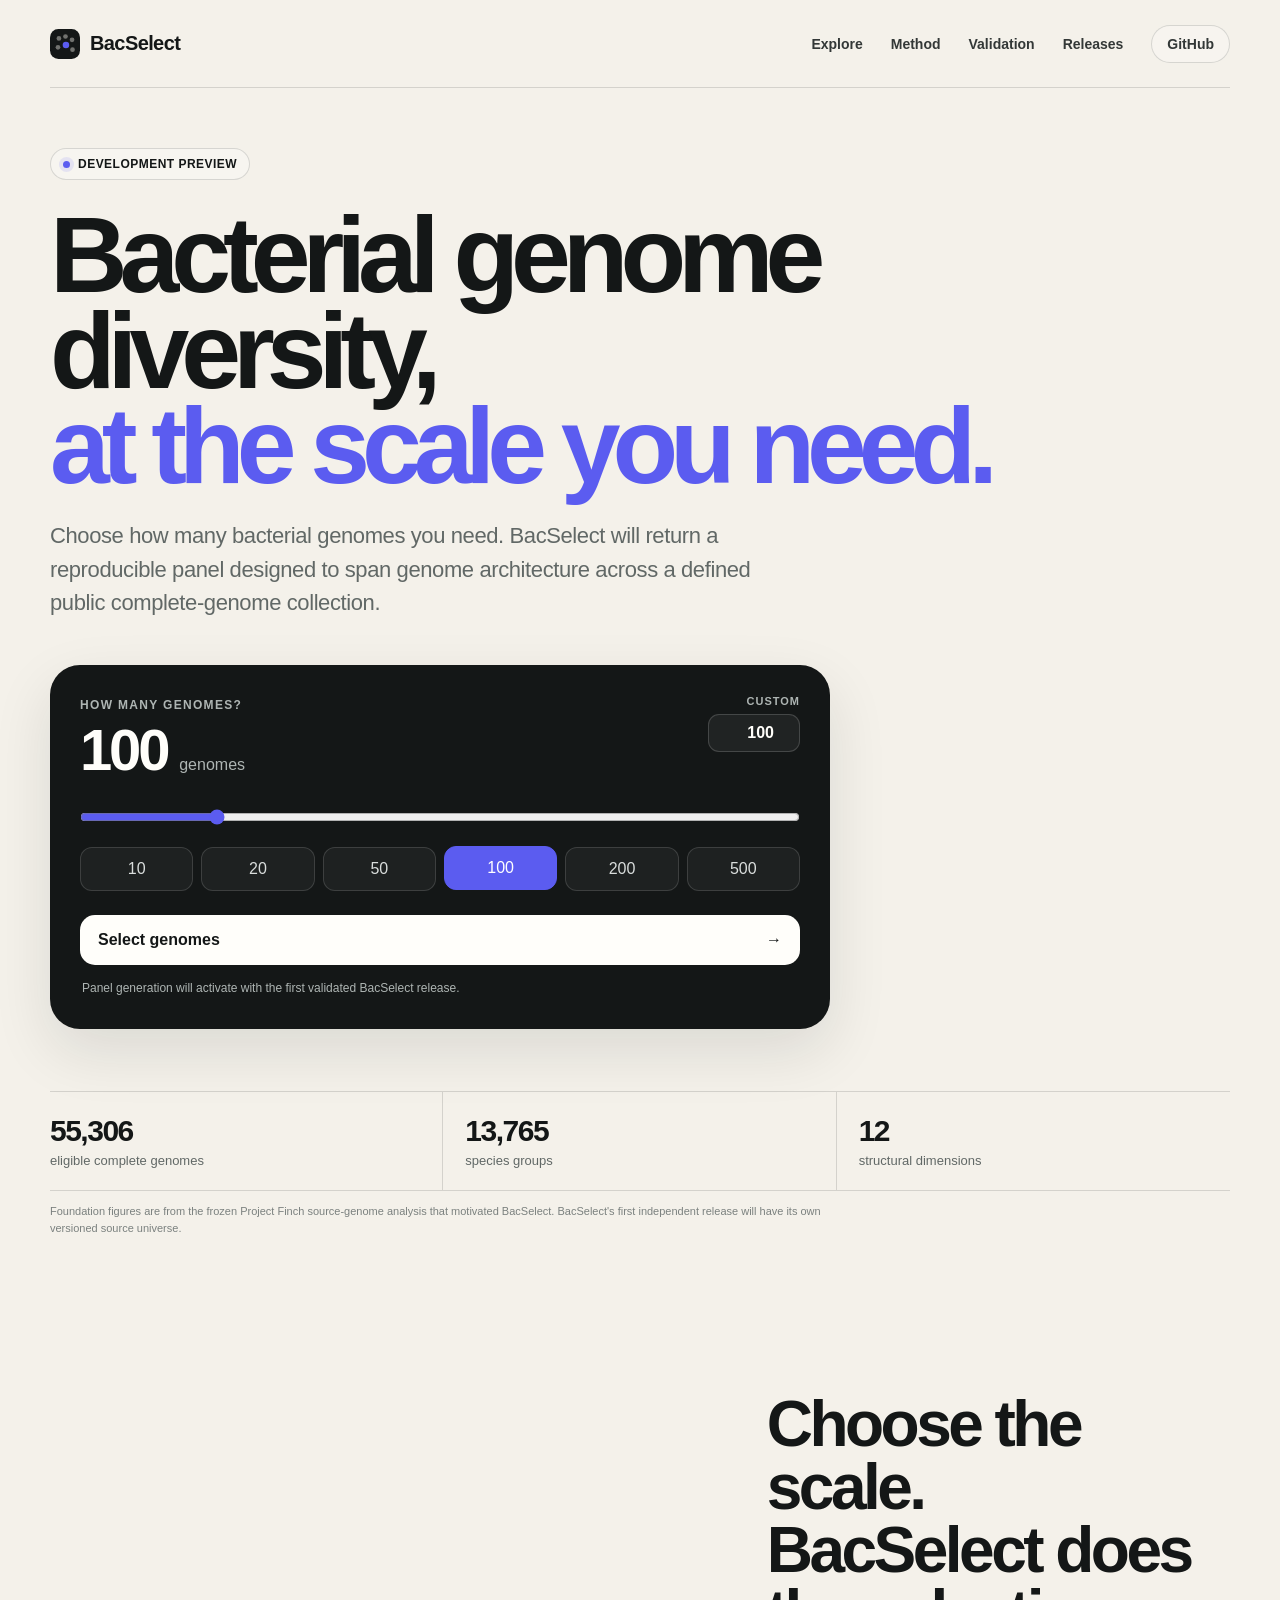
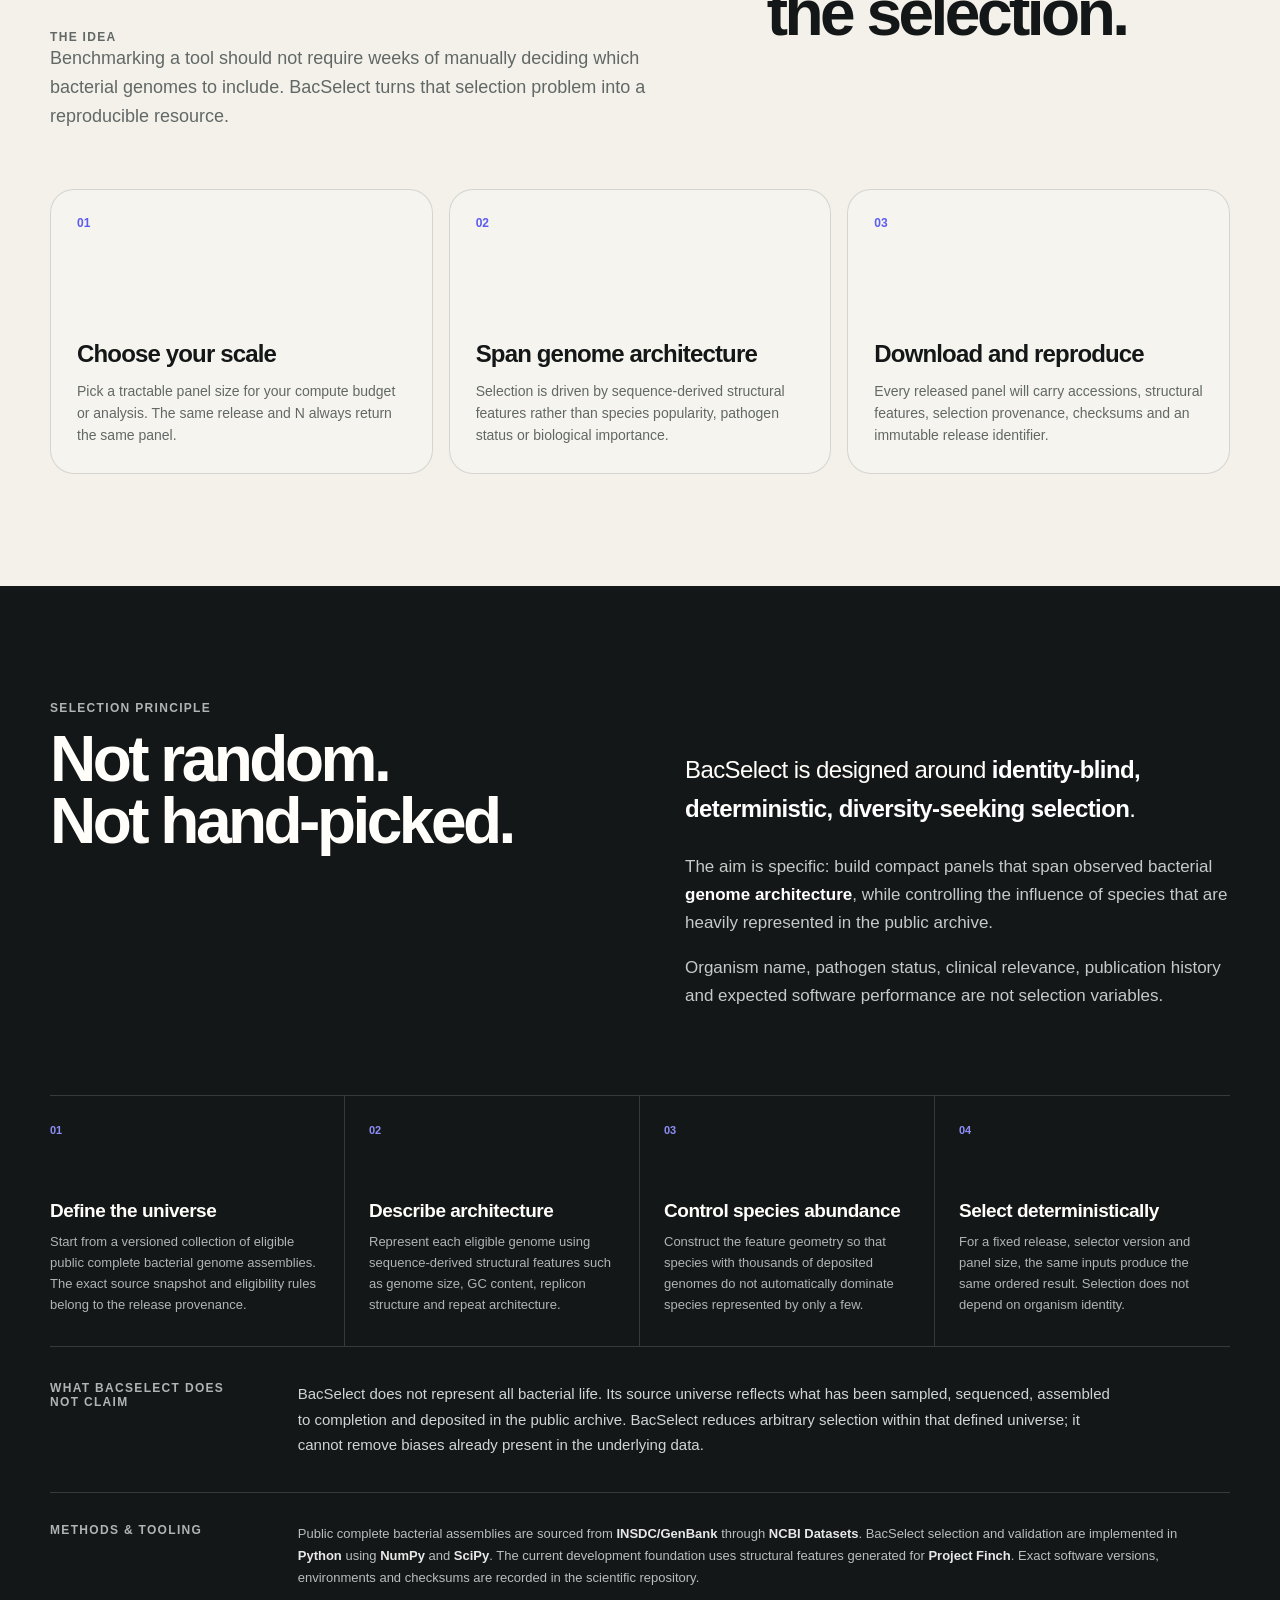
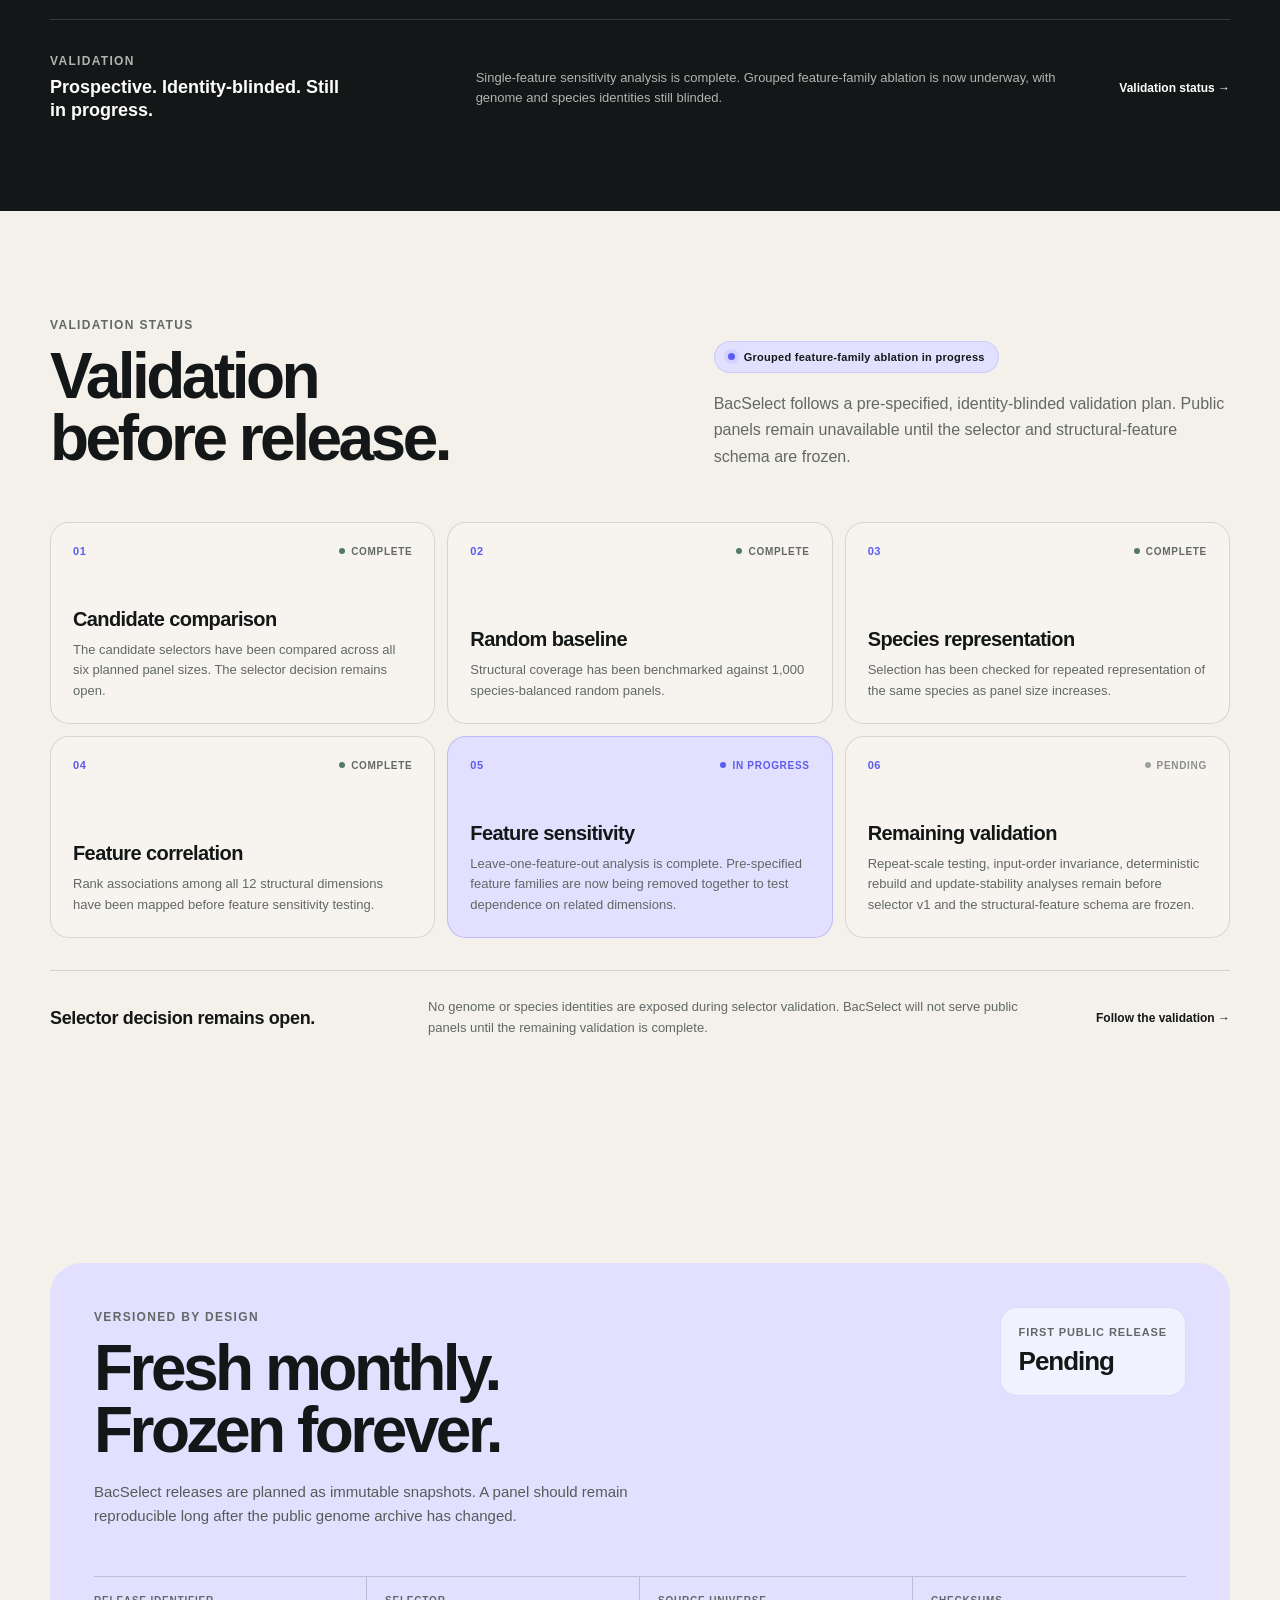
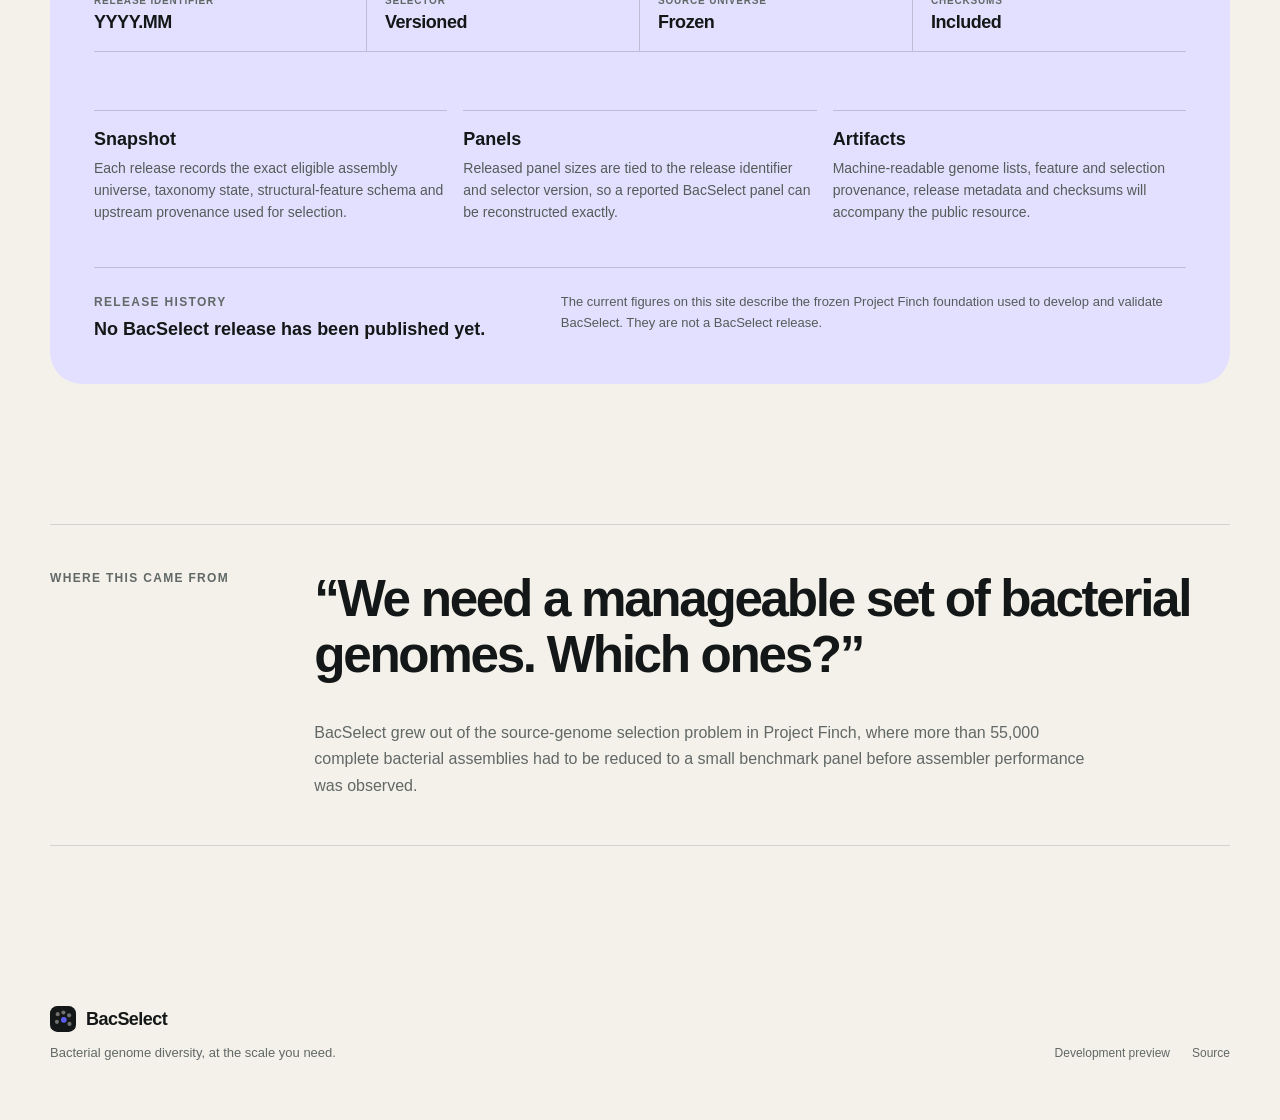
==== index.html @ 9427a286 "Finalise BacSelect development preview" ====
<!doctype html>
<html lang="en">
<head>
  <meta charset="utf-8">
  <meta name="viewport" content="width=device-width, initial-scale=1">
  <title>BacSelect | Bacterial genome diversity, at the scale you need</title>
  <meta name="description" content="BacSelect builds reproducible bacterial genome panels selected to span genome architecture at the scale you need.">
  <meta name="theme-color" content="#f4f1ea">
  <meta property="og:title" content="BacSelect">
  <meta property="og:description" content="Bacterial genome diversity, at the scale you need.">
  <meta property="og:type" content="website">
  <meta property="og:url" content="https://bacselect.github.io/">
  <meta property="og:site_name" content="BacSelect">
  <meta name="twitter:card" content="summary">
  <link rel="canonical" href="https://bacselect.github.io/">
  <link rel="icon" href="assets/mark.svg" type="image/svg+xml">
  <link rel="stylesheet" href="assets/styles.css">
</head>
<body>
  <a class="skip-link" href="#main-content">Skip to content</a>

  <header class="site-header">
    <a class="brand" href="#top" aria-label="BacSelect home">
      <img src="assets/mark.svg" alt="" width="30" height="30">
      <span>BacSelect</span>
    </a>
    <nav aria-label="Primary navigation">
      <a href="#explore">Explore</a>
      <a href="#method">Method</a>
      <a href="#validation">Validation</a>
      <a href="#releases">Releases</a>
      <a
        id="scientificRepoLink"
        class="nav-cta"
        href="https://github.com/BacSelect/bacselect"
      >GitHub</a>
    </nav>
  </header>

  <main id="main-content">
    <div id="top"></div>
    <section class="hero shell">
      <div class="status-pill">
        <span class="status-dot" aria-hidden="true"></span>
        <span id="statusLabel">Development preview</span>
      </div>
      <h1>Bacterial genome diversity,<br><em>at the scale you need.</em></h1>
      <p class="hero-copy">Choose how many bacterial genomes you need. BacSelect will return a reproducible panel designed to span genome architecture across a defined public complete-genome collection.</p>

      <div id="explore" class="selector-card" aria-labelledby="selector-title">
        <div class="selector-heading">
          <div>
            <span class="eyebrow" id="selector-title">How many genomes?</span>
            <div class="n-display"><span id="nValue">100</span><span class="n-unit">genomes</span></div>
          </div>
          <div class="custom-control">
            <label for="nInput">Custom</label>
            <input id="nInput" type="number" min="10" max="500" step="1" value="100" inputmode="numeric" aria-label="Custom number of genomes">
          </div>
        </div>

        <input id="nSlider" type="range" min="10" max="500" step="1" value="100" aria-label="Number of genomes">

        <div class="presets" aria-label="Common panel sizes">
          <button type="button" data-n="10">10</button>
          <button type="button" data-n="20">20</button>
          <button type="button" data-n="50">50</button>
          <button type="button" data-n="100" class="active">100</button>
          <button type="button" data-n="200">200</button>
          <button type="button" data-n="500">500</button>
        </div>

        <button id="buildButton" class="build-button" type="button">
          <span>Select genomes</span>
          <span aria-hidden="true">→</span>
        </button>
        <p id="buildNote" class="build-note" role="status">Panel generation will activate with the first validated BacSelect release.</p>
        <noscript>
          <p class="noscript-note">JavaScript is required for the interactive panel-size control. No public BacSelect panel is currently released.</p>
        </noscript>
      </div>

      <section
        id="panelResult"
        class="result-panel"
        aria-labelledby="resultTitle"
        hidden
      >
        <div class="result-header">
          <div>
            <span class="eyebrow">Panel status</span>
            <h2 id="resultTitle">No validated panel released yet</h2>
            <p id="resultLead">
              BacSelect validation is underway and no selector version has
              been frozen. No genome identities are being served from the
              development preview.
            </p>
          </div>
          <div class="result-n">
            <strong id="resultN">100</strong>
            <span>genomes requested</span>
          </div>
        </div>

        <div class="result-meta">
          <div>
            <span>Release</span>
            <strong id="resultRelease">Pending</strong>
          </div>
          <div>
            <span>Selector version</span>
            <strong id="resultSelector">Pending</strong>
          </div>
          <div>
            <span>Panel</span>
            <strong id="resultAvailability">Not released</strong>
          </div>
        </div>

        <div class="result-actions">
          <button type="button" disabled>Panel TSV</button>
          <button type="button" disabled>Provenance</button>
          <a
            id="resultRepoLink"
            href="https://github.com/BacSelect/bacselect"
          >View scientific repository <span aria-hidden="true">→</span></a>
        </div>

        <p class="result-note">
          Downloads remain disabled until the first validated BacSelect
          release.
        </p>
      </section>

      <div class="foundation" aria-label="Project Finch foundation universe">
        <div>
          <strong id="foundationGenomes">55,306</strong>
          <span>eligible complete genomes</span>
        </div>
        <div>
          <strong id="foundationSpecies">13,765</strong>
          <span>species groups</span>
        </div>
        <div>
          <strong id="foundationFeatures">12</strong>
          <span>structural dimensions</span>
        </div>
      </div>
      <p class="foundation-note">Foundation figures are from the frozen Project Finch source-genome analysis that motivated BacSelect. BacSelect's first independent release will have its own versioned source universe.</p>
    </section>

    <section id="how" class="section shell">
      <div class="section-intro">
        <span class="eyebrow">The idea</span>
        <h2>Choose the scale.<br>BacSelect does the selection.</h2>
        <p>Benchmarking a tool should not require weeks of manually deciding which bacterial genomes to include. BacSelect turns that selection problem into a reproducible resource.</p>
      </div>

      <div class="steps-grid">
        <article>
          <span class="step-number">01</span>
          <h3>Choose your scale</h3>
          <p>Pick a tractable panel size for your compute budget or analysis. The same release and N always return the same panel.</p>
        </article>
        <article>
          <span class="step-number">02</span>
          <h3>Span genome architecture</h3>
          <p>Selection is driven by sequence-derived structural features rather than species popularity, pathogen status or biological importance.</p>
        </article>
        <article>
          <span class="step-number">03</span>
          <h3>Download and reproduce</h3>
          <p>Every released panel will carry accessions, structural features, selection provenance, checksums and an immutable release identifier.</p>
        </article>
      </div>
    </section>

    <section id="method" class="section method-section">
      <div class="shell">
        <div class="method-grid">
          <div>
            <span class="eyebrow">Selection principle</span>
            <h2>Not random.<br>Not hand-picked.</h2>
          </div>
          <div class="method-copy">
            <p class="lead">BacSelect is designed around <strong>identity-blind, deterministic, diversity-seeking selection</strong>.</p>
            <p>The aim is specific: build compact panels that span observed bacterial <strong>genome architecture</strong>, while controlling the influence of species that are heavily represented in the public archive.</p>
            <p>Organism name, pathogen status, clinical relevance, publication history and expected software performance are not selection variables.</p>
          </div>
        </div>

        <div class="method-facts" aria-label="BacSelect method overview">
          <article>
            <span>01</span>
            <h3>Define the universe</h3>
            <p>Start from a versioned collection of eligible public complete bacterial genome assemblies. The exact source snapshot and eligibility rules belong to the release provenance.</p>
          </article>

          <article>
            <span>02</span>
            <h3>Describe architecture</h3>
            <p>Represent each eligible genome using sequence-derived structural features such as genome size, GC content, replicon structure and repeat architecture.</p>
          </article>

          <article>
            <span>03</span>
            <h3>Control species abundance</h3>
            <p>Construct the feature geometry so that species with thousands of deposited genomes do not automatically dominate species represented by only a few.</p>
          </article>

          <article>
            <span>04</span>
            <h3>Select deterministically</h3>
            <p>For a fixed release, selector version and panel size, the same inputs produce the same ordered result. Selection does not depend on organism identity.</p>
          </article>
        </div>

        <div class="method-boundary">
          <span class="eyebrow">What BacSelect does not claim</span>
          <p>BacSelect does not represent all bacterial life. Its source universe reflects what has been sampled, sequenced, assembled to completion and deposited in the public archive. BacSelect reduces arbitrary selection within that defined universe; it cannot remove biases already present in the underlying data.</p>
        </div>

        <div class="method-tooling">
          <span class="eyebrow">Methods &amp; tooling</span>
          <p>Public complete bacterial assemblies are sourced from <strong>INSDC/GenBank</strong> through <strong>NCBI Datasets</strong>. BacSelect selection and validation are implemented in <strong>Python</strong> using <strong>NumPy</strong> and <strong>SciPy</strong>. The current development foundation uses structural features generated for <strong>Project Finch</strong>. Exact software versions, environments and checksums are recorded in the scientific repository.</p>
        </div>

        <div class="validation-strip">
          <div>
            <span class="eyebrow">Validation</span>
            <strong>Prospective. Identity-blinded. Still in progress.</strong>
          </div>
          <p>Single-feature sensitivity analysis is complete. Grouped feature-family ablation is now underway, with genome and species identities still blinded.</p>
          <a href="#validation">Validation status <span aria-hidden="true">→</span></a>
        </div>
      </div>
    </section>

    <section id="validation" class="section shell validation-section">
      <div class="validation-heading">
        <div>
          <span class="eyebrow">Validation status</span>
          <h2>Validation<br>before release.</h2>
        </div>

        <div class="validation-heading-copy">
          <div class="validation-state">
            <span class="validation-state-dot" aria-hidden="true"></span>
            <span>Grouped feature-family ablation in progress</span>
          </div>
          <p>BacSelect follows a pre-specified, identity-blinded validation plan. Public panels remain unavailable until the selector and structural-feature schema are frozen.</p>
        </div>
      </div>

      <div class="validation-progress-grid" aria-label="BacSelect validation progress">
        <article class="validation-stage complete">
          <div class="validation-stage-top">
            <span class="validation-stage-number">01</span>
            <span class="validation-stage-status">Complete</span>
          </div>
          <h3>Candidate comparison</h3>
          <p>The candidate selectors have been compared across all six planned panel sizes. The selector decision remains open.</p>
        </article>

        <article class="validation-stage complete">
          <div class="validation-stage-top">
            <span class="validation-stage-number">02</span>
            <span class="validation-stage-status">Complete</span>
          </div>
          <h3>Random baseline</h3>
          <p>Structural coverage has been benchmarked against 1,000 species-balanced random panels.</p>
        </article>

        <article class="validation-stage complete">
          <div class="validation-stage-top">
            <span class="validation-stage-number">03</span>
            <span class="validation-stage-status">Complete</span>
          </div>
          <h3>Species representation</h3>
          <p>Selection has been checked for repeated representation of the same species as panel size increases.</p>
        </article>

        <article class="validation-stage complete">
          <div class="validation-stage-top">
            <span class="validation-stage-number">04</span>
            <span class="validation-stage-status">Complete</span>
          </div>
          <h3>Feature correlation</h3>
          <p>Rank associations among all 12 structural dimensions have been mapped before feature sensitivity testing.</p>
        </article>

        <article class="validation-stage current">
          <div class="validation-stage-top">
            <span class="validation-stage-number">05</span>
            <span class="validation-stage-status">In progress</span>
          </div>
          <h3>Feature sensitivity</h3>
          <p>Leave-one-feature-out analysis is complete. Pre-specified feature families are now being removed together to test dependence on related dimensions.</p>
        </article>

        <article class="validation-stage pending">
          <div class="validation-stage-top">
            <span class="validation-stage-number">06</span>
            <span class="validation-stage-status">Pending</span>
          </div>
          <h3>Remaining validation</h3>
          <p>Repeat-scale testing, input-order invariance, deterministic rebuild and update-stability analyses remain before selector v1 and the structural-feature schema are frozen.</p>
        </article>
      </div>

      <div class="validation-summary">
        <strong>Selector decision remains open.</strong>
        <p>No genome or species identities are exposed during selector validation. BacSelect will not serve public panels until the remaining validation is complete.</p>
        <a href="https://github.com/BacSelect/bacselect">Follow the validation <span aria-hidden="true">→</span></a>
      </div>
    </section>

    <section id="releases" class="section shell">
      <div class="release-card">
        <div class="release-top">
          <div>
            <span class="eyebrow">Versioned by design</span>
            <h2>Fresh monthly.<br>Frozen forever.</h2>
            <p class="release-intro">BacSelect releases are planned as immutable snapshots. A panel should remain reproducible long after the public genome archive has changed.</p>
          </div>
          <div class="release-badge">
            <span>First public release</span>
            <strong>Pending</strong>
          </div>
        </div>

        <div class="release-identity">
          <div>
            <span>Release identifier</span>
            <strong>YYYY.MM</strong>
          </div>
          <div>
            <span>Selector</span>
            <strong>Versioned</strong>
          </div>
          <div>
            <span>Source universe</span>
            <strong>Frozen</strong>
          </div>
          <div>
            <span>Checksums</span>
            <strong>Included</strong>
          </div>
        </div>

        <div class="release-grid">
          <div>
            <h3>Snapshot</h3>
            <p>Each release records the exact eligible assembly universe, taxonomy state, structural-feature schema and upstream provenance used for selection.</p>
          </div>
          <div>
            <h3>Panels</h3>
            <p>Released panel sizes are tied to the release identifier and selector version, so a reported BacSelect panel can be reconstructed exactly.</p>
          </div>
          <div>
            <h3>Artifacts</h3>
            <p>Machine-readable genome lists, feature and selection provenance, release metadata and checksums will accompany the public resource.</p>
          </div>
        </div>

        <div class="release-history">
          <div>
            <span class="eyebrow">Release history</span>
            <strong>No BacSelect release has been published yet.</strong>
          </div>
          <p>The current figures on this site describe the frozen Project Finch foundation used to develop and validate BacSelect. They are not a BacSelect release.</p>
        </div>
      </div>
    </section>

    <section class="section shell origin-section">
      <div class="origin-card">
        <span class="eyebrow">Where this came from</span>
        <blockquote>“We need a manageable set of bacterial genomes. Which ones?”</blockquote>
        <p>BacSelect grew out of the source-genome selection problem in Project Finch, where more than 55,000 complete bacterial assemblies had to be reduced to a small benchmark panel before assembler performance was observed.</p>
      </div>
    </section>
  </main>

  <footer class="site-footer shell">
    <div>
      <a class="brand footer-brand" href="#top"><img src="assets/mark.svg" alt="" width="26" height="26"><span>BacSelect</span></a>
      <p>Bacterial genome diversity, at the scale you need.</p>
    </div>
    <div class="footer-meta">
      <span>Development preview</span>
      <a
        id="websiteRepoLink"
        href="https://github.com/BacSelect/bacselect.github.io"
      >Source</a>
    </div>
  </footer>

  <script src="assets/app.js"></script>
</body>
</html>
---- assets/styles.css ----
:root {
  --paper: #f4f1ea;
  --paper-2: #ebe6db;
  --ink: #141717;
  --muted: #616866;
  --line: rgba(20, 23, 23, 0.14);
  --accent: #5b5cf0;
  --accent-soft: #e3e0ff;
  --white: #fffefa;
  --max: 1180px;
  --radius: 24px;
}

* { box-sizing: border-box; }
html { scroll-behavior: smooth; }
.skip-link {
  position: fixed;
  top: 10px;
  left: 10px;
  z-index: 1000;
  transform: translateY(-160%);
  padding: 10px 14px;
  border-radius: 10px;
  background: var(--ink);
  color: var(--white);
  font-size: 13px;
  font-weight: 720;
  text-decoration: none;
  transition: transform .15s ease;
}

.skip-link:focus {
  transform: translateY(0);
}

body {
  margin: 0;
  background: var(--paper);
  color: var(--ink);
  font-family: Inter, ui-sans-serif, -apple-system, BlinkMacSystemFont, "Segoe UI", sans-serif;
  -webkit-font-smoothing: antialiased;
}
button, input { font: inherit; }
a { color: inherit; }

.shell { width: min(calc(100% - 48px), var(--max)); margin-inline: auto; }
.site-header {
  width: min(calc(100% - 48px), var(--max));
  margin: 0 auto;
  height: 88px;
  display: flex;
  align-items: center;
  justify-content: space-between;
  border-bottom: 1px solid var(--line);
}
.brand { display: inline-flex; align-items: center; gap: 10px; font-weight: 760; letter-spacing: -0.03em; text-decoration: none; font-size: 20px; }
.brand img { display: block; }
nav { display: flex; align-items: center; gap: 28px; font-size: 14px; font-weight: 620; }
nav a { text-decoration: none; color: #333837; }
nav a:hover { color: var(--accent); }
.nav-cta { border: 1px solid var(--line); border-radius: 999px; padding: 10px 15px; background: rgba(255,255,255,.25); }

.hero { padding: 60px 0 72px; }
.status-pill { display: inline-flex; gap: 8px; align-items: center; padding: 8px 12px; border: 1px solid var(--line); border-radius: 999px; font-size: 12px; font-weight: 700; letter-spacing: .04em; text-transform: uppercase; background: rgba(255,255,255,.28); }
.status-pill .status-dot { width: 7px; height: 7px; border-radius: 50%; background: var(--accent); box-shadow: 0 0 0 4px rgba(91,92,240,.12); }
h1 { margin: 28px 0 24px; max-width: 1120px; font-size: clamp(56px, 8.4vw, 112px); line-height: .89; letter-spacing: -.075em; font-weight: 730; }
h1 em { color: var(--accent); font-style: normal; }
.hero-copy { max-width: 760px; margin: 0 0 46px; color: var(--muted); font-size: clamp(18px, 2vw, 22px); line-height: 1.52; letter-spacing: -.018em; }

.selector-card { max-width: 780px; background: var(--ink); color: var(--white); border-radius: 30px; padding: 30px; box-shadow: 0 22px 60px rgba(20,23,23,.11); }
.selector-heading { display: flex; justify-content: space-between; align-items: flex-start; gap: 20px; }
.eyebrow { display: inline-block; color: var(--muted); font-size: 12px; font-weight: 780; letter-spacing: .11em; text-transform: uppercase; }
.selector-card .eyebrow { color: #aeb5b3; }
.n-display { margin-top: 8px; display: flex; gap: 12px; align-items: baseline; }
#nValue { font-size: 58px; line-height: 1; font-weight: 720; letter-spacing: -.055em; font-variant-numeric: tabular-nums; }
.n-unit { color: #aeb5b3; font-size: 16px; }
.custom-control { display: grid; gap: 7px; justify-items: end; }
.custom-control label { color: #aeb5b3; font-size: 11px; font-weight: 760; letter-spacing: .09em; text-transform: uppercase; }
.custom-control input { width: 92px; border: 1px solid rgba(255,255,255,.16); border-radius: 11px; padding: 9px 10px; background: rgba(255,255,255,.055); color: var(--white); text-align: right; font-weight: 700; font-variant-numeric: tabular-nums; outline: none; }
.custom-control input:focus { border-color: var(--accent); box-shadow: 0 0 0 3px rgba(91,92,240,.16); }
input[type="range"] { width: 100%; margin: 30px 0 22px; accent-color: var(--accent); }
.presets { display: grid; grid-template-columns: repeat(6, 1fr); gap: 8px; }
.presets button { border: 1px solid rgba(255,255,255,.14); color: #d9dddc; background: rgba(255,255,255,.045); border-radius: 12px; padding: 12px 8px; cursor: pointer; transition: .18s ease; }
.presets button:hover, .presets button.active { border-color: var(--accent); background: var(--accent); color: white; transform: translateY(-1px); }
.build-button { margin-top: 24px; width: 100%; border: 0; border-radius: 15px; padding: 16px 18px; display: flex; align-items: center; justify-content: space-between; background: var(--white); color: var(--ink); font-weight: 760; cursor: pointer; }
.build-button:hover { background: var(--accent-soft); }
.noscript-note {
  margin: 10px 0 0;
  color: #aeb5b3;
  font-size: 11px;
  line-height: 1.55;
}

.build-note { min-height: 20px; margin: 14px 2px 0; color: #aeb5b3; font-size: 12px; line-height: 1.5; }

.foundation { display: grid; grid-template-columns: repeat(3, 1fr); margin-top: 62px; border-top: 1px solid var(--line); border-bottom: 1px solid var(--line); }
.foundation div { padding: 22px 22px 22px 0; border-right: 1px solid var(--line); }
.foundation div:not(:first-child) { padding-left: 22px; }
.foundation div:last-child { border-right: 0; }
.foundation strong { display: block; font-size: 30px; letter-spacing: -.05em; }
.foundation span { display: block; margin-top: 5px; color: var(--muted); font-size: 13px; }
.foundation-note { max-width: 780px; margin: 12px 0 0; color: #7b817f; font-size: 11px; line-height: 1.55; }

.section { padding: 112px 0; }

#how {
  padding-top: 72px;
}
.section-intro { display: grid; grid-template-columns: 1.15fr .85fr; column-gap: 90px; align-items: end; }
.section-intro h2, .method-grid h2, .release-top h2 { margin: 12px 0 0; font-size: clamp(42px, 5vw, 68px); line-height: .98; letter-spacing: -.055em; }
.section-intro p { margin: 0; color: var(--muted); font-size: 18px; line-height: 1.6; }
.steps-grid { display: grid; grid-template-columns: repeat(3, 1fr); gap: 16px; margin-top: 58px; }
.steps-grid article { min-height: 285px; padding: 26px; border: 1px solid var(--line); border-radius: var(--radius); background: rgba(255,255,255,.22); display: flex; flex-direction: column; }
.step-number { color: var(--accent); font-size: 12px; font-weight: 800; }
.steps-grid h3 { margin: auto 0 12px; font-size: 24px; letter-spacing: -.035em; }
.steps-grid p { margin: 0; color: var(--muted); font-size: 14px; line-height: 1.6; }

.method-section {
  background: var(--ink);
  color: var(--white);
  padding-bottom: 88px;
}
.method-grid { display: grid; grid-template-columns: 1fr 1fr; gap: 90px; }
.method-grid .eyebrow { color: #aeb5b3; }
.method-copy { padding-top: 28px; }
.method-copy p { color: #c5cac8; font-size: 17px; line-height: 1.65; }
.method-copy .lead { color: var(--white); font-size: 24px; letter-spacing: -.025em; }
.method-copy strong { color: white; }
.text-link { display: inline-flex; gap: 8px; margin-top: 18px; color: white; text-decoration: none; font-weight: 700; border-bottom: 1px solid #666e6b; padding-bottom: 5px; }
.text-link:hover { color: #b9b8ff; }

.method-facts {
  display: grid;
  grid-template-columns: repeat(4, 1fr);
  margin-top: 68px;
  border-top: 1px solid rgba(255,255,255,.15);
  border-bottom: 1px solid rgba(255,255,255,.15);
}

.method-facts article {
  min-height: 250px;
  padding: 24px 24px 26px 0;
  border-right: 1px solid rgba(255,255,255,.15);
}

.method-facts article:not(:first-child) {
  padding-left: 24px;
}

.method-facts article:last-child {
  border-right: 0;
}

.method-facts article > span {
  color: #8d8df8;
  font-size: 11px;
  font-weight: 800;
}

.method-facts h3 {
  margin: 62px 0 10px;
  font-size: 19px;
  letter-spacing: -.025em;
}

.method-facts p {
  margin: 0;
  color: #aeb5b3;
  font-size: 13px;
  line-height: 1.6;
}

.method-boundary {
  display: grid;
  grid-template-columns: .35fr 1.65fr;
  gap: 50px;
  padding: 34px 0;
  border-bottom: 1px solid rgba(255,255,255,.15);
}

.method-boundary .eyebrow {
  color: #aeb5b3;
}

.method-boundary p {
  max-width: 820px;
  margin: 0;
  color: #d0d4d2;
  font-size: 15px;
  line-height: 1.7;
}

.method-tooling {
  display: grid;
  grid-template-columns: .35fr 1.65fr;
  gap: 50px;
  padding: 30px 0;
  border-bottom: 1px solid rgba(255,255,255,.15);
}

.method-tooling .eyebrow {
  color: #aeb5b3;
}

.method-tooling p {
  max-width: 900px;
  margin: 0;
  color: #b8bebc;
  font-size: 13px;
  line-height: 1.7;
}

.method-tooling strong {
  color: #e7e9e8;
  font-weight: 700;
}

.validation-strip {
  display: grid;
  grid-template-columns: .8fr 1.25fr auto;
  gap: 38px;
  align-items: center;
  padding-top: 34px;
}

.validation-strip .eyebrow {
  display: block;
  color: #aeb5b3;
  margin-bottom: 8px;
}

.validation-strip strong {
  display: block;
  max-width: 300px;
  font-size: 18px;
  line-height: 1.3;
}

.validation-strip p {
  margin: 0;
  color: #aeb5b3;
  font-size: 13px;
  line-height: 1.6;
}

.validation-strip a {
  color: white;
  font-size: 12px;
  font-weight: 720;
  text-decoration: none;
  white-space: nowrap;
}

.validation-strip a:hover {
  color: #b9b8ff;
}

.validation-section {
  padding-top: 104px;
}

.validation-heading {
  display: grid;
  grid-template-columns: 1fr .9fr;
  gap: 90px;
  align-items: end;
}

.validation-heading h2 {
  margin: 12px 0 0;
  font-size: clamp(42px, 5vw, 68px);
  line-height: .98;
  letter-spacing: -.055em;
}

.validation-heading-copy {
  max-width: 600px;
  justify-self: end;
}

.validation-heading-copy p {
  margin: 18px 0 0;
  color: var(--muted);
  font-size: 16px;
  line-height: 1.65;
}

.validation-state {
  display: inline-flex;
  align-items: center;
  gap: 9px;
  padding: 9px 13px;
  border: 1px solid rgba(91,92,240,.17);
  border-radius: 999px;
  background: var(--accent-soft);
  color: var(--ink);
  font-size: 11px;
  font-weight: 760;
  letter-spacing: .025em;
}

.validation-state-dot {
  width: 7px;
  height: 7px;
  border-radius: 50%;
  background: var(--accent);
  box-shadow: 0 0 0 4px rgba(91,92,240,.11);
}

.validation-progress-grid {
  display: grid;
  grid-template-columns: repeat(3, 1fr);
  gap: 12px;
  margin-top: 52px;
}

.validation-stage {
  min-height: 202px;
  padding: 22px;
  border: 1px solid var(--line);
  border-radius: 19px;
  background: rgba(255,255,255,.25);
  display: flex;
  flex-direction: column;
}

.validation-stage.current {
  border-color: rgba(91,92,240,.28);
  background: var(--accent-soft);
}

.validation-stage-top {
  display: flex;
  align-items: center;
  justify-content: space-between;
  gap: 18px;
}

.validation-stage-number {
  color: var(--accent);
  font-size: 11px;
  font-weight: 800;
  letter-spacing: .05em;
}

.validation-stage-status {
  display: inline-flex;
  align-items: center;
  gap: 6px;
  color: var(--muted);
  font-size: 10px;
  font-weight: 760;
  letter-spacing: .07em;
  text-transform: uppercase;
}

.validation-stage-status::before {
  content: "";
  width: 6px;
  height: 6px;
  border-radius: 50%;
  background: #9ca29f;
}

.validation-stage.complete .validation-stage-status::before {
  background: #557967;
}

.validation-stage.current .validation-stage-status {
  color: var(--accent);
}

.validation-stage.current .validation-stage-status::before {
  background: var(--accent);
}

.validation-stage.pending .validation-stage-status {
  color: #8a8f8d;
}

.validation-stage h3 {
  margin: auto 0 9px;
  font-size: 20px;
  letter-spacing: -.03em;
}

.validation-stage p {
  margin: 0;
  color: var(--muted);
  font-size: 13px;
  line-height: 1.58;
}

.validation-summary {
  display: grid;
  grid-template-columns: .7fr 1.3fr auto;
  gap: 40px;
  align-items: center;
  margin-top: 32px;
  padding-top: 26px;
  border-top: 1px solid var(--line);
}

.validation-summary strong {
  font-size: 18px;
  line-height: 1.35;
  letter-spacing: -.02em;
}

.validation-summary p {
  margin: 0;
  color: var(--muted);
  font-size: 13px;
  line-height: 1.6;
}

.validation-summary a {
  color: var(--ink);
  font-size: 12px;
  font-weight: 720;
  text-decoration: none;
  white-space: nowrap;
}

.validation-summary a:hover {
  color: var(--accent);
}

.release-intro {
  max-width: 570px;
  margin: 18px 0 0;
  color: #555b59;
  font-size: 15px;
  line-height: 1.6;
}

.release-identity {
  display: grid;
  grid-template-columns: repeat(4, 1fr);
  margin-top: 48px;
  border-top: 1px solid rgba(20,23,23,.18);
  border-bottom: 1px solid rgba(20,23,23,.18);
}

.release-identity div {
  padding: 18px 18px 18px 0;
  border-right: 1px solid rgba(20,23,23,.18);
}

.release-identity div:not(:first-child) {
  padding-left: 18px;
}

.release-identity div:last-child {
  border-right: 0;
}

.release-identity span {
  display: block;
  color: var(--muted);
  font-size: 10px;
  font-weight: 760;
  letter-spacing: .08em;
  text-transform: uppercase;
}

.release-identity strong {
  display: block;
  margin-top: 6px;
  font-size: 18px;
  letter-spacing: -.025em;
}

.release-history {
  display: grid;
  grid-template-columns: .8fr 1.2fr;
  gap: 50px;
  margin-top: 44px;
  padding-top: 24px;
  border-top: 1px solid rgba(20,23,23,.18);
}

.release-history strong {
  display: block;
  margin-top: 9px;
  font-size: 18px;
}

.release-history p {
  margin: 0;
  color: #555b59;
  font-size: 13px;
  line-height: 1.6;
}

.release-card { border-radius: 32px; background: var(--accent-soft); padding: 44px; }
.release-top { display: flex; justify-content: space-between; gap: 30px; align-items: flex-start; }
.release-badge { min-width: 180px; padding: 18px; border-radius: 17px; background: rgba(255,255,255,.55); border: 1px solid rgba(91,92,240,.15); }
.release-badge span { display: block; color: var(--muted); font-size: 11px; text-transform: uppercase; letter-spacing: .08em; font-weight: 750; }
.release-badge strong { display: block; margin-top: 8px; font-size: 26px; letter-spacing: -.04em; }
.release-grid { display: grid; grid-template-columns: repeat(3, 1fr); gap: 16px; margin-top: 58px; }
.release-grid div { padding-top: 18px; border-top: 1px solid rgba(20,23,23,.18); }
.release-grid h3 { margin: 0 0 8px; font-size: 18px; }
.release-grid p { margin: 0; color: #555b59; line-height: 1.55; font-size: 14px; }

.origin-section { padding-top: 28px; }
.origin-card { display: grid; grid-template-columns: .35fr 1.65fr; gap: 38px 70px; padding: 46px 0; border-top: 1px solid var(--line); border-bottom: 1px solid var(--line); }
.origin-card blockquote { grid-column: 2; margin: 0; font-size: clamp(30px, 4vw, 52px); line-height: 1.08; letter-spacing: -.045em; font-weight: 640; }
.origin-card p { grid-column: 2; max-width: 780px; margin: 0; color: var(--muted); font-size: 16px; line-height: 1.65; }

.site-footer { padding: 48px 0 60px; display: flex; justify-content: space-between; align-items: flex-end; gap: 30px; }
.footer-brand { font-size: 18px; }
.site-footer p { margin: 9px 0 0; color: var(--muted); font-size: 13px; }
.footer-meta { display: flex; gap: 22px; color: var(--muted); font-size: 12px; }
.footer-meta a { text-decoration: none; }
.footer-meta a:hover { color: var(--accent); }

.result-panel {
  max-width: 780px;
  margin-top: 16px;
  padding: 30px;
  border: 1px solid var(--line);
  border-radius: 24px;
  background: rgba(255,255,255,.38);
}

.result-panel[hidden] {
  display: none;
}

.result-header {
  display: grid;
  grid-template-columns: 1fr auto;
  gap: 30px;
  align-items: start;
}

.result-header h2 {
  margin: 9px 0 10px;
  max-width: 520px;
  font-size: 30px;
  line-height: 1.05;
  letter-spacing: -.045em;
}

.result-header p {
  max-width: 560px;
  margin: 0;
  color: var(--muted);
  font-size: 14px;
  line-height: 1.6;
}

.result-n {
  min-width: 120px;
  text-align: right;
}

.result-n strong {
  display: block;
  font-size: 42px;
  line-height: 1;
  letter-spacing: -.055em;
  font-variant-numeric: tabular-nums;
}

.result-n span {
  display: block;
  margin-top: 6px;
  color: var(--muted);
  font-size: 11px;
}

.result-meta {
  display: grid;
  grid-template-columns: repeat(3, 1fr);
  margin-top: 28px;
  border-top: 1px solid var(--line);
  border-bottom: 1px solid var(--line);
}

.result-meta div {
  padding: 17px 18px 17px 0;
  border-right: 1px solid var(--line);
}

.result-meta div:not(:first-child) {
  padding-left: 18px;
}

.result-meta div:last-child {
  border-right: 0;
}

.result-meta span {
  display: block;
  color: var(--muted);
  font-size: 10px;
  font-weight: 760;
  letter-spacing: .08em;
  text-transform: uppercase;
}

.result-meta strong {
  display: block;
  margin-top: 6px;
  font-size: 15px;
}

.result-actions {
  display: flex;
  align-items: center;
  gap: 9px;
  margin-top: 22px;
}

.result-actions button {
  padding: 10px 13px;
  border: 1px solid var(--line);
  border-radius: 10px;
  background: rgba(255,255,255,.35);
  color: #8a8f8d;
  font-size: 12px;
  font-weight: 700;
}

.result-actions button:disabled {
  cursor: not-allowed;
  opacity: .82;
}

.result-actions a {
  margin-left: auto;
  color: var(--ink);
  font-size: 12px;
  font-weight: 720;
  text-decoration: none;
}

.result-actions a:hover {
  color: var(--accent);
}

.result-note {
  margin: 12px 0 0;
  color: #7b817f;
  font-size: 11px;
  line-height: 1.5;
}

@media (max-width: 820px) {
  .shell, .site-header { width: min(calc(100% - 32px), var(--max)); }
  .site-header { height: 72px; }
  nav a:not(.nav-cta) { display: none; }
  .hero { padding-top: 48px; }
  h1 { font-size: clamp(52px, 15vw, 82px); }
  .foundation { grid-template-columns: 1fr 1fr; }
  .foundation div:nth-child(2) { border-right: 0; }
  .foundation div:nth-child(-n+2) { border-bottom: 1px solid var(--line); }
  .foundation div:nth-child(3) { padding-left: 0; grid-column: 1 / -1; border-right: 0; }
  .section { padding: 84px 0; }
  .section-intro, .method-grid { grid-template-columns: 1fr; gap: 30px; }
  .steps-grid, .release-grid { grid-template-columns: 1fr; }
  .method-facts { grid-template-columns: 1fr 1fr; }
  .method-facts article:nth-child(2) { border-right: 0; }
  .method-facts article:nth-child(-n+2) {
    border-bottom: 1px solid rgba(255,255,255,.15);
  }
  .method-facts article:nth-child(3) { padding-left: 0; }
  .method-boundary,
  .method-tooling,
  .validation-strip,
  .release-history {
    grid-template-columns: 1fr;
    gap: 22px;
  }
  .release-identity { grid-template-columns: 1fr 1fr; }
  .release-identity div:nth-child(2) { border-right: 0; }
  .release-identity div:nth-child(-n+2) {
    border-bottom: 1px solid rgba(20,23,23,.18);
  }
  .release-identity div:nth-child(3) { padding-left: 0; }
  .steps-grid article { min-height: 220px; }
  .release-top { flex-direction: column; }
  .result-header { grid-template-columns: 1fr; }
  .result-n { text-align: left; }
  .release-badge { width: 100%; }
  .origin-card { grid-template-columns: 1fr; gap: 24px; }
  .origin-card blockquote, .origin-card p { grid-column: 1; }
}

@media (max-width: 520px) {
  .selector-card { padding: 22px; border-radius: 22px; }
  .result-panel { padding: 22px; border-radius: 22px; }
  .result-meta { grid-template-columns: 1fr; }
  .result-meta div,
  .result-meta div:not(:first-child) {
    padding: 14px 0;
    border-right: 0;
    border-bottom: 1px solid var(--line);
  }
  .result-meta div:last-child { border-bottom: 0; }
  .result-actions { align-items: stretch; flex-direction: column; }
  .result-actions a { margin: 7px 0 0; }
  .presets { grid-template-columns: repeat(3, 1fr); }
  .foundation { grid-template-columns: 1fr; }
  .foundation div, .foundation div:not(:first-child), .foundation div:nth-child(3) { padding: 18px 0; border-right: 0; border-bottom: 1px solid var(--line); }
  .foundation div:last-child { border-bottom: 0; }
  .release-card { padding: 28px 22px; border-radius: 24px; }
  .method-facts { grid-template-columns: 1fr; }
  .method-facts article,
  .method-facts article:not(:first-child),
  .method-facts article:nth-child(3) {
    min-height: 0;
    padding: 22px 0;
    border-right: 0;
    border-bottom: 1px solid rgba(255,255,255,.15);
  }
  .method-facts article:last-child { border-bottom: 0; }
  .method-facts h3 { margin-top: 38px; }
  .release-identity { grid-template-columns: 1fr; }
  .release-identity div,
  .release-identity div:not(:first-child),
  .release-identity div:nth-child(3) {
    padding: 14px 0;
    border-right: 0;
    border-bottom: 1px solid rgba(20,23,23,.18);
  }
  .release-identity div:last-child { border-bottom: 0; }
  .site-footer { align-items: flex-start; flex-direction: column; }
}

@media (max-width: 820px) {
  .validation-heading,
  .validation-summary {
    grid-template-columns: 1fr;
    gap: 22px;
  }

  .validation-heading-copy {
    justify-self: start;
  }

  .validation-progress-grid {
    grid-template-columns: 1fr 1fr;
  }

  .validation-stage {
    min-height: 190px;
  }
}

@media (max-width: 520px) {
  .validation-progress-grid {
    grid-template-columns: 1fr;
  }

  .validation-stage {
    min-height: 0;
  }
}

@media (prefers-reduced-motion: reduce) {
  html { scroll-behavior: auto; }
  *, *::before, *::after { transition: none !important; }
}
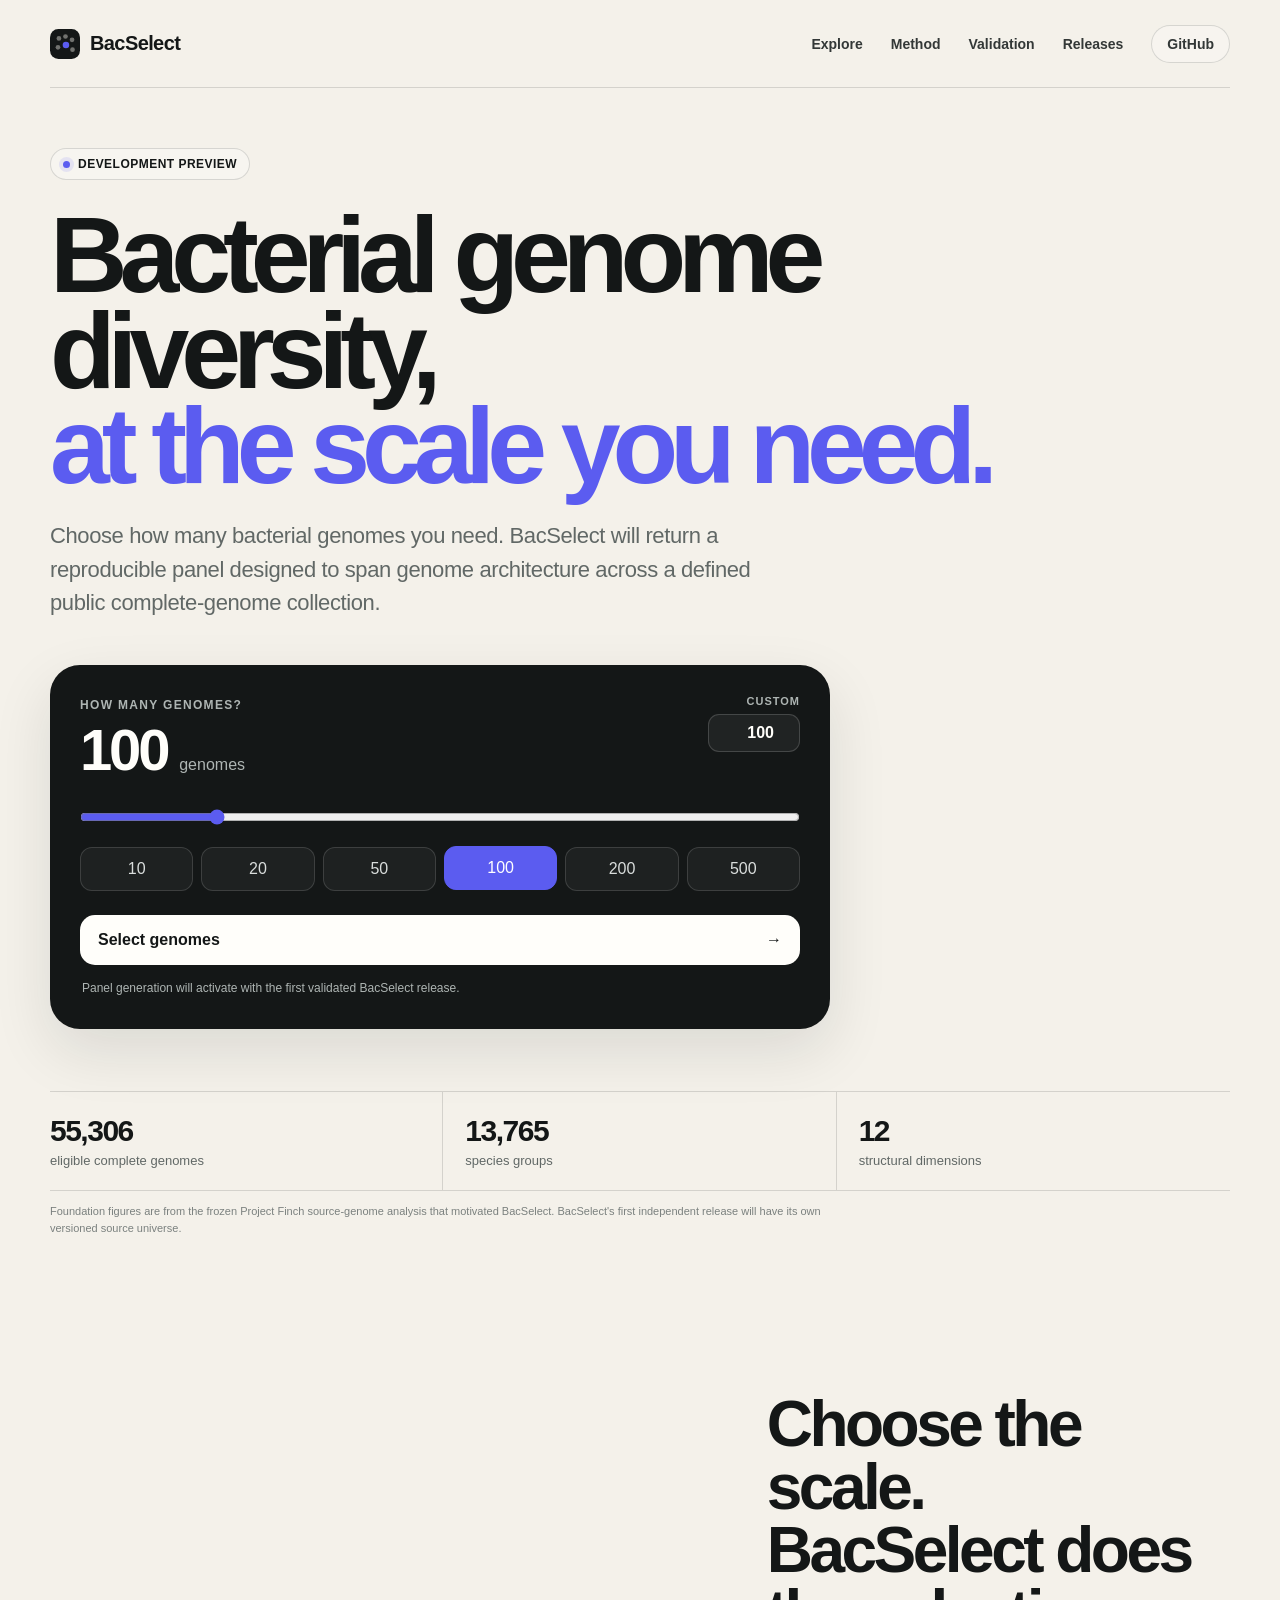
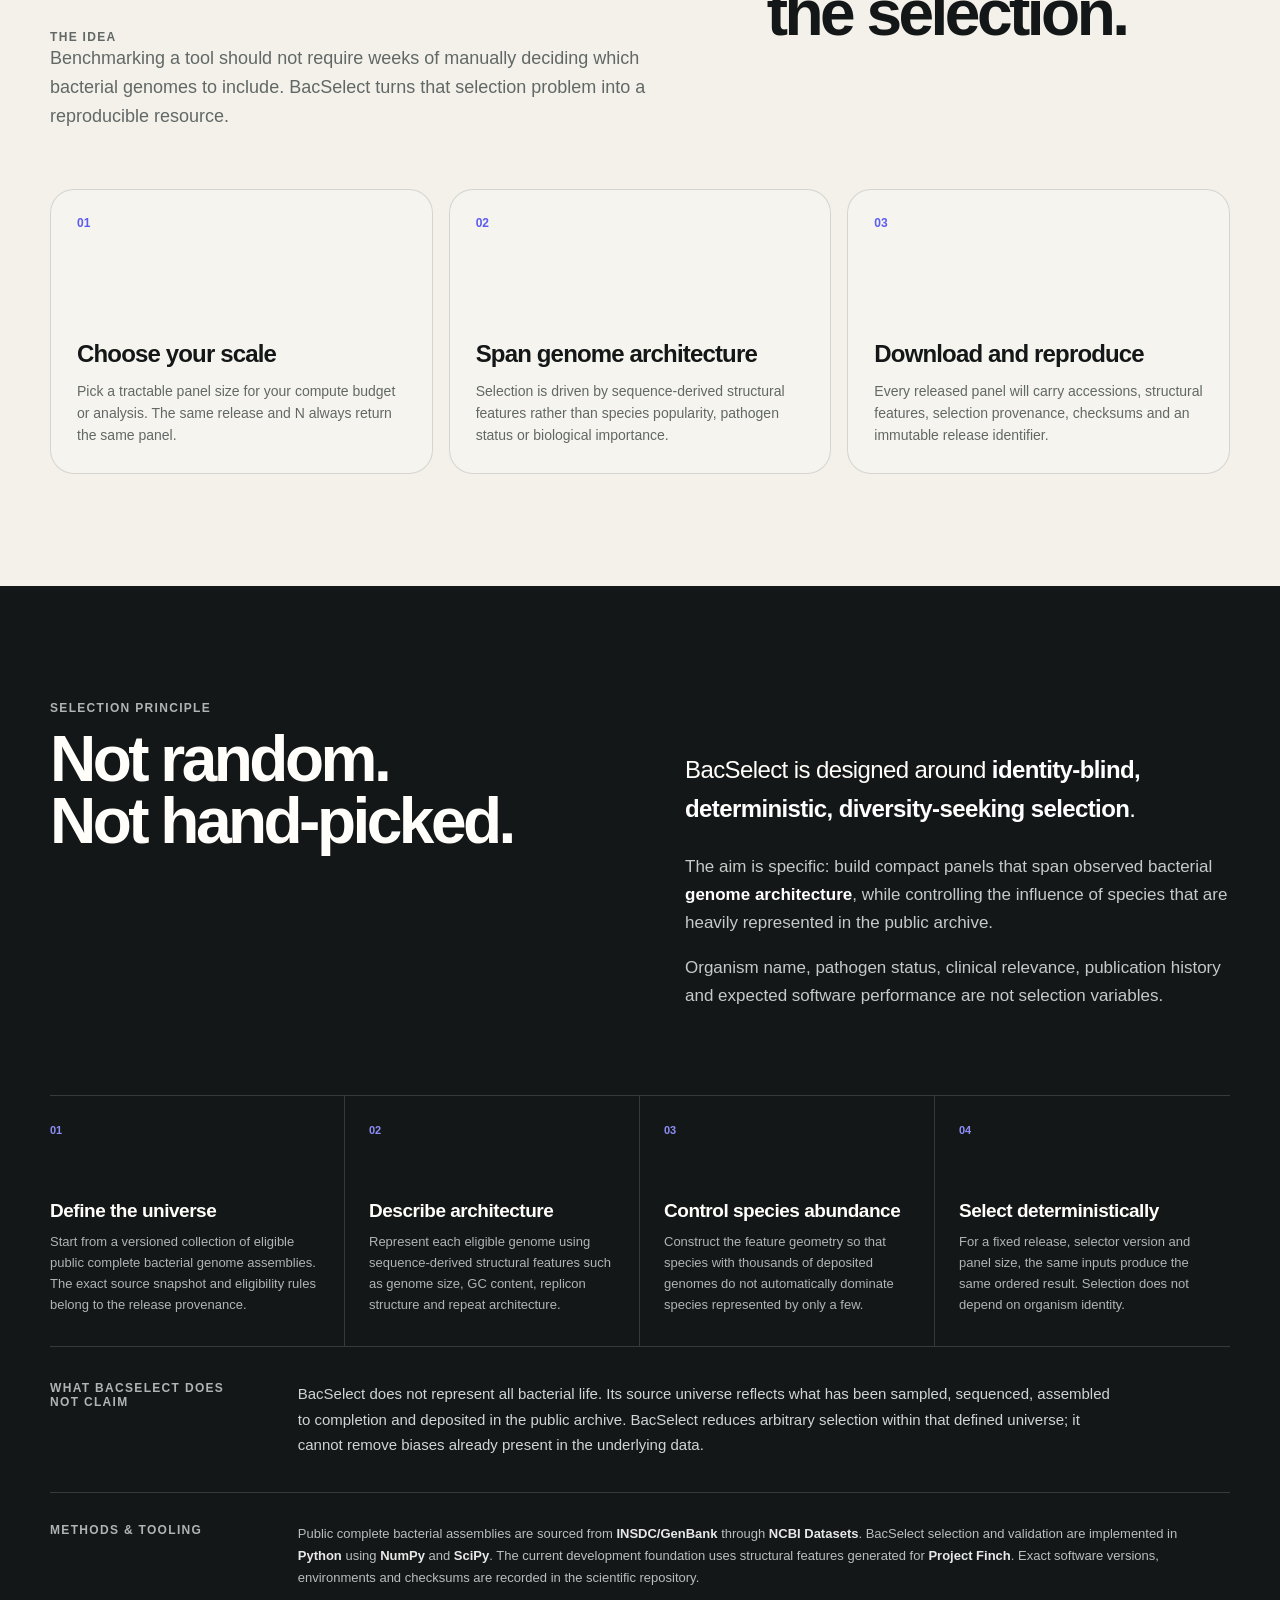
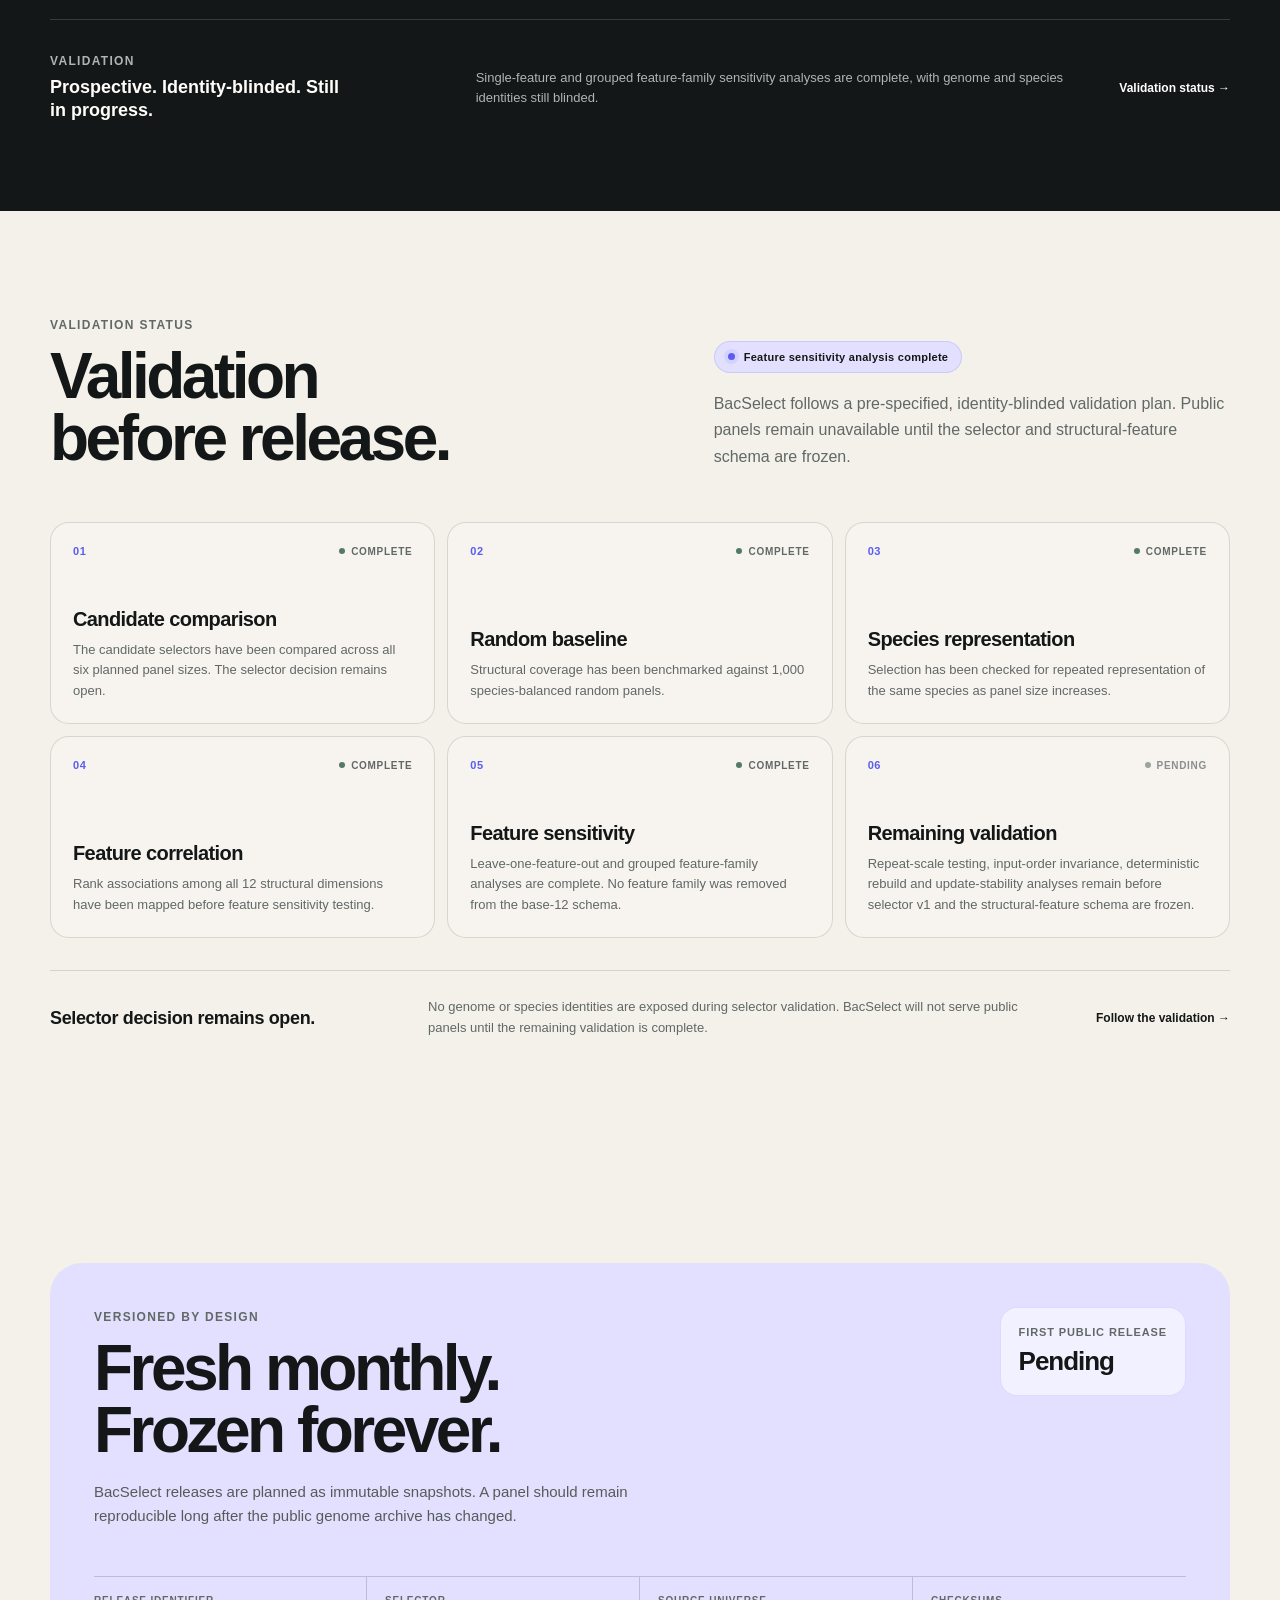
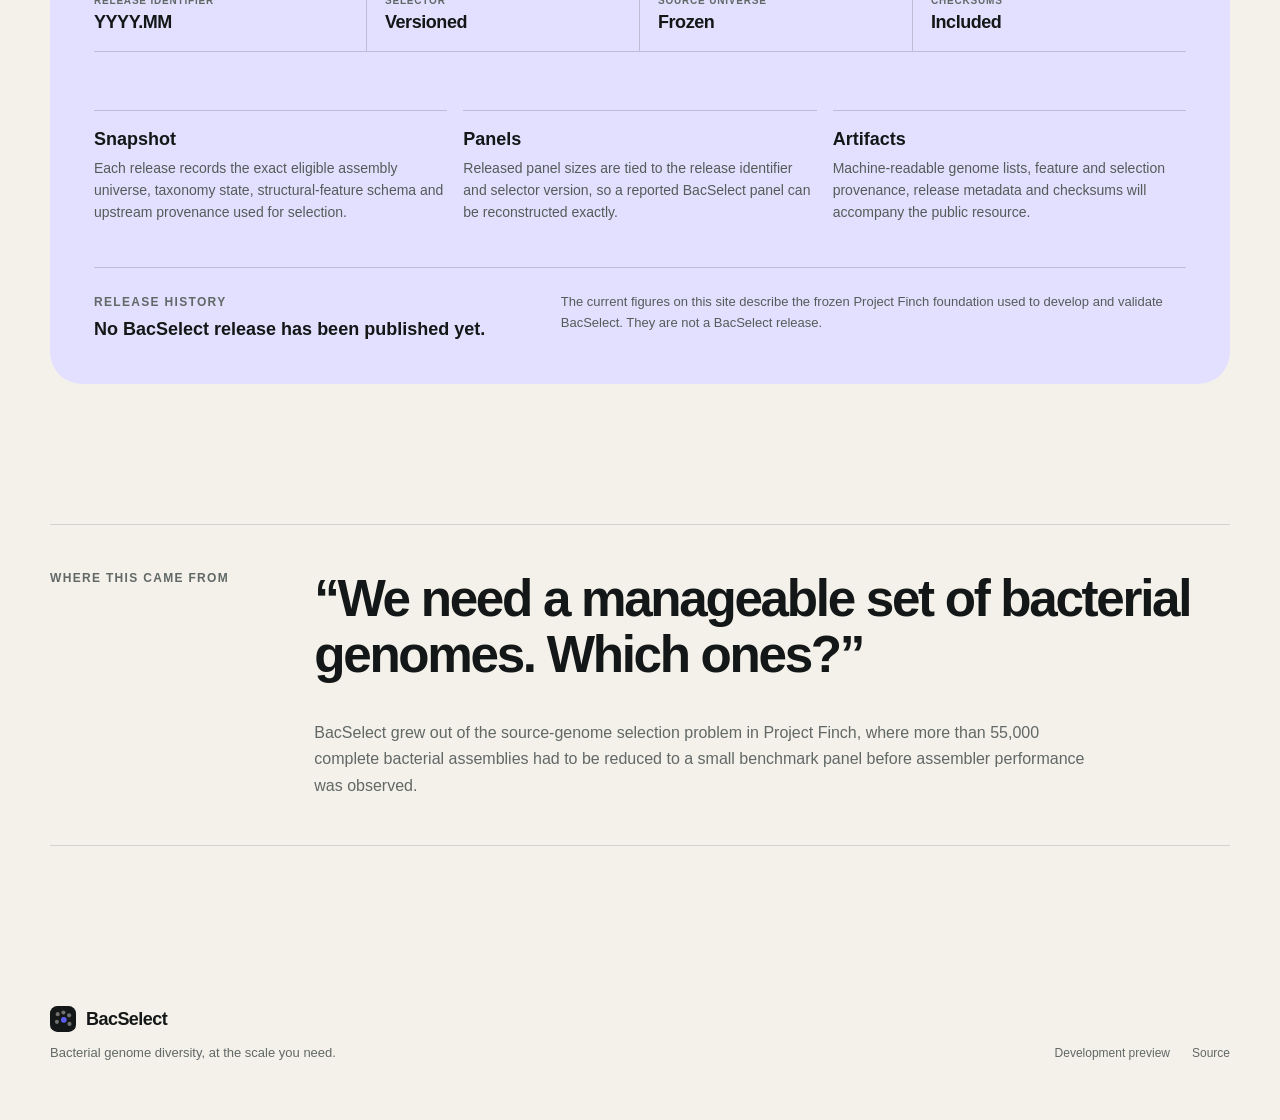
==== commit 5eb998cd: "Update BacSelect validation progress" ====
--- a/index.html
+++ b/index.html
@@ -230,7 +230,7 @@
             <span class="eyebrow">Validation</span>
             <strong>Prospective. Identity-blinded. Still in progress.</strong>
           </div>
-          <p>Single-feature sensitivity analysis is complete. Grouped feature-family ablation is now underway, with genome and species identities still blinded.</p>
+          <p>Single-feature and grouped feature-family sensitivity analyses are complete, with genome and species identities still blinded.</p>
           <a href="#validation">Validation status <span aria-hidden="true">→</span></a>
         </div>
       </div>
@@ -246,7 +246,7 @@
         <div class="validation-heading-copy">
           <div class="validation-state">
             <span class="validation-state-dot" aria-hidden="true"></span>
-            <span>Grouped feature-family ablation in progress</span>
+            <span>Feature sensitivity analysis complete</span>
           </div>
           <p>BacSelect follows a pre-specified, identity-blinded validation plan. Public panels remain unavailable until the selector and structural-feature schema are frozen.</p>
         </div>
@@ -289,13 +289,13 @@
           <p>Rank associations among all 12 structural dimensions have been mapped before feature sensitivity testing.</p>
         </article>
 
-        <article class="validation-stage current">
+        <article class="validation-stage complete">
           <div class="validation-stage-top">
             <span class="validation-stage-number">05</span>
-            <span class="validation-stage-status">In progress</span>
+            <span class="validation-stage-status">Complete</span>
           </div>
           <h3>Feature sensitivity</h3>
-          <p>Leave-one-feature-out analysis is complete. Pre-specified feature families are now being removed together to test dependence on related dimensions.</p>
+          <p>Leave-one-feature-out and grouped feature-family analyses are complete. No feature family was removed from the base-12 schema.</p>
         </article>
 
         <article class="validation-stage pending">
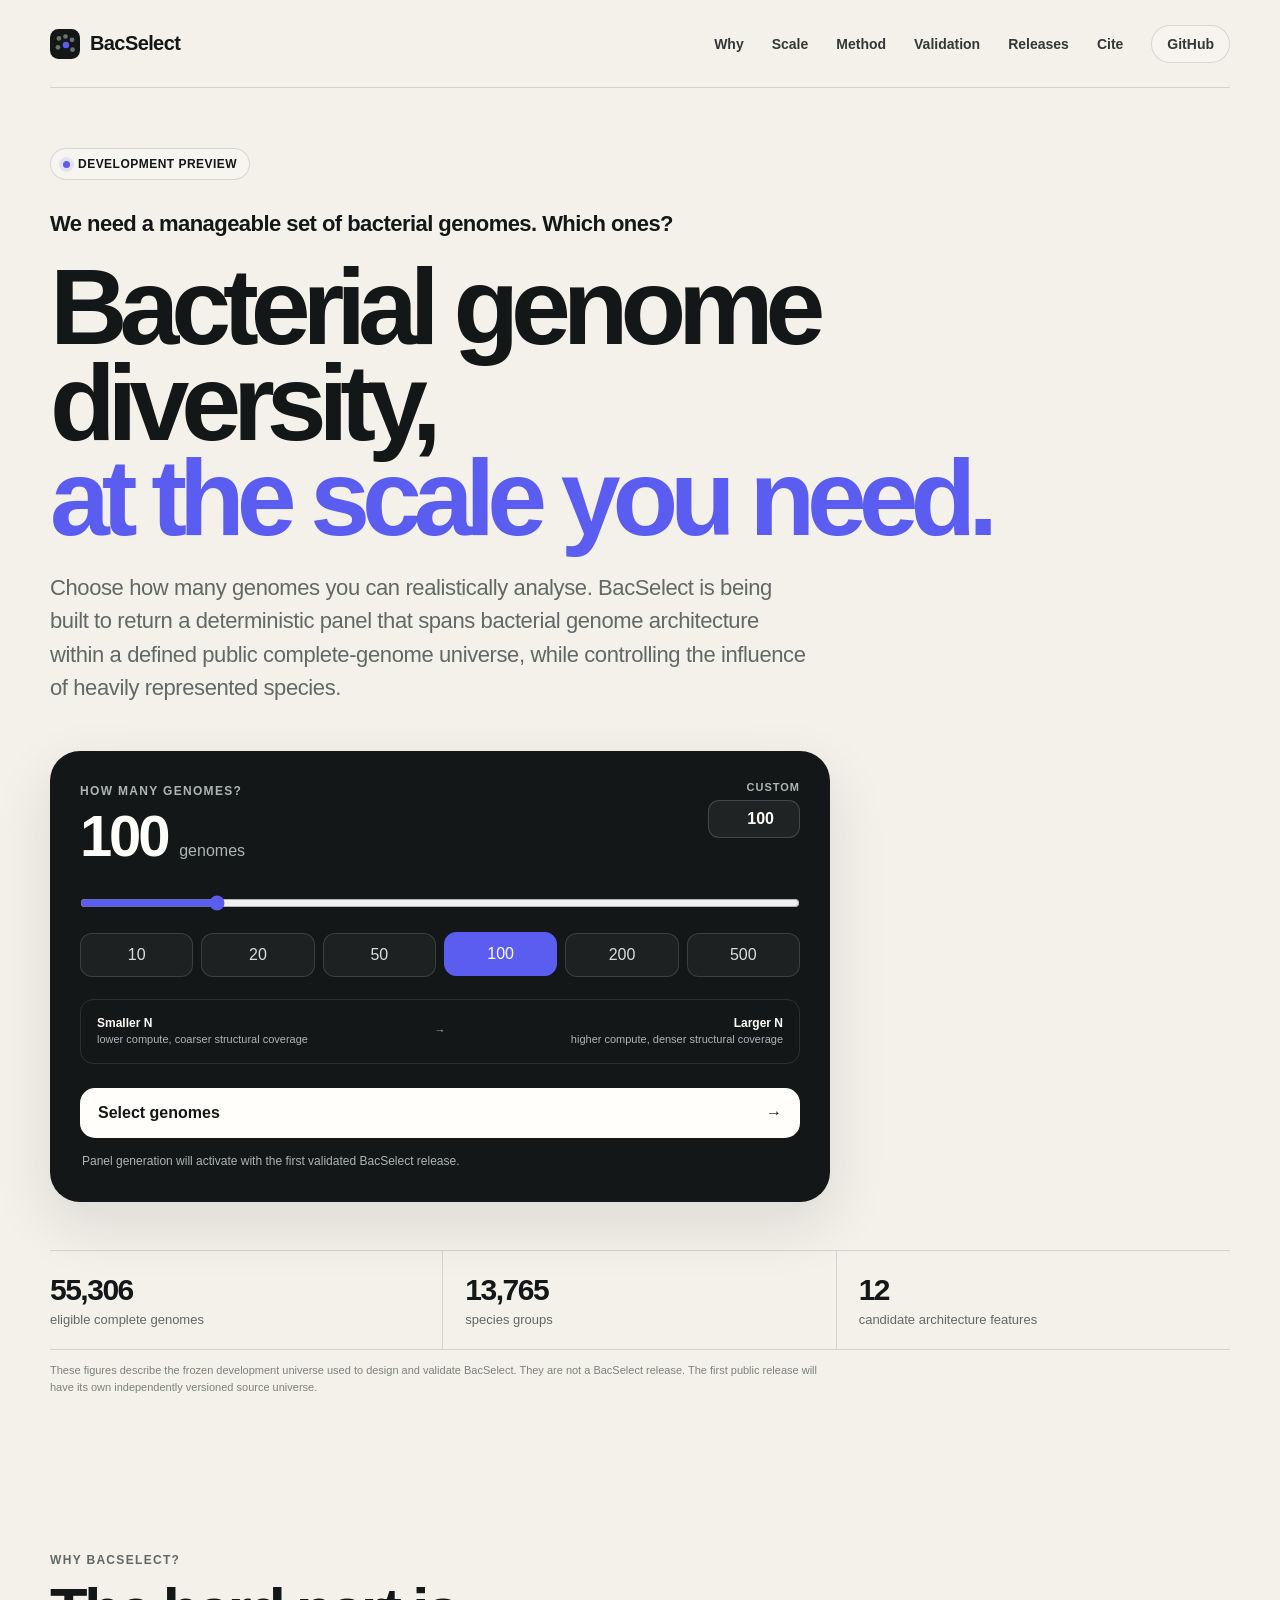
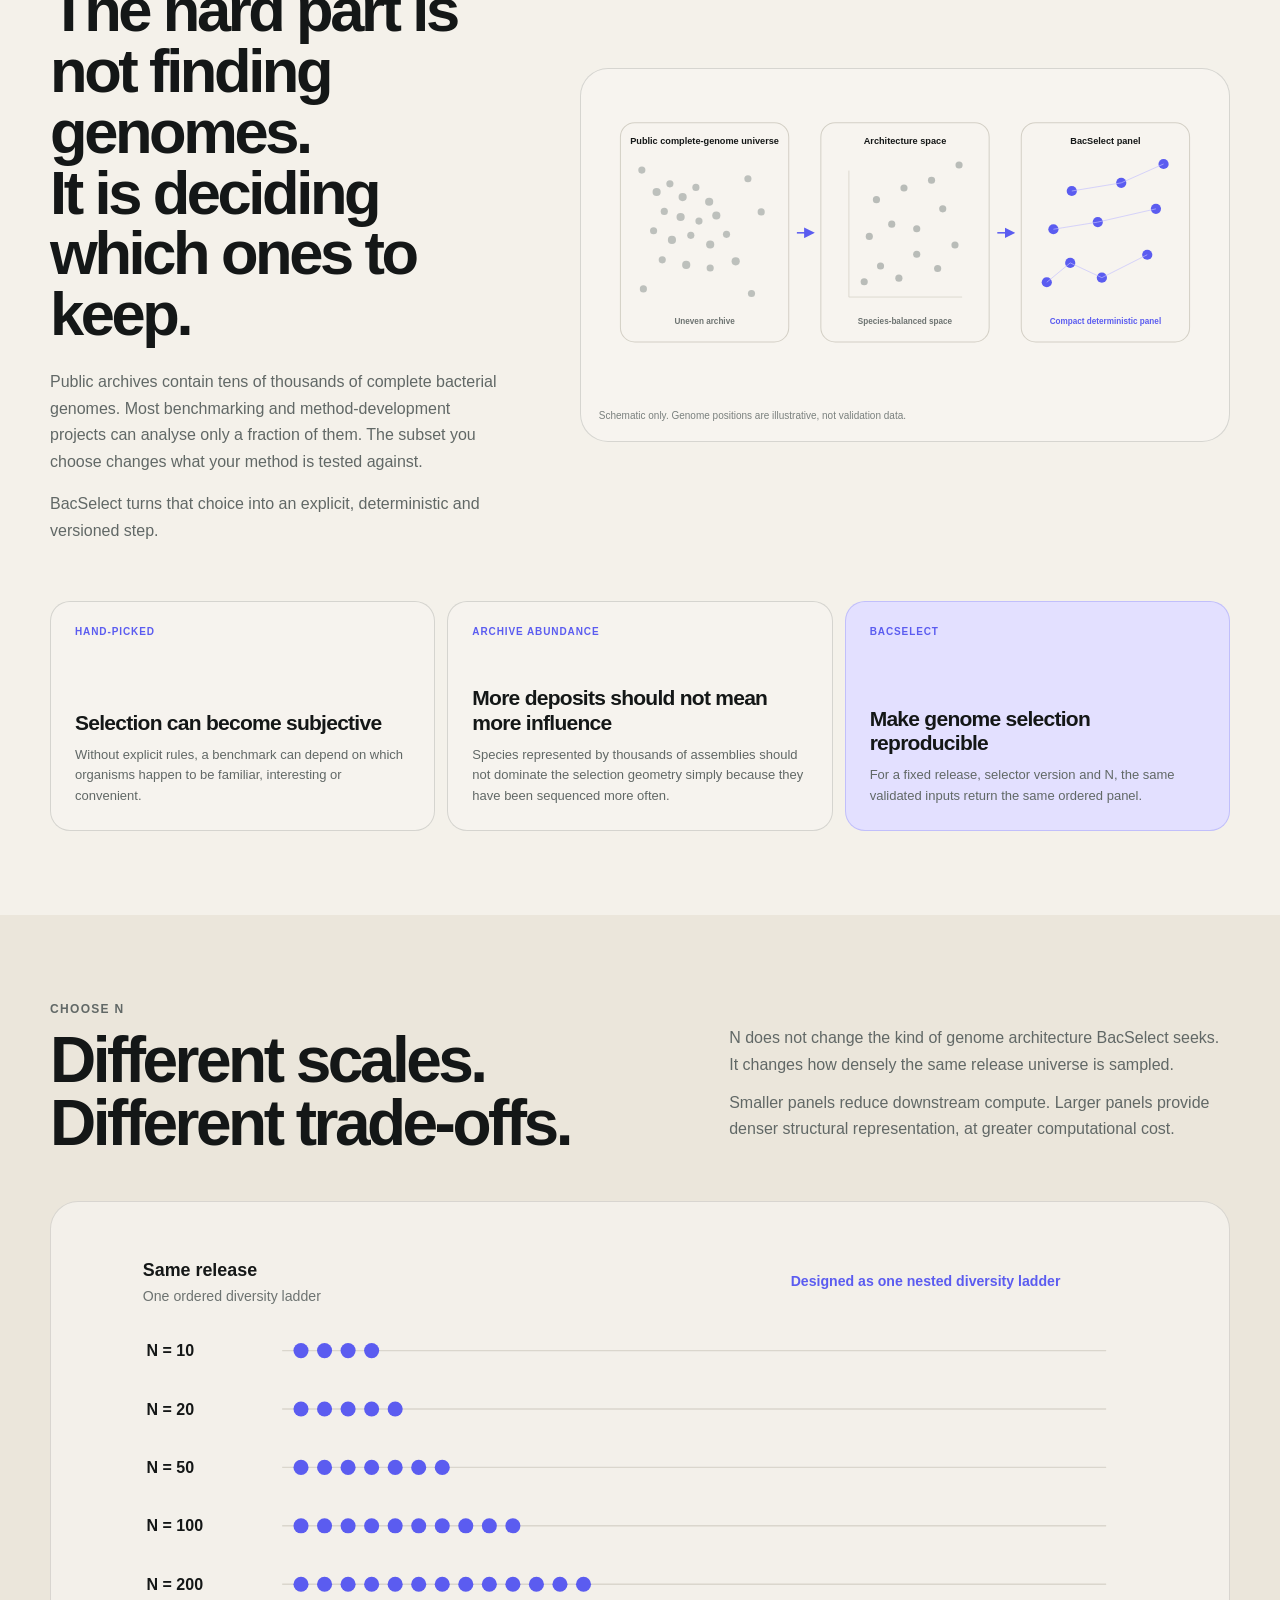
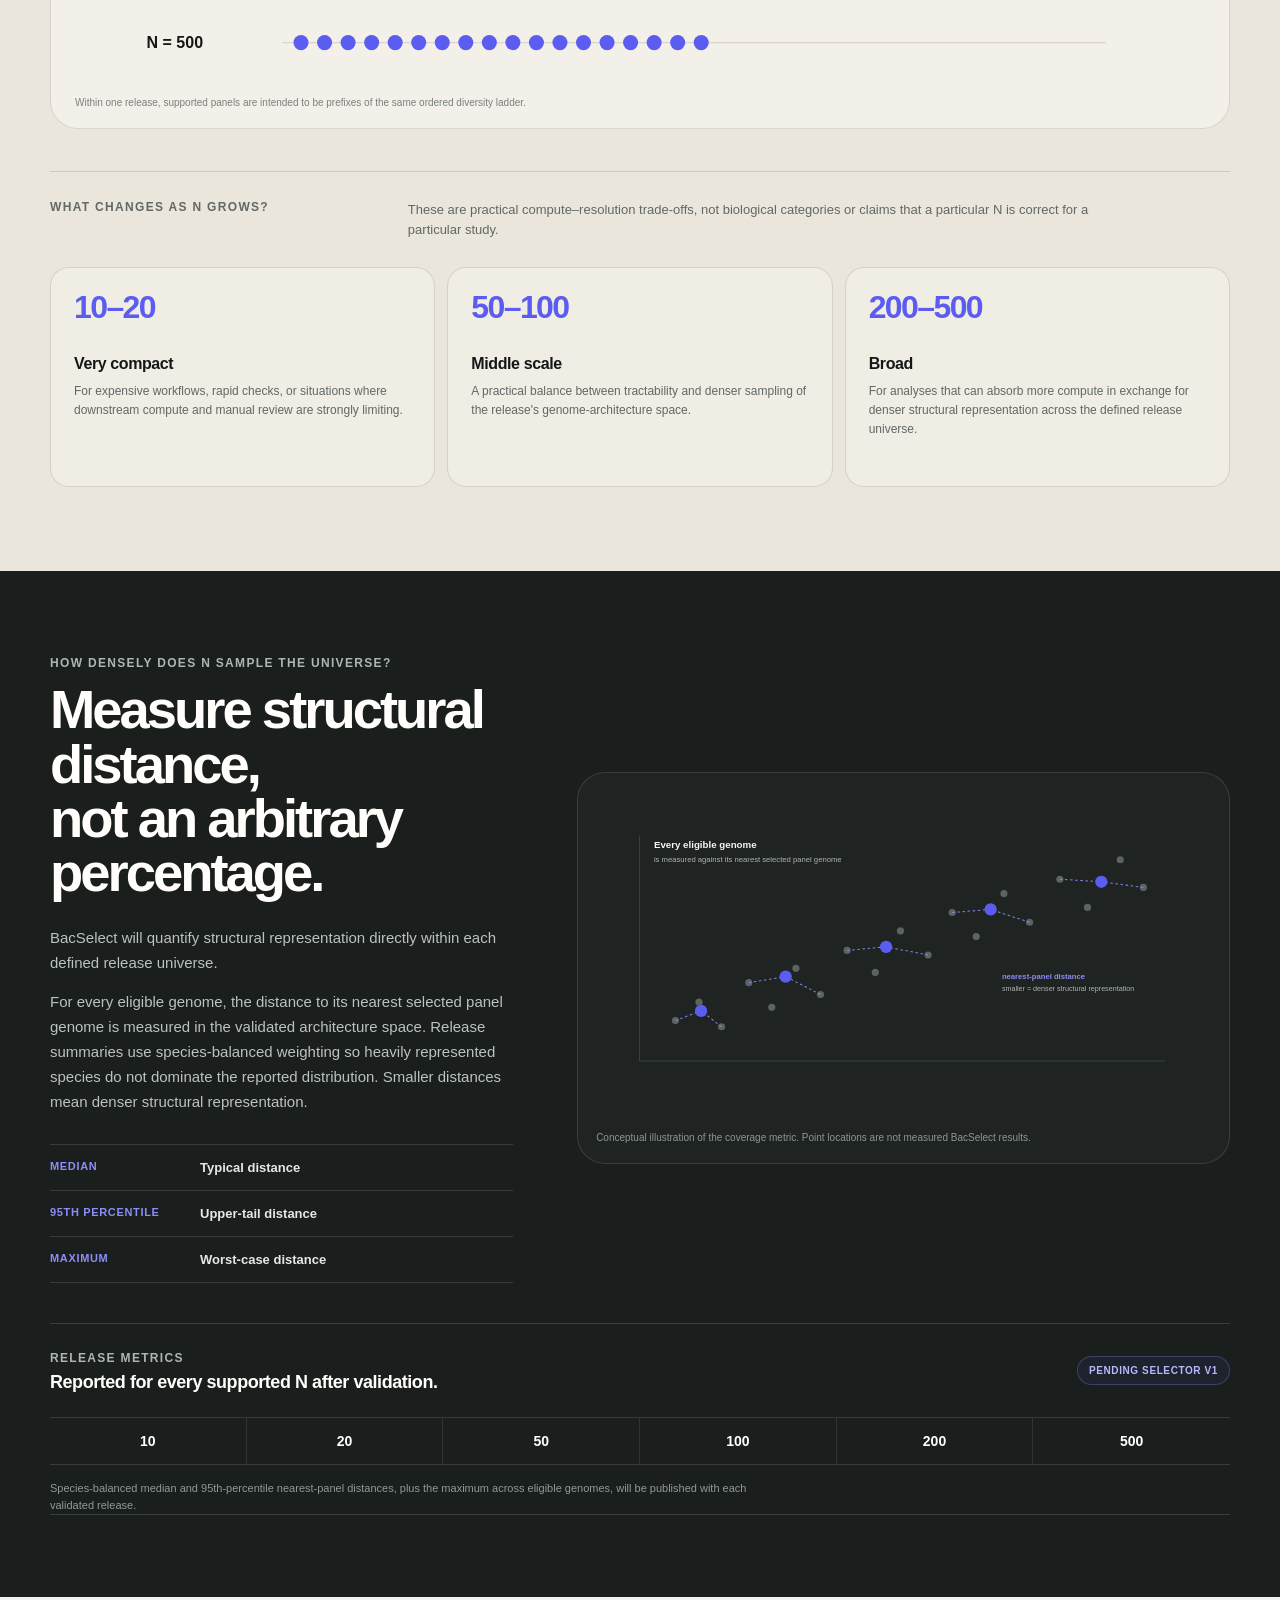
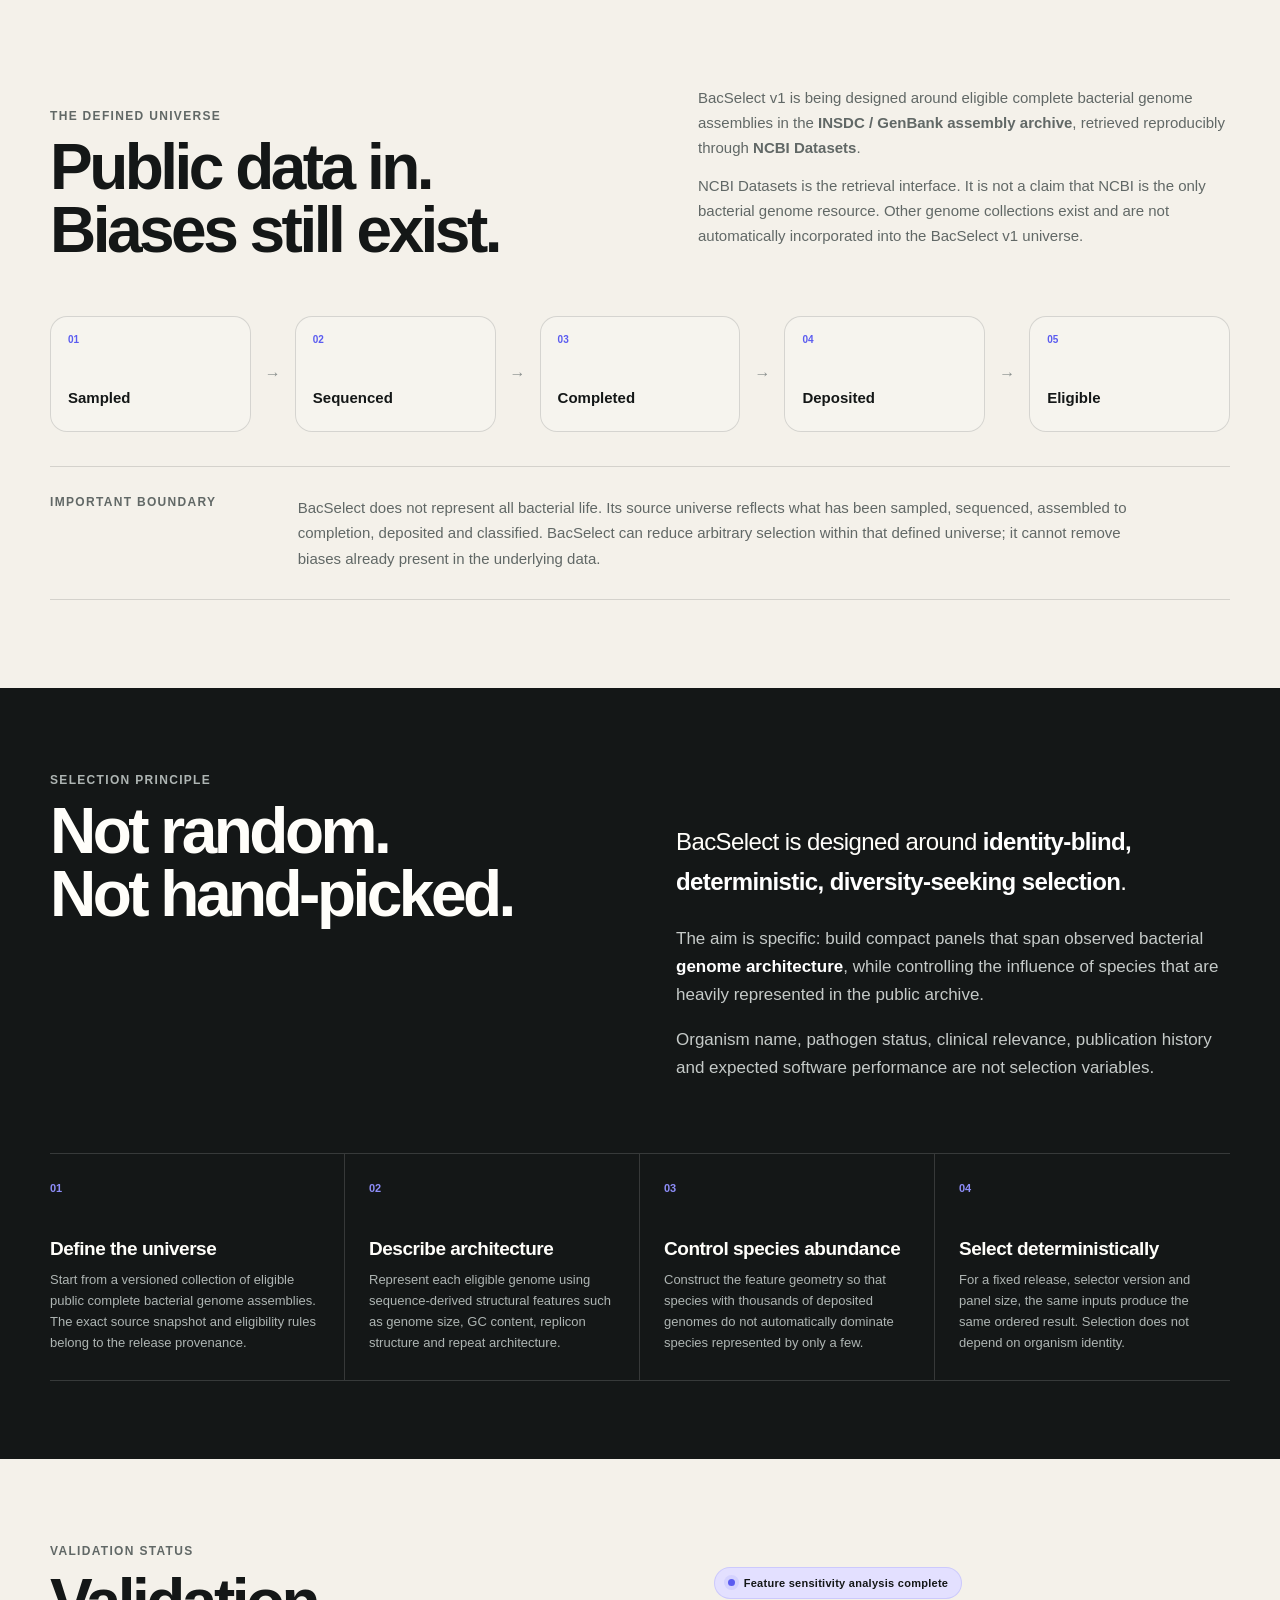
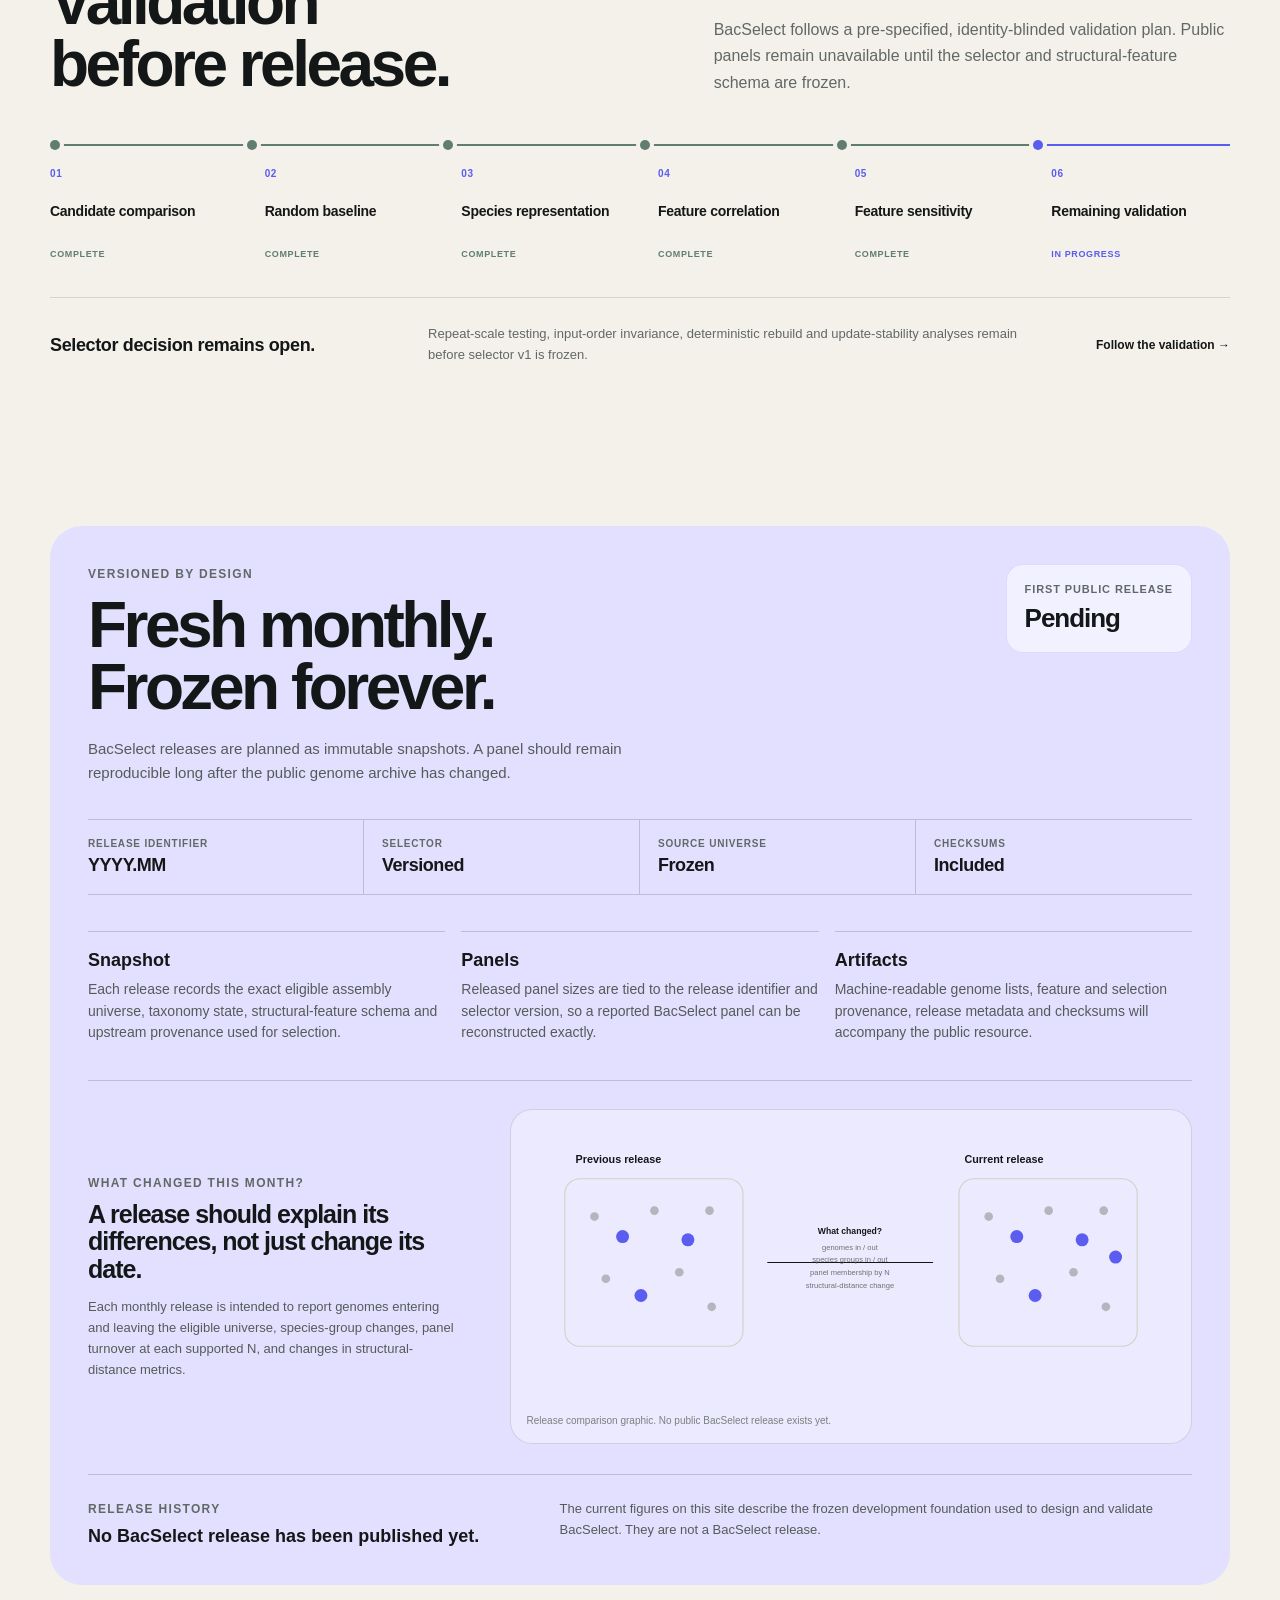
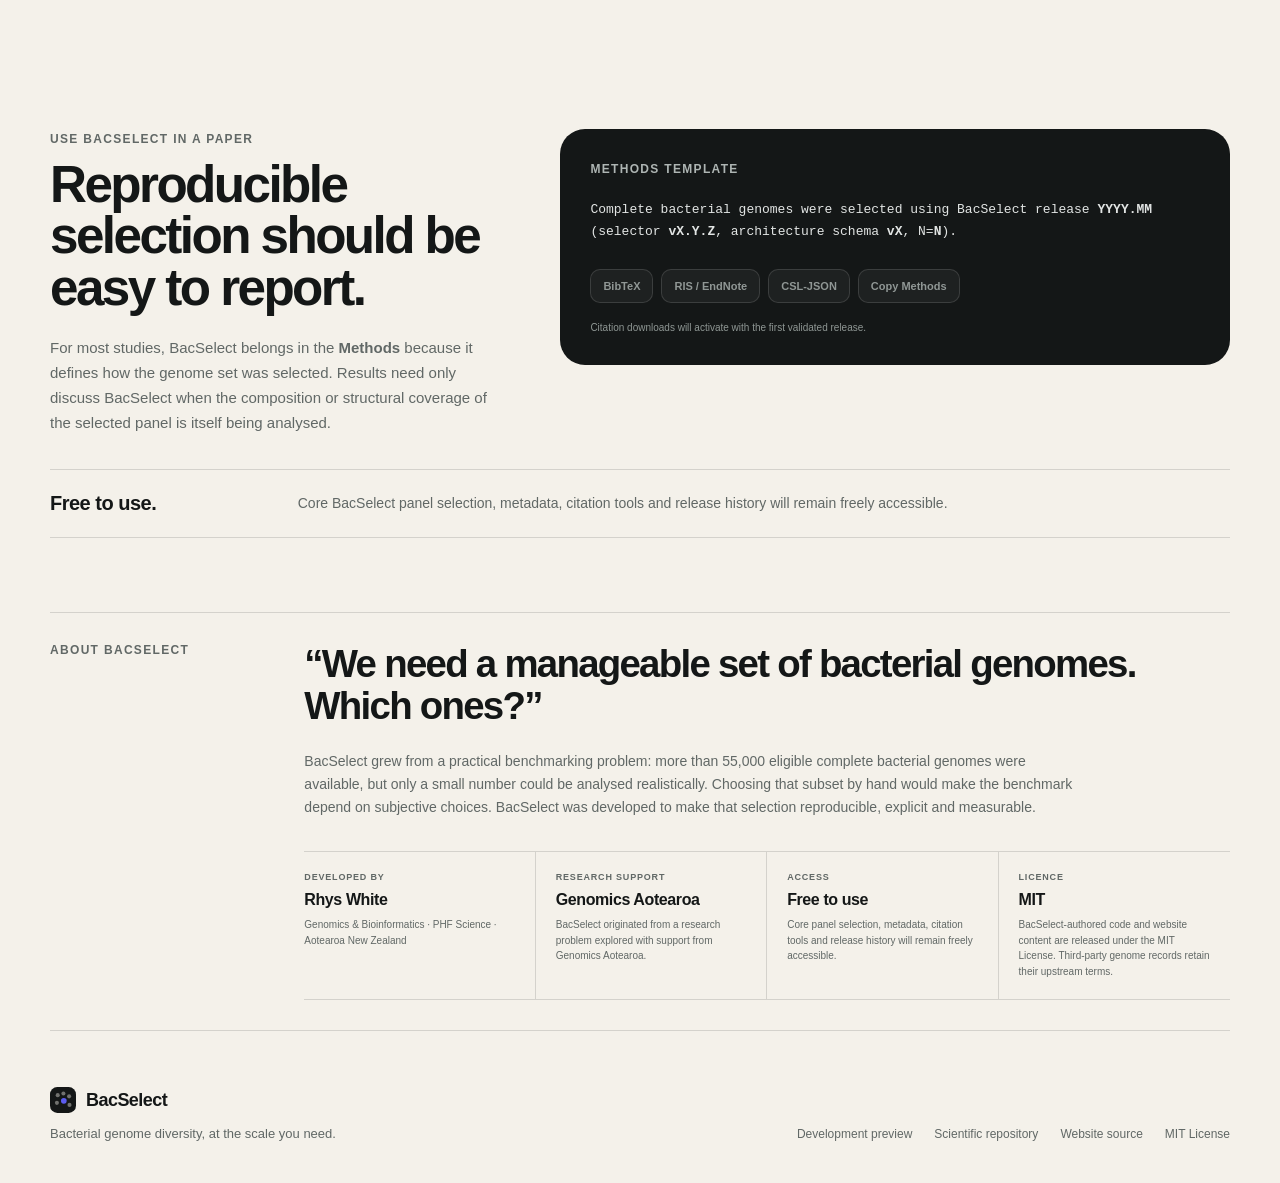
==== commit bd260acf: "Redesign BacSelect website and define public project framework" ====
--- a/index.html
+++ b/index.html
@@ -25,10 +25,12 @@
       <span>BacSelect</span>
     </a>
     <nav aria-label="Primary navigation">
-      <a href="#explore">Explore</a>
+      <a href="#why">Why</a>
+      <a href="#scale">Scale</a>
       <a href="#method">Method</a>
       <a href="#validation">Validation</a>
       <a href="#releases">Releases</a>
+      <a href="#cite">Cite</a>
       <a
         id="scientificRepoLink"
         class="nav-cta"
@@ -44,8 +46,9 @@
         <span class="status-dot" aria-hidden="true"></span>
         <span id="statusLabel">Development preview</span>
       </div>
+      <p class="hero-question">We need a manageable set of bacterial genomes. Which ones?</p>
       <h1>Bacterial genome diversity,<br><em>at the scale you need.</em></h1>
-      <p class="hero-copy">Choose how many bacterial genomes you need. BacSelect will return a reproducible panel designed to span genome architecture across a defined public complete-genome collection.</p>
+      <p class="hero-copy">Choose how many genomes you can realistically analyse. BacSelect is being built to return a deterministic panel that spans bacterial genome architecture within a defined public complete-genome universe, while controlling the influence of heavily represented species.</p>
 
       <div id="explore" class="selector-card" aria-labelledby="selector-title">
         <div class="selector-heading">
@@ -68,6 +71,12 @@
           <button type="button" data-n="100" class="active">100</button>
           <button type="button" data-n="200">200</button>
           <button type="button" data-n="500">500</button>
+        </div>
+
+        <div class="selector-tradeoff" aria-label="Panel-size trade-off">
+          <span><strong>Smaller N</strong> lower compute, coarser structural coverage</span>
+          <span aria-hidden="true">→</span>
+          <span><strong>Larger N</strong> higher compute, denser structural coverage</span>
         </div>
 
         <button id="buildButton" class="build-button" type="button">
@@ -132,7 +141,7 @@
         </p>
       </section>
 
-      <div class="foundation" aria-label="Project Finch foundation universe">
+      <div class="foundation" aria-label="BacSelect development foundation universe">
         <div>
           <strong id="foundationGenomes">55,306</strong>
           <span>eligible complete genomes</span>
@@ -143,37 +152,209 @@
         </div>
         <div>
           <strong id="foundationFeatures">12</strong>
-          <span>structural dimensions</span>
-        </div>
-      </div>
-      <p class="foundation-note">Foundation figures are from the frozen Project Finch source-genome analysis that motivated BacSelect. BacSelect's first independent release will have its own versioned source universe.</p>
-    </section>
-
-    <section id="how" class="section shell">
-      <div class="section-intro">
-        <span class="eyebrow">The idea</span>
-        <h2>Choose the scale.<br>BacSelect does the selection.</h2>
-        <p>Benchmarking a tool should not require weeks of manually deciding which bacterial genomes to include. BacSelect turns that selection problem into a reproducible resource.</p>
-      </div>
-
-      <div class="steps-grid">
+          <span>candidate architecture features</span>
+        </div>
+      </div>
+      <p class="foundation-note">These figures describe the frozen development universe used to design and validate BacSelect. They are not a BacSelect release. The first public release will have its own independently versioned source universe.</p>
+    </section>
+
+    <section id="why" class="section shell why-section">
+      <div class="why-layout">
+        <div class="section-intro-copy">
+          <span class="eyebrow">Why BacSelect?</span>
+          <h2>The hard part is not finding genomes.<br>It is deciding which ones to keep.</h2>
+          <p>Public archives contain tens of thousands of complete bacterial genomes. Most benchmarking and method-development projects can analyse only a fraction of them. The subset you choose changes what your method is tested against.</p>
+          <p>BacSelect turns that choice into an explicit, deterministic and versioned step.</p>
+        </div>
+
+        <figure class="science-figure universe-panel-figure">
+          <img
+            src="assets/universe-to-panel.svg"
+            alt="A large uneven public genome universe is transformed into species-balanced architecture space and then reduced to a compact BacSelect panel."
+          >
+          <figcaption>Schematic only. Genome positions are illustrative, not validation data.</figcaption>
+        </figure>
+      </div>
+
+      <div class="problem-grid">
         <article>
-          <span class="step-number">01</span>
-          <h3>Choose your scale</h3>
-          <p>Pick a tractable panel size for your compute budget or analysis. The same release and N always return the same panel.</p>
-        </article>
+          <span class="problem-label">Hand-picked</span>
+          <h3>Selection can become subjective</h3>
+          <p>Without explicit rules, a benchmark can depend on which organisms happen to be familiar, interesting or convenient.</p>
+        </article>
+
         <article>
-          <span class="step-number">02</span>
-          <h3>Span genome architecture</h3>
-          <p>Selection is driven by sequence-derived structural features rather than species popularity, pathogen status or biological importance.</p>
-        </article>
-        <article>
-          <span class="step-number">03</span>
-          <h3>Download and reproduce</h3>
-          <p>Every released panel will carry accessions, structural features, selection provenance, checksums and an immutable release identifier.</p>
-        </article>
-      </div>
-    </section>
+          <span class="problem-label">Archive abundance</span>
+          <h3>More deposits should not mean more influence</h3>
+          <p>Species represented by thousands of assemblies should not dominate the selection geometry simply because they have been sequenced more often.</p>
+        </article>
+
+        <article class="problem-featured">
+          <span class="problem-label">BacSelect</span>
+          <h3>Make genome selection reproducible</h3>
+          <p>For a fixed release, selector version and N, the same validated inputs return the same ordered panel.</p>
+        </article>
+      </div>
+    </section>
+
+
+    <section id="scale" class="section scale-section">
+      <div class="shell">
+        <div class="scale-heading">
+          <div>
+            <span class="eyebrow">Choose N</span>
+            <h2>Different scales.<br>Different trade-offs.</h2>
+          </div>
+          <div class="scale-heading-copy">
+            <p>N does not change the kind of genome architecture BacSelect seeks. It changes how densely the same release universe is sampled.</p>
+            <p>Smaller panels reduce downstream compute. Larger panels provide denser structural representation, at greater computational cost.</p>
+          </div>
+        </div>
+
+        <figure class="science-figure nested-panel-figure">
+          <img
+            src="assets/nested-panels.svg"
+            alt="Illustration of the intended nested BacSelect panel design from N equals 10 through N equals 500, where earlier selections remain present as N increases."
+          >
+          <figcaption>Within one release, supported panels are intended to be prefixes of the same ordered diversity ladder.</figcaption>
+        </figure>
+
+        <div class="use-scale-heading">
+          <span class="eyebrow">What changes as N grows?</span>
+          <p>These are practical compute–resolution trade-offs, not biological categories or claims that a particular N is correct for a particular study.</p>
+        </div>
+
+        <div class="use-scale-grid">
+          <article>
+            <strong>10–20</strong>
+            <span>Very compact</span>
+            <p>For expensive workflows, rapid checks, or situations where downstream compute and manual review are strongly limiting.</p>
+          </article>
+
+          <article>
+            <strong>50–100</strong>
+            <span>Middle scale</span>
+            <p>A practical balance between tractability and denser sampling of the release's genome-architecture space.</p>
+          </article>
+
+          <article>
+            <strong>200–500</strong>
+            <span>Broad</span>
+            <p>For analyses that can absorb more compute in exchange for denser structural representation across the defined release universe.</p>
+          </article>
+        </div>
+      </div>
+    </section>
+
+
+    <section id="coverage" class="section coverage-section">
+      <div class="shell">
+        <div class="coverage-layout">
+          <div class="coverage-copy">
+            <span class="eyebrow">How densely does N sample the universe?</span>
+            <h2>Measure structural distance,<br>not an arbitrary percentage.</h2>
+            <p>BacSelect will quantify structural representation directly within each defined release universe.</p>
+            <p>For every eligible genome, the distance to its nearest selected panel genome is measured in the validated architecture space. Release summaries use species-balanced weighting so heavily represented species do not dominate the reported distribution. Smaller distances mean denser structural representation.</p>
+
+            <div class="coverage-metrics">
+              <div>
+                <span>Median</span>
+                <strong>Typical distance</strong>
+              </div>
+              <div>
+                <span>95th percentile</span>
+                <strong>Upper-tail distance</strong>
+              </div>
+              <div>
+                <span>Maximum</span>
+                <strong>Worst-case distance</strong>
+              </div>
+            </div>
+          </div>
+
+          <figure class="science-figure nearest-distance-figure">
+            <img
+              src="assets/nearest-distance.svg"
+              alt="Genome points connected to their nearest selected panel genome, illustrating nearest-panel structural distance."
+            >
+            <figcaption>Conceptual illustration of the coverage metric. Point locations are not measured BacSelect results.</figcaption>
+          </figure>
+        </div>
+
+        <div class="coverage-release-preview">
+          <div class="coverage-release-top">
+            <div>
+              <span class="eyebrow">Release metrics</span>
+              <strong>Reported for every supported N after validation.</strong>
+            </div>
+            <span class="pending-badge">Pending selector v1</span>
+          </div>
+
+          <div class="coverage-n-preview" aria-label="Planned BacSelect panel sizes">
+            <span>10</span>
+            <span>20</span>
+            <span>50</span>
+            <span>100</span>
+            <span>200</span>
+            <span>500</span>
+          </div>
+
+            <p class="coverage-preview-note">
+              Species-balanced median and 95th-percentile nearest-panel distances,
+              plus the maximum across eligible genomes, will be published with each
+              validated release.
+            </p>
+        </div>
+      </div>
+    </section>
+
+
+    <section id="universe" class="section shell universe-section">
+      <div class="universe-heading">
+        <div>
+          <span class="eyebrow">The defined universe</span>
+          <h2>Public data in.<br>Biases still exist.</h2>
+        </div>
+
+        <div class="universe-heading-copy">
+          <p>BacSelect v1 is being designed around eligible complete bacterial genome assemblies in the <strong>INSDC / GenBank assembly archive</strong>, retrieved reproducibly through <strong>NCBI Datasets</strong>.</p>
+          <p>NCBI Datasets is the retrieval interface. It is not a claim that NCBI is the only bacterial genome resource. Other genome collections exist and are not automatically incorporated into the BacSelect v1 universe.</p>
+        </div>
+      </div>
+
+      <div class="universe-path">
+        <div>
+          <span>01</span>
+          <strong>Sampled</strong>
+        </div>
+        <i aria-hidden="true">→</i>
+        <div>
+          <span>02</span>
+          <strong>Sequenced</strong>
+        </div>
+        <i aria-hidden="true">→</i>
+        <div>
+          <span>03</span>
+          <strong>Completed</strong>
+        </div>
+        <i aria-hidden="true">→</i>
+        <div>
+          <span>04</span>
+          <strong>Deposited</strong>
+        </div>
+        <i aria-hidden="true">→</i>
+        <div>
+          <span>05</span>
+          <strong>Eligible</strong>
+        </div>
+      </div>
+
+      <div class="universe-boundary">
+        <span class="eyebrow">Important boundary</span>
+        <p>BacSelect does not represent all bacterial life. Its source universe reflects what has been sampled, sequenced, assembled to completion, deposited and classified. BacSelect can reduce arbitrary selection within that defined universe; it cannot remove biases already present in the underlying data.</p>
+      </div>
+    </section>
+
 
     <section id="method" class="section method-section">
       <div class="shell">
@@ -215,24 +396,6 @@
           </article>
         </div>
 
-        <div class="method-boundary">
-          <span class="eyebrow">What BacSelect does not claim</span>
-          <p>BacSelect does not represent all bacterial life. Its source universe reflects what has been sampled, sequenced, assembled to completion and deposited in the public archive. BacSelect reduces arbitrary selection within that defined universe; it cannot remove biases already present in the underlying data.</p>
-        </div>
-
-        <div class="method-tooling">
-          <span class="eyebrow">Methods &amp; tooling</span>
-          <p>Public complete bacterial assemblies are sourced from <strong>INSDC/GenBank</strong> through <strong>NCBI Datasets</strong>. BacSelect selection and validation are implemented in <strong>Python</strong> using <strong>NumPy</strong> and <strong>SciPy</strong>. The current development foundation uses structural features generated for <strong>Project Finch</strong>. Exact software versions, environments and checksums are recorded in the scientific repository.</p>
-        </div>
-
-        <div class="validation-strip">
-          <div>
-            <span class="eyebrow">Validation</span>
-            <strong>Prospective. Identity-blinded. Still in progress.</strong>
-          </div>
-          <p>Single-feature and grouped feature-family sensitivity analyses are complete, with genome and species identities still blinded.</p>
-          <a href="#validation">Validation status <span aria-hidden="true">→</span></a>
-        </div>
       </div>
     </section>
 
@@ -252,65 +415,50 @@
         </div>
       </div>
 
-      <div class="validation-progress-grid" aria-label="BacSelect validation progress">
-        <article class="validation-stage complete">
-          <div class="validation-stage-top">
-            <span class="validation-stage-number">01</span>
-            <span class="validation-stage-status">Complete</span>
-          </div>
-          <h3>Candidate comparison</h3>
-          <p>The candidate selectors have been compared across all six planned panel sizes. The selector decision remains open.</p>
-        </article>
-
-        <article class="validation-stage complete">
-          <div class="validation-stage-top">
-            <span class="validation-stage-number">02</span>
-            <span class="validation-stage-status">Complete</span>
-          </div>
-          <h3>Random baseline</h3>
-          <p>Structural coverage has been benchmarked against 1,000 species-balanced random panels.</p>
-        </article>
-
-        <article class="validation-stage complete">
-          <div class="validation-stage-top">
-            <span class="validation-stage-number">03</span>
-            <span class="validation-stage-status">Complete</span>
-          </div>
-          <h3>Species representation</h3>
-          <p>Selection has been checked for repeated representation of the same species as panel size increases.</p>
-        </article>
-
-        <article class="validation-stage complete">
-          <div class="validation-stage-top">
-            <span class="validation-stage-number">04</span>
-            <span class="validation-stage-status">Complete</span>
-          </div>
-          <h3>Feature correlation</h3>
-          <p>Rank associations among all 12 structural dimensions have been mapped before feature sensitivity testing.</p>
-        </article>
-
-        <article class="validation-stage complete">
-          <div class="validation-stage-top">
-            <span class="validation-stage-number">05</span>
-            <span class="validation-stage-status">Complete</span>
-          </div>
-          <h3>Feature sensitivity</h3>
-          <p>Leave-one-feature-out and grouped feature-family analyses are complete. No feature family was removed from the base-12 schema.</p>
-        </article>
-
-        <article class="validation-stage pending">
-          <div class="validation-stage-top">
-            <span class="validation-stage-number">06</span>
-            <span class="validation-stage-status">Pending</span>
-          </div>
-          <h3>Remaining validation</h3>
-          <p>Repeat-scale testing, input-order invariance, deterministic rebuild and update-stability analyses remain before selector v1 and the structural-feature schema are frozen.</p>
+      <div
+        class="validation-roadmap"
+        aria-label="BacSelect validation progress"
+      >
+        <article class="validation-node complete">
+          <span>01</span>
+          <strong>Candidate comparison</strong>
+          <small>Complete</small>
+        </article>
+
+        <article class="validation-node complete">
+          <span>02</span>
+          <strong>Random baseline</strong>
+          <small>Complete</small>
+        </article>
+
+        <article class="validation-node complete">
+          <span>03</span>
+          <strong>Species representation</strong>
+          <small>Complete</small>
+        </article>
+
+        <article class="validation-node complete">
+          <span>04</span>
+          <strong>Feature correlation</strong>
+          <small>Complete</small>
+        </article>
+
+        <article class="validation-node complete">
+          <span>05</span>
+          <strong>Feature sensitivity</strong>
+          <small>Complete</small>
+        </article>
+
+        <article class="validation-node current">
+          <span>06</span>
+          <strong>Remaining validation</strong>
+          <small>In progress</small>
         </article>
       </div>
 
       <div class="validation-summary">
         <strong>Selector decision remains open.</strong>
-        <p>No genome or species identities are exposed during selector validation. BacSelect will not serve public panels until the remaining validation is complete.</p>
+        <p>Repeat-scale testing, input-order invariance, deterministic rebuild and update-stability analyses remain before selector v1 is frozen.</p>
         <a href="https://github.com/BacSelect/bacselect">Follow the validation <span aria-hidden="true">→</span></a>
       </div>
     </section>
@@ -363,21 +511,93 @@
           </div>
         </div>
 
+        <div class="release-change">
+          <div class="release-change-copy">
+            <span class="eyebrow">What changed this month?</span>
+            <h3>A release should explain its differences, not just change its date.</h3>
+            <p>Each monthly release is intended to report genomes entering and leaving the eligible universe, species-group changes, panel turnover at each supported N, and changes in structural-distance metrics.</p>
+          </div>
+
+          <figure class="science-figure release-change-figure">
+            <img
+              src="assets/release-change.svg"
+              alt="A schematic comparison of previous and current BacSelect releases showing genome and panel changes."
+            >
+            <figcaption>Release comparison graphic. No public BacSelect release exists yet.</figcaption>
+          </figure>
+        </div>
+
         <div class="release-history">
           <div>
             <span class="eyebrow">Release history</span>
             <strong>No BacSelect release has been published yet.</strong>
           </div>
-          <p>The current figures on this site describe the frozen Project Finch foundation used to develop and validate BacSelect. They are not a BacSelect release.</p>
-        </div>
-      </div>
-    </section>
-
-    <section class="section shell origin-section">
+          <p>The current figures on this site describe the frozen development foundation used to design and validate BacSelect. They are not a BacSelect release.</p>
+        </div>
+      </div>
+    </section>
+
+    <section id="cite" class="section shell cite-section">
+      <div class="cite-layout">
+        <div>
+          <span class="eyebrow">Use BacSelect in a paper</span>
+          <h2>Reproducible selection should be easy to report.</h2>
+          <p>For most studies, BacSelect belongs in the <strong>Methods</strong> because it defines how the genome set was selected. Results need only discuss BacSelect when the composition or structural coverage of the selected panel is itself being analysed.</p>
+        </div>
+
+        <div class="methods-card">
+          <span class="eyebrow">Methods template</span>
+          <p>Complete bacterial genomes were selected using BacSelect release <strong>YYYY.MM</strong> (selector <strong>vX.Y.Z</strong>, architecture schema <strong>vX</strong>, N=<strong>N</strong>).</p>
+
+          <div class="citation-actions">
+            <button type="button" disabled>BibTeX</button>
+            <button type="button" disabled>RIS / EndNote</button>
+            <button type="button" disabled>CSL-JSON</button>
+            <button type="button" disabled>Copy Methods</button>
+          </div>
+
+          <small>Citation downloads will activate with the first validated release.</small>
+        </div>
+      </div>
+
+      <div class="free-strip">
+        <strong>Free to use.</strong>
+        <p>Core BacSelect panel selection, metadata, citation tools and release history will remain freely accessible.</p>
+      </div>
+    </section>
+
+
+    <section id="about" class="section shell origin-section">
       <div class="origin-card">
-        <span class="eyebrow">Where this came from</span>
+        <span class="eyebrow">About BacSelect</span>
         <blockquote>“We need a manageable set of bacterial genomes. Which ones?”</blockquote>
-        <p>BacSelect grew out of the source-genome selection problem in Project Finch, where more than 55,000 complete bacterial assemblies had to be reduced to a small benchmark panel before assembler performance was observed.</p>
+        <p>BacSelect grew from a practical benchmarking problem: more than 55,000 eligible complete bacterial genomes were available, but only a small number could be analysed realistically. Choosing that subset by hand would make the benchmark depend on subjective choices. BacSelect was developed to make that selection reproducible, explicit and measurable.</p>
+
+        <div class="project-meta-grid">
+          <div>
+            <span>Developed by</span>
+            <strong>Rhys White</strong>
+            <small>Genomics &amp; Bioinformatics · PHF Science · Aotearoa New Zealand</small>
+          </div>
+
+          <div>
+            <span>Research support</span>
+            <strong>Genomics Aotearoa</strong>
+            <small>BacSelect originated from a research problem explored with support from Genomics Aotearoa.</small>
+          </div>
+
+          <div>
+            <span>Access</span>
+            <strong>Free to use</strong>
+            <small>Core panel selection, metadata, citation tools and release history will remain freely accessible.</small>
+          </div>
+
+          <div>
+            <span>Licence</span>
+            <strong>MIT</strong>
+            <small>BacSelect-authored code and website content are released under the MIT License. Third-party genome records retain their upstream terms.</small>
+          </div>
+        </div>
       </div>
     </section>
   </main>
@@ -390,9 +610,13 @@
     <div class="footer-meta">
       <span>Development preview</span>
       <a
+        href="https://github.com/BacSelect/bacselect"
+      >Scientific repository</a>
+      <a
         id="websiteRepoLink"
         href="https://github.com/BacSelect/bacselect.github.io"
-      >Source</a>
+      >Website source</a>
+      <a href="LICENSE">MIT License</a>
     </div>
   </footer>
 
--- a/assets/styles.css
+++ b/assets/styles.css
@@ -9,11 +9,7 @@
   --white: #fffefa;
   --max: 1180px;
   --radius: 24px;
-}
-
-* { box-sizing: border-box; }
-html { scroll-behavior: smooth; }
-.skip-link {
+}* { box-sizing: border-box; }html { scroll-behavior: smooth; }.skip-link {
   position: fixed;
   top: 10px;
   left: 10px;
@@ -27,24 +23,16 @@
   font-weight: 720;
   text-decoration: none;
   transition: transform .15s ease;
-}
-
-.skip-link:focus {
+}.skip-link:focus {
   transform: translateY(0);
-}
-
-body {
+}body {
   margin: 0;
   background: var(--paper);
   color: var(--ink);
   font-family: Inter, ui-sans-serif, -apple-system, BlinkMacSystemFont, "Segoe UI", sans-serif;
   -webkit-font-smoothing: antialiased;
-}
-button, input { font: inherit; }
-a { color: inherit; }
-
-.shell { width: min(calc(100% - 48px), var(--max)); margin-inline: auto; }
-.site-header {
+}button,
+input { font: inherit; }a { color: inherit; }.shell { width: min(calc(100% - 48px), var(--max)); margin-inline: auto; }.site-header {
   width: min(calc(100% - 48px), var(--max));
   margin: 0 auto;
   height: 88px;
@@ -52,240 +40,68 @@
   align-items: center;
   justify-content: space-between;
   border-bottom: 1px solid var(--line);
-}
-.brand { display: inline-flex; align-items: center; gap: 10px; font-weight: 760; letter-spacing: -0.03em; text-decoration: none; font-size: 20px; }
-.brand img { display: block; }
-nav { display: flex; align-items: center; gap: 28px; font-size: 14px; font-weight: 620; }
-nav a { text-decoration: none; color: #333837; }
-nav a:hover { color: var(--accent); }
-.nav-cta { border: 1px solid var(--line); border-radius: 999px; padding: 10px 15px; background: rgba(255,255,255,.25); }
-
-.hero { padding: 60px 0 72px; }
-.status-pill { display: inline-flex; gap: 8px; align-items: center; padding: 8px 12px; border: 1px solid var(--line); border-radius: 999px; font-size: 12px; font-weight: 700; letter-spacing: .04em; text-transform: uppercase; background: rgba(255,255,255,.28); }
-.status-pill .status-dot { width: 7px; height: 7px; border-radius: 50%; background: var(--accent); box-shadow: 0 0 0 4px rgba(91,92,240,.12); }
-h1 { margin: 28px 0 24px; max-width: 1120px; font-size: clamp(56px, 8.4vw, 112px); line-height: .89; letter-spacing: -.075em; font-weight: 730; }
-h1 em { color: var(--accent); font-style: normal; }
-.hero-copy { max-width: 760px; margin: 0 0 46px; color: var(--muted); font-size: clamp(18px, 2vw, 22px); line-height: 1.52; letter-spacing: -.018em; }
-
-.selector-card { max-width: 780px; background: var(--ink); color: var(--white); border-radius: 30px; padding: 30px; box-shadow: 0 22px 60px rgba(20,23,23,.11); }
-.selector-heading { display: flex; justify-content: space-between; align-items: flex-start; gap: 20px; }
-.eyebrow { display: inline-block; color: var(--muted); font-size: 12px; font-weight: 780; letter-spacing: .11em; text-transform: uppercase; }
-.selector-card .eyebrow { color: #aeb5b3; }
-.n-display { margin-top: 8px; display: flex; gap: 12px; align-items: baseline; }
-#nValue { font-size: 58px; line-height: 1; font-weight: 720; letter-spacing: -.055em; font-variant-numeric: tabular-nums; }
-.n-unit { color: #aeb5b3; font-size: 16px; }
-.custom-control { display: grid; gap: 7px; justify-items: end; }
-.custom-control label { color: #aeb5b3; font-size: 11px; font-weight: 760; letter-spacing: .09em; text-transform: uppercase; }
-.custom-control input { width: 92px; border: 1px solid rgba(255,255,255,.16); border-radius: 11px; padding: 9px 10px; background: rgba(255,255,255,.055); color: var(--white); text-align: right; font-weight: 700; font-variant-numeric: tabular-nums; outline: none; }
-.custom-control input:focus { border-color: var(--accent); box-shadow: 0 0 0 3px rgba(91,92,240,.16); }
-input[type="range"] { width: 100%; margin: 30px 0 22px; accent-color: var(--accent); }
-.presets { display: grid; grid-template-columns: repeat(6, 1fr); gap: 8px; }
-.presets button { border: 1px solid rgba(255,255,255,.14); color: #d9dddc; background: rgba(255,255,255,.045); border-radius: 12px; padding: 12px 8px; cursor: pointer; transition: .18s ease; }
-.presets button:hover, .presets button.active { border-color: var(--accent); background: var(--accent); color: white; transform: translateY(-1px); }
-.build-button { margin-top: 24px; width: 100%; border: 0; border-radius: 15px; padding: 16px 18px; display: flex; align-items: center; justify-content: space-between; background: var(--white); color: var(--ink); font-weight: 760; cursor: pointer; }
-.build-button:hover { background: var(--accent-soft); }
-.noscript-note {
+}.brand { display: inline-flex; align-items: center; gap: 10px; font-weight: 760; letter-spacing: -0.03em; text-decoration: none; font-size: 20px; }.brand img { display: block; }nav { display: flex; align-items: center; gap: 28px; font-size: 14px; font-weight: 620; }nav a { text-decoration: none; color: #333837; }nav a:hover { color: var(--accent); }.nav-cta { border: 1px solid var(--line); border-radius: 999px; padding: 10px 15px; background: rgba(255,255,255,.25); }.hero { padding: 60px 0 72px; }.status-pill { display: inline-flex; gap: 8px; align-items: center; padding: 8px 12px; border: 1px solid var(--line); border-radius: 999px; font-size: 12px; font-weight: 700; letter-spacing: .04em; text-transform: uppercase; background: rgba(255,255,255,.28); }.status-pill .status-dot { width: 7px; height: 7px; border-radius: 50%; background: var(--accent); box-shadow: 0 0 0 4px rgba(91,92,240,.12); }h1 { margin: 28px 0 24px; max-width: 1120px; font-size: clamp(56px, 8.4vw, 112px); line-height: .89; letter-spacing: -.075em; font-weight: 730; }h1 em { color: var(--accent); font-style: normal; }.hero-copy { max-width: 760px; margin: 0 0 46px; color: var(--muted); font-size: clamp(18px, 2vw, 22px); line-height: 1.52; letter-spacing: -.018em; }.selector-card { max-width: 780px; background: var(--ink); color: var(--white); border-radius: 30px; padding: 30px; box-shadow: 0 22px 60px rgba(20,23,23,.11); }.selector-heading { display: flex; justify-content: space-between; align-items: flex-start; gap: 20px; }.eyebrow { display: inline-block; color: var(--muted); font-size: 12px; font-weight: 780; letter-spacing: .11em; text-transform: uppercase; }.selector-card .eyebrow { color: #aeb5b3; }.n-display { margin-top: 8px; display: flex; gap: 12px; align-items: baseline; }#nValue { font-size: 58px; line-height: 1; font-weight: 720; letter-spacing: -.055em; font-variant-numeric: tabular-nums; }.n-unit { color: #aeb5b3; font-size: 16px; }.custom-control { display: grid; gap: 7px; justify-items: end; }.custom-control label { color: #aeb5b3; font-size: 11px; font-weight: 760; letter-spacing: .09em; text-transform: uppercase; }.custom-control input { width: 92px; border: 1px solid rgba(255,255,255,.16); border-radius: 11px; padding: 9px 10px; background: rgba(255,255,255,.055); color: var(--white); text-align: right; font-weight: 700; font-variant-numeric: tabular-nums; outline: none; }.custom-control input:focus { border-color: var(--accent); box-shadow: 0 0 0 3px rgba(91,92,240,.16); }input[type="range"] { width: 100%; margin: 30px 0 22px; accent-color: var(--accent); }.presets { display: grid; grid-template-columns: repeat(6, 1fr); gap: 8px; }.presets button { border: 1px solid rgba(255,255,255,.14); color: #d9dddc; background: rgba(255,255,255,.045); border-radius: 12px; padding: 12px 8px; cursor: pointer; transition: .18s ease; }.presets button:hover,
+.presets button.active { border-color: var(--accent); background: var(--accent); color: white; transform: translateY(-1px); }.build-button { margin-top: 24px; width: 100%; border: 0; border-radius: 15px; padding: 16px 18px; display: flex; align-items: center; justify-content: space-between; background: var(--white); color: var(--ink); font-weight: 760; cursor: pointer; }.build-button:hover { background: var(--accent-soft); }.noscript-note {
   margin: 10px 0 0;
   color: #aeb5b3;
   font-size: 11px;
   line-height: 1.55;
-}
-
-.build-note { min-height: 20px; margin: 14px 2px 0; color: #aeb5b3; font-size: 12px; line-height: 1.5; }
-
-.foundation { display: grid; grid-template-columns: repeat(3, 1fr); margin-top: 62px; border-top: 1px solid var(--line); border-bottom: 1px solid var(--line); }
-.foundation div { padding: 22px 22px 22px 0; border-right: 1px solid var(--line); }
-.foundation div:not(:first-child) { padding-left: 22px; }
-.foundation div:last-child { border-right: 0; }
-.foundation strong { display: block; font-size: 30px; letter-spacing: -.05em; }
-.foundation span { display: block; margin-top: 5px; color: var(--muted); font-size: 13px; }
-.foundation-note { max-width: 780px; margin: 12px 0 0; color: #7b817f; font-size: 11px; line-height: 1.55; }
-
-.section { padding: 112px 0; }
-
-#how {
+}.build-note { min-height: 20px; margin: 14px 2px 0; color: #aeb5b3; font-size: 12px; line-height: 1.5; }.foundation { display: grid; grid-template-columns: repeat(3, 1fr); margin-top: 62px; border-top: 1px solid var(--line); border-bottom: 1px solid var(--line); }.foundation div { padding: 22px 22px 22px 0; border-right: 1px solid var(--line); }.foundation div:not(:first-child) { padding-left: 22px; }.foundation div:last-child { border-right: 0; }.foundation strong { display: block; font-size: 30px; letter-spacing: -.05em; }.foundation span { display: block; margin-top: 5px; color: var(--muted); font-size: 13px; }.foundation-note { max-width: 780px; margin: 12px 0 0; color: #7b817f; font-size: 11px; line-height: 1.55; }.section { padding: 112px 0; }#how {
   padding-top: 72px;
-}
-.section-intro { display: grid; grid-template-columns: 1.15fr .85fr; column-gap: 90px; align-items: end; }
-.section-intro h2, .method-grid h2, .release-top h2 { margin: 12px 0 0; font-size: clamp(42px, 5vw, 68px); line-height: .98; letter-spacing: -.055em; }
-.section-intro p { margin: 0; color: var(--muted); font-size: 18px; line-height: 1.6; }
-.steps-grid { display: grid; grid-template-columns: repeat(3, 1fr); gap: 16px; margin-top: 58px; }
-.steps-grid article { min-height: 285px; padding: 26px; border: 1px solid var(--line); border-radius: var(--radius); background: rgba(255,255,255,.22); display: flex; flex-direction: column; }
-.step-number { color: var(--accent); font-size: 12px; font-weight: 800; }
-.steps-grid h3 { margin: auto 0 12px; font-size: 24px; letter-spacing: -.035em; }
-.steps-grid p { margin: 0; color: var(--muted); font-size: 14px; line-height: 1.6; }
-
-.method-section {
+}.section-intro { display: grid; grid-template-columns: 1.15fr .85fr; column-gap: 90px; align-items: end; }.section-intro h2,
+.method-grid h2,
+.release-top h2 { margin: 12px 0 0; font-size: clamp(42px, 5vw, 68px); line-height: .98; letter-spacing: -.055em; }.section-intro p { margin: 0; color: var(--muted); font-size: 18px; line-height: 1.6; }.steps-grid { display: grid; grid-template-columns: repeat(3, 1fr); gap: 16px; margin-top: 58px; }.steps-grid article { min-height: 285px; padding: 26px; border: 1px solid var(--line); border-radius: var(--radius); background: rgba(255,255,255,.22); display: flex; flex-direction: column; }.step-number { color: var(--accent); font-size: 12px; font-weight: 800; }.steps-grid h3 { margin: auto 0 12px; font-size: 24px; letter-spacing: -.035em; }.steps-grid p { margin: 0; color: var(--muted); font-size: 14px; line-height: 1.6; }.method-section {
   background: var(--ink);
   color: var(--white);
   padding-bottom: 88px;
-}
-.method-grid { display: grid; grid-template-columns: 1fr 1fr; gap: 90px; }
-.method-grid .eyebrow { color: #aeb5b3; }
-.method-copy { padding-top: 28px; }
-.method-copy p { color: #c5cac8; font-size: 17px; line-height: 1.65; }
-.method-copy .lead { color: var(--white); font-size: 24px; letter-spacing: -.025em; }
-.method-copy strong { color: white; }
-.text-link { display: inline-flex; gap: 8px; margin-top: 18px; color: white; text-decoration: none; font-weight: 700; border-bottom: 1px solid #666e6b; padding-bottom: 5px; }
-.text-link:hover { color: #b9b8ff; }
-
-.method-facts {
+}.method-grid { display: grid; grid-template-columns: 1fr 1fr; gap: 90px; }.method-grid .eyebrow { color: #aeb5b3; }.method-copy { padding-top: 28px; }.method-copy p { color: #c5cac8; font-size: 17px; line-height: 1.65; }.method-copy .lead { color: var(--white); font-size: 24px; letter-spacing: -.025em; }.method-copy strong { color: white; }.text-link { display: inline-flex; gap: 8px; margin-top: 18px; color: white; text-decoration: none; font-weight: 700; border-bottom: 1px solid #666e6b; padding-bottom: 5px; }.text-link:hover { color: #b9b8ff; }.method-facts {
   display: grid;
   grid-template-columns: repeat(4, 1fr);
   margin-top: 68px;
   border-top: 1px solid rgba(255,255,255,.15);
   border-bottom: 1px solid rgba(255,255,255,.15);
-}
-
-.method-facts article {
+}.method-facts article {
   min-height: 250px;
   padding: 24px 24px 26px 0;
   border-right: 1px solid rgba(255,255,255,.15);
-}
-
-.method-facts article:not(:first-child) {
+}.method-facts article:not(:first-child) {
   padding-left: 24px;
-}
-
-.method-facts article:last-child {
+}.method-facts article:last-child {
   border-right: 0;
-}
-
-.method-facts article > span {
+}.method-facts article > span {
   color: #8d8df8;
   font-size: 11px;
   font-weight: 800;
-}
-
-.method-facts h3 {
+}.method-facts h3 {
   margin: 62px 0 10px;
   font-size: 19px;
   letter-spacing: -.025em;
-}
-
-.method-facts p {
+}.method-facts p {
   margin: 0;
   color: #aeb5b3;
   font-size: 13px;
   line-height: 1.6;
-}
-
-.method-boundary {
-  display: grid;
-  grid-template-columns: .35fr 1.65fr;
-  gap: 50px;
-  padding: 34px 0;
-  border-bottom: 1px solid rgba(255,255,255,.15);
-}
-
-.method-boundary .eyebrow {
-  color: #aeb5b3;
-}
-
-.method-boundary p {
-  max-width: 820px;
-  margin: 0;
-  color: #d0d4d2;
-  font-size: 15px;
-  line-height: 1.7;
-}
-
-.method-tooling {
-  display: grid;
-  grid-template-columns: .35fr 1.65fr;
-  gap: 50px;
-  padding: 30px 0;
-  border-bottom: 1px solid rgba(255,255,255,.15);
-}
-
-.method-tooling .eyebrow {
-  color: #aeb5b3;
-}
-
-.method-tooling p {
-  max-width: 900px;
-  margin: 0;
-  color: #b8bebc;
-  font-size: 13px;
-  line-height: 1.7;
-}
-
-.method-tooling strong {
-  color: #e7e9e8;
-  font-weight: 700;
-}
-
-.validation-strip {
-  display: grid;
-  grid-template-columns: .8fr 1.25fr auto;
-  gap: 38px;
-  align-items: center;
-  padding-top: 34px;
-}
-
-.validation-strip .eyebrow {
-  display: block;
-  color: #aeb5b3;
-  margin-bottom: 8px;
-}
-
-.validation-strip strong {
-  display: block;
-  max-width: 300px;
-  font-size: 18px;
-  line-height: 1.3;
-}
-
-.validation-strip p {
-  margin: 0;
-  color: #aeb5b3;
-  font-size: 13px;
-  line-height: 1.6;
-}
-
-.validation-strip a {
-  color: white;
-  font-size: 12px;
-  font-weight: 720;
-  text-decoration: none;
-  white-space: nowrap;
-}
-
-.validation-strip a:hover {
-  color: #b9b8ff;
-}
-
-.validation-section {
+}.validation-section {
   padding-top: 104px;
-}
-
-.validation-heading {
+}.validation-heading {
   display: grid;
   grid-template-columns: 1fr .9fr;
   gap: 90px;
   align-items: end;
-}
-
-.validation-heading h2 {
+}.validation-heading h2 {
   margin: 12px 0 0;
   font-size: clamp(42px, 5vw, 68px);
   line-height: .98;
   letter-spacing: -.055em;
-}
-
-.validation-heading-copy {
+}.validation-heading-copy {
   max-width: 600px;
   justify-self: end;
-}
-
-.validation-heading-copy p {
+}.validation-heading-copy p {
   margin: 18px 0 0;
   color: var(--muted);
   font-size: 16px;
   line-height: 1.65;
-}
-
-.validation-state {
+}.validation-state {
   display: inline-flex;
   align-items: center;
   gap: 9px;
@@ -297,101 +113,13 @@
   font-size: 11px;
   font-weight: 760;
   letter-spacing: .025em;
-}
-
-.validation-state-dot {
+}.validation-state-dot {
   width: 7px;
   height: 7px;
   border-radius: 50%;
   background: var(--accent);
   box-shadow: 0 0 0 4px rgba(91,92,240,.11);
-}
-
-.validation-progress-grid {
-  display: grid;
-  grid-template-columns: repeat(3, 1fr);
-  gap: 12px;
-  margin-top: 52px;
-}
-
-.validation-stage {
-  min-height: 202px;
-  padding: 22px;
-  border: 1px solid var(--line);
-  border-radius: 19px;
-  background: rgba(255,255,255,.25);
-  display: flex;
-  flex-direction: column;
-}
-
-.validation-stage.current {
-  border-color: rgba(91,92,240,.28);
-  background: var(--accent-soft);
-}
-
-.validation-stage-top {
-  display: flex;
-  align-items: center;
-  justify-content: space-between;
-  gap: 18px;
-}
-
-.validation-stage-number {
-  color: var(--accent);
-  font-size: 11px;
-  font-weight: 800;
-  letter-spacing: .05em;
-}
-
-.validation-stage-status {
-  display: inline-flex;
-  align-items: center;
-  gap: 6px;
-  color: var(--muted);
-  font-size: 10px;
-  font-weight: 760;
-  letter-spacing: .07em;
-  text-transform: uppercase;
-}
-
-.validation-stage-status::before {
-  content: "";
-  width: 6px;
-  height: 6px;
-  border-radius: 50%;
-  background: #9ca29f;
-}
-
-.validation-stage.complete .validation-stage-status::before {
-  background: #557967;
-}
-
-.validation-stage.current .validation-stage-status {
-  color: var(--accent);
-}
-
-.validation-stage.current .validation-stage-status::before {
-  background: var(--accent);
-}
-
-.validation-stage.pending .validation-stage-status {
-  color: #8a8f8d;
-}
-
-.validation-stage h3 {
-  margin: auto 0 9px;
-  font-size: 20px;
-  letter-spacing: -.03em;
-}
-
-.validation-stage p {
-  margin: 0;
-  color: var(--muted);
-  font-size: 13px;
-  line-height: 1.58;
-}
-
-.validation-summary {
+}.validation-summary {
   display: grid;
   grid-template-columns: .7fr 1.3fr auto;
   gap: 40px;
@@ -399,222 +127,140 @@
   margin-top: 32px;
   padding-top: 26px;
   border-top: 1px solid var(--line);
-}
-
-.validation-summary strong {
+}.validation-summary strong {
   font-size: 18px;
   line-height: 1.35;
   letter-spacing: -.02em;
-}
-
-.validation-summary p {
+}.validation-summary p {
   margin: 0;
   color: var(--muted);
   font-size: 13px;
   line-height: 1.6;
-}
-
-.validation-summary a {
+}.validation-summary a {
   color: var(--ink);
   font-size: 12px;
   font-weight: 720;
   text-decoration: none;
   white-space: nowrap;
-}
-
-.validation-summary a:hover {
+}.validation-summary a:hover {
   color: var(--accent);
-}
-
-.release-intro {
+}.release-intro {
   max-width: 570px;
   margin: 18px 0 0;
   color: #555b59;
   font-size: 15px;
   line-height: 1.6;
-}
-
-.release-identity {
+}.release-identity {
   display: grid;
   grid-template-columns: repeat(4, 1fr);
   margin-top: 48px;
   border-top: 1px solid rgba(20,23,23,.18);
   border-bottom: 1px solid rgba(20,23,23,.18);
-}
-
-.release-identity div {
+}.release-identity div {
   padding: 18px 18px 18px 0;
   border-right: 1px solid rgba(20,23,23,.18);
-}
-
-.release-identity div:not(:first-child) {
+}.release-identity div:not(:first-child) {
   padding-left: 18px;
-}
-
-.release-identity div:last-child {
+}.release-identity div:last-child {
   border-right: 0;
-}
-
-.release-identity span {
+}.release-identity span {
   display: block;
   color: var(--muted);
   font-size: 10px;
   font-weight: 760;
   letter-spacing: .08em;
   text-transform: uppercase;
-}
-
-.release-identity strong {
+}.release-identity strong {
   display: block;
   margin-top: 6px;
   font-size: 18px;
   letter-spacing: -.025em;
-}
-
-.release-history {
+}.release-history {
   display: grid;
   grid-template-columns: .8fr 1.2fr;
   gap: 50px;
   margin-top: 44px;
   padding-top: 24px;
   border-top: 1px solid rgba(20,23,23,.18);
-}
-
-.release-history strong {
+}.release-history strong {
   display: block;
   margin-top: 9px;
   font-size: 18px;
-}
-
-.release-history p {
+}.release-history p {
   margin: 0;
   color: #555b59;
   font-size: 13px;
   line-height: 1.6;
-}
-
-.release-card { border-radius: 32px; background: var(--accent-soft); padding: 44px; }
-.release-top { display: flex; justify-content: space-between; gap: 30px; align-items: flex-start; }
-.release-badge { min-width: 180px; padding: 18px; border-radius: 17px; background: rgba(255,255,255,.55); border: 1px solid rgba(91,92,240,.15); }
-.release-badge span { display: block; color: var(--muted); font-size: 11px; text-transform: uppercase; letter-spacing: .08em; font-weight: 750; }
-.release-badge strong { display: block; margin-top: 8px; font-size: 26px; letter-spacing: -.04em; }
-.release-grid { display: grid; grid-template-columns: repeat(3, 1fr); gap: 16px; margin-top: 58px; }
-.release-grid div { padding-top: 18px; border-top: 1px solid rgba(20,23,23,.18); }
-.release-grid h3 { margin: 0 0 8px; font-size: 18px; }
-.release-grid p { margin: 0; color: #555b59; line-height: 1.55; font-size: 14px; }
-
-.origin-section { padding-top: 28px; }
-.origin-card { display: grid; grid-template-columns: .35fr 1.65fr; gap: 38px 70px; padding: 46px 0; border-top: 1px solid var(--line); border-bottom: 1px solid var(--line); }
-.origin-card blockquote { grid-column: 2; margin: 0; font-size: clamp(30px, 4vw, 52px); line-height: 1.08; letter-spacing: -.045em; font-weight: 640; }
-.origin-card p { grid-column: 2; max-width: 780px; margin: 0; color: var(--muted); font-size: 16px; line-height: 1.65; }
-
-.site-footer { padding: 48px 0 60px; display: flex; justify-content: space-between; align-items: flex-end; gap: 30px; }
-.footer-brand { font-size: 18px; }
-.site-footer p { margin: 9px 0 0; color: var(--muted); font-size: 13px; }
-.footer-meta { display: flex; gap: 22px; color: var(--muted); font-size: 12px; }
-.footer-meta a { text-decoration: none; }
-.footer-meta a:hover { color: var(--accent); }
-
-.result-panel {
+}.release-card { border-radius: 32px; background: var(--accent-soft); padding: 44px; }.release-top { display: flex; justify-content: space-between; gap: 30px; align-items: flex-start; }.release-badge { min-width: 180px; padding: 18px; border-radius: 17px; background: rgba(255,255,255,.55); border: 1px solid rgba(91,92,240,.15); }.release-badge span { display: block; color: var(--muted); font-size: 11px; text-transform: uppercase; letter-spacing: .08em; font-weight: 750; }.release-badge strong { display: block; margin-top: 8px; font-size: 26px; letter-spacing: -.04em; }.release-grid { display: grid; grid-template-columns: repeat(3, 1fr); gap: 16px; margin-top: 58px; }.release-grid div { padding-top: 18px; border-top: 1px solid rgba(20,23,23,.18); }.release-grid h3 { margin: 0 0 8px; font-size: 18px; }.release-grid p { margin: 0; color: #555b59; line-height: 1.55; font-size: 14px; }.origin-section { padding-top: 28px; }.origin-card { display: grid; grid-template-columns: .35fr 1.65fr; gap: 38px 70px; padding: 46px 0; border-top: 1px solid var(--line); border-bottom: 1px solid var(--line); }.origin-card blockquote { grid-column: 2; margin: 0; font-size: clamp(30px, 4vw, 52px); line-height: 1.08; letter-spacing: -.045em; font-weight: 640; }.origin-card p { grid-column: 2; max-width: 780px; margin: 0; color: var(--muted); font-size: 16px; line-height: 1.65; }.site-footer { padding: 48px 0 60px; display: flex; justify-content: space-between; align-items: flex-end; gap: 30px; }.footer-brand { font-size: 18px; }.site-footer p { margin: 9px 0 0; color: var(--muted); font-size: 13px; }.footer-meta { display: flex; gap: 22px; color: var(--muted); font-size: 12px; }.footer-meta a { text-decoration: none; }.footer-meta a:hover { color: var(--accent); }.result-panel {
   max-width: 780px;
   margin-top: 16px;
   padding: 30px;
   border: 1px solid var(--line);
   border-radius: 24px;
   background: rgba(255,255,255,.38);
-}
-
-.result-panel[hidden] {
+}.result-panel[hidden] {
   display: none;
-}
-
-.result-header {
+}.result-header {
   display: grid;
   grid-template-columns: 1fr auto;
   gap: 30px;
   align-items: start;
-}
-
-.result-header h2 {
+}.result-header h2 {
   margin: 9px 0 10px;
   max-width: 520px;
   font-size: 30px;
   line-height: 1.05;
   letter-spacing: -.045em;
-}
-
-.result-header p {
+}.result-header p {
   max-width: 560px;
   margin: 0;
   color: var(--muted);
   font-size: 14px;
   line-height: 1.6;
-}
-
-.result-n {
+}.result-n {
   min-width: 120px;
   text-align: right;
-}
-
-.result-n strong {
+}.result-n strong {
   display: block;
   font-size: 42px;
   line-height: 1;
   letter-spacing: -.055em;
   font-variant-numeric: tabular-nums;
-}
-
-.result-n span {
+}.result-n span {
   display: block;
   margin-top: 6px;
   color: var(--muted);
   font-size: 11px;
-}
-
-.result-meta {
+}.result-meta {
   display: grid;
   grid-template-columns: repeat(3, 1fr);
   margin-top: 28px;
   border-top: 1px solid var(--line);
   border-bottom: 1px solid var(--line);
-}
-
-.result-meta div {
+}.result-meta div {
   padding: 17px 18px 17px 0;
   border-right: 1px solid var(--line);
-}
-
-.result-meta div:not(:first-child) {
+}.result-meta div:not(:first-child) {
   padding-left: 18px;
-}
-
-.result-meta div:last-child {
+}.result-meta div:last-child {
   border-right: 0;
-}
-
-.result-meta span {
+}.result-meta span {
   display: block;
   color: var(--muted);
   font-size: 10px;
   font-weight: 760;
   letter-spacing: .08em;
   text-transform: uppercase;
-}
-
-.result-meta strong {
+}.result-meta strong {
   display: block;
   margin-top: 6px;
   font-size: 15px;
-}
-
-.result-actions {
+}.result-actions {
   display: flex;
   align-items: center;
   gap: 9px;
   margin-top: 22px;
-}
-
-.result-actions button {
+}.result-actions button {
   padding: 10px 13px;
   border: 1px solid var(--line);
   border-radius: 10px;
@@ -622,145 +268,891 @@
   color: #8a8f8d;
   font-size: 12px;
   font-weight: 700;
-}
-
-.result-actions button:disabled {
+}.result-actions button:disabled {
   cursor: not-allowed;
   opacity: .82;
-}
-
-.result-actions a {
+}.result-actions a {
   margin-left: auto;
   color: var(--ink);
   font-size: 12px;
   font-weight: 720;
   text-decoration: none;
-}
-
-.result-actions a:hover {
+}.result-actions a:hover {
   color: var(--accent);
-}
-
-.result-note {
+}.result-note {
   margin: 12px 0 0;
   color: #7b817f;
   font-size: 11px;
   line-height: 1.5;
-}
-
-@media (max-width: 820px) {
-  .shell, .site-header { width: min(calc(100% - 32px), var(--max)); }
-  .site-header { height: 72px; }
-  nav a:not(.nav-cta) { display: none; }
-  .hero { padding-top: 48px; }
-  h1 { font-size: clamp(52px, 15vw, 82px); }
-  .foundation { grid-template-columns: 1fr 1fr; }
-  .foundation div:nth-child(2) { border-right: 0; }
-  .foundation div:nth-child(-n+2) { border-bottom: 1px solid var(--line); }
-  .foundation div:nth-child(3) { padding-left: 0; grid-column: 1 / -1; border-right: 0; }
-  .section { padding: 84px 0; }
-  .section-intro, .method-grid { grid-template-columns: 1fr; gap: 30px; }
-  .steps-grid, .release-grid { grid-template-columns: 1fr; }
-  .method-facts { grid-template-columns: 1fr 1fr; }
-  .method-facts article:nth-child(2) { border-right: 0; }
-  .method-facts article:nth-child(-n+2) {
+}@media (max-width: 820px) {.shell,
+.site-header { width: min(calc(100% - 32px), var(--max)); }.site-header { height: 72px; }nav a:not(.nav-cta) { display: none; }.hero { padding-top: 48px; }h1 { font-size: clamp(52px, 15vw, 82px); }.foundation { grid-template-columns: 1fr 1fr; }.foundation div:nth-child(2) { border-right: 0; }.foundation div:nth-child(-n+2) { border-bottom: 1px solid var(--line); }.foundation div:nth-child(3) { padding-left: 0; grid-column: 1 / -1; border-right: 0; }.section { padding: 84px 0; }.section-intro,
+.method-grid { grid-template-columns: 1fr; gap: 30px; }.steps-grid,
+.release-grid { grid-template-columns: 1fr; }.method-facts { grid-template-columns: 1fr 1fr; }.method-facts article:nth-child(2) { border-right: 0; }.method-facts article:nth-child(-n+2) {
     border-bottom: 1px solid rgba(255,255,255,.15);
-  }
-  .method-facts article:nth-child(3) { padding-left: 0; }
-  .method-boundary,
-  .method-tooling,
-  .validation-strip,
-  .release-history {
+  }.method-facts article:nth-child(3) { padding-left: 0; }.release-history {
     grid-template-columns: 1fr;
     gap: 22px;
-  }
-  .release-identity { grid-template-columns: 1fr 1fr; }
-  .release-identity div:nth-child(2) { border-right: 0; }
-  .release-identity div:nth-child(-n+2) {
+  }.release-identity { grid-template-columns: 1fr 1fr; }.release-identity div:nth-child(2) { border-right: 0; }.release-identity div:nth-child(-n+2) {
     border-bottom: 1px solid rgba(20,23,23,.18);
-  }
-  .release-identity div:nth-child(3) { padding-left: 0; }
-  .steps-grid article { min-height: 220px; }
-  .release-top { flex-direction: column; }
-  .result-header { grid-template-columns: 1fr; }
-  .result-n { text-align: left; }
-  .release-badge { width: 100%; }
-  .origin-card { grid-template-columns: 1fr; gap: 24px; }
-  .origin-card blockquote, .origin-card p { grid-column: 1; }
-}
-
-@media (max-width: 520px) {
-  .selector-card { padding: 22px; border-radius: 22px; }
-  .result-panel { padding: 22px; border-radius: 22px; }
-  .result-meta { grid-template-columns: 1fr; }
-  .result-meta div,
-  .result-meta div:not(:first-child) {
+  }.release-identity div:nth-child(3) { padding-left: 0; }.steps-grid article { min-height: 220px; }.release-top { flex-direction: column; }.result-header { grid-template-columns: 1fr; }.result-n { text-align: left; }.release-badge { width: 100%; }.origin-card { grid-template-columns: 1fr; gap: 24px; }.origin-card blockquote,
+.origin-card p { grid-column: 1; }
+}@media (max-width: 520px) {.selector-card { padding: 22px; border-radius: 22px; }.result-panel { padding: 22px; border-radius: 22px; }.result-meta { grid-template-columns: 1fr; }.result-meta div,
+.result-meta div:not(:first-child) {
     padding: 14px 0;
     border-right: 0;
     border-bottom: 1px solid var(--line);
-  }
-  .result-meta div:last-child { border-bottom: 0; }
-  .result-actions { align-items: stretch; flex-direction: column; }
-  .result-actions a { margin: 7px 0 0; }
-  .presets { grid-template-columns: repeat(3, 1fr); }
-  .foundation { grid-template-columns: 1fr; }
-  .foundation div, .foundation div:not(:first-child), .foundation div:nth-child(3) { padding: 18px 0; border-right: 0; border-bottom: 1px solid var(--line); }
-  .foundation div:last-child { border-bottom: 0; }
-  .release-card { padding: 28px 22px; border-radius: 24px; }
-  .method-facts { grid-template-columns: 1fr; }
-  .method-facts article,
-  .method-facts article:not(:first-child),
-  .method-facts article:nth-child(3) {
+  }.result-meta div:last-child { border-bottom: 0; }.result-actions { align-items: stretch; flex-direction: column; }.result-actions a { margin: 7px 0 0; }.presets { grid-template-columns: repeat(3, 1fr); }.foundation { grid-template-columns: 1fr; }.foundation div,
+.foundation div:not(:first-child),
+.foundation div:nth-child(3) { padding: 18px 0; border-right: 0; border-bottom: 1px solid var(--line); }.foundation div:last-child { border-bottom: 0; }.release-card { padding: 28px 22px; border-radius: 24px; }.method-facts { grid-template-columns: 1fr; }.method-facts article,
+.method-facts article:not(:first-child),
+.method-facts article:nth-child(3) {
     min-height: 0;
     padding: 22px 0;
     border-right: 0;
     border-bottom: 1px solid rgba(255,255,255,.15);
-  }
-  .method-facts article:last-child { border-bottom: 0; }
-  .method-facts h3 { margin-top: 38px; }
-  .release-identity { grid-template-columns: 1fr; }
-  .release-identity div,
-  .release-identity div:not(:first-child),
-  .release-identity div:nth-child(3) {
+  }.method-facts article:last-child { border-bottom: 0; }.method-facts h3 { margin-top: 38px; }.release-identity { grid-template-columns: 1fr; }.release-identity div,
+.release-identity div:not(:first-child),
+.release-identity div:nth-child(3) {
     padding: 14px 0;
     border-right: 0;
     border-bottom: 1px solid rgba(20,23,23,.18);
-  }
-  .release-identity div:last-child { border-bottom: 0; }
-  .site-footer { align-items: flex-start; flex-direction: column; }
-}
-
-@media (max-width: 820px) {
-  .validation-heading,
-  .validation-summary {
+  }.release-identity div:last-child { border-bottom: 0; }.site-footer { align-items: flex-start; flex-direction: column; }
+}@media (max-width: 820px) {.validation-heading,
+.validation-summary {
     grid-template-columns: 1fr;
     gap: 22px;
-  }
-
-  .validation-heading-copy {
+  }.validation-heading-copy {
     justify-self: start;
   }
-
-  .validation-progress-grid {
+}@media (prefers-reduced-motion: reduce) {html { scroll-behavior: auto; }*,
+*::before,
+*::after { transition: none !important; }
+}/* ==========================================================
+   Purpose-led homepage additions
+   ========================================================== */
+
+.hero-question {
+  max-width: 760px;
+  margin: 28px 0 -8px;
+  color: var(--ink);
+  font-size: clamp(18px, 2vw, 22px);
+  line-height: 1.45;
+  font-weight: 680;
+  letter-spacing: -.025em;
+}.selector-tradeoff {
+  display: grid;
+  grid-template-columns: 1fr auto 1fr;
+  gap: 16px;
+  align-items: center;
+  margin-top: 22px;
+  padding: 15px 16px;
+  border: 1px solid rgba(255,255,255,.11);
+  border-radius: 13px;
+  color: #aeb5b3;
+  font-size: 11px;
+  line-height: 1.45;
+}.selector-tradeoff span:last-child {
+  text-align: right;
+}.selector-tradeoff strong {
+  display: block;
+  color: var(--white);
+  font-size: 12px;
+  font-weight: 720;
+}.science-figure {
+  margin: 0;
+}.science-figure img {
+  display: block;
+  width: 100%;
+  height: auto;
+}.science-figure figcaption {
+  margin-top: 10px;
+  color: #7a807e;
+  font-size: 10px;
+  line-height: 1.5;
+}/* Why */
+
+.why-section {
+  padding-top: 92px;
+}.why-layout {
+  display: grid;
+  grid-template-columns: .82fr 1.18fr;
+  gap: 78px;
+  align-items: center;
+}.section-intro-copy h2 {
+  margin: 12px 0 24px;
+  font-size: clamp(40px, 4.8vw, 66px);
+  line-height: .99;
+  letter-spacing: -.055em;
+}.section-intro-copy p {
+  max-width: 620px;
+  margin: 0 0 15px;
+  color: var(--muted);
+  font-size: 16px;
+  line-height: 1.67;
+}.universe-panel-figure {
+  padding: 18px;
+  border: 1px solid var(--line);
+  border-radius: 28px;
+  background: rgba(255,255,255,.26);
+}.problem-grid {
+  display: grid;
+  grid-template-columns: repeat(3, 1fr);
+  gap: 12px;
+  margin-top: 50px;
+}.problem-grid article {
+  min-height: 230px;
+  padding: 24px;
+  border: 1px solid var(--line);
+  border-radius: 20px;
+  background: rgba(255,255,255,.2);
+  display: flex;
+  flex-direction: column;
+}.problem-grid article.problem-featured {
+  border-color: rgba(91,92,240,.25);
+  background: var(--accent-soft);
+}.problem-label {
+  color: var(--accent);
+  font-size: 10px;
+  font-weight: 800;
+  letter-spacing: .09em;
+  text-transform: uppercase;
+}.problem-grid h3 {
+  margin: auto 0 10px;
+  font-size: 21px;
+  line-height: 1.15;
+  letter-spacing: -.035em;
+}.problem-grid p {
+  margin: 0;
+  color: var(--muted);
+  font-size: 13px;
+  line-height: 1.58;
+}/* Scale */
+
+.scale-section {
+  background: #ebe6db;
+}.scale-heading {
+  display: grid;
+  grid-template-columns: 1fr .85fr;
+  gap: 90px;
+  align-items: end;
+}.scale-heading h2 {
+  margin: 12px 0 0;
+  font-size: clamp(42px, 5vw, 68px);
+  line-height: .98;
+  letter-spacing: -.055em;
+}.scale-heading-copy p {
+  margin: 0 0 12px;
+  color: var(--muted);
+  font-size: 16px;
+  line-height: 1.65;
+}.nested-panel-figure {
+  margin-top: 54px;
+  padding: 12px 24px 18px;
+  border: 1px solid rgba(20,23,23,.12);
+  border-radius: 28px;
+  background: rgba(255,255,255,.42);
+}.use-scale-heading {
+  display: grid;
+  grid-template-columns: .55fr 1.45fr;
+  gap: 46px;
+  align-items: start;
+  margin-top: 54px;
+  padding-top: 28px;
+  border-top: 1px solid rgba(20,23,23,.14);
+}.use-scale-heading p {
+  max-width: 700px;
+  margin: 0;
+  color: var(--muted);
+  font-size: 13px;
+  line-height: 1.6;
+}.use-scale-grid {
+  display: grid;
+  grid-template-columns: repeat(3, 1fr);
+  gap: 12px;
+  margin-top: 26px;
+}.use-scale-grid article {
+  min-height: 220px;
+  padding: 23px;
+  border: 1px solid rgba(20,23,23,.13);
+  border-radius: 19px;
+  background: rgba(255,255,255,.27);
+}.use-scale-grid strong {
+  display: block;
+  color: var(--accent);
+  font-size: 32px;
+  line-height: 1;
+  letter-spacing: -.05em;
+}.use-scale-grid span {
+  display: block;
+  margin-top: 32px;
+  font-size: 16px;
+  font-weight: 720;
+  letter-spacing: -.025em;
+}.use-scale-grid p {
+  margin: 9px 0 0;
+  color: var(--muted);
+  font-size: 12px;
+  line-height: 1.58;
+}/* Coverage */
+
+.coverage-section {
+  background: #1a1e1d;
+  color: var(--white);
+}.coverage-section .eyebrow {
+  color: #aeb5b3;
+}.coverage-layout {
+  display: grid;
+  grid-template-columns: .83fr 1.17fr;
+  gap: 72px;
+  align-items: center;
+}.coverage-copy h2 {
+  margin: 12px 0 24px;
+  font-size: clamp(42px, 5vw, 68px);
+  line-height: .98;
+  letter-spacing: -.055em;
+}.coverage-copy > p {
+  margin: 0 0 14px;
+  color: #bcc2c0;
+  font-size: 15px;
+  line-height: 1.67;
+}.coverage-metrics {
+  display: grid;
+  grid-template-columns: 1fr;
+  margin-top: 30px;
+  border-top: 1px solid rgba(255,255,255,.13);
+}.coverage-metrics div {
+  display: grid;
+  grid-template-columns: 130px 1fr;
+  gap: 20px;
+  padding: 15px 0;
+  border-bottom: 1px solid rgba(255,255,255,.13);
+}.coverage-metrics span {
+  color: #8d8df8;
+  font-size: 11px;
+  font-weight: 760;
+  text-transform: uppercase;
+  letter-spacing: .06em;
+}.coverage-metrics strong {
+  color: #e5e8e7;
+  font-size: 13px;
+  font-weight: 650;
+}.nearest-distance-figure {
+  padding: 14px 18px 18px;
+  border: 1px solid rgba(255,255,255,.12);
+  border-radius: 28px;
+  background: rgba(255,255,255,.025);
+}.nearest-distance-figure figcaption {
+  color: #8e9693;
+}.coverage-release-preview {
+  margin-top: 58px;
+  border-top: 1px solid rgba(255,255,255,.14);
+  border-bottom: 1px solid rgba(255,255,255,.14);
+}.coverage-release-top {
+  display: flex;
+  align-items: center;
+  justify-content: space-between;
+  gap: 30px;
+  padding: 24px 0;
+}.coverage-release-top strong {
+  display: block;
+  margin-top: 6px;
+  font-size: 18px;
+  letter-spacing: -.025em;
+}.pending-badge {
+  padding: 8px 11px;
+  border: 1px solid rgba(141,141,248,.28);
+  border-radius: 999px;
+  color: #b8b8ff;
+  background: rgba(91,92,240,.08);
+  font-size: 10px;
+  font-weight: 760;
+  letter-spacing: .06em;
+  text-transform: uppercase;
+  white-space: nowrap;
+}/* Defined universe */
+
+.universe-heading {
+  display: grid;
+  grid-template-columns: 1fr .95fr;
+  gap: 88px;
+  align-items: end;
+}.universe-heading h2 {
+  margin: 12px 0 0;
+  font-size: clamp(42px, 5vw, 68px);
+  line-height: .98;
+  letter-spacing: -.055em;
+}.universe-heading-copy p {
+  margin: 0 0 13px;
+  color: var(--muted);
+  font-size: 15px;
+  line-height: 1.67;
+}.universe-path {
+  display: grid;
+  grid-template-columns: 1fr auto 1fr auto 1fr auto 1fr auto 1fr;
+  gap: 14px;
+  align-items: center;
+  margin-top: 54px;
+}.universe-path div {
+  min-height: 116px;
+  padding: 17px;
+  border: 1px solid var(--line);
+  border-radius: 17px;
+  background: rgba(255,255,255,.22);
+}.universe-path span {
+  display: block;
+  color: var(--accent);
+  font-size: 10px;
+  font-weight: 800;
+}.universe-path strong {
+  display: block;
+  margin-top: 44px;
+  font-size: 15px;
+}.universe-path i {
+  color: #8b918f;
+  font-style: normal;
+}.universe-boundary {
+  display: grid;
+  grid-template-columns: .35fr 1.65fr;
+  gap: 50px;
+  margin-top: 34px;
+  padding: 28px 0;
+  border-top: 1px solid var(--line);
+  border-bottom: 1px solid var(--line);
+}.universe-boundary p {
+  max-width: 850px;
+  margin: 0;
+  color: var(--muted);
+  font-size: 15px;
+  line-height: 1.7;
+}/* Release changes */
+
+.release-change {
+  display: grid;
+  grid-template-columns: .7fr 1.3fr;
+  gap: 54px;
+  align-items: center;
+  margin-top: 52px;
+  padding-top: 34px;
+  border-top: 1px solid rgba(20,23,23,.18);
+}.release-change-copy h3 {
+  margin: 10px 0 13px;
+  max-width: 390px;
+  font-size: 25px;
+  line-height: 1.1;
+  letter-spacing: -.04em;
+}.release-change-copy p {
+  margin: 0;
+  color: #555b59;
+  font-size: 13px;
+  line-height: 1.62;
+}.release-change-figure {
+  padding: 12px 16px 15px;
+  border: 1px solid rgba(20,23,23,.13);
+  border-radius: 22px;
+  background: rgba(255,255,255,.34);
+}/* Citation */
+
+.cite-section {
+  padding-top: 78px;
+}.cite-layout {
+  display: grid;
+  grid-template-columns: .8fr 1.2fr;
+  gap: 78px;
+  align-items: start;
+}.cite-layout h2 {
+  margin: 12px 0 22px;
+  font-size: clamp(38px, 4.5vw, 60px);
+  line-height: 1;
+  letter-spacing: -.05em;
+}.cite-layout > div:first-child p {
+  max-width: 540px;
+  margin: 0;
+  color: var(--muted);
+  font-size: 15px;
+  line-height: 1.67;
+}.methods-card {
+  padding: 30px;
+  border-radius: 25px;
+  background: var(--ink);
+  color: var(--white);
+}.methods-card .eyebrow {
+  color: #aeb5b3;
+}.methods-card > p {
+  margin: 22px 0 26px;
+  color: #e2e5e4;
+  font-family: ui-monospace, SFMono-Regular, Menlo, Consolas, monospace;
+  font-size: 13px;
+  line-height: 1.7;
+}.citation-actions {
+  display: flex;
+  flex-wrap: wrap;
+  gap: 8px;
+}.citation-actions button {
+  padding: 10px 12px;
+  border: 1px solid rgba(255,255,255,.13);
+  border-radius: 10px;
+  background: rgba(255,255,255,.045);
+  color: #909795;
+  font-size: 11px;
+  font-weight: 700;
+}.citation-actions button:disabled {
+  cursor: not-allowed;
+}.methods-card small {
+  display: block;
+  margin-top: 17px;
+  color: #8f9794;
+  font-size: 10px;
+  line-height: 1.5;
+}.free-strip {
+  display: grid;
+  grid-template-columns: .35fr 1.65fr;
+  gap: 50px;
+  margin-top: 48px;
+  padding: 26px 0;
+  border-top: 1px solid var(--line);
+  border-bottom: 1px solid var(--line);
+}.free-strip strong {
+  font-size: 20px;
+  letter-spacing: -.025em;
+}.free-strip p {
+  max-width: 820px;
+  margin: 0;
+  color: var(--muted);
+  font-size: 14px;
+  line-height: 1.65;
+}/* Responsive additions */
+
+@media (max-width: 980px) {
+  nav {
+    gap: 18px;
+  }
+
+  nav a {
+    font-size: 12px;
+  }
+}@media (max-width: 820px) {.why-layout,
+.scale-heading,
+.coverage-layout,
+.universe-heading,
+.cite-layout,
+.release-change {
+    grid-template-columns: 1fr;
+    gap: 34px;
+  }.problem-grid,
+.use-scale-grid {
     grid-template-columns: 1fr 1fr;
-  }
-
-  .validation-stage {
-    min-height: 190px;
+  }.use-scale-heading,
+.universe-boundary,
+.free-strip {
+    grid-template-columns: 1fr;
+    gap: 18px;
+  }.universe-path {
+    grid-template-columns: 1fr;
+    gap: 9px;
+  }.universe-path i {
+    justify-self: center;
+    transform: rotate(90deg);
+  }.universe-path div {
+    min-height: 86px;
+  }.universe-path strong {
+    margin-top: 25px;
+  }
+}@media (max-width: 520px) {.hero-question {
+    margin-top: 22px;
+  }.selector-tradeoff {
+    grid-template-columns: 1fr;
+  }.selector-tradeoff > span:nth-child(2) {
+    transform: rotate(90deg);
+    justify-self: center;
+  }.selector-tradeoff span:last-child {
+    text-align: left;
+  }.problem-grid,
+.use-scale-grid {
+    grid-template-columns: 1fr;
+  }.problem-grid article,
+.use-scale-grid article {
+    min-height: 0;
+  }.coverage-release-top {
+    align-items: flex-start;
+    flex-direction: column;
+  }.science-figure {
+    overflow: hidden;
+  }.universe-panel-figure,
+.nested-panel-figure,
+.nearest-distance-figure,
+.release-change-figure {
+    padding: 8px;
+    border-radius: 18px;
+  }.methods-card {
+    padding: 22px;
+    border-radius: 20px;
+  }
+}/* ==========================================================
+   Homepage compression pass
+   ========================================================== */
+
+/* Keep the accessibility control clear of the brand when focused. */
+.skip-link {
+  left: 50%;
+  transform: translate(-50%, -160%);
+}.skip-link:focus {
+  transform: translate(-50%, 0);
+}/* Coverage is important,
+but should not dominate two screens. */
+.coverage-section {
+  padding-top: 92px;
+  padding-bottom: 92px;
+}.coverage-copy h2 {
+  font-size: clamp(38px, 4.25vw, 58px);
+  line-height: 1;
+}.coverage-layout {
+  gap: 64px;
+}.coverage-release-preview {
+  margin-top: 40px;
+}.coverage-n-preview {
+  display: grid;
+  grid-template-columns: repeat(6, 1fr);
+  border-top: 1px solid rgba(255,255,255,.13);
+  border-bottom: 1px solid rgba(255,255,255,.13);
+}.coverage-n-preview span {
+  padding: 15px 8px;
+  border-right: 1px solid rgba(255,255,255,.1);
+  color: white;
+  text-align: center;
+  font-size: 14px;
+  font-weight: 720;
+  font-variant-numeric: tabular-nums;
+}.coverage-n-preview span:last-child {
+  border-right: 0;
+}.coverage-preview-note {
+  max-width: 720px;
+  margin: 15px 0 0;
+  color: #919a97;
+  font-size: 11px;
+  line-height: 1.55;
+}/* Method now carries only the core selection principle. */
+.method-section {
+  padding-top: 92px;
+  padding-bottom: 88px;
+}.method-grid {
+  gap: 72px;
+}.method-facts {
+  margin-top: 54px;
+}.method-facts article {
+  min-height: 212px;
+}.method-facts h3 {
+  margin-top: 42px;
+}/* Replace large validation cards with a compact roadmap. */
+.validation-section {
+  padding-top: 90px;
+  padding-bottom: 90px;
+}.validation-roadmap {
+  display: grid;
+  grid-template-columns: repeat(6, 1fr);
+  margin-top: 48px;
+}.validation-node {
+  position: relative;
+  min-width: 0;
+  padding: 22px 18px 0 0;
+  border-top: 2px solid #c8cbc7;
+}.validation-node:not(:first-child) {
+  padding-left: 18px;
+}.validation-node::before {
+  content: "";
+  position: absolute;
+  top: -6px;
+  left: 0;
+  width: 10px;
+  height: 10px;
+  border-radius: 50%;
+  background: #aeb3b0;
+  box-shadow: 0 0 0 4px var(--paper);
+}.validation-node.complete {
+  border-top-color: #607e6f;
+}.validation-node.complete::before {
+  background: #607e6f;
+}.validation-node.current {
+  border-top-color: var(--accent);
+}.validation-node.current::before {
+  background: var(--accent);
+}.validation-node > span {
+  display: block;
+  color: var(--accent);
+  font-size: 10px;
+  font-weight: 800;
+  letter-spacing: .06em;
+}.validation-node strong {
+  display: block;
+  margin-top: 24px;
+  min-height: 38px;
+  font-size: 14px;
+  line-height: 1.28;
+  letter-spacing: -.02em;
+}.validation-node small {
+  display: block;
+  margin-top: 8px;
+  color: var(--muted);
+  font-size: 9px;
+  font-weight: 740;
+  letter-spacing: .07em;
+  text-transform: uppercase;
+}.validation-node.complete small {
+  color: #607e6f;
+}.validation-node.current small {
+  color: var(--accent);
+}.validation-summary {
+  margin-top: 38px;
+}/* Slightly tighter figures. */
+.nested-panel-figure {
+  margin-top: 46px;
+}.why-section {
+  padding-bottom: 96px;
+}.scale-section {
+  padding-top: 96px;
+  padding-bottom: 96px;
+}/* Mobile: retain impact but reveal more of the product sooner. */
+@media (max-width: 820px) {
+  .validation-roadmap {
+    grid-template-columns: repeat(3, 1fr);
+    gap: 32px 0;
+  }
+
+  .validation-node:nth-child(4) {
+    padding-left: 0;
+  }
+}@media (max-width: 520px) {h1 {
+    font-size: clamp(46px, 13.2vw, 72px);
+    line-height: .92;
+  }.hero {
+    padding-top: 42px;
+  }.validation-roadmap {
+    grid-template-columns: 1fr 1fr;
+    gap: 28px 0;
+  }.validation-node,
+.validation-node:not(:first-child) {
+    padding-left: 0;
+    padding-right: 14px;
+  }.coverage-n-preview {
+    grid-template-columns: repeat(3, 1fr);
+  }.coverage-n-preview span:nth-child(3) {
+    border-right: 0;
+  }.coverage-n-preview span:nth-child(-n+3) {
+    border-bottom: 1px solid rgba(255,255,255,.1);
+  }.coverage-copy h2 {
+    font-size: clamp(37px, 11vw, 50px);
+  }
+}/* ==========================================================
+   Final vertical pacing
+   ========================================================== */
+
+#releases {
+  padding-top: 82px;
+  padding-bottom: 76px;
+}.release-card {
+  padding: 38px;
+}.release-identity {
+  margin-top: 34px;
+}.release-grid {
+  margin-top: 36px;
+}.release-change {
+  margin-top: 36px;
+  padding-top: 28px;
+}.release-history {
+  margin-top: 30px;
+}.cite-section {
+  padding-top: 68px;
+  padding-bottom: 68px;
+}.cite-layout {
+  gap: 64px;
+}.cite-layout h2 {
+  font-size: clamp(36px, 4vw, 54px);
+}.free-strip {
+  margin-top: 34px;
+  padding: 22px 0;
+}.origin-section {
+  padding-top: 6px;
+  padding-bottom: 22px;
+}.origin-card {
+  gap: 24px 58px;
+  padding: 30px 0;
+}.origin-card blockquote {
+  font-size: clamp(27px, 3vw, 40px);
+}.origin-card p {
+  font-size: 14px;
+}.site-footer {
+  padding-top: 34px;
+  padding-bottom: 42px;
+}/* Slightly tighten the upper page without losing its rhythm. */
+
+.foundation {
+  margin-top: 48px;
+}.why-section {
+  padding-top: 82px;
+  padding-bottom: 84px;
+}.problem-grid {
+  margin-top: 42px;
+}.scale-section {
+  padding-top: 84px;
+  padding-bottom: 84px;
+}.use-scale-heading {
+  margin-top: 42px;
+}.coverage-section {
+  padding-top: 82px;
+  padding-bottom: 82px;
+}.universe-section {
+  padding-top: 88px;
+  padding-bottom: 88px;
+}.method-section {
+  padding-top: 82px;
+  padding-bottom: 78px;
+}.validation-section {
+  padding-top: 82px;
+  padding-bottom: 78px;
+}@media (max-width: 520px) {#releases,
+.cite-section,
+.universe-section,
+.method-section,
+.validation-section,
+.coverage-section,
+.scale-section,
+.why-section {
+    padding-top: 66px;
+    padding-bottom: 66px;
+  }.release-card {
+    padding: 24px 20px;
+  }.release-change {
+    margin-top: 28px;
+  }.origin-card {
+    padding: 24px 0;
+  }.origin-card blockquote {
+    font-size: 27px;
   }
 }
 
+
+/* ==========================================================
+   Project context
+   ========================================================== */
+
+.project-meta-grid {
+  grid-column: 2;
+  display: grid;
+  grid-template-columns: repeat(4, 1fr);
+  margin-top: 8px;
+  border-top: 1px solid var(--line);
+  border-bottom: 1px solid var(--line);
+}
+
+.project-meta-grid > div {
+  min-width: 0;
+  padding: 20px 20px 20px 0;
+  border-right: 1px solid var(--line);
+}
+
+.project-meta-grid > div:not(:first-child) {
+  padding-left: 20px;
+}
+
+.project-meta-grid > div:last-child {
+  border-right: 0;
+}
+
+.project-meta-grid span {
+  display: block;
+  color: var(--muted);
+  font-size: 9px;
+  font-weight: 780;
+  letter-spacing: .09em;
+  text-transform: uppercase;
+}
+
+.project-meta-grid strong {
+  display: block;
+  margin-top: 8px;
+  font-size: 16px;
+  line-height: 1.2;
+  letter-spacing: -.025em;
+}
+
+.project-meta-grid small {
+  display: block;
+  margin-top: 8px;
+  color: var(--muted);
+  font-size: 10px;
+  line-height: 1.55;
+}
+
+@media (max-width: 820px) {
+  .project-meta-grid {
+    grid-column: 1;
+    grid-template-columns: 1fr 1fr;
+  }
+
+  .project-meta-grid > div:nth-child(2) {
+    border-right: 0;
+  }
+
+  .project-meta-grid > div:nth-child(-n+2) {
+    border-bottom: 1px solid var(--line);
+  }
+
+  .project-meta-grid > div:nth-child(3) {
+    padding-left: 0;
+  }
+}
+
 @media (max-width: 520px) {
-  .validation-progress-grid {
+  .project-meta-grid {
     grid-template-columns: 1fr;
   }
 
-  .validation-stage {
-    min-height: 0;
+  .project-meta-grid > div,
+  .project-meta-grid > div:not(:first-child),
+  .project-meta-grid > div:nth-child(3) {
+    padding: 16px 0;
+    border-right: 0;
+    border-bottom: 1px solid var(--line);
+  }
+
+  .project-meta-grid > div:last-child {
+    border-bottom: 0;
   }
 }
 
-@media (prefers-reduced-motion: reduce) {
-  html { scroll-behavior: auto; }
-  *, *::before, *::after { transition: none !important; }
+
+/* ==========================================================
+   Mobile typography safety
+   Prevent heavy display type from visually colliding.
+   ========================================================== */
+
+@media (max-width: 520px) {
+
+  h1 {
+    line-height: .99;
+    letter-spacing: -.062em;
+  }
+
+  .section-intro-copy h2,
+  .scale-heading h2,
+  .coverage-copy h2,
+  .universe-heading h2,
+  .method-grid h2,
+  .validation-heading h2,
+  .release-top h2,
+  .cite-layout h2 {
+    line-height: 1.03;
+    letter-spacing: -.045em;
+  }
+
+  .origin-card blockquote {
+    line-height: 1.08;
+    letter-spacing: -.038em;
+  }
+
+  .footer-meta {
+    width: 100%;
+    flex-wrap: wrap;
+    column-gap: 18px;
+    row-gap: 10px;
+  }
 }
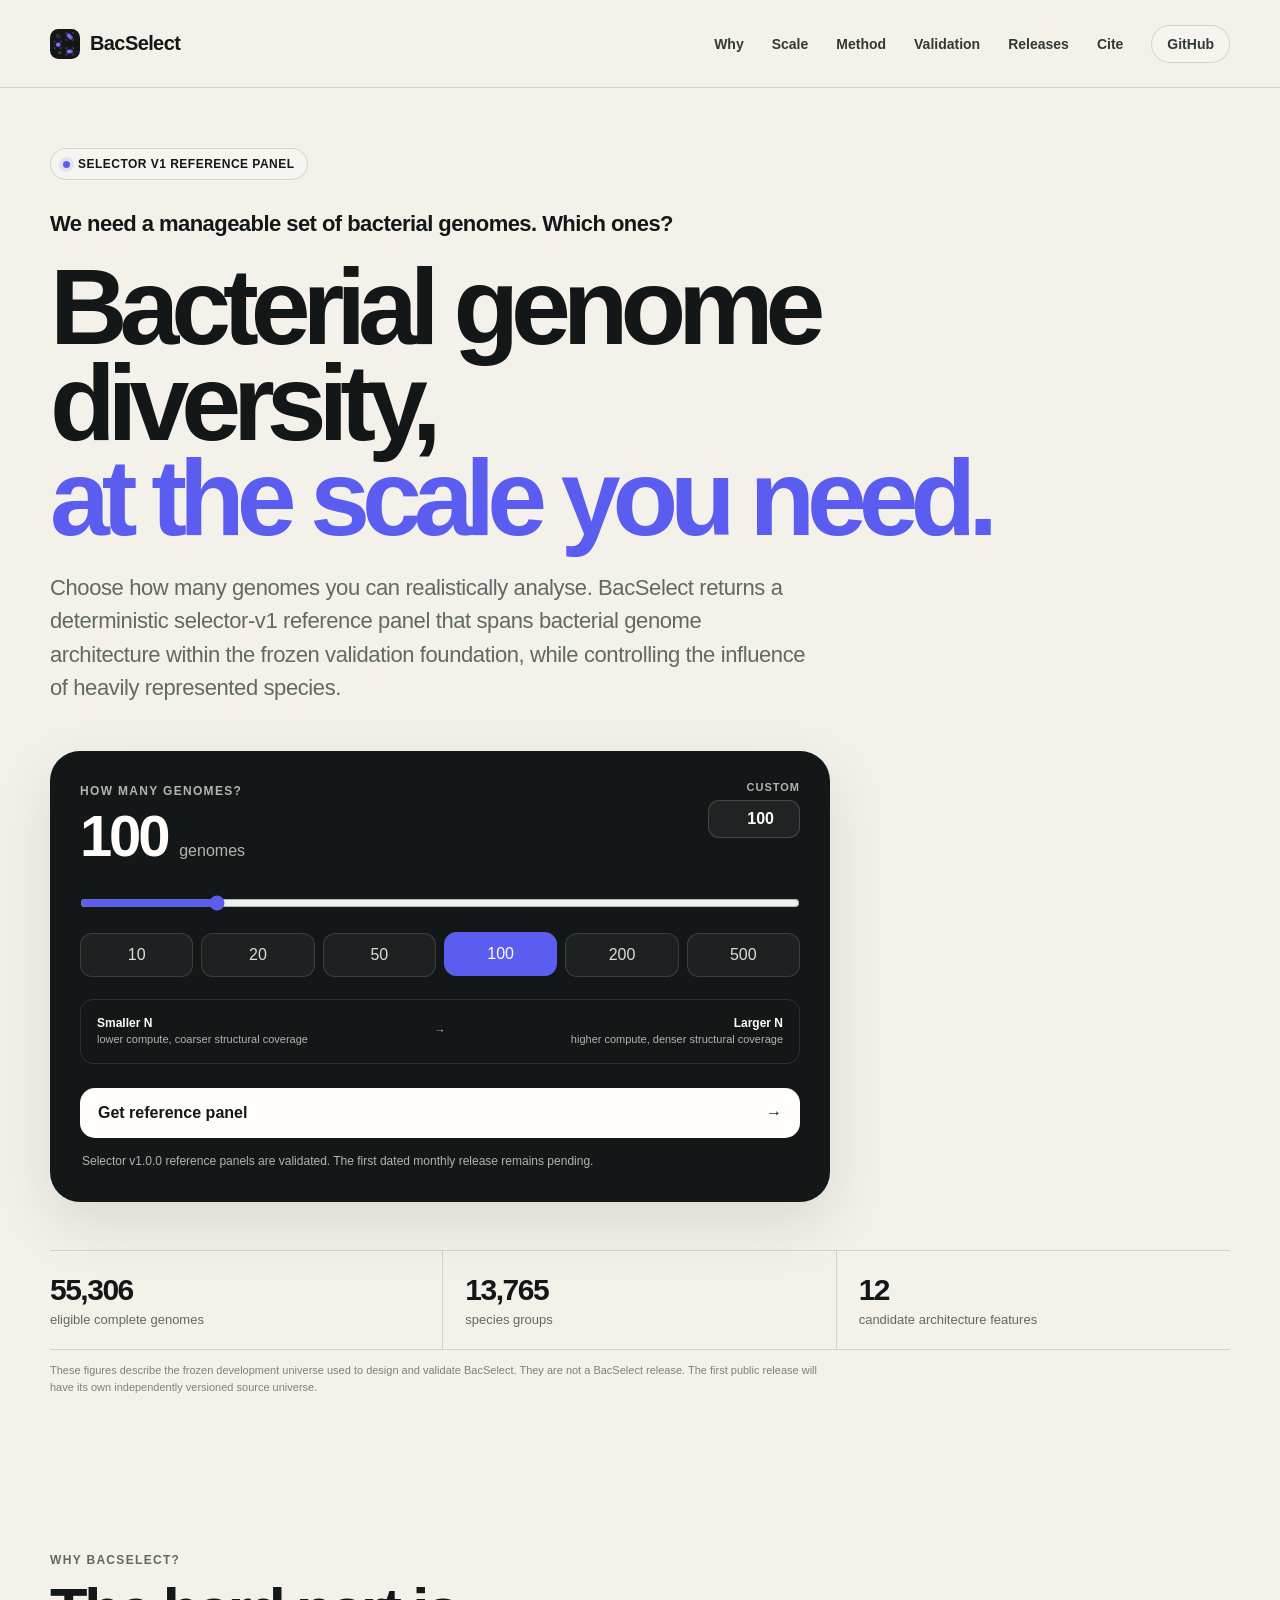
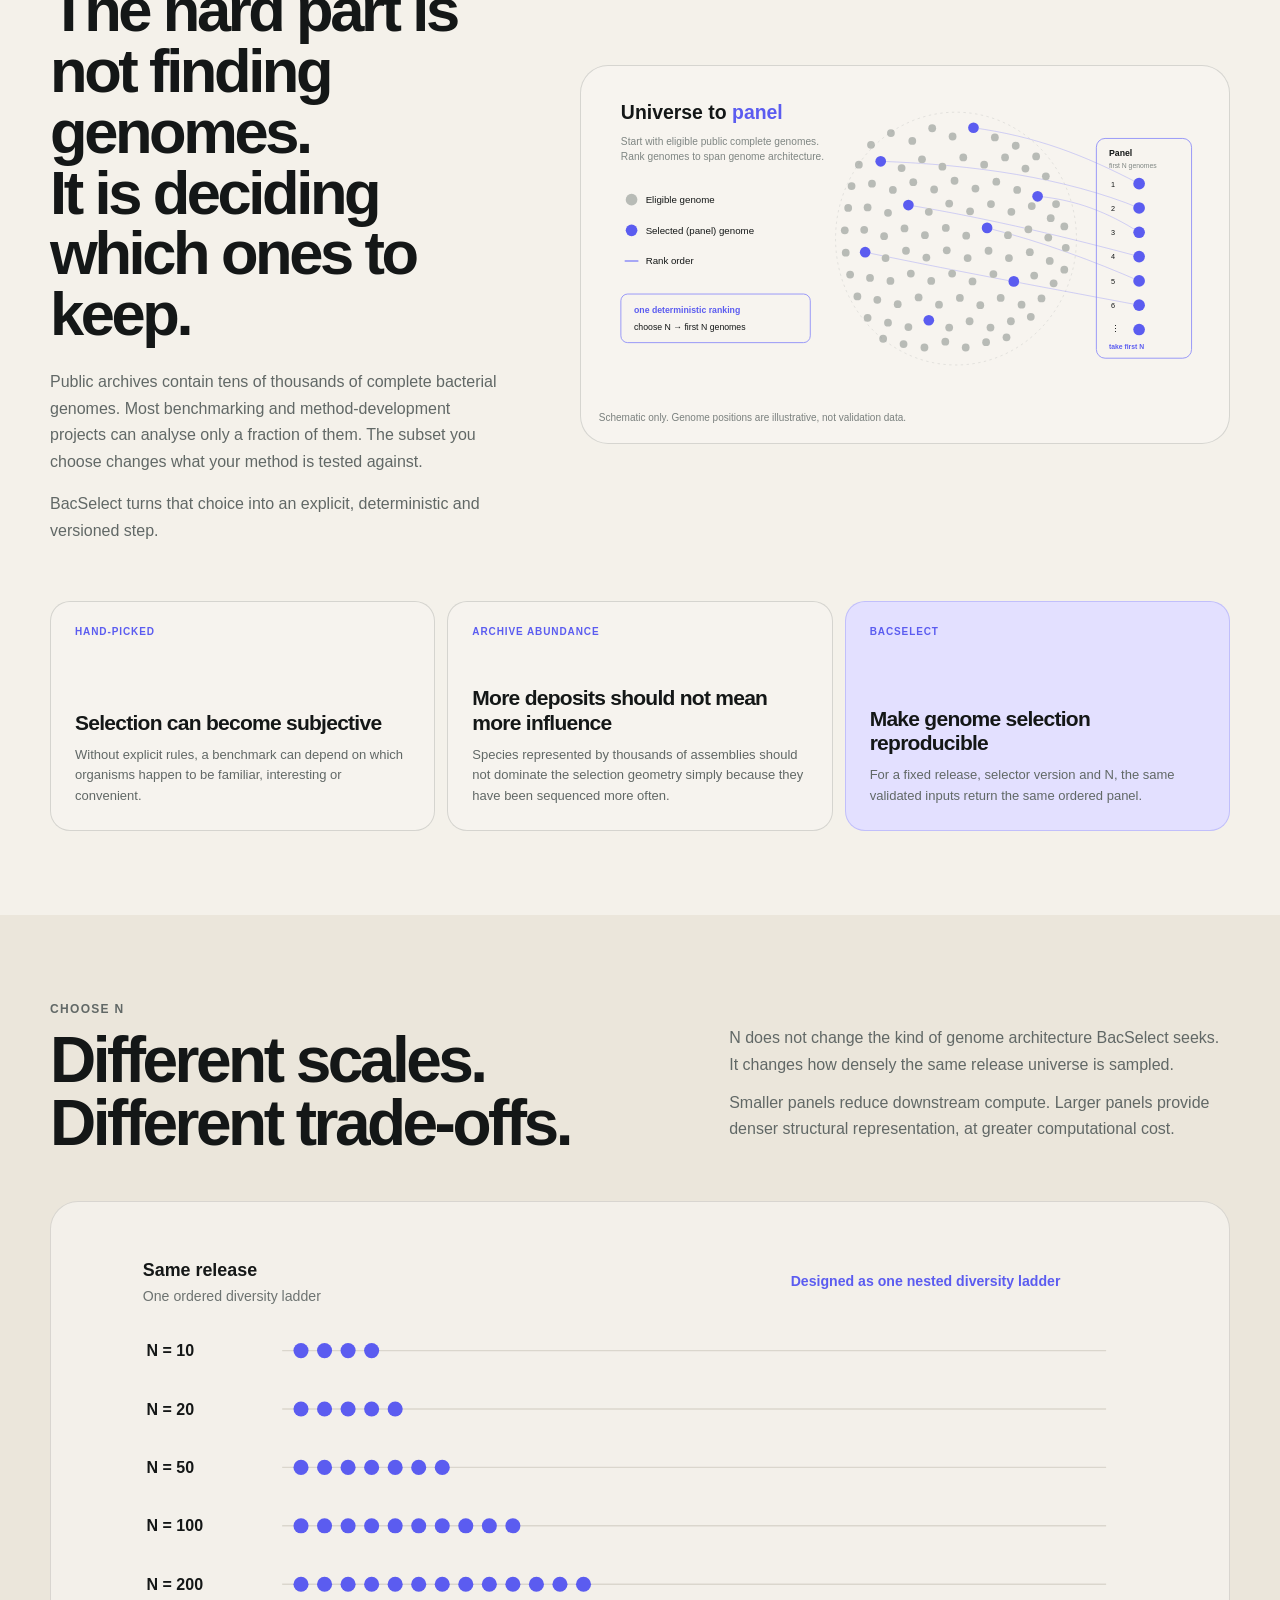
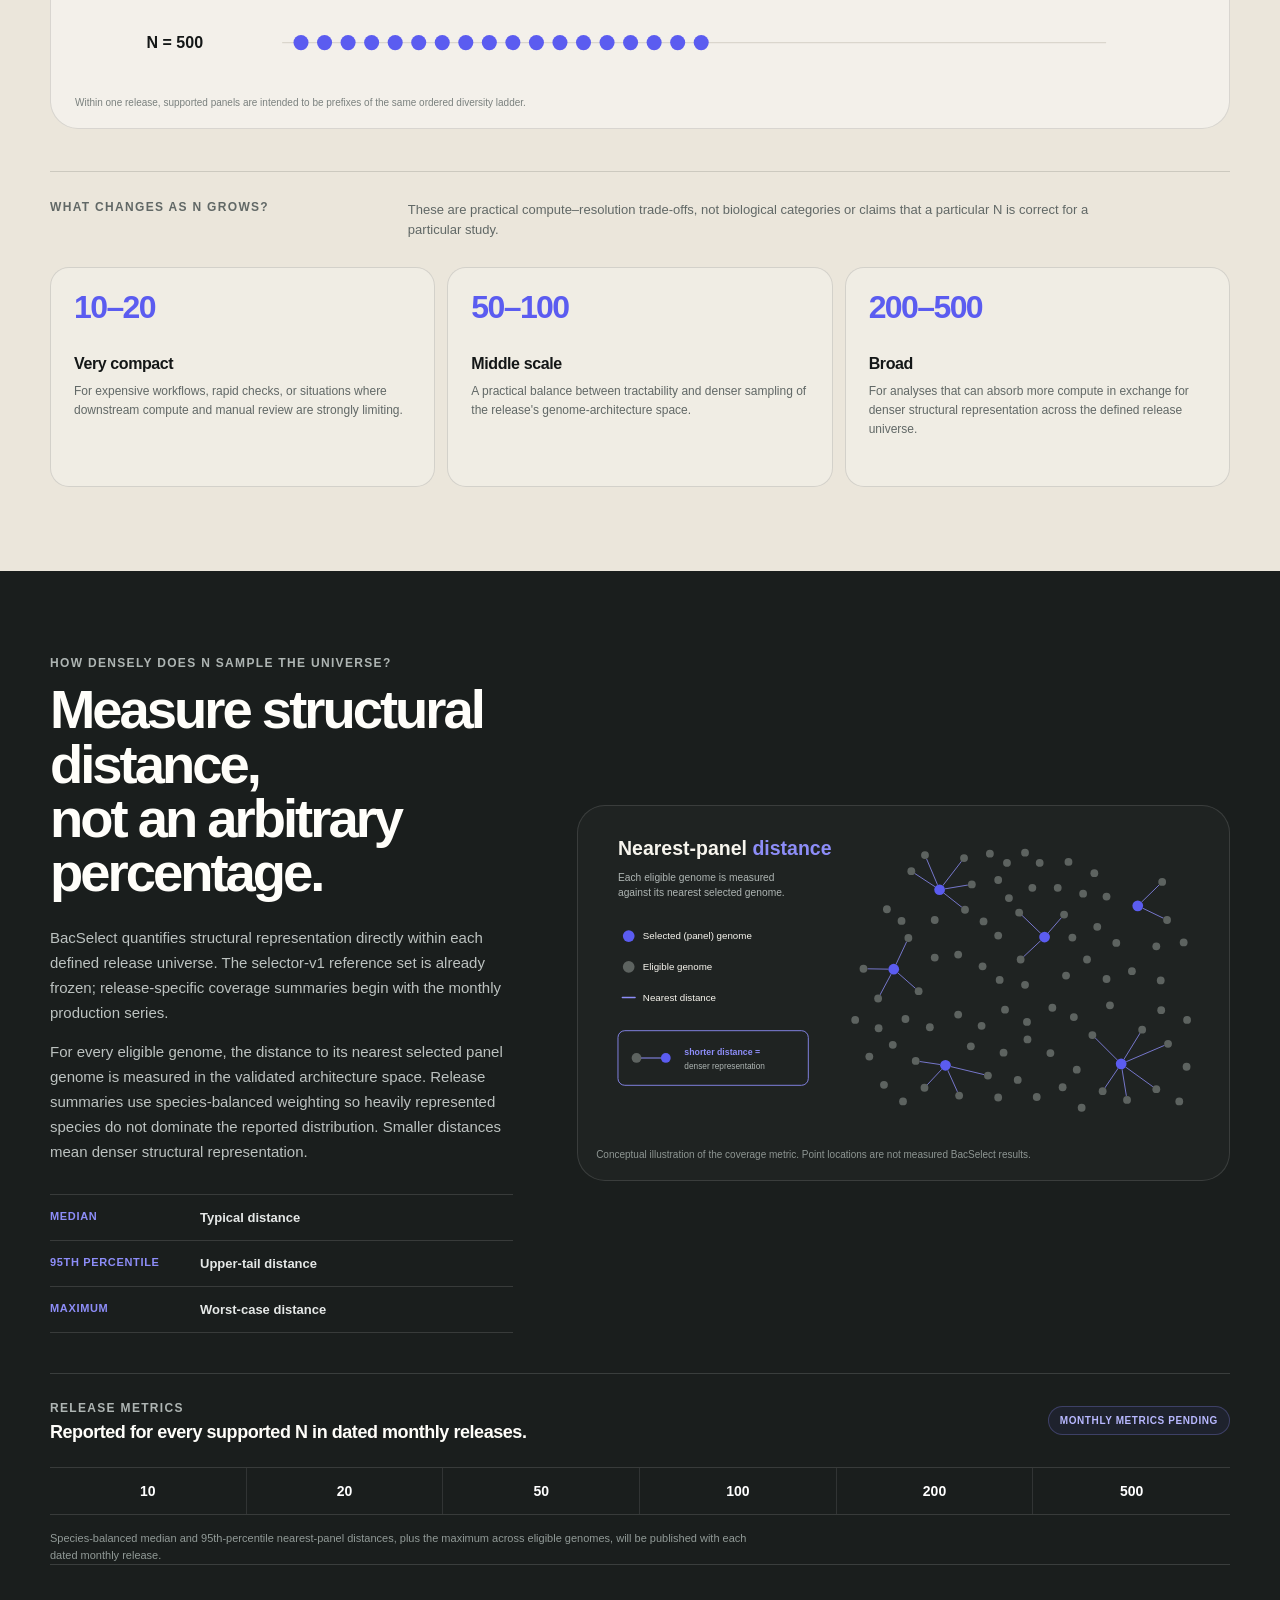
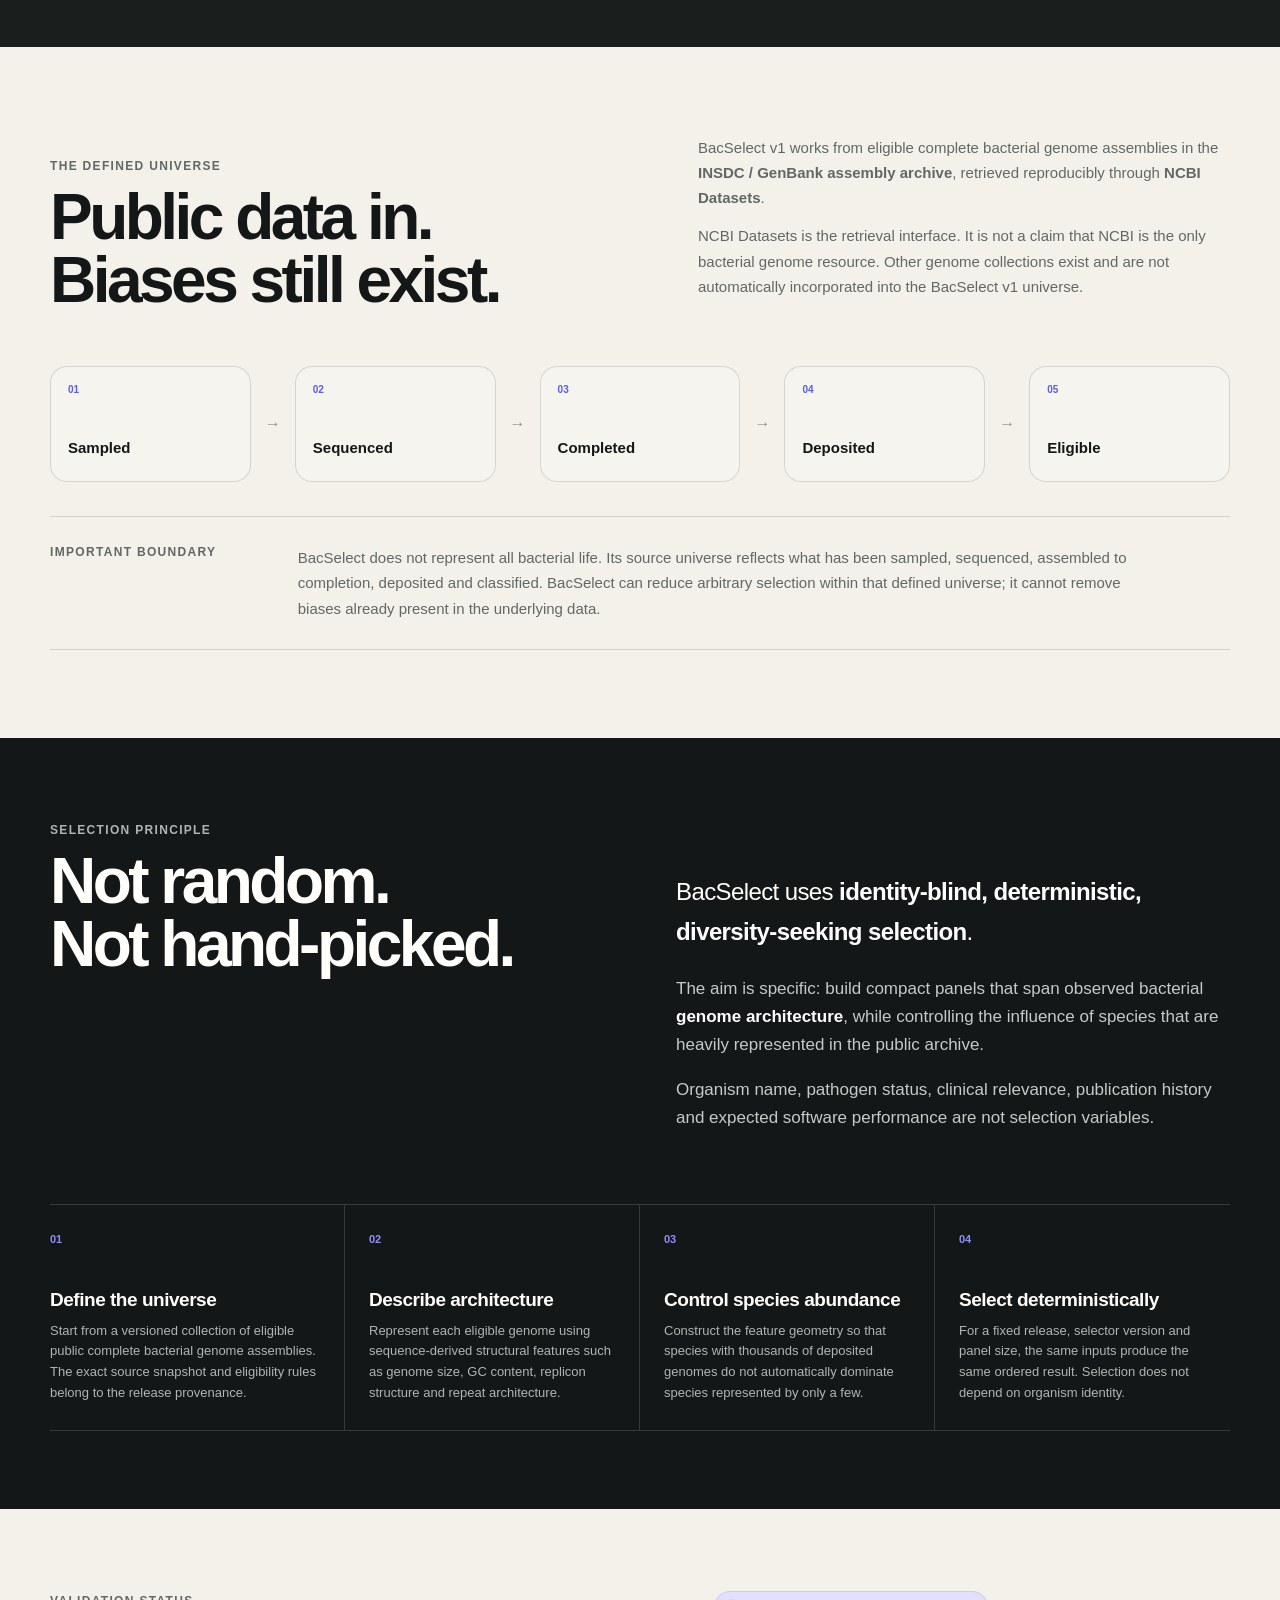
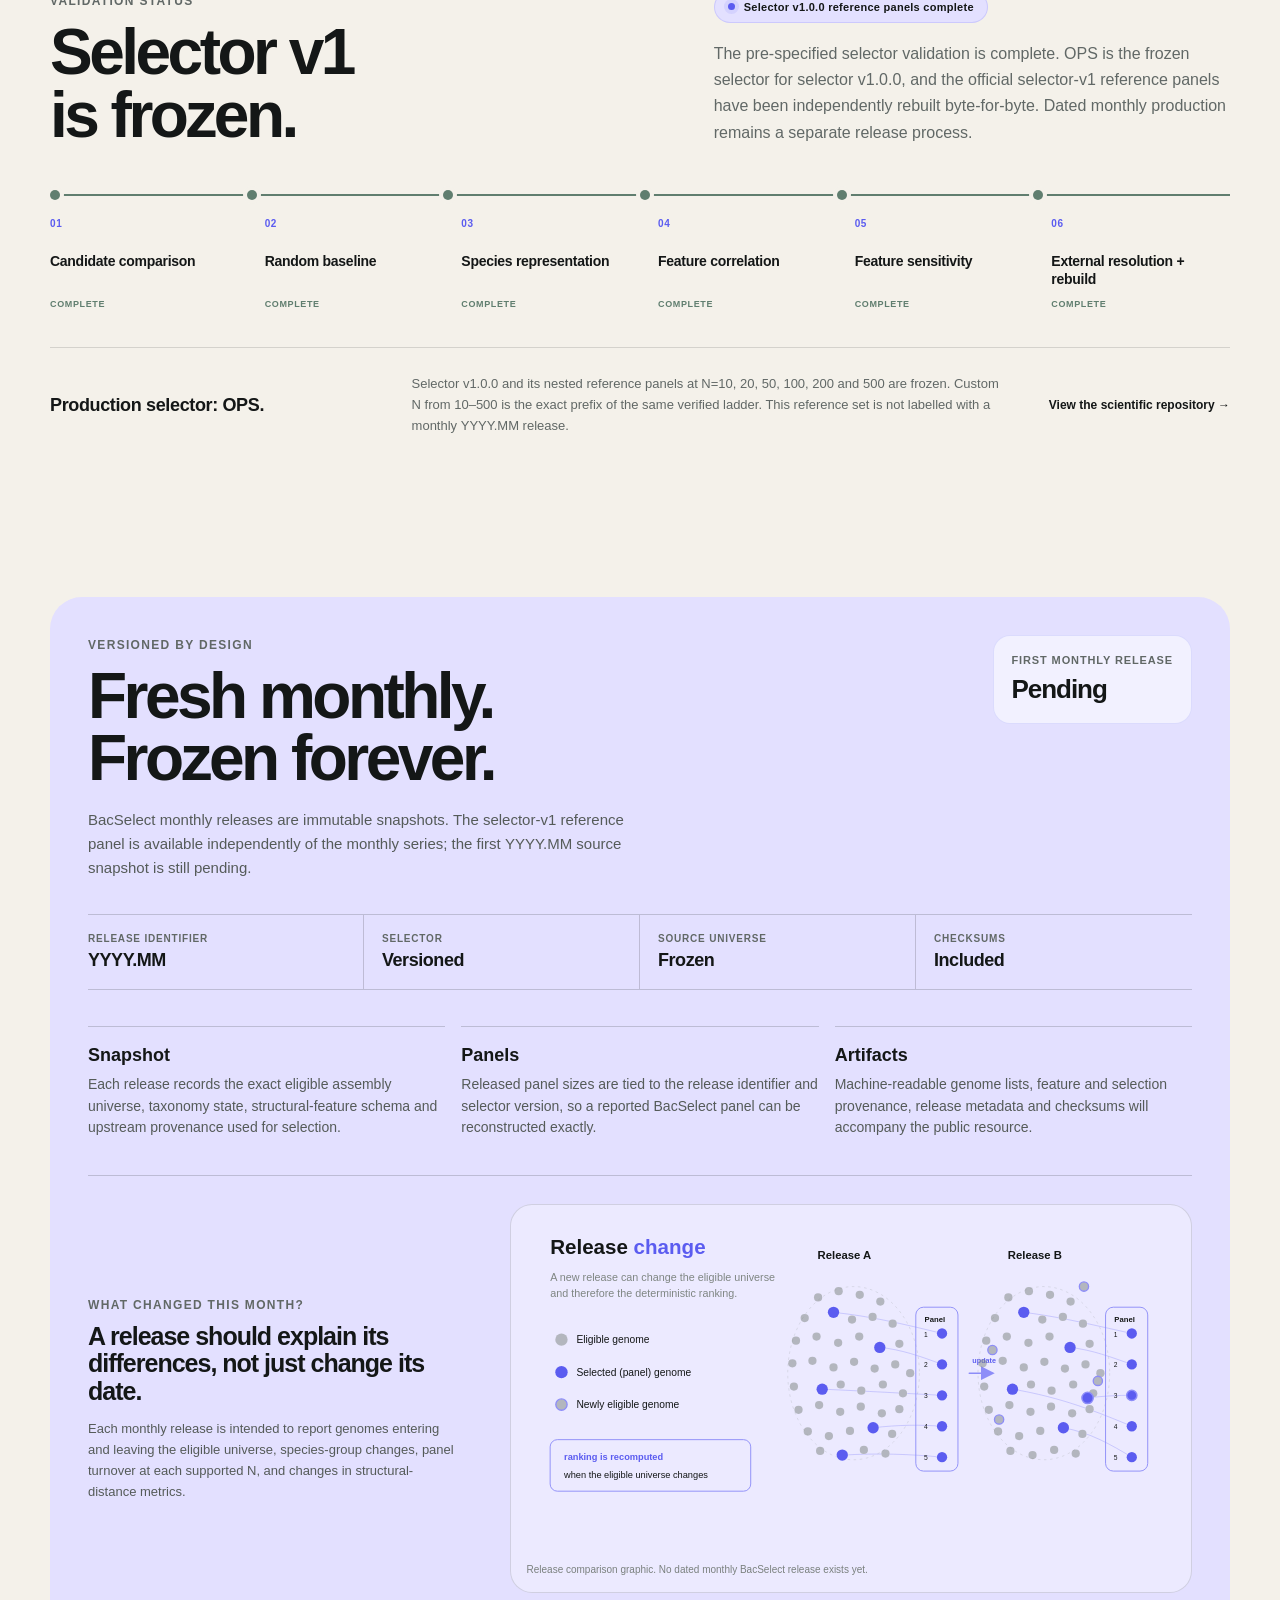
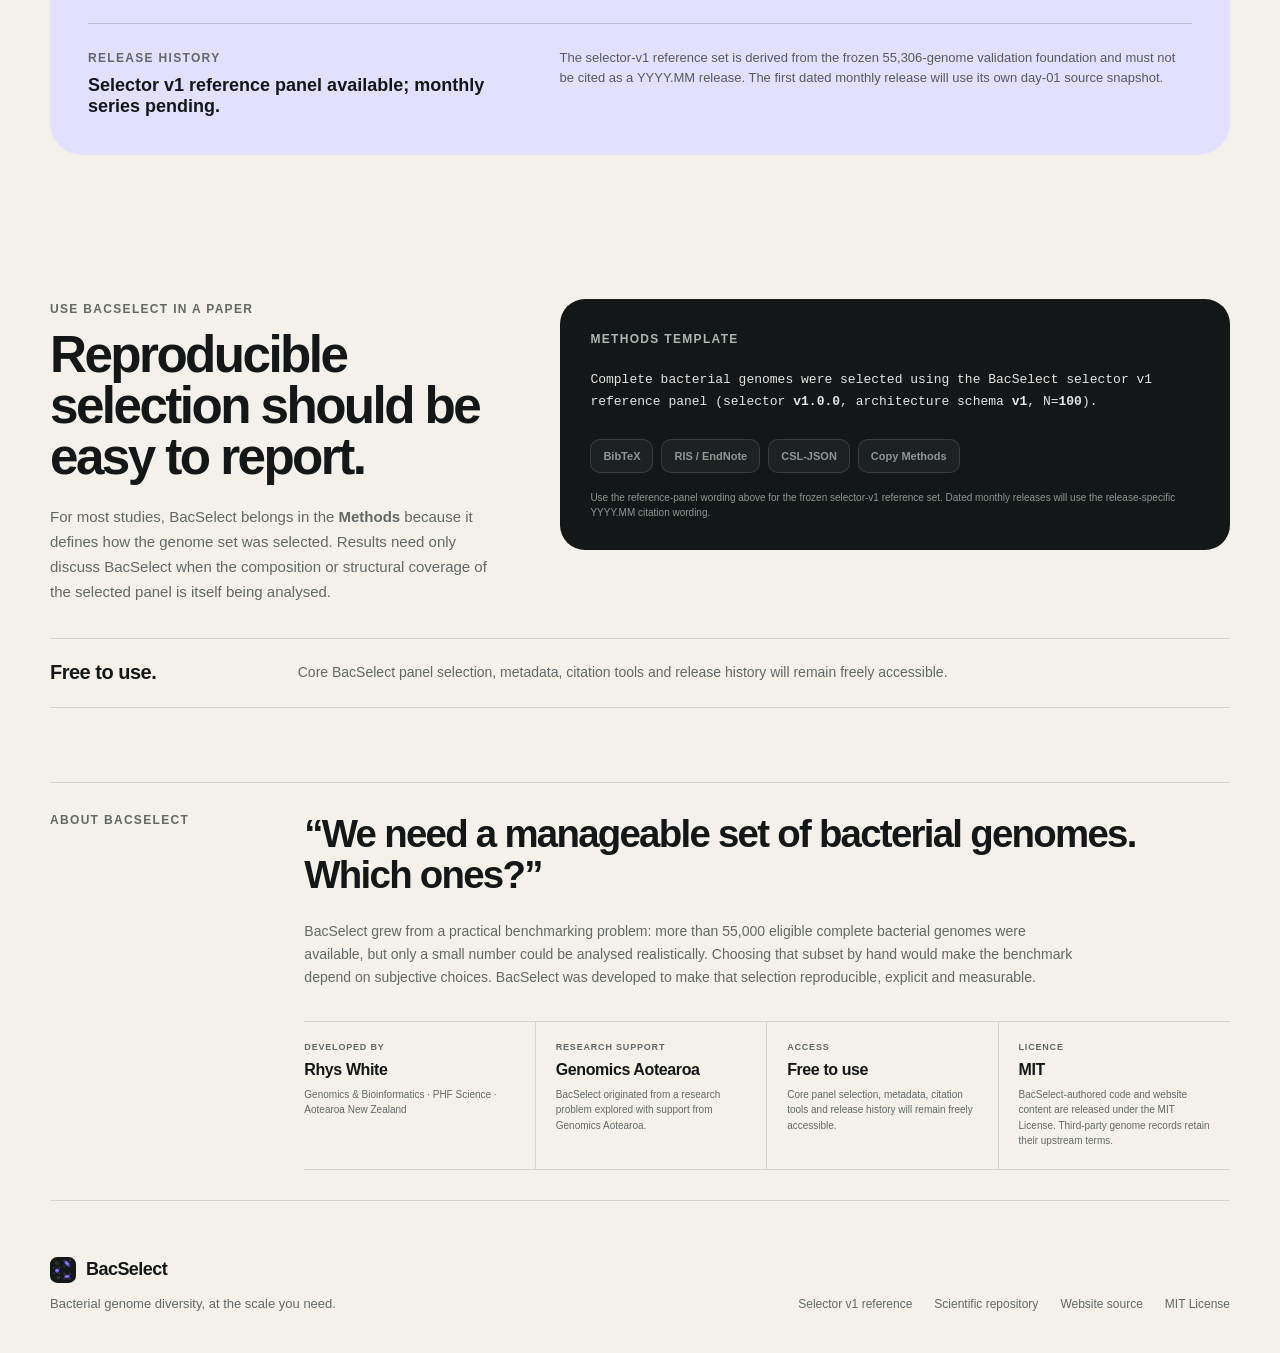
==== commit ce33856c: "Publish selector-v1 reference panels" ====
--- a/index.html
+++ b/index.html
@@ -44,11 +44,11 @@
     <section class="hero shell">
       <div class="status-pill">
         <span class="status-dot" aria-hidden="true"></span>
-        <span id="statusLabel">Development preview</span>
+        <span id="statusLabel">Selector v1 reference panel</span>
       </div>
       <p class="hero-question">We need a manageable set of bacterial genomes. Which ones?</p>
       <h1>Bacterial genome diversity,<br><em>at the scale you need.</em></h1>
-      <p class="hero-copy">Choose how many genomes you can realistically analyse. BacSelect is being built to return a deterministic panel that spans bacterial genome architecture within a defined public complete-genome universe, while controlling the influence of heavily represented species.</p>
+      <p class="hero-copy">Choose how many genomes you can realistically analyse. BacSelect returns a deterministic selector-v1 reference panel that spans bacterial genome architecture within the frozen validation foundation, while controlling the influence of heavily represented species.</p>
 
       <div id="explore" class="selector-card" aria-labelledby="selector-title">
         <div class="selector-heading">
@@ -80,12 +80,12 @@
         </div>
 
         <button id="buildButton" class="build-button" type="button">
-          <span>Select genomes</span>
+          <span>Get reference panel</span>
           <span aria-hidden="true">→</span>
         </button>
-        <p id="buildNote" class="build-note" role="status">Panel generation will activate with the first validated BacSelect release.</p>
+        <p id="buildNote" class="build-note" role="status">Selector v1.0.0 reference panels are validated. The first dated monthly release remains pending.</p>
         <noscript>
-          <p class="noscript-note">JavaScript is required for the interactive panel-size control. No public BacSelect panel is currently released.</p>
+          <p class="noscript-note">JavaScript is required for custom-N reference panels. Preset accession lists are published directly: <a href="data/reference-v1/panel-n10.txt">N=10</a>, <a href="data/reference-v1/panel-n20.txt">N=20</a>, <a href="data/reference-v1/panel-n50.txt">N=50</a>, <a href="data/reference-v1/panel-n100.txt">N=100</a>, <a href="data/reference-v1/panel-n200.txt">N=200</a>, and <a href="data/reference-v1/panel-n500.txt">N=500</a>.</p>
         </noscript>
       </div>
 
@@ -98,12 +98,8 @@
         <div class="result-header">
           <div>
             <span class="eyebrow">Panel status</span>
-            <h2 id="resultTitle">No validated panel released yet</h2>
-            <p id="resultLead">
-              BacSelect validation is underway and no selector version has
-              been frozen. No genome identities are being served from the
-              development preview.
-            </p>
+            <h2 id="resultTitle">Selector v1 reference panel</h2>
+            <p id="resultLead">The selector-v1 reference panel is validated and frozen. It is a reference set derived from the validation foundation, not a dated monthly BacSelect release.</p>
           </div>
           <div class="result-n">
             <strong id="resultN">100</strong>
@@ -113,32 +109,26 @@
 
         <div class="result-meta">
           <div>
-            <span>Release</span>
-            <strong id="resultRelease">Pending</strong>
+            <span>Panel identity</span>
+            <strong id="resultRelease">Selector v1 reference</strong>
           </div>
           <div>
             <span>Selector version</span>
-            <strong id="resultSelector">Pending</strong>
-          </div>
-          <div>
-            <span>Panel</span>
-            <strong id="resultAvailability">Not released</strong>
+            <strong id="resultSelector">v1.0.0</strong>
+          </div>
+          <div>
+            <span>Monthly release</span>
+            <strong id="resultAvailability">Pending</strong>
           </div>
         </div>
 
         <div class="result-actions">
-          <button type="button" disabled>Panel TSV</button>
-          <button type="button" disabled>Provenance</button>
-          <a
-            id="resultRepoLink"
-            href="https://github.com/BacSelect/bacselect"
-          >View scientific repository <span aria-hidden="true">→</span></a>
-        </div>
-
-        <p class="result-note">
-          Downloads remain disabled until the first validated BacSelect
-          release.
-        </p>
+          <a id="referenceDownload" class="result-download disabled" aria-disabled="true">Download accessions</a>
+          <a id="referenceProvenance" class="result-download disabled" aria-disabled="true">Provenance</a>
+          <a id="resultRepoLink" href="https://github.com/BacSelect/bacselect">View scientific repository <span aria-hidden="true">→</span></a>
+        </div>
+
+        <p id="resultNote" class="result-note">The frozen selector-v1 reference artifacts are published with this site. Choose N and select Get reference panel to download the exact prefix of the verified OPS ladder.</p>
       </section>
 
       <div class="foundation" aria-label="BacSelect development foundation universe">
@@ -253,7 +243,7 @@
           <div class="coverage-copy">
             <span class="eyebrow">How densely does N sample the universe?</span>
             <h2>Measure structural distance,<br>not an arbitrary percentage.</h2>
-            <p>BacSelect will quantify structural representation directly within each defined release universe.</p>
+            <p>BacSelect quantifies structural representation directly within each defined release universe. The selector-v1 reference set is already frozen; release-specific coverage summaries begin with the monthly production series.</p>
             <p>For every eligible genome, the distance to its nearest selected panel genome is measured in the validated architecture space. Release summaries use species-balanced weighting so heavily represented species do not dominate the reported distribution. Smaller distances mean denser structural representation.</p>
 
             <div class="coverage-metrics">
@@ -285,9 +275,9 @@
           <div class="coverage-release-top">
             <div>
               <span class="eyebrow">Release metrics</span>
-              <strong>Reported for every supported N after validation.</strong>
+              <strong>Reported for every supported N in dated monthly releases.</strong>
             </div>
-            <span class="pending-badge">Pending selector v1</span>
+            <span class="pending-badge">Monthly metrics pending</span>
           </div>
 
           <div class="coverage-n-preview" aria-label="Planned BacSelect panel sizes">
@@ -302,7 +292,7 @@
             <p class="coverage-preview-note">
               Species-balanced median and 95th-percentile nearest-panel distances,
               plus the maximum across eligible genomes, will be published with each
-              validated release.
+              dated monthly release.
             </p>
         </div>
       </div>
@@ -317,7 +307,7 @@
         </div>
 
         <div class="universe-heading-copy">
-          <p>BacSelect v1 is being designed around eligible complete bacterial genome assemblies in the <strong>INSDC / GenBank assembly archive</strong>, retrieved reproducibly through <strong>NCBI Datasets</strong>.</p>
+          <p>BacSelect v1 works from eligible complete bacterial genome assemblies in the <strong>INSDC / GenBank assembly archive</strong>, retrieved reproducibly through <strong>NCBI Datasets</strong>.</p>
           <p>NCBI Datasets is the retrieval interface. It is not a claim that NCBI is the only bacterial genome resource. Other genome collections exist and are not automatically incorporated into the BacSelect v1 universe.</p>
         </div>
       </div>
@@ -364,7 +354,7 @@
             <h2>Not random.<br>Not hand-picked.</h2>
           </div>
           <div class="method-copy">
-            <p class="lead">BacSelect is designed around <strong>identity-blind, deterministic, diversity-seeking selection</strong>.</p>
+            <p class="lead">BacSelect uses <strong>identity-blind, deterministic, diversity-seeking selection</strong>.</p>
             <p>The aim is specific: build compact panels that span observed bacterial <strong>genome architecture</strong>, while controlling the influence of species that are heavily represented in the public archive.</p>
             <p>Organism name, pathogen status, clinical relevance, publication history and expected software performance are not selection variables.</p>
           </div>
@@ -403,15 +393,15 @@
       <div class="validation-heading">
         <div>
           <span class="eyebrow">Validation status</span>
-          <h2>Validation<br>before release.</h2>
+          <h2>Selector v1<br>is frozen.</h2>
         </div>
 
         <div class="validation-heading-copy">
           <div class="validation-state">
             <span class="validation-state-dot" aria-hidden="true"></span>
-            <span>Feature sensitivity analysis complete</span>
-          </div>
-          <p>BacSelect follows a pre-specified, identity-blinded validation plan. Public panels remain unavailable until the selector and structural-feature schema are frozen.</p>
+            <span>Selector v1.0.0 reference panels complete</span>
+          </div>
+          <p>The pre-specified selector validation is complete. OPS is the frozen selector for selector v1.0.0, and the official selector-v1 reference panels have been independently rebuilt byte-for-byte. Dated monthly production remains a separate release process.</p>
         </div>
       </div>
 
@@ -449,17 +439,17 @@
           <small>Complete</small>
         </article>
 
-        <article class="validation-node current">
+        <article class="validation-node complete">
           <span>06</span>
-          <strong>Remaining validation</strong>
-          <small>In progress</small>
+          <strong>External resolution + rebuild</strong>
+          <small>Complete</small>
         </article>
       </div>
 
       <div class="validation-summary">
-        <strong>Selector decision remains open.</strong>
-        <p>Repeat-scale testing, input-order invariance, deterministic rebuild and update-stability analyses remain before selector v1 is frozen.</p>
-        <a href="https://github.com/BacSelect/bacselect">Follow the validation <span aria-hidden="true">→</span></a>
+        <strong>Production selector: OPS.</strong>
+        <p>Selector v1.0.0 and its nested reference panels at N=10, 20, 50, 100, 200 and 500 are frozen. Custom N from 10–500 is the exact prefix of the same verified ladder. This reference set is not labelled with a monthly <code>YYYY.MM</code> release.</p>
+        <a href="https://github.com/BacSelect/bacselect">View the scientific repository <span aria-hidden="true">→</span></a>
       </div>
     </section>
 
@@ -469,10 +459,10 @@
           <div>
             <span class="eyebrow">Versioned by design</span>
             <h2>Fresh monthly.<br>Frozen forever.</h2>
-            <p class="release-intro">BacSelect releases are planned as immutable snapshots. A panel should remain reproducible long after the public genome archive has changed.</p>
+            <p class="release-intro">BacSelect monthly releases are immutable snapshots. The selector-v1 reference panel is available independently of the monthly series; the first <code>YYYY.MM</code> source snapshot is still pending.</p>
           </div>
           <div class="release-badge">
-            <span>First public release</span>
+            <span>First monthly release</span>
             <strong>Pending</strong>
           </div>
         </div>
@@ -523,16 +513,16 @@
               src="assets/release-change.svg"
               alt="A schematic comparison of previous and current BacSelect releases showing genome and panel changes."
             >
-            <figcaption>Release comparison graphic. No public BacSelect release exists yet.</figcaption>
+            <figcaption>Release comparison graphic. No dated monthly BacSelect release exists yet.</figcaption>
           </figure>
         </div>
 
         <div class="release-history">
           <div>
             <span class="eyebrow">Release history</span>
-            <strong>No BacSelect release has been published yet.</strong>
-          </div>
-          <p>The current figures on this site describe the frozen development foundation used to design and validate BacSelect. They are not a BacSelect release.</p>
+            <strong>Selector v1 reference panel available; monthly series pending.</strong>
+          </div>
+          <p>The selector-v1 reference set is derived from the frozen 55,306-genome validation foundation and must not be cited as a <code>YYYY.MM</code> release. The first dated monthly release will use its own day-01 source snapshot.</p>
         </div>
       </div>
     </section>
@@ -547,16 +537,16 @@
 
         <div class="methods-card">
           <span class="eyebrow">Methods template</span>
-          <p>Complete bacterial genomes were selected using BacSelect release <strong>YYYY.MM</strong> (selector <strong>vX.Y.Z</strong>, architecture schema <strong>vX</strong>, N=<strong>N</strong>).</p>
+          <p id="methodsTemplate">Complete bacterial genomes were selected using the BacSelect selector v1 reference panel (selector <strong>v1.0.0</strong>, architecture schema <strong>v1</strong>, N=<strong id="methodsN">100</strong>).</p>
 
           <div class="citation-actions">
             <button type="button" disabled>BibTeX</button>
             <button type="button" disabled>RIS / EndNote</button>
             <button type="button" disabled>CSL-JSON</button>
-            <button type="button" disabled>Copy Methods</button>
-          </div>
-
-          <small>Citation downloads will activate with the first validated release.</small>
+            <button id="copyMethodsButton" type="button">Copy Methods</button>
+          </div>
+
+          <small>Use the reference-panel wording above for the frozen selector-v1 reference set. Dated monthly releases will use the release-specific <code>YYYY.MM</code> citation wording.</small>
         </div>
       </div>
 
@@ -608,7 +598,7 @@
       <p>Bacterial genome diversity, at the scale you need.</p>
     </div>
     <div class="footer-meta">
-      <span>Development preview</span>
+      <span>Selector v1 reference</span>
       <a
         href="https://github.com/BacSelect/bacselect"
       >Scientific repository</a>
--- a/assets/styles.css
+++ b/assets/styles.css
@@ -25,7 +25,11 @@
   transition: transform .15s ease;
 }.skip-link:focus {
   transform: translateY(0);
-}body {
+}html {
+  scroll-padding-top: 104px;
+}
+
+body {
   margin: 0;
   background: var(--paper);
   color: var(--ink);
@@ -33,13 +37,19 @@
   -webkit-font-smoothing: antialiased;
 }button,
 input { font: inherit; }a { color: inherit; }.shell { width: min(calc(100% - 48px), var(--max)); margin-inline: auto; }.site-header {
-  width: min(calc(100% - 48px), var(--max));
-  margin: 0 auto;
+  position: sticky;
+  top: 0;
+  z-index: 100;
+  width: 100%;
+  margin: 0;
   height: 88px;
+  padding-inline: max(24px, calc((100% - var(--max)) / 2));
+  box-sizing: border-box;
   display: flex;
   align-items: center;
   justify-content: space-between;
   border-bottom: 1px solid var(--line);
+  background: var(--paper);
 }.brand { display: inline-flex; align-items: center; gap: 10px; font-weight: 760; letter-spacing: -0.03em; text-decoration: none; font-size: 20px; }.brand img { display: block; }nav { display: flex; align-items: center; gap: 28px; font-size: 14px; font-weight: 620; }nav a { text-decoration: none; color: #333837; }nav a:hover { color: var(--accent); }.nav-cta { border: 1px solid var(--line); border-radius: 999px; padding: 10px 15px; background: rgba(255,255,255,.25); }.hero { padding: 60px 0 72px; }.status-pill { display: inline-flex; gap: 8px; align-items: center; padding: 8px 12px; border: 1px solid var(--line); border-radius: 999px; font-size: 12px; font-weight: 700; letter-spacing: .04em; text-transform: uppercase; background: rgba(255,255,255,.28); }.status-pill .status-dot { width: 7px; height: 7px; border-radius: 50%; background: var(--accent); box-shadow: 0 0 0 4px rgba(91,92,240,.12); }h1 { margin: 28px 0 24px; max-width: 1120px; font-size: clamp(56px, 8.4vw, 112px); line-height: .89; letter-spacing: -.075em; font-weight: 730; }h1 em { color: var(--accent); font-style: normal; }.hero-copy { max-width: 760px; margin: 0 0 46px; color: var(--muted); font-size: clamp(18px, 2vw, 22px); line-height: 1.52; letter-spacing: -.018em; }.selector-card { max-width: 780px; background: var(--ink); color: var(--white); border-radius: 30px; padding: 30px; box-shadow: 0 22px 60px rgba(20,23,23,.11); }.selector-heading { display: flex; justify-content: space-between; align-items: flex-start; gap: 20px; }.eyebrow { display: inline-block; color: var(--muted); font-size: 12px; font-weight: 780; letter-spacing: .11em; text-transform: uppercase; }.selector-card .eyebrow { color: #aeb5b3; }.n-display { margin-top: 8px; display: flex; gap: 12px; align-items: baseline; }#nValue { font-size: 58px; line-height: 1; font-weight: 720; letter-spacing: -.055em; font-variant-numeric: tabular-nums; }.n-unit { color: #aeb5b3; font-size: 16px; }.custom-control { display: grid; gap: 7px; justify-items: end; }.custom-control label { color: #aeb5b3; font-size: 11px; font-weight: 760; letter-spacing: .09em; text-transform: uppercase; }.custom-control input { width: 92px; border: 1px solid rgba(255,255,255,.16); border-radius: 11px; padding: 9px 10px; background: rgba(255,255,255,.055); color: var(--white); text-align: right; font-weight: 700; font-variant-numeric: tabular-nums; outline: none; }.custom-control input:focus { border-color: var(--accent); box-shadow: 0 0 0 3px rgba(91,92,240,.16); }input[type="range"] { width: 100%; margin: 30px 0 22px; accent-color: var(--accent); }.presets { display: grid; grid-template-columns: repeat(6, 1fr); gap: 8px; }.presets button { border: 1px solid rgba(255,255,255,.14); color: #d9dddc; background: rgba(255,255,255,.045); border-radius: 12px; padding: 12px 8px; cursor: pointer; transition: .18s ease; }.presets button:hover,
 .presets button.active { border-color: var(--accent); background: var(--accent); color: white; transform: translateY(-1px); }.build-button { margin-top: 24px; width: 100%; border: 0; border-radius: 15px; padding: 16px 18px; display: flex; align-items: center; justify-content: space-between; background: var(--white); color: var(--ink); font-weight: 760; cursor: pointer; }.build-button:hover { background: var(--accent-soft); }.noscript-note {
   margin: 10px 0 0;
@@ -284,8 +294,8 @@
   color: #7b817f;
   font-size: 11px;
   line-height: 1.5;
-}@media (max-width: 820px) {.shell,
-.site-header { width: min(calc(100% - 32px), var(--max)); }.site-header { height: 72px; }nav a:not(.nav-cta) { display: none; }.hero { padding-top: 48px; }h1 { font-size: clamp(52px, 15vw, 82px); }.foundation { grid-template-columns: 1fr 1fr; }.foundation div:nth-child(2) { border-right: 0; }.foundation div:nth-child(-n+2) { border-bottom: 1px solid var(--line); }.foundation div:nth-child(3) { padding-left: 0; grid-column: 1 / -1; border-right: 0; }.section { padding: 84px 0; }.section-intro,
+}@media (max-width: 820px) {.shell { width: 100%; padding-inline: 16px; }
+.site-header { width: 100%; padding-inline: 16px; height: 72px; }nav a:not(.nav-cta) { display: none; }.hero { padding-top: 48px; }h1 { font-size: clamp(52px, 15vw, 82px); }.foundation { grid-template-columns: 1fr 1fr; }.foundation div:nth-child(2) { border-right: 0; }.foundation div:nth-child(-n+2) { border-bottom: 1px solid var(--line); }.foundation div:nth-child(3) { padding-left: 0; grid-column: 1 / -1; border-right: 0; }.section { padding: 84px 0; }.section-intro,
 .method-grid { grid-template-columns: 1fr; gap: 30px; }.steps-grid,
 .release-grid { grid-template-columns: 1fr; }.method-facts { grid-template-columns: 1fr 1fr; }.method-facts article:nth-child(2) { border-right: 0; }.method-facts article:nth-child(-n+2) {
     border-bottom: 1px solid rgba(255,255,255,.15);
@@ -1156,3 +1166,31 @@
     row-gap: 10px;
   }
 }
+
+/* Selector-v1 reference-panel publication state. */
+.result-download {
+  display: inline-flex;
+  align-items: center;
+  justify-content: center;
+  padding: 10px 13px;
+  border: 1px solid var(--line);
+  border-radius: 10px;
+  background: rgba(255,255,255,.55);
+  color: var(--ink);
+  text-decoration: none;
+  font-size: 12px;
+  font-weight: 700;
+}
+.result-download:hover { border-color: rgba(91,92,240,.42); color: var(--accent); }
+.result-download.disabled {
+  pointer-events: none;
+  color: #8a8f8d;
+  background: rgba(255,255,255,.25);
+}
+.validation-summary code,
+.release-intro code,
+.release-history code,
+.methods-card code {
+  font: inherit;
+  font-variant-numeric: tabular-nums;
+}
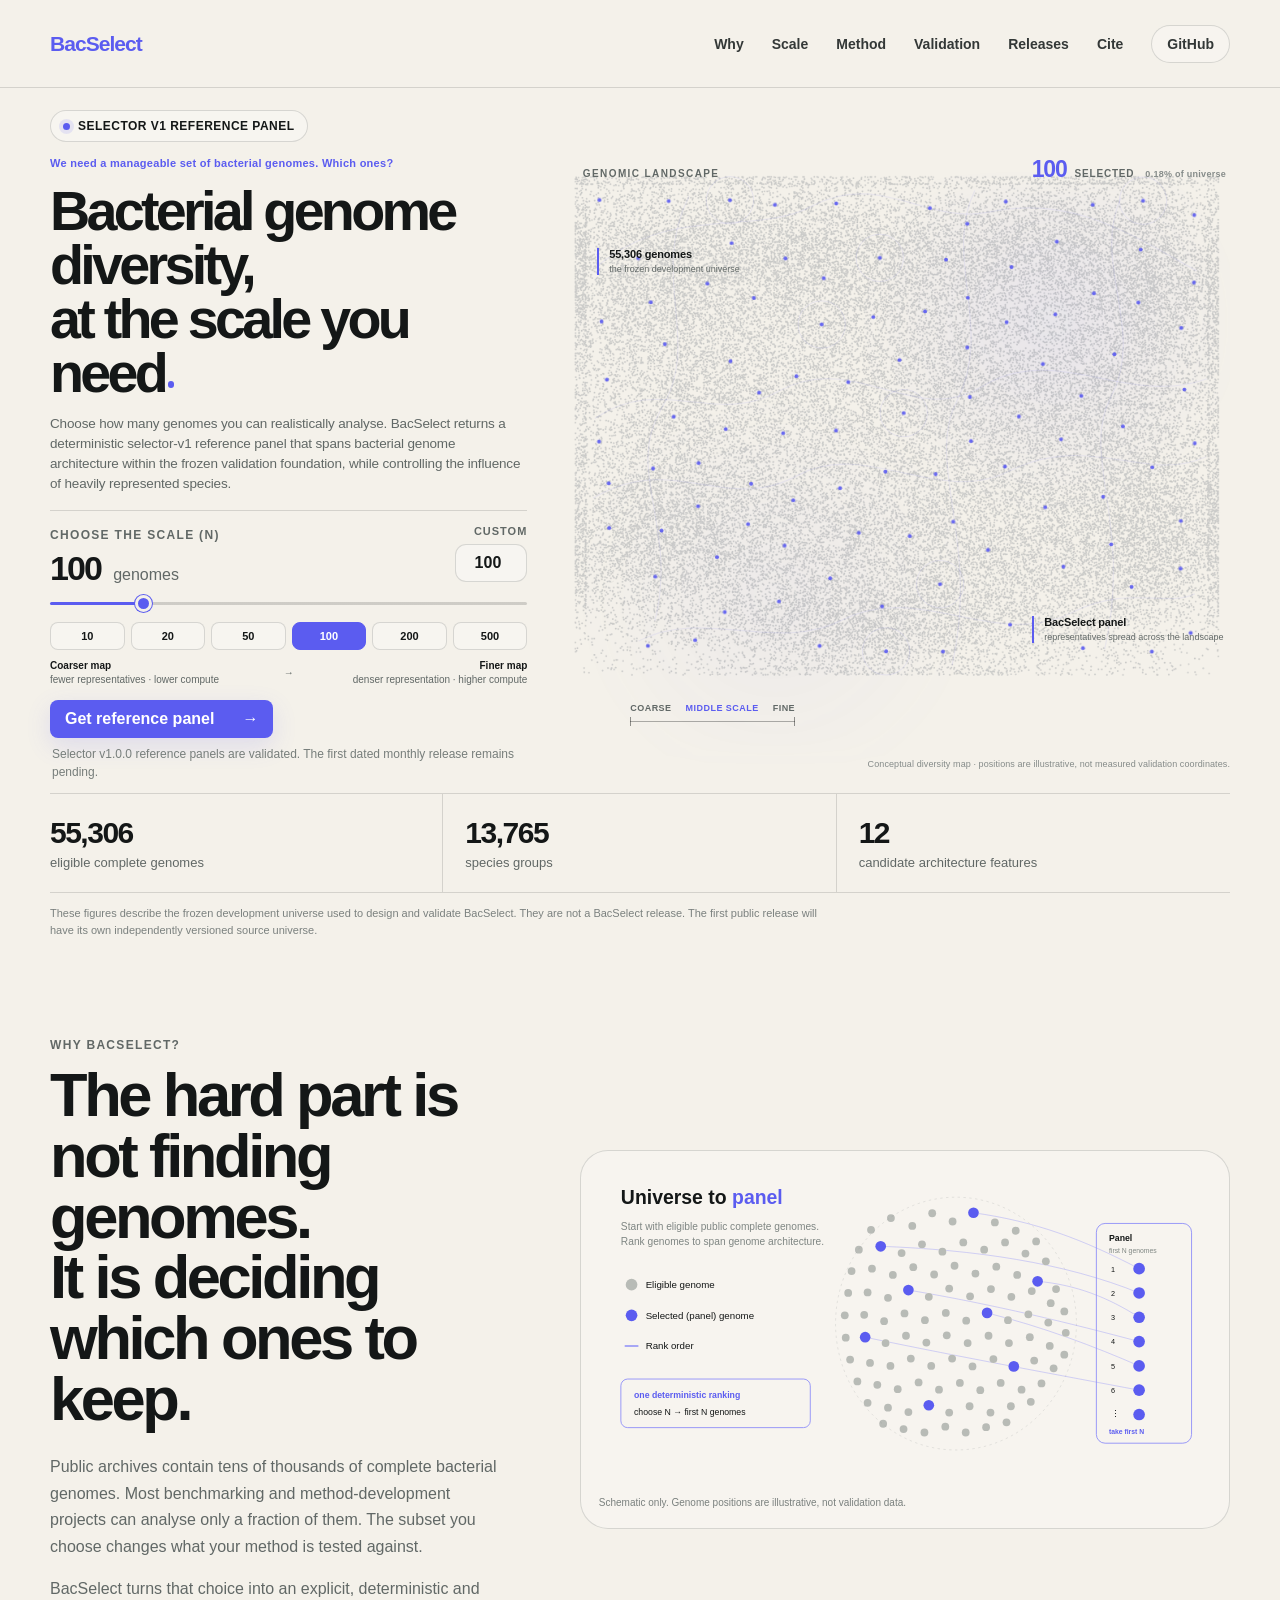
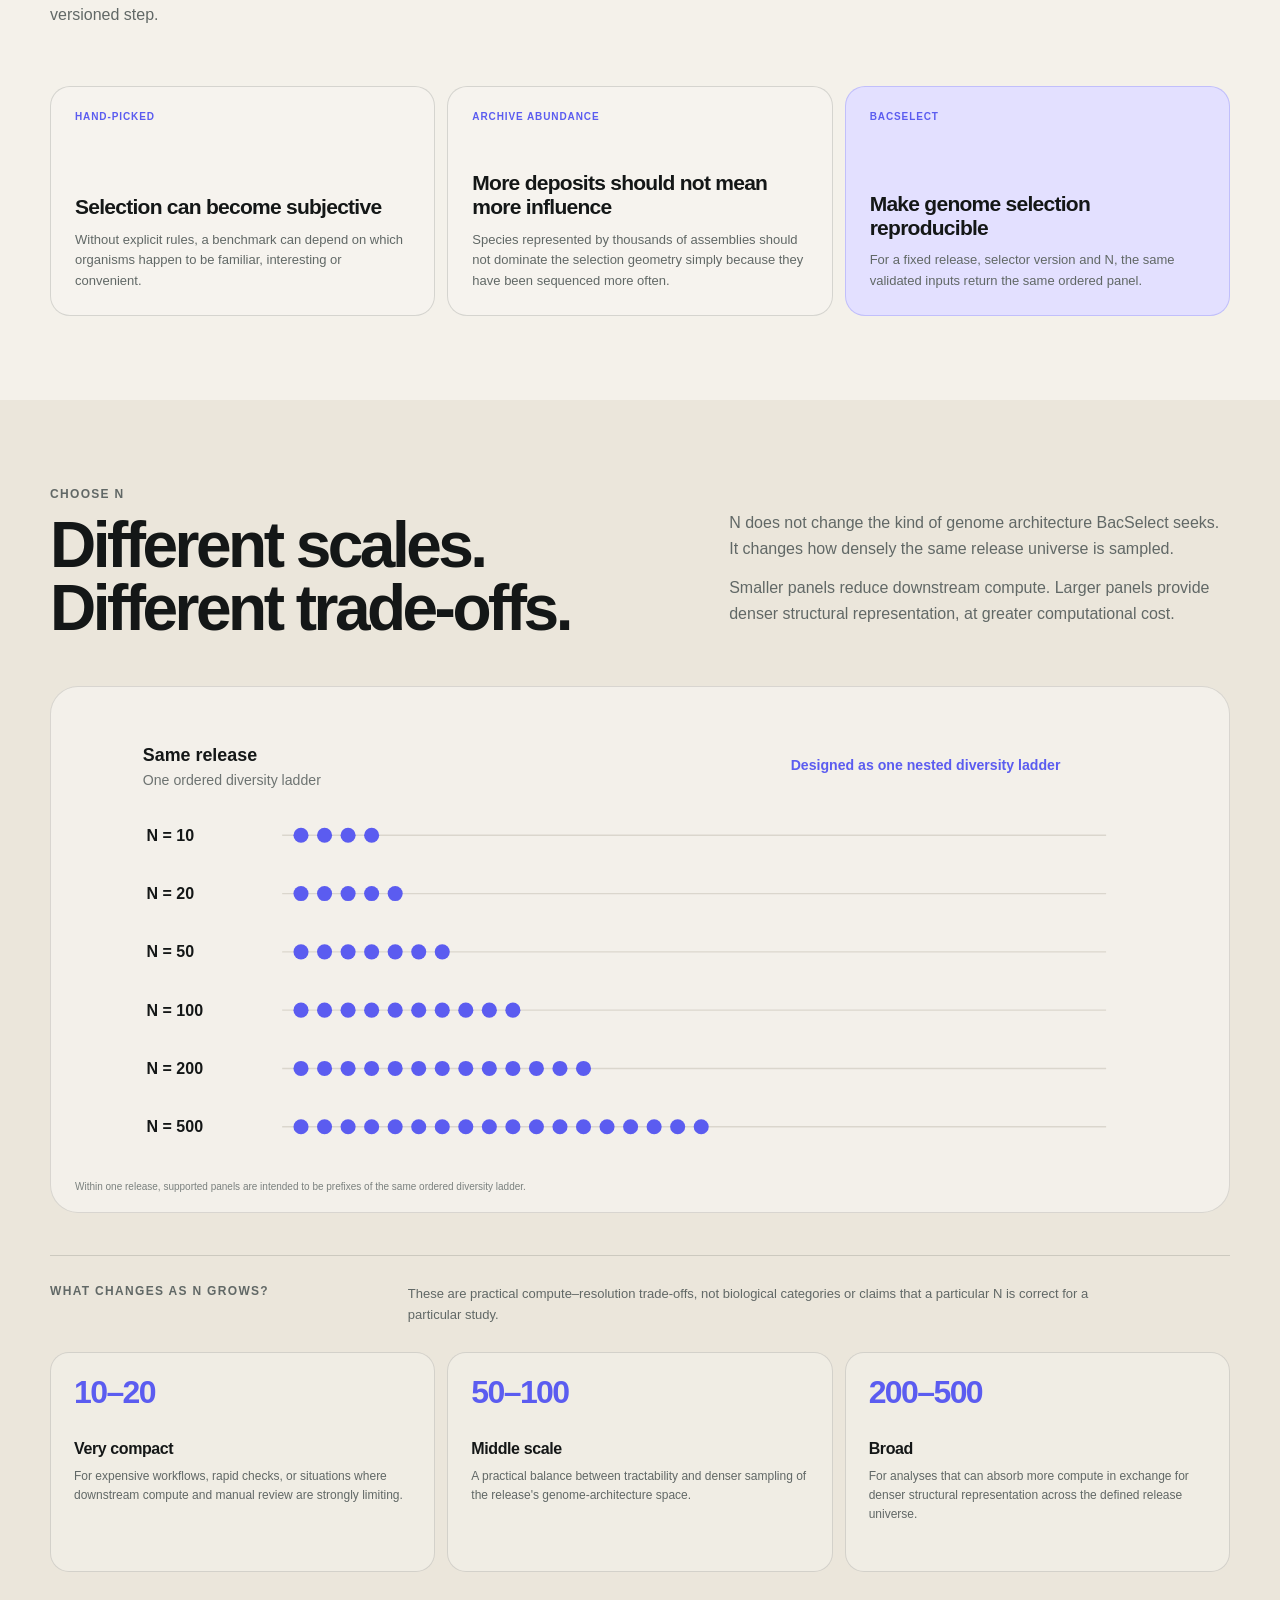
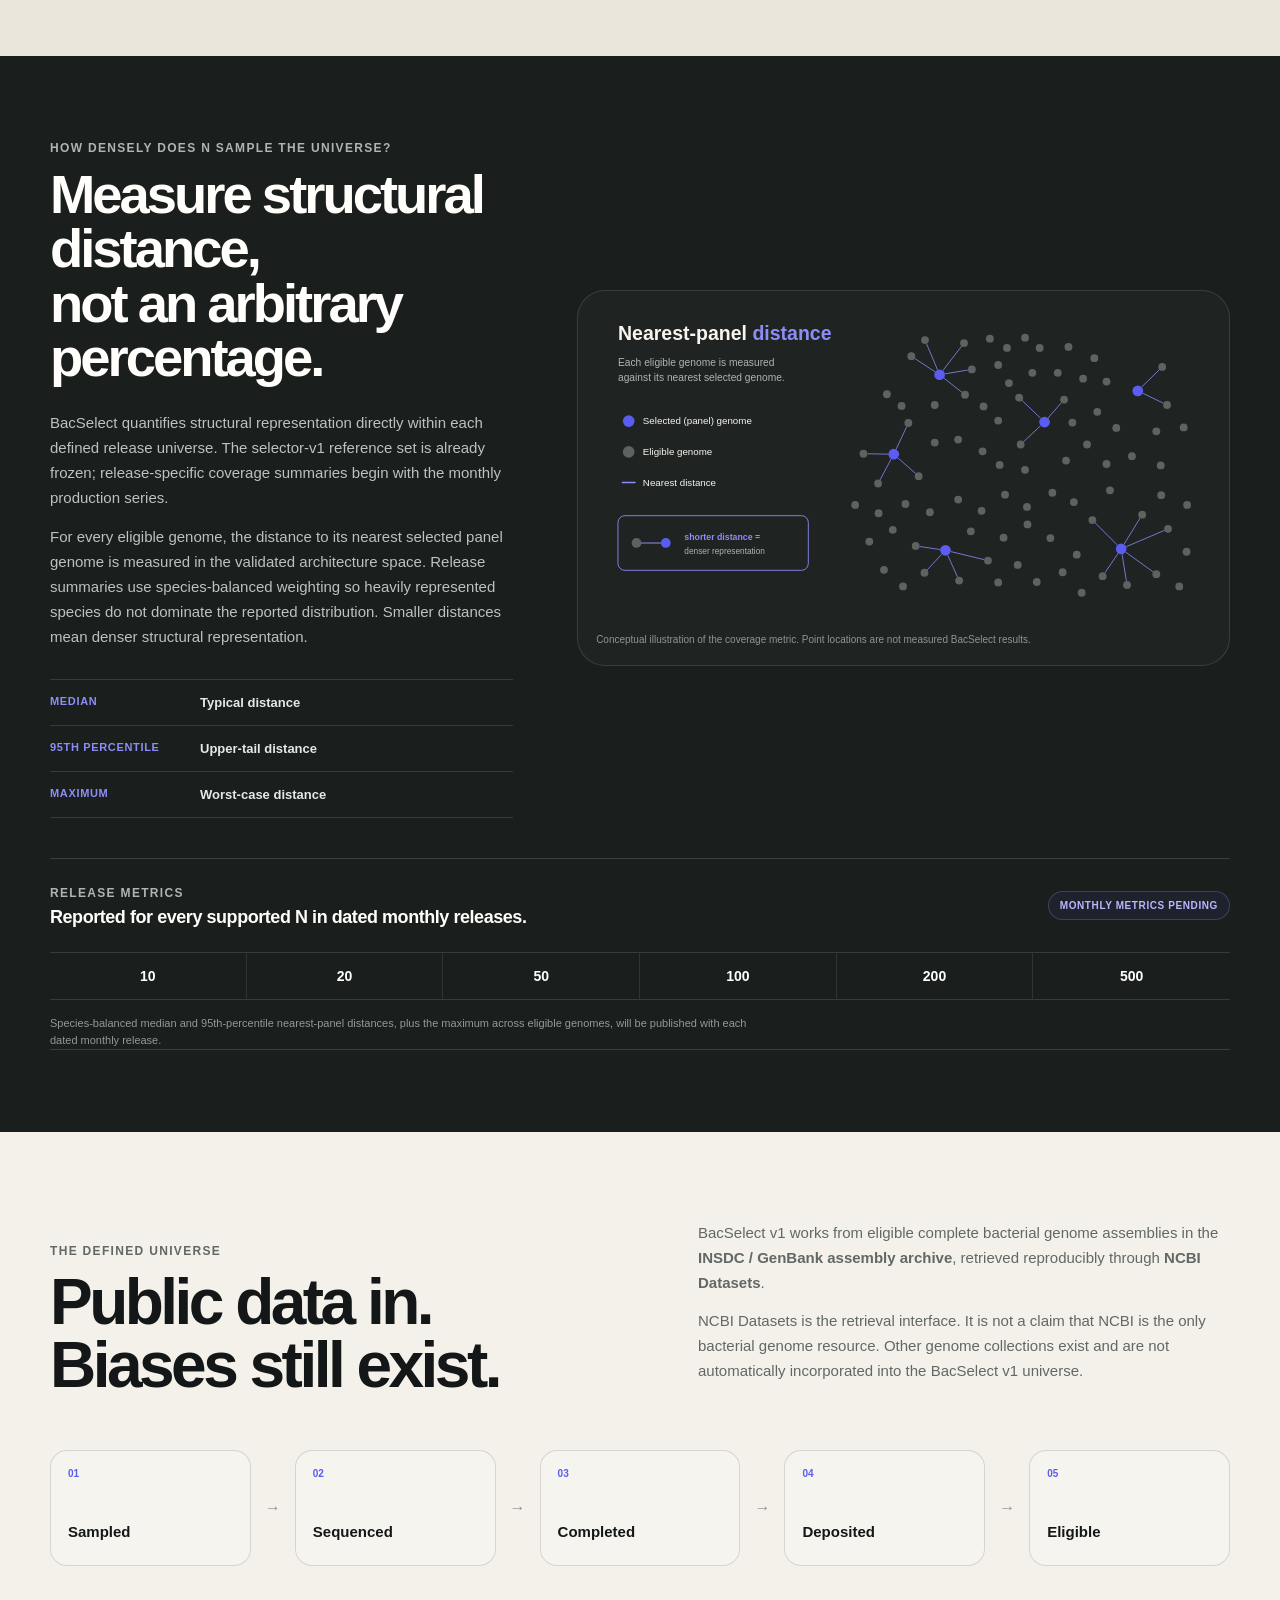
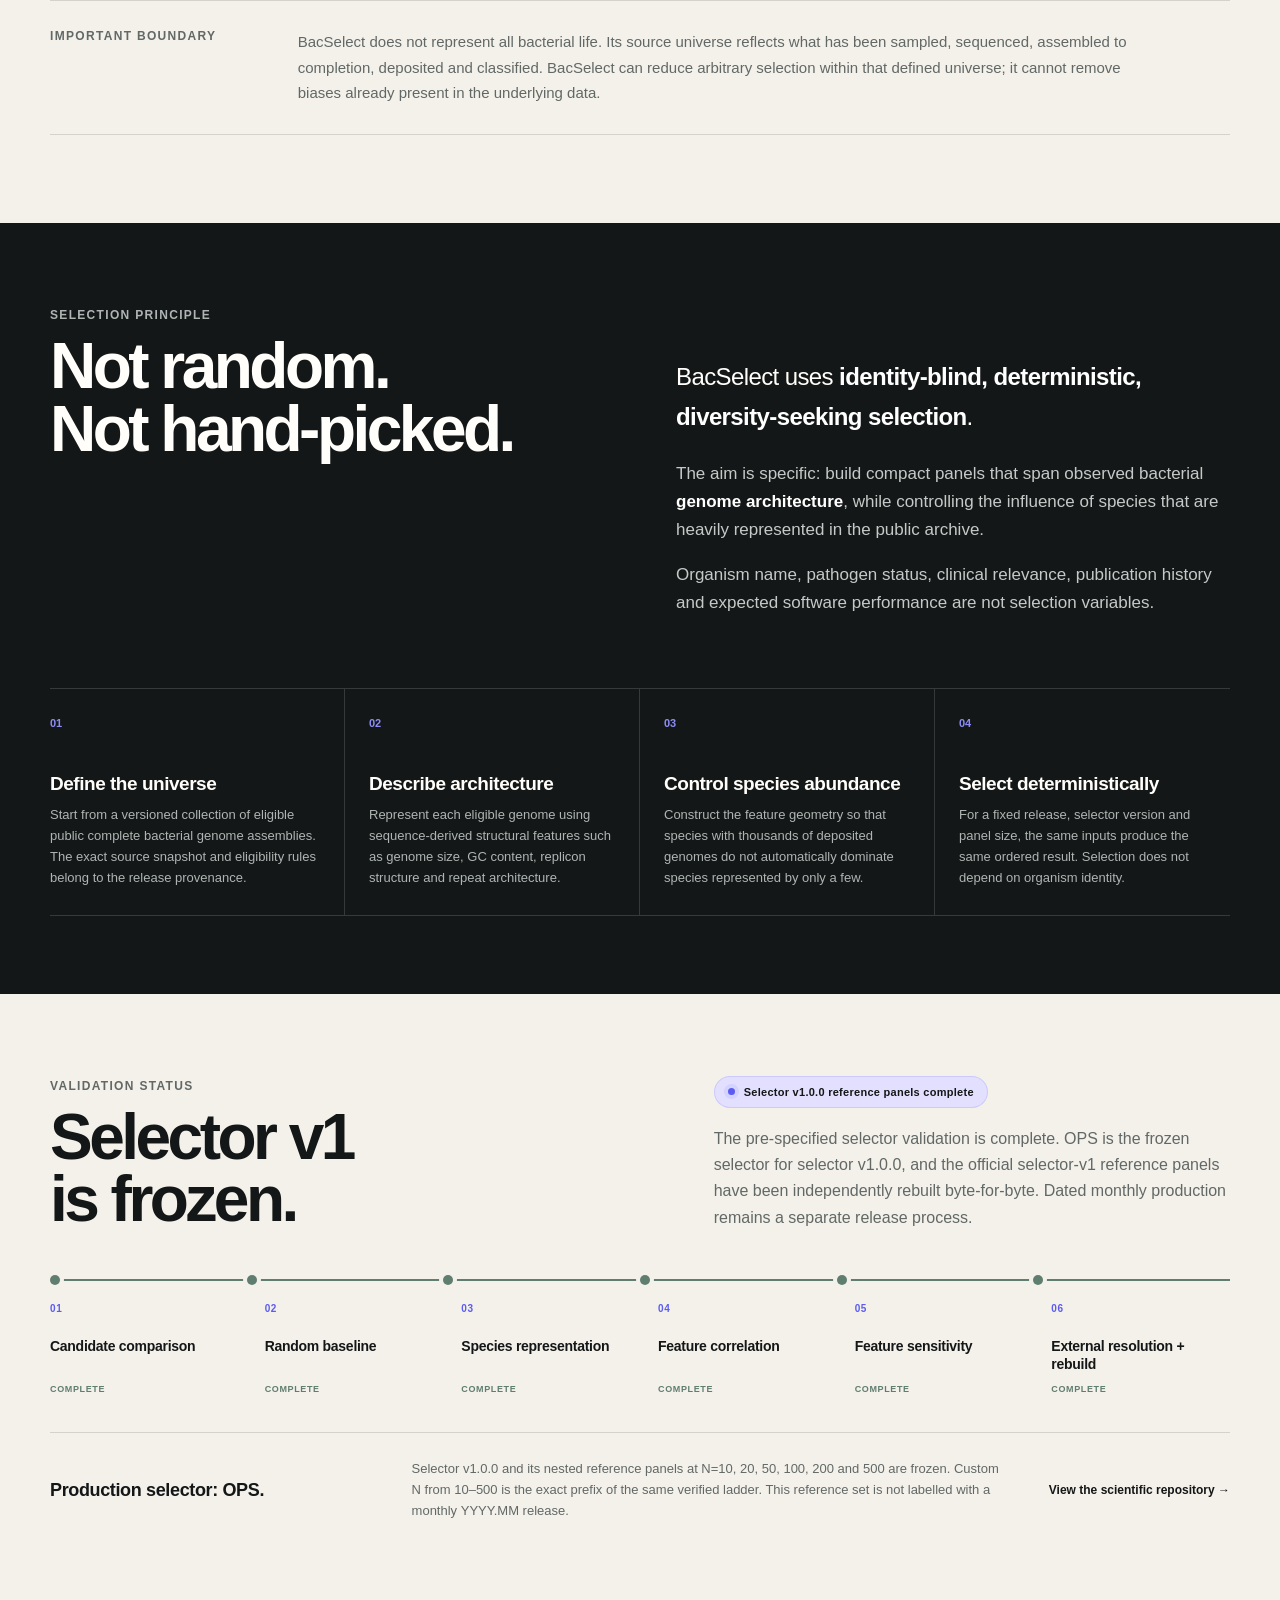
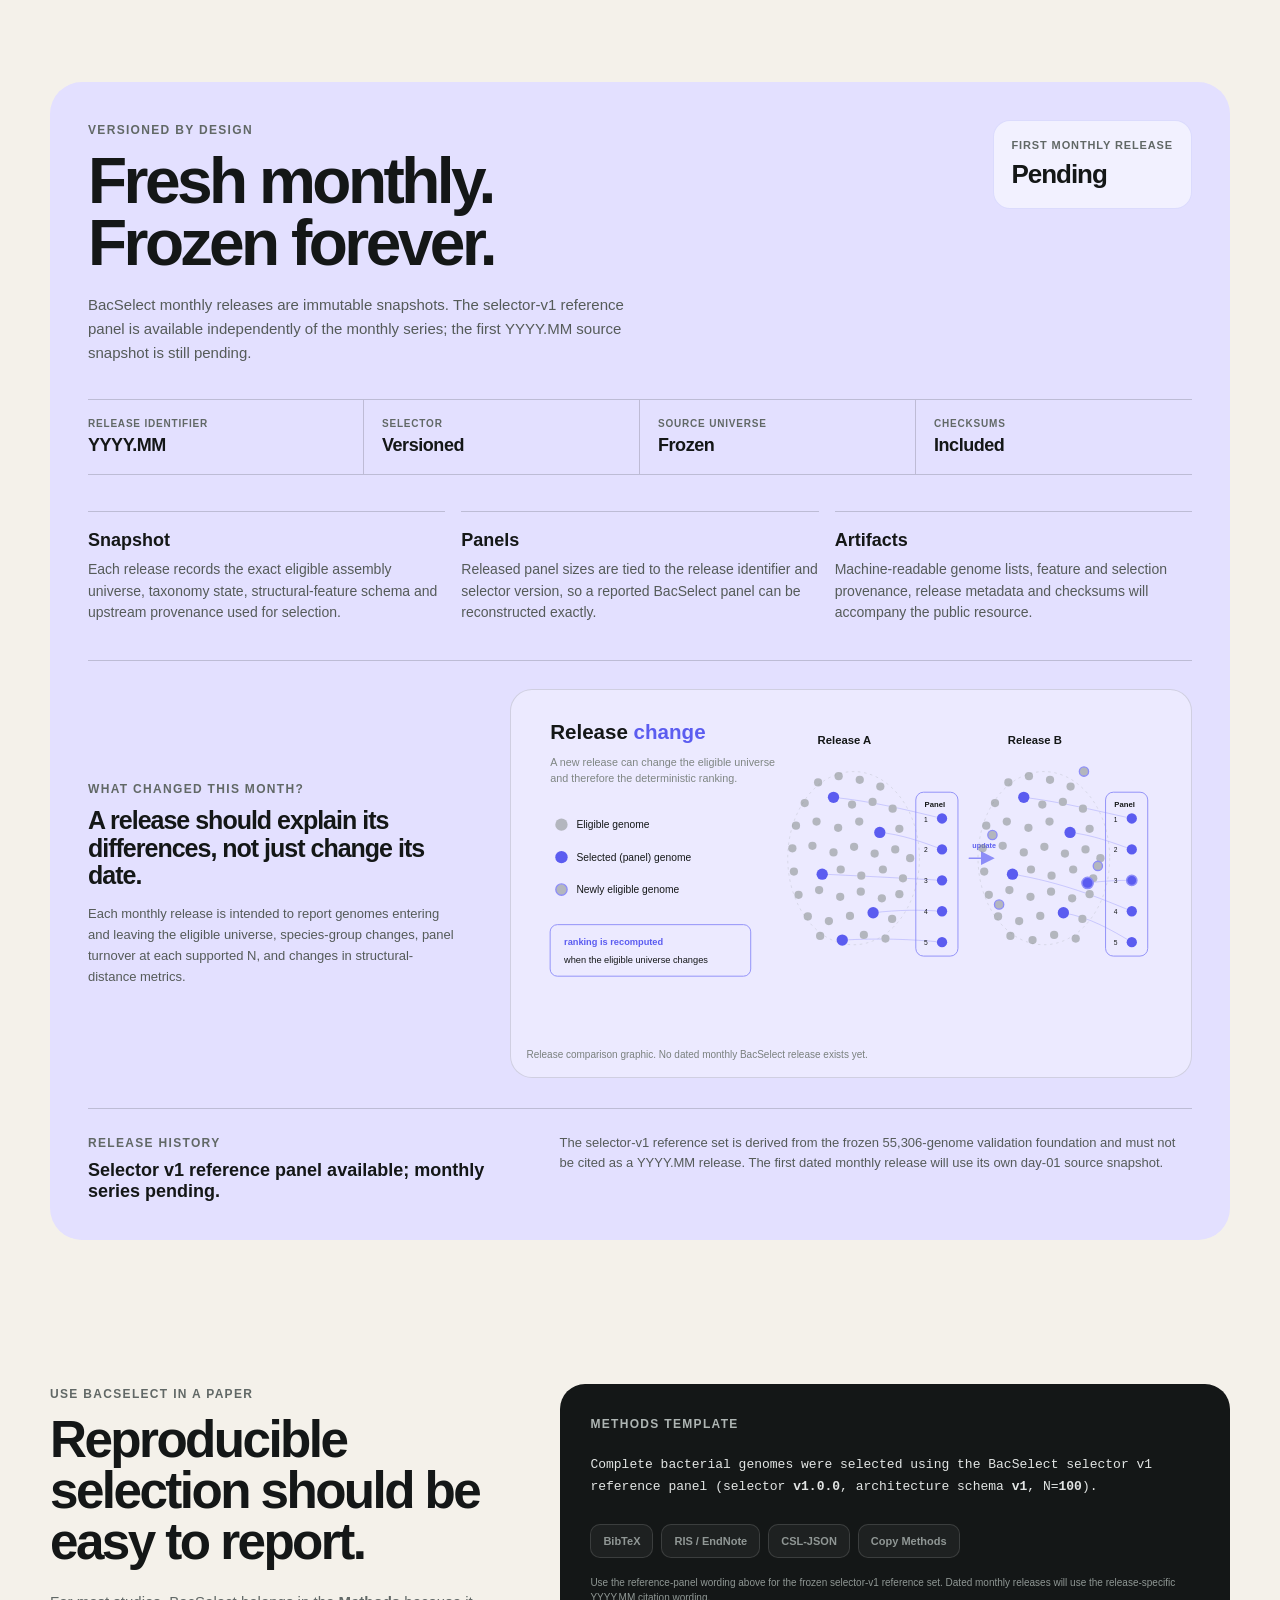
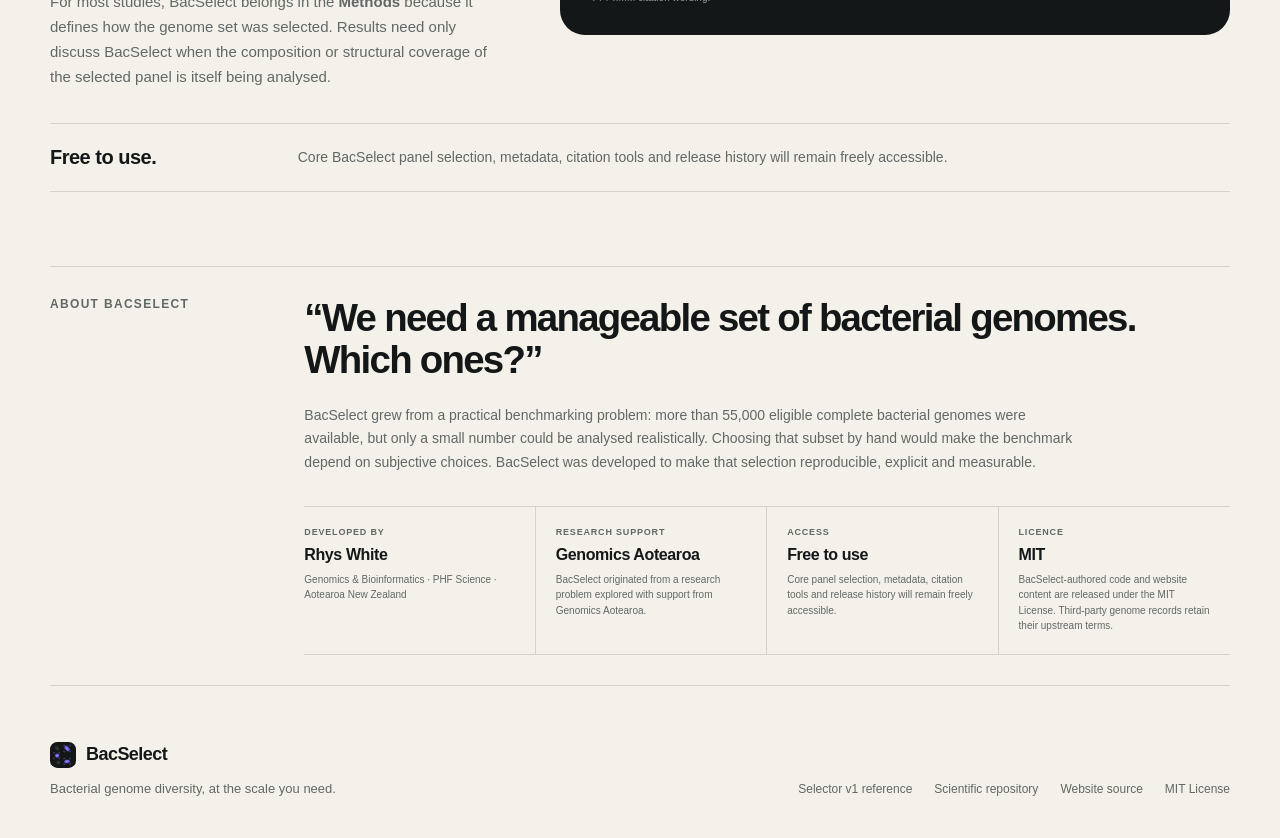
==== commit 8d934d73: "Redesign homepage around genomic atlas" ====
--- a/index.html
+++ b/index.html
@@ -15,6 +15,7 @@
   <link rel="canonical" href="https://bacselect.github.io/">
   <link rel="icon" href="assets/mark.svg" type="image/svg+xml">
   <link rel="stylesheet" href="assets/styles.css">
+  <link rel="stylesheet" href="assets/atlas.css">
 </head>
 <body>
   <a class="skip-link" href="#main-content">Skip to content</a>
@@ -46,47 +47,64 @@
         <span class="status-dot" aria-hidden="true"></span>
         <span id="statusLabel">Selector v1 reference panel</span>
       </div>
-      <p class="hero-question">We need a manageable set of bacterial genomes. Which ones?</p>
-      <h1>Bacterial genome diversity,<br><em>at the scale you need.</em></h1>
-      <p class="hero-copy">Choose how many genomes you can realistically analyse. BacSelect returns a deterministic selector-v1 reference panel that spans bacterial genome architecture within the frozen validation foundation, while controlling the influence of heavily represented species.</p>
-
-      <div id="explore" class="selector-card" aria-labelledby="selector-title">
-        <div class="selector-heading">
-          <div>
-            <span class="eyebrow" id="selector-title">How many genomes?</span>
-            <div class="n-display"><span id="nValue">100</span><span class="n-unit">genomes</span></div>
-          </div>
-          <div class="custom-control">
-            <label for="nInput">Custom</label>
-            <input id="nInput" type="number" min="10" max="500" step="1" value="100" inputmode="numeric" aria-label="Custom number of genomes">
-          </div>
-        </div>
-
-        <input id="nSlider" type="range" min="10" max="500" step="1" value="100" aria-label="Number of genomes">
-
-        <div class="presets" aria-label="Common panel sizes">
-          <button type="button" data-n="10">10</button>
-          <button type="button" data-n="20">20</button>
-          <button type="button" data-n="50">50</button>
-          <button type="button" data-n="100" class="active">100</button>
-          <button type="button" data-n="200">200</button>
-          <button type="button" data-n="500">500</button>
-        </div>
-
-        <div class="selector-tradeoff" aria-label="Panel-size trade-off">
-          <span><strong>Smaller N</strong> lower compute, coarser structural coverage</span>
-          <span aria-hidden="true">→</span>
-          <span><strong>Larger N</strong> higher compute, denser structural coverage</span>
-        </div>
-
-        <button id="buildButton" class="build-button" type="button">
-          <span>Get reference panel</span>
-          <span aria-hidden="true">→</span>
-        </button>
-        <p id="buildNote" class="build-note" role="status">Selector v1.0.0 reference panels are validated. The first dated monthly release remains pending.</p>
-        <noscript>
-          <p class="noscript-note">JavaScript is required for custom-N reference panels. Preset accession lists are published directly: <a href="data/reference-v1/panel-n10.txt">N=10</a>, <a href="data/reference-v1/panel-n20.txt">N=20</a>, <a href="data/reference-v1/panel-n50.txt">N=50</a>, <a href="data/reference-v1/panel-n100.txt">N=100</a>, <a href="data/reference-v1/panel-n200.txt">N=200</a>, and <a href="data/reference-v1/panel-n500.txt">N=500</a>.</p>
-        </noscript>
+      <div class="atlas-hero-grid">
+        <div class="atlas-hero-copy">
+          <p class="hero-question">We need a manageable set of bacterial genomes. Which ones?</p>
+          <h1>Bacterial genome diversity,<br><em>at the scale you need</em></h1>
+          <p class="hero-copy">Choose how many genomes you can realistically analyse. BacSelect returns a deterministic selector-v1 reference panel that spans bacterial genome architecture within the frozen validation foundation, while controlling the influence of heavily represented species.</p>
+          <div id="explore" class="selector-card" aria-labelledby="selector-title">
+            <div class="selector-heading">
+              <div>
+                <span class="eyebrow" id="selector-title">Choose the scale (N)</span>
+                <div class="n-display"><span id="nValue">100</span><span class="n-unit">genomes</span></div>
+              </div>
+              <div class="custom-control">
+                <label for="nInput">Custom</label>
+                <input id="nInput" type="number" min="10" max="500" step="1" value="100" inputmode="numeric" aria-label="Custom number of genomes">
+              </div>
+            </div>
+            <input id="nSlider" type="range" min="10" max="500" step="1" value="100" aria-label="Number of genomes">
+            <div class="presets" aria-label="Common panel sizes">
+              <button type="button" data-n="10">10</button>
+              <button type="button" data-n="20">20</button>
+              <button type="button" data-n="50">50</button>
+              <button type="button" data-n="100" class="active">100</button>
+              <button type="button" data-n="200">200</button>
+              <button type="button" data-n="500">500</button>
+            </div>
+            <div class="selector-tradeoff" aria-label="Panel-size trade-off">
+              <span><strong>Coarser map</strong> fewer representatives · lower compute</span>
+              <span aria-hidden="true">→</span>
+              <span><strong>Finer map</strong> denser representation · higher compute</span>
+            </div>
+            <button id="buildButton" class="build-button" type="button">
+              <span>Get reference panel</span>
+              <span aria-hidden="true">→</span>
+            </button>
+            <p id="buildNote" class="build-note" role="status">Selector v1.0.0 reference panels are validated. The first dated monthly release remains pending.</p>
+            <noscript>
+              <p class="noscript-note">JavaScript is required for custom-N reference panels. Preset accession lists are published directly: <a href="data/reference-v1/panel-n10.txt">N=10</a>, <a href="data/reference-v1/panel-n20.txt">N=20</a>, <a href="data/reference-v1/panel-n50.txt">N=50</a>, <a href="data/reference-v1/panel-n100.txt">N=100</a>, <a href="data/reference-v1/panel-n200.txt">N=200</a>, and <a href="data/reference-v1/panel-n500.txt">N=500</a>.</p>
+            </noscript>
+          </div>
+        </div>
+
+        <div class="atlas-stage" aria-label="Conceptual BacSelect diversity map. Grey points represent the genome universe and purple points represent selected genomes.">
+          <div class="atlas-stage-top" aria-hidden="true">
+            <span class="atlas-kicker">Genomic landscape</span>
+            <div class="atlas-readout"><strong id="atlasN">100</strong><span>selected</span><span id="atlasShare" class="atlas-share">0.18% of universe</span></div>
+          </div>
+          <svg id="atlasMap" class="atlas-map" viewBox="0 0 820 650" role="img" aria-labelledby="atlasMapTitle atlasMapDesc">
+            <title id="atlasMapTitle">BacSelect conceptual genomic diversity map</title>
+            <desc id="atlasMapDesc">A dense grey genome universe with a nested set of purple selected representatives. Changing N changes the density of selected points.</desc>
+          </svg>
+          <div class="atlas-map-label universe" aria-hidden="true"><strong>55,306 genomes</strong><span>the frozen development universe</span></div>
+          <div class="atlas-map-label selection" aria-hidden="true"><strong>BacSelect panel</strong><span>representatives spread across the landscape</span></div>
+          <div class="atlas-scale-bar" aria-hidden="true">
+            <div class="scale-copy"><span>coarse</span><span id="atlasResolution">middle scale</span><span>fine</span></div>
+            <div class="scale-line"></div>
+          </div>
+          <p class="atlas-caption">Conceptual diversity map · positions are illustrative, not measured validation coordinates.</p>
+        </div>
       </div>
 
       <section
@@ -611,5 +629,6 @@
   </footer>
 
   <script src="assets/app.js"></script>
+  <script src="assets/atlas.js"></script>
 </body>
 </html>
--- a/assets/atlas.css
+++ b/assets/atlas.css
@@ -0,0 +1,452 @@
+/* BacSelect atlas-led hero
+   Loaded AFTER assets/styles.css. Purposefully scoped to the hero/header so
+   the scientific content and existing downstream sections remain untouched. */
+
+:root {
+  --atlas-purple: var(--accent, #5b5cf0);
+  --atlas-purple-soft: #e7e4ff;
+  --atlas-ink: var(--ink, #141717);
+  --atlas-muted: var(--muted, #616866);
+  --atlas-grey: #b9bfbd;
+  --atlas-grey-2: #d8dcda;
+  --atlas-line: rgba(91, 92, 240, 0.17);
+  --atlas-paper: var(--paper, #f4f1ea);
+}
+
+/* Make the brand name the hero identifier while the visual mark is being rebuilt. */
+.site-header .brand img { display: none; }
+.site-header .brand span {
+  color: var(--atlas-purple);
+  font-size: 21px;
+  font-weight: 800;
+  letter-spacing: -.045em;
+}
+
+.hero {
+  padding: 22px 0 14px;
+}
+
+.atlas-hero-grid {
+  display: grid;
+  grid-template-columns: minmax(350px, .84fr) minmax(500px, 1.16fr);
+  gap: clamp(28px, 3.4vw, 48px);
+  align-items: stretch;
+  margin-top: 12px;
+}
+
+.atlas-hero-copy {
+  position: relative;
+  z-index: 2;
+  padding-top: 2px;
+}
+
+.atlas-hero-copy .hero-question {
+  margin: 0 0 12px;
+  color: var(--atlas-purple);
+  font-size: 11px;
+  font-weight: 780;
+  letter-spacing: .025em;
+}
+
+.atlas-hero-copy h1 {
+  margin: 0 0 14px;
+  max-width: 620px;
+  font-size: clamp(42px, 4.35vw, 60px);
+  line-height: .97;
+  letter-spacing: -.067em;
+}
+
+.atlas-hero-copy h1 em {
+  color: var(--atlas-ink);
+  position: relative;
+}
+
+.atlas-hero-copy h1 em::after {
+  content: '';
+  display: inline-block;
+  width: .12em;
+  height: .12em;
+  margin-left: .05em;
+  border-radius: 50%;
+  background: var(--atlas-purple);
+  vertical-align: .08em;
+}
+
+.atlas-hero-copy .hero-copy {
+  max-width: 560px;
+  margin: 0 0 16px;
+  color: var(--atlas-muted);
+  font-size: 13.5px;
+  line-height: 1.48;
+  letter-spacing: -.012em;
+}
+
+/* The selector stops looking like a separate SaaS card and becomes the map scale. */
+.atlas-hero-copy .selector-card {
+  max-width: 590px;
+  padding: 14px 0 0;
+  border-top: 1px solid var(--line);
+  border-radius: 0;
+  background: transparent;
+  color: var(--atlas-ink);
+  box-shadow: none;
+}
+
+.atlas-hero-copy .selector-card .eyebrow,
+.atlas-hero-copy .custom-control label {
+  color: var(--atlas-muted);
+}
+
+.atlas-hero-copy #nValue {
+  color: var(--atlas-ink);
+  font-size: 34px;
+}
+
+.atlas-hero-copy .n-unit { color: var(--atlas-muted); }
+
+.atlas-hero-copy .custom-control input {
+  width: 72px;
+  border: 1px solid var(--line);
+  background: rgba(255,255,255,.32);
+  color: var(--atlas-ink);
+}
+
+.atlas-hero-copy input[type="range"] {
+  --value: 18%;
+  appearance: none;
+  width: 100%;
+  height: 18px;
+  margin: 10px 0 9px;
+  background: transparent;
+  accent-color: var(--atlas-purple);
+}
+
+.atlas-hero-copy input[type="range"]::-webkit-slider-runnable-track {
+  height: 3px;
+  background: linear-gradient(90deg,
+    var(--atlas-purple) 0,
+    var(--atlas-purple) var(--value),
+    rgba(20,23,23,.17) var(--value),
+    rgba(20,23,23,.17) 100%);
+  border-radius: 999px;
+}
+
+.atlas-hero-copy input[type="range"]::-webkit-slider-thumb {
+  appearance: none;
+  width: 17px;
+  height: 17px;
+  margin-top: -7px;
+  border: 3px solid var(--atlas-paper);
+  border-radius: 50%;
+  background: var(--atlas-purple);
+  box-shadow: 0 0 0 1px var(--atlas-purple);
+}
+
+.atlas-hero-copy input[type="range"]::-moz-range-track {
+  height: 3px;
+  background: rgba(20,23,23,.17);
+  border-radius: 999px;
+}
+.atlas-hero-copy input[type="range"]::-moz-range-progress {
+  height: 3px;
+  background: var(--atlas-purple);
+}
+.atlas-hero-copy input[type="range"]::-moz-range-thumb {
+  width: 13px;
+  height: 13px;
+  border: 3px solid var(--atlas-paper);
+  border-radius: 50%;
+  background: var(--atlas-purple);
+  box-shadow: 0 0 0 1px var(--atlas-purple);
+}
+
+.atlas-hero-copy .presets {
+  grid-template-columns: repeat(6, minmax(0, 1fr));
+  gap: 6px;
+}
+
+.atlas-hero-copy .presets button {
+  padding: 7px 4px;
+  border: 1px solid var(--line);
+  border-radius: 8px;
+  background: rgba(255,255,255,.28);
+  color: var(--atlas-ink);
+  font-size: 11px;
+  font-weight: 700;
+}
+.atlas-hero-copy .presets button:hover {
+  border-color: rgba(91,92,240,.35);
+  background: var(--atlas-purple-soft);
+  color: var(--atlas-ink);
+  transform: none;
+}
+.atlas-hero-copy .presets button.active {
+  border-color: var(--atlas-purple);
+  background: var(--atlas-purple);
+  color: white;
+  transform: none;
+}
+
+.atlas-hero-copy .selector-tradeoff {
+  margin-top: 9px;
+  padding: 0;
+  border: 0;
+  border-radius: 0;
+  color: var(--atlas-muted);
+  font-size: 10px;
+}
+.atlas-hero-copy .selector-tradeoff strong {
+  color: var(--atlas-ink);
+  font-size: 10px;
+}
+
+.atlas-hero-copy .build-button {
+  width: auto;
+  min-width: 190px;
+  margin-top: 12px;
+  padding: 10px 15px;
+  border-radius: 8px;
+  gap: 28px;
+  background: var(--atlas-purple);
+  color: white;
+  box-shadow: 0 8px 24px rgba(91,92,240,.15);
+}
+.atlas-hero-copy .build-button:hover { background: #4f50df; }
+.atlas-hero-copy .build-note {
+  max-width: 520px;
+  margin-top: 7px;
+  color: #777e7b;
+}
+
+.atlas-stage {
+  position: relative;
+  min-height: 500px;
+  overflow: hidden;
+  isolation: isolate;
+}
+
+.atlas-stage::before {
+  content: '';
+  position: absolute;
+  inset: 5% -8% 4% -2%;
+  z-index: -2;
+  background:
+    radial-gradient(circle at 68% 24%, rgba(91,92,240,.08), transparent 29%),
+    radial-gradient(circle at 30% 72%, rgba(91,92,240,.045), transparent 31%);
+  filter: blur(10px);
+}
+
+.atlas-stage-top {
+  position: absolute;
+  top: 4px;
+  left: 12px;
+  right: 4px;
+  z-index: 4;
+  display: flex;
+  align-items: baseline;
+  justify-content: space-between;
+  pointer-events: none;
+}
+
+.atlas-kicker {
+  color: var(--atlas-muted);
+  font-size: 10px;
+  font-weight: 800;
+  letter-spacing: .14em;
+  text-transform: uppercase;
+}
+
+.atlas-readout {
+  display: flex;
+  gap: 8px;
+  align-items: baseline;
+  color: var(--atlas-purple);
+  font-variant-numeric: tabular-nums;
+}
+.atlas-readout strong {
+  font-size: 23px;
+  line-height: 1;
+  letter-spacing: -.05em;
+}
+.atlas-readout span {
+  color: var(--atlas-muted);
+  font-size: 10px;
+  font-weight: 720;
+  text-transform: uppercase;
+  letter-spacing: .08em;
+}
+
+.atlas-map {
+  display: block;
+  width: 101%;
+  height: auto;
+  margin-left: -1%;
+  margin-top: 8px;
+  overflow: visible;
+}
+
+.atlas-map .atlas-contour {
+  fill: none;
+  stroke: rgba(91,92,240,.075);
+  stroke-width: 1.2;
+  vector-effect: non-scaling-stroke;
+}
+.atlas-map .atlas-contour.secondary {
+  stroke: rgba(20,23,23,.035);
+  stroke-dasharray: 3 7;
+}
+.atlas-map .atlas-universe-image {
+  opacity: .36;
+}
+.atlas-map .atlas-selected {
+  fill: var(--atlas-purple);
+  opacity: .91;
+  transform-box: fill-box;
+  transform-origin: center;
+}
+.atlas-map .atlas-selected.is-new {
+  animation: atlas-pop .26s ease-out both;
+}
+.atlas-map .atlas-halo {
+  fill: none;
+  stroke: rgba(91,92,240,.11);
+  stroke-width: .75;
+  vector-effect: non-scaling-stroke;
+}
+
+@keyframes atlas-pop {
+  from { opacity: 0; transform: scale(.25); }
+  to { opacity: .91; transform: scale(1); }
+}
+
+.atlas-map-label {
+  position: absolute;
+  z-index: 4;
+  display: grid;
+  gap: 3px;
+  padding-left: 10px;
+  border-left: 2px solid var(--atlas-purple);
+  color: var(--atlas-muted);
+  pointer-events: none;
+}
+.atlas-map-label strong {
+  color: var(--atlas-ink);
+  font-size: 11px;
+  letter-spacing: -.015em;
+}
+.atlas-map-label span { font-size: 9px; line-height: 1.35; }
+.atlas-map-label.universe { left: 4%; top: 15%; }
+.atlas-map-label.selection { right: 1%; bottom: 22%; }
+
+.atlas-scale-bar {
+  position: absolute;
+  left: 9%;
+  bottom: 54px;
+  z-index: 4;
+  width: 165px;
+  color: var(--atlas-muted);
+  pointer-events: none;
+}
+.atlas-scale-bar .scale-line {
+  position: relative;
+  height: 1px;
+  margin: 8px 0 5px;
+  background: rgba(20,23,23,.33);
+}
+.atlas-scale-bar .scale-line::before,
+.atlas-scale-bar .scale-line::after {
+  content: '';
+  position: absolute;
+  top: -4px;
+  width: 1px;
+  height: 9px;
+  background: rgba(20,23,23,.45);
+}
+.atlas-scale-bar .scale-line::before { left: 0; }
+.atlas-scale-bar .scale-line::after { right: 0; }
+.atlas-scale-bar .scale-copy {
+  display: flex;
+  justify-content: space-between;
+  gap: 8px;
+  font-size: 9px;
+  font-weight: 720;
+  letter-spacing: .055em;
+  text-transform: uppercase;
+}
+.atlas-scale-bar #atlasResolution { color: var(--atlas-purple); }
+
+.atlas-caption {
+  position: absolute;
+  right: 0;
+  bottom: 12px;
+  margin: 0;
+  color: #858b89;
+  font-size: 9px;
+  letter-spacing: .01em;
+}
+
+/* Let the existing foundation statistics act like atlas metadata. */
+.hero > .foundation {
+  margin-top: 12px;
+  border-top: 1px solid var(--line);
+  border-bottom: 1px solid var(--line);
+}
+
+/* Result panel stays functionally unchanged but aligns with the new editorial hero. */
+.hero > .result-panel {
+  max-width: none;
+  margin-top: 28px;
+  border-radius: 12px;
+  background: rgba(255,255,255,.28);
+}
+
+@media (max-width: 1050px) {
+  .atlas-hero-grid {
+    grid-template-columns: 1fr;
+  }
+  .atlas-stage {
+    min-height: 610px;
+    order: -1;
+  }
+  .atlas-map { width: 100%; margin-left: 0; }
+  .atlas-hero-copy .selector-card { max-width: none; }
+}
+
+@media (max-width: 680px) {
+  .atlas-stage { min-height: 450px; }
+  .atlas-map-label.selection { display: none; }
+  .atlas-scale-bar { bottom: 38px; width: 130px; }
+  .atlas-caption { display: none; }
+  .atlas-hero-copy .selector-tradeoff { grid-template-columns: 1fr; }
+  .atlas-hero-copy .selector-tradeoff span[aria-hidden="true"] { display: none; }
+  .atlas-hero-copy .selector-tradeoff span:last-child { text-align: left; }
+}
+
+@media (prefers-reduced-motion: reduce) {
+  .atlas-map .atlas-selected.is-new { animation: none; }
+}
+
+.atlas-readout .atlas-share {
+  margin-left: 3px;
+  color: #858b89;
+  font-size: 9px;
+  font-weight: 650;
+  letter-spacing: .03em;
+  text-transform: none;
+}
+
+
+/* Laptop-first compression: the complete hero should read in one 1366×768 viewport. */
+@media (min-width: 1001px) and (max-height: 820px) {
+  .site-header { min-height: 56px; }
+  .site-header .shell, .site-header.shell { min-height: 56px; }
+  .hero { padding-top: 18px; padding-bottom: 10px; }
+  .atlas-hero-grid { margin-top: 10px; }
+  .atlas-stage { min-height: 485px; }
+  .atlas-stage-top { top: 1px; }
+  .atlas-map-label.universe { top: 14%; }
+  .atlas-map-label.selection { bottom: 20%; }
+  .atlas-scale-bar { bottom: 40px; }
+  .atlas-caption { bottom: 6px; }
+  .hero > .foundation { margin-top: 8px; }
+}
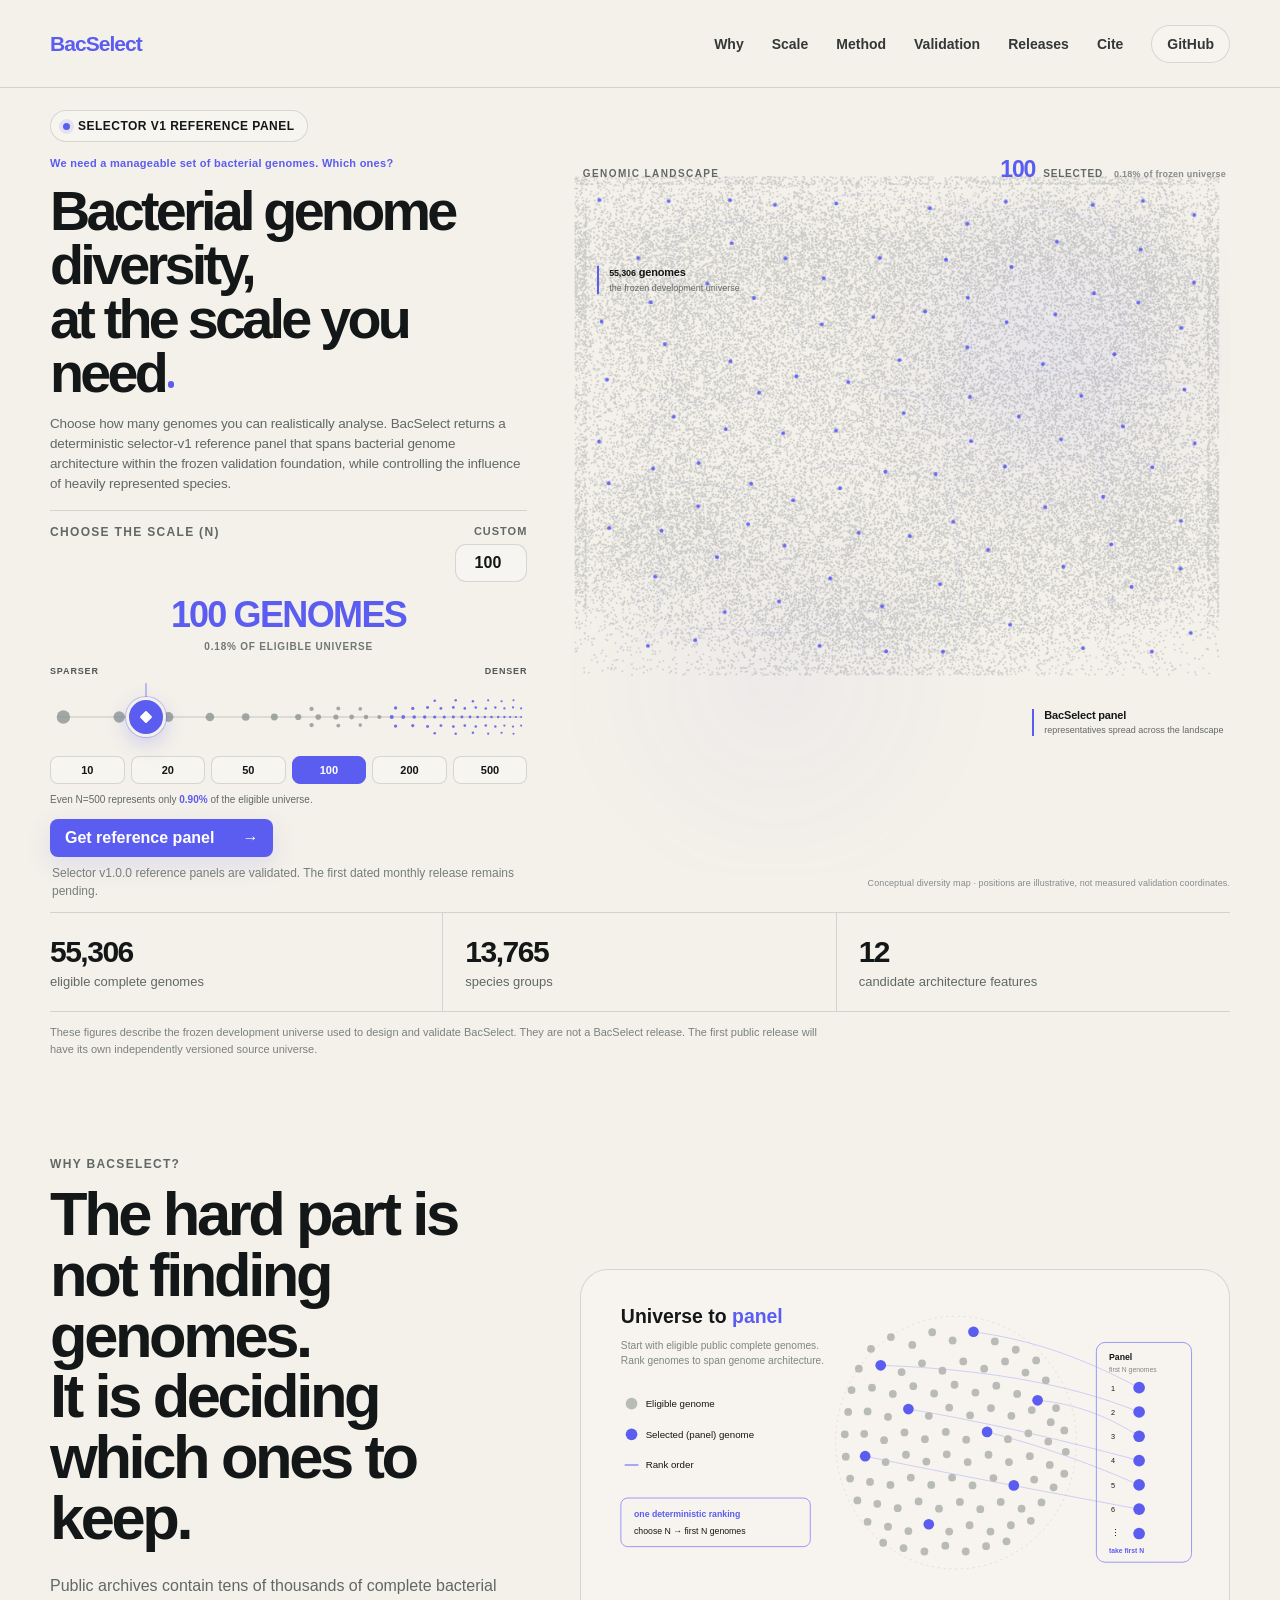
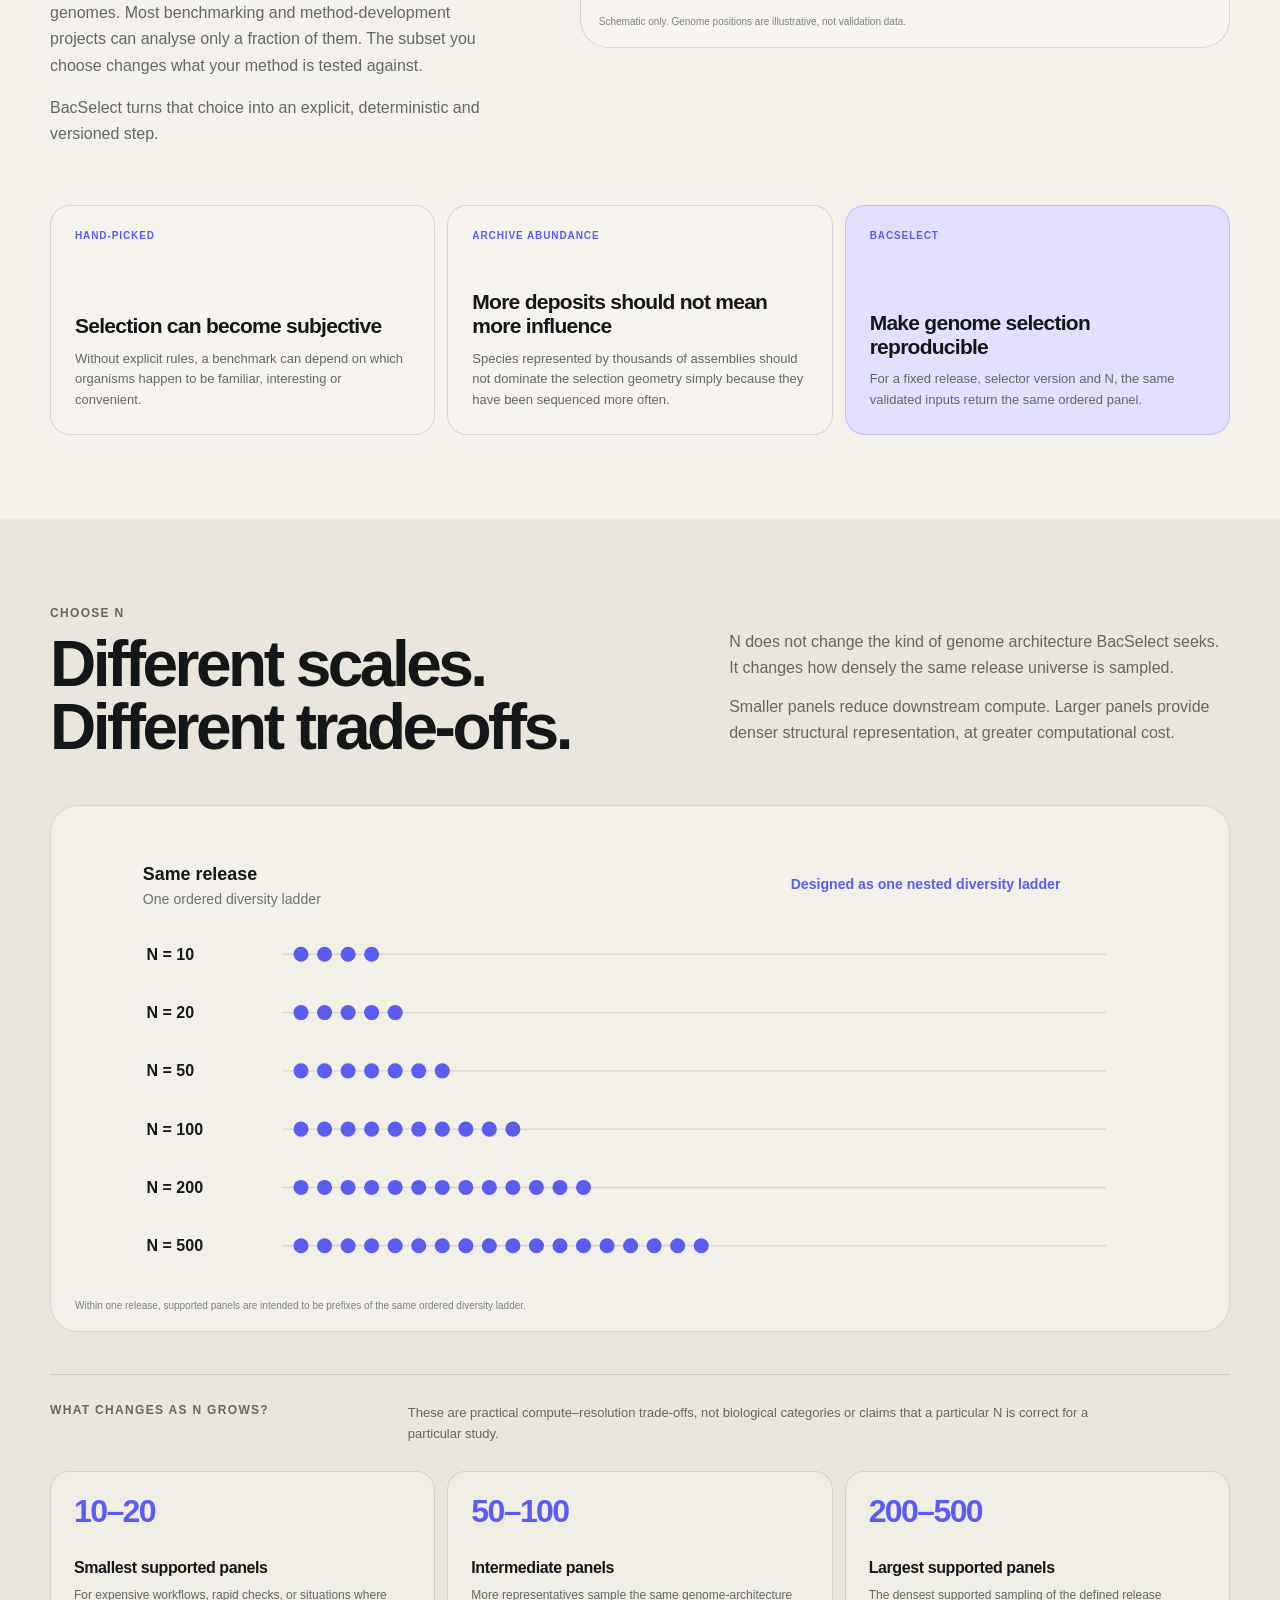
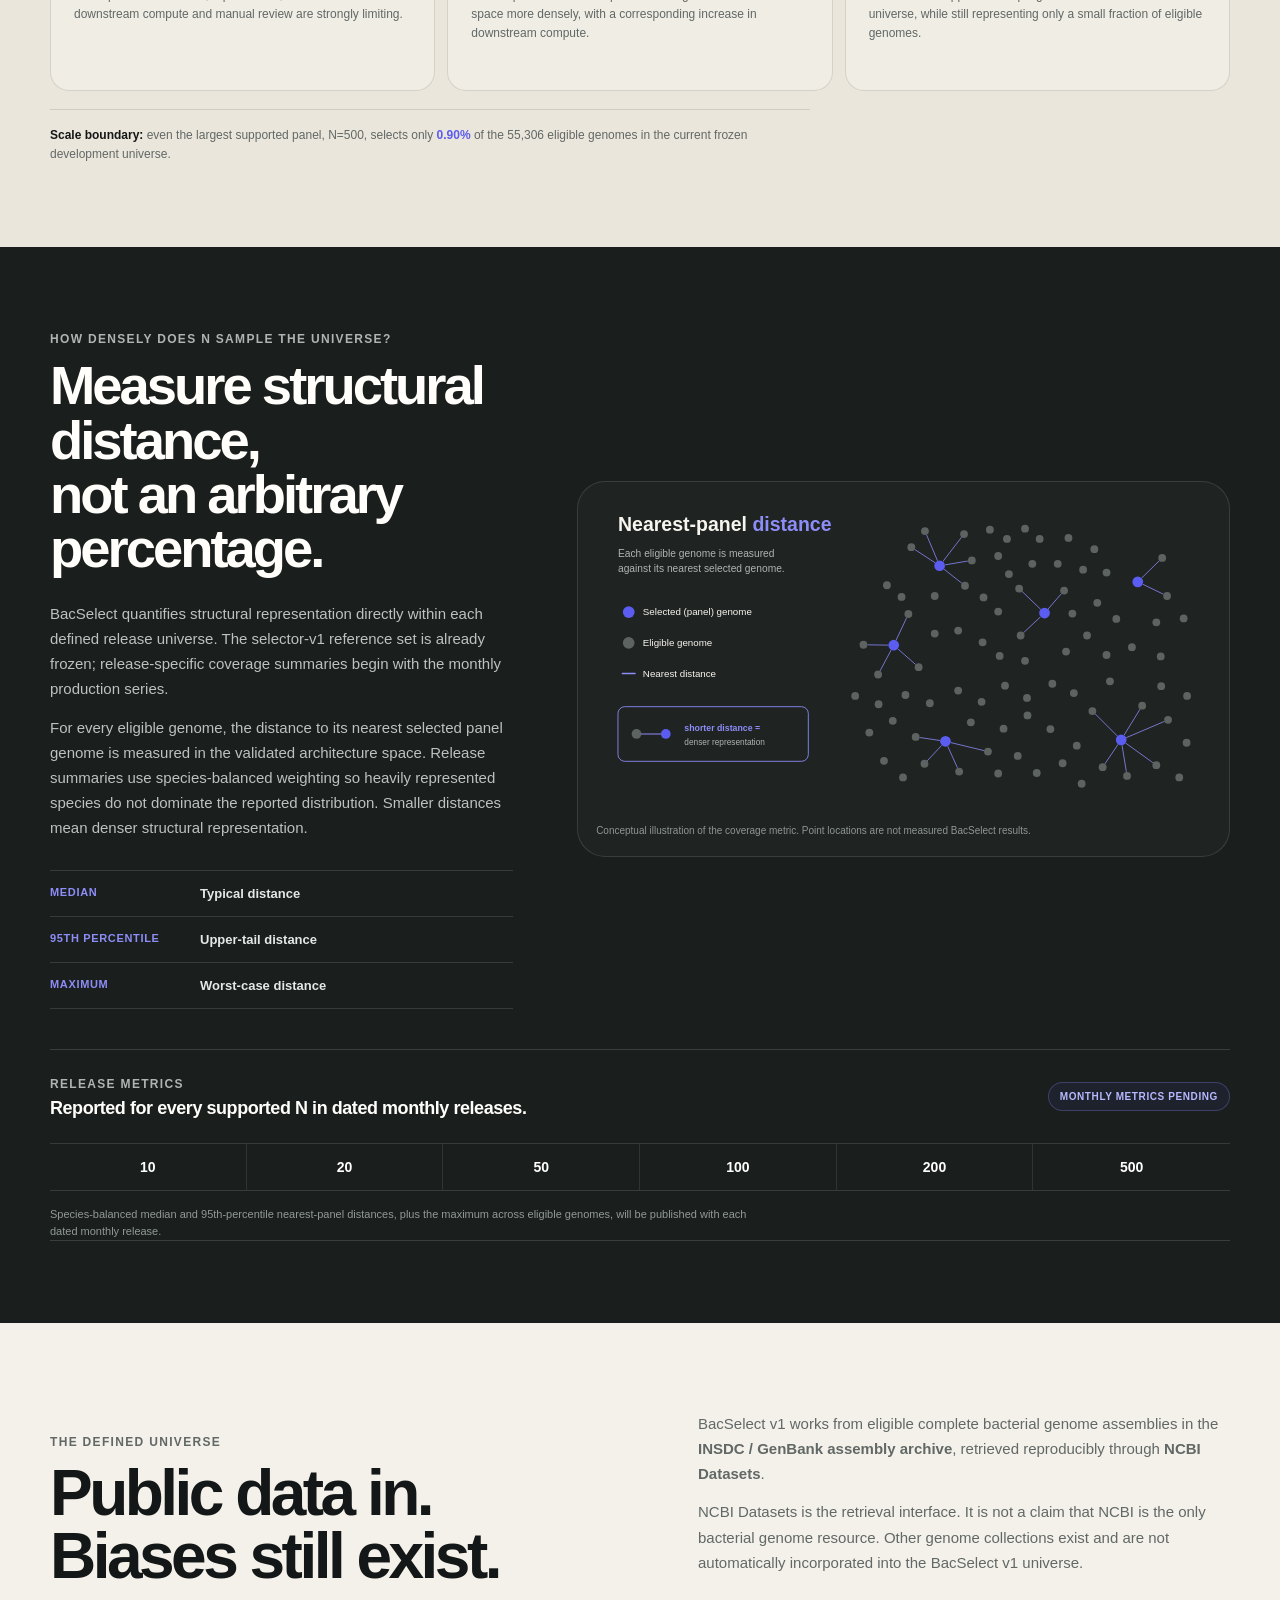
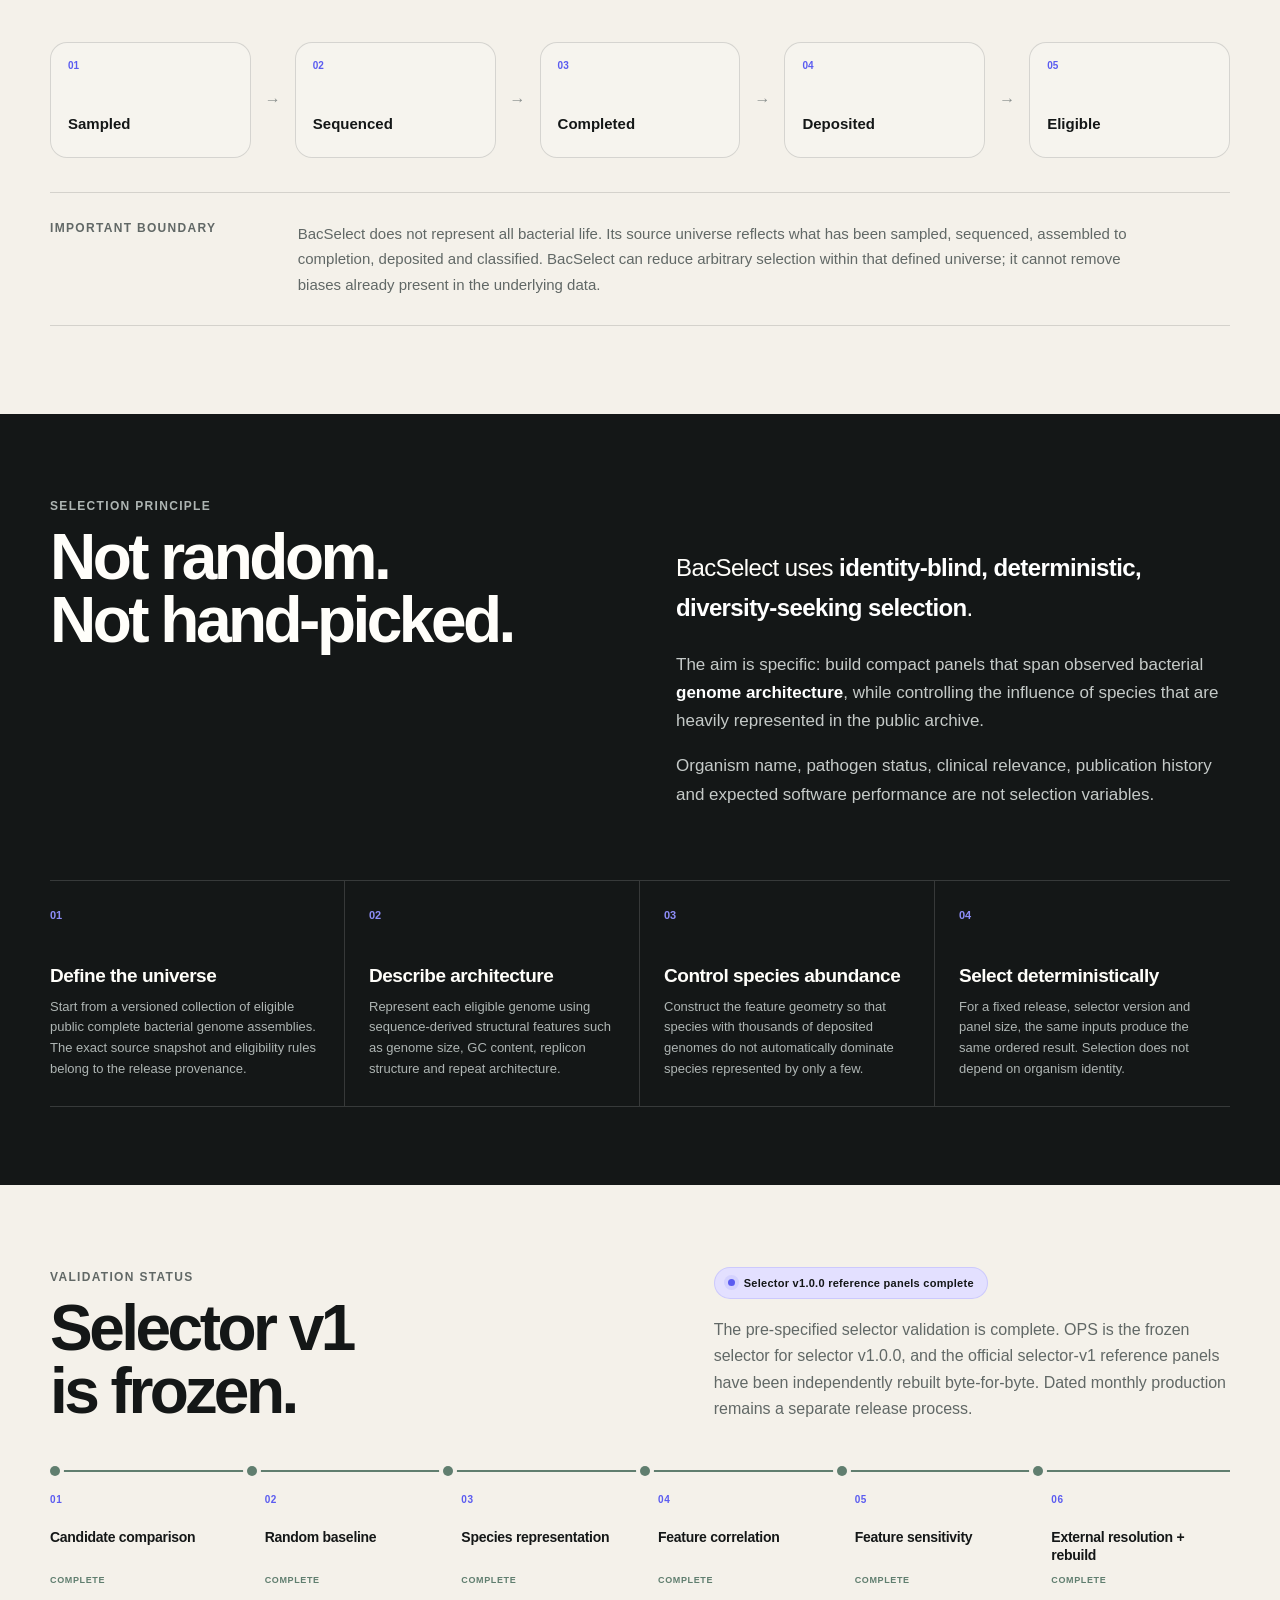
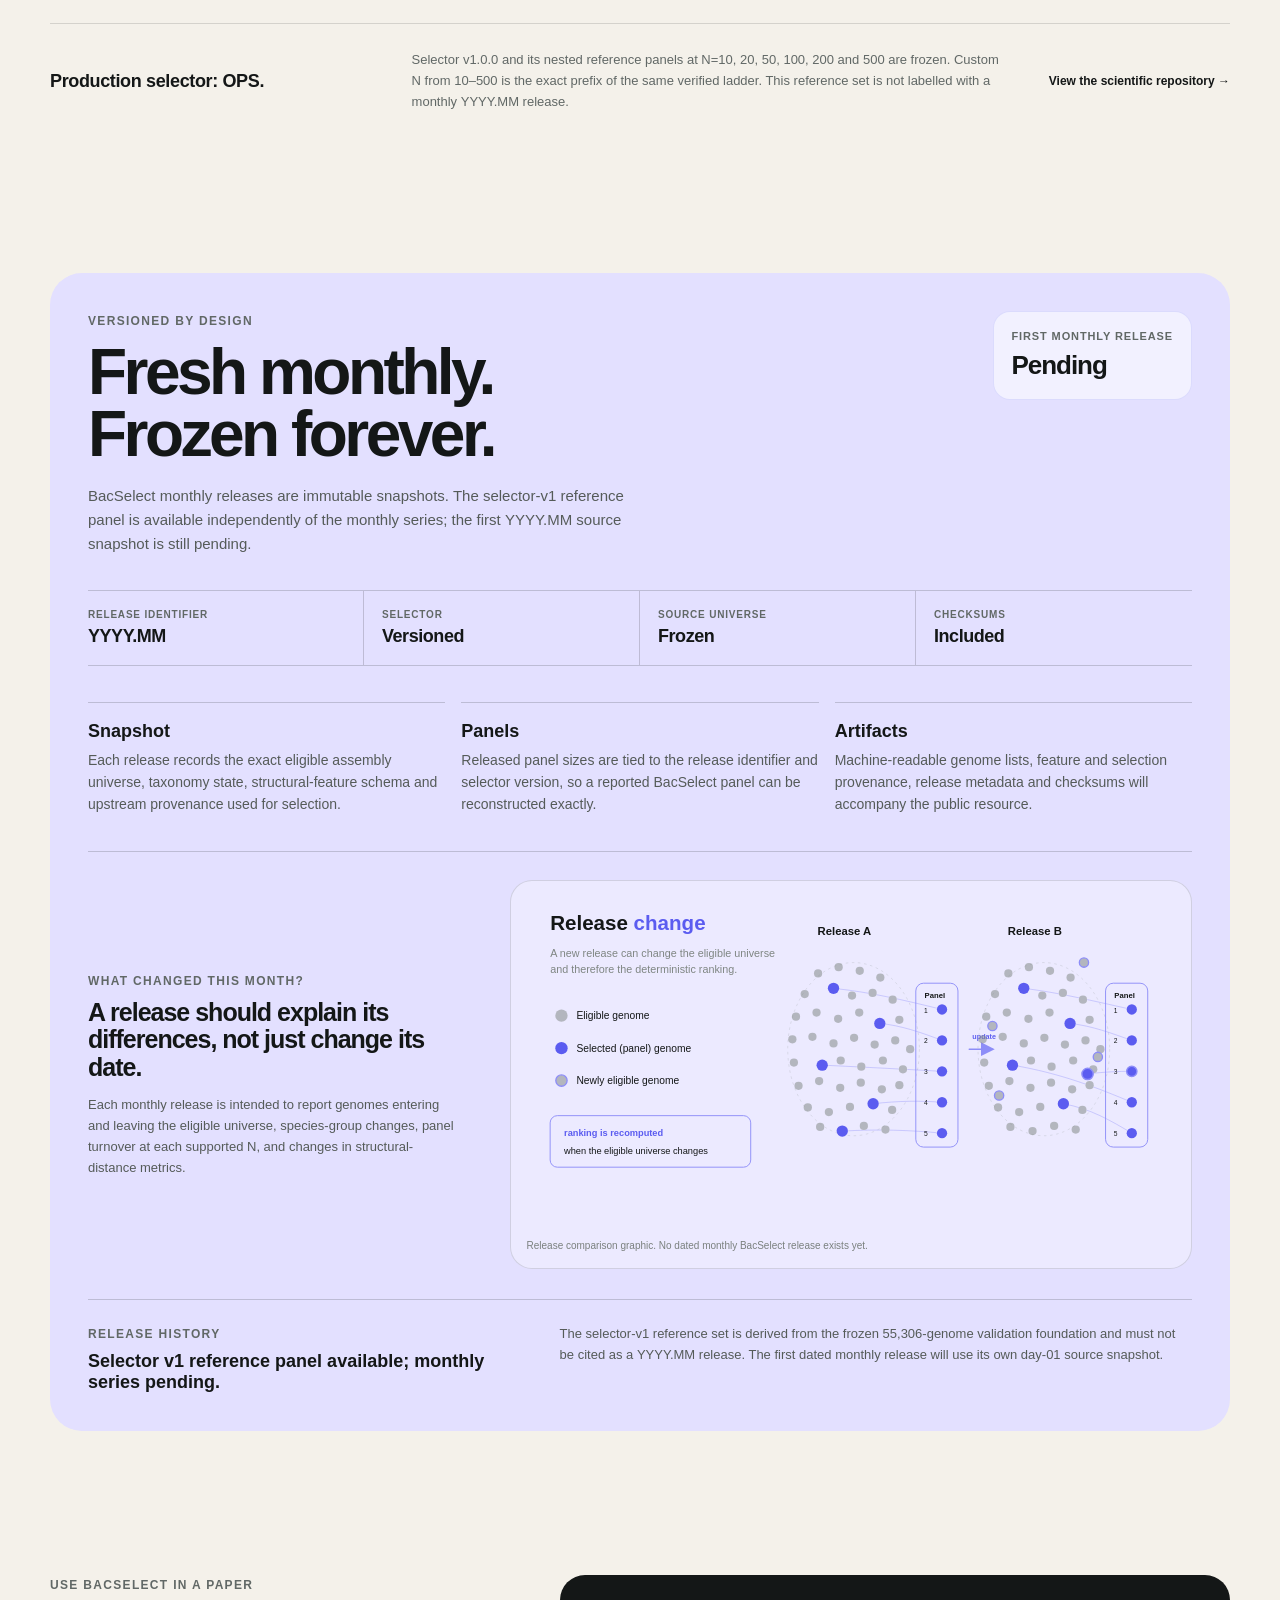
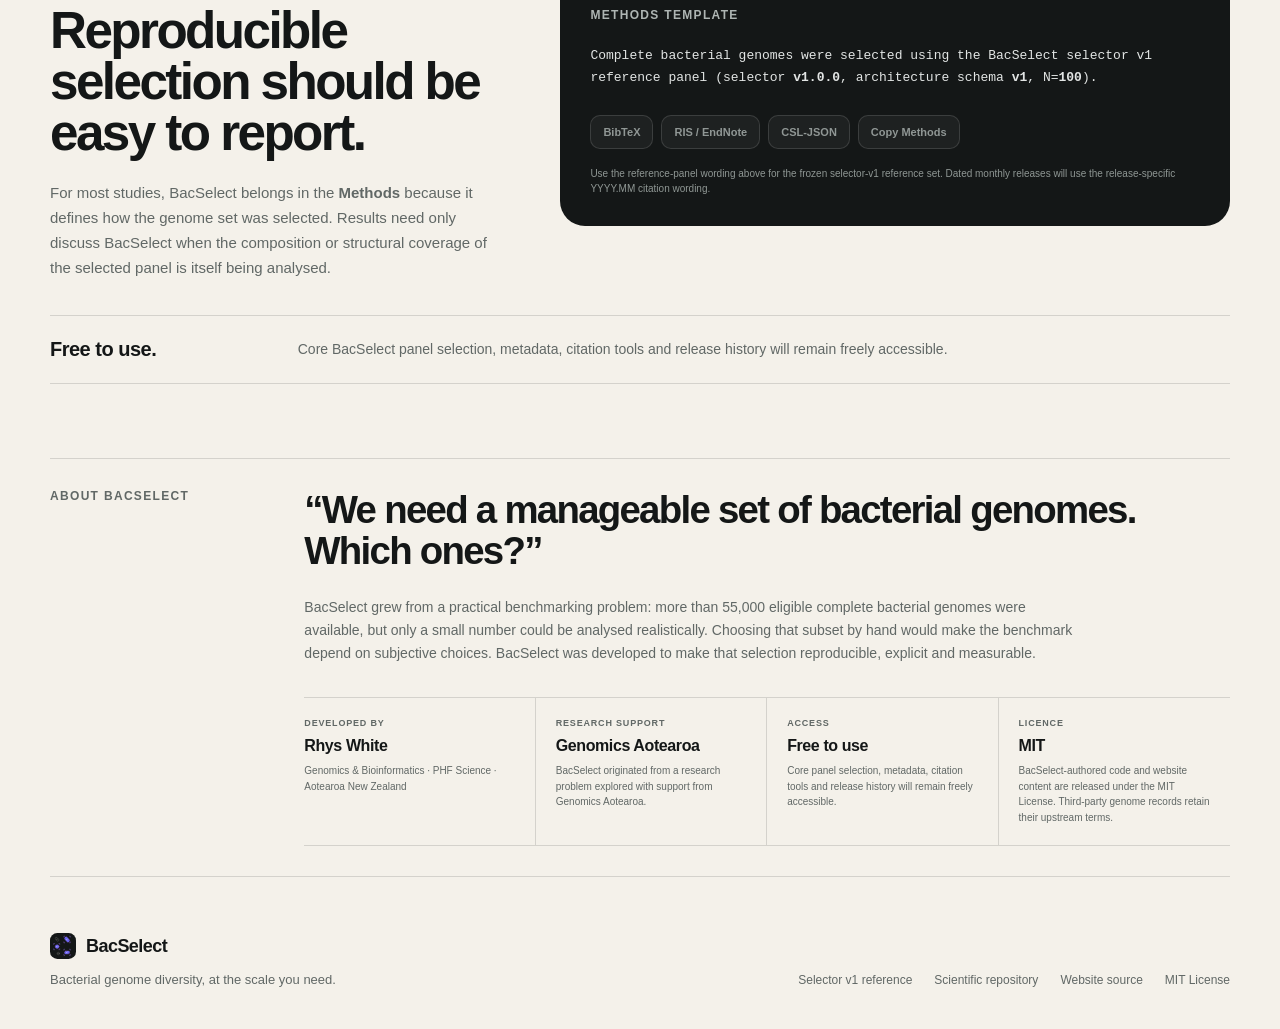
==== commit dd28b650: "Redesign genome scale control" ====
--- a/index.html
+++ b/index.html
@@ -54,16 +54,61 @@
           <p class="hero-copy">Choose how many genomes you can realistically analyse. BacSelect returns a deterministic selector-v1 reference panel that spans bacterial genome architecture within the frozen validation foundation, while controlling the influence of heavily represented species.</p>
           <div id="explore" class="selector-card" aria-labelledby="selector-title">
             <div class="selector-heading">
-              <div>
-                <span class="eyebrow" id="selector-title">Choose the scale (N)</span>
-                <div class="n-display"><span id="nValue">100</span><span class="n-unit">genomes</span></div>
-              </div>
+              <span class="eyebrow" id="selector-title">Choose the scale (N)</span>
               <div class="custom-control">
                 <label for="nInput">Custom</label>
                 <input id="nInput" type="number" min="10" max="500" step="1" value="100" inputmode="numeric" aria-label="Custom number of genomes">
               </div>
             </div>
-            <input id="nSlider" type="range" min="10" max="500" step="1" value="100" aria-label="Number of genomes">
+
+            <div id="genomeScale" class="genome-scale" style="--scale-position: 20.04%;">
+              <div class="genome-scale-readout">
+                <strong><span id="nValue">100</span> <span class="n-unit">genomes</span></strong>
+                <span id="scaleShare" class="genome-scale-share"><span id="nShare">0.18%</span> of eligible universe</span>
+              </div>
+
+              <div class="genome-scale-labels" aria-hidden="true">
+                <span>Sparser</span>
+                <span>Denser</span>
+              </div>
+
+              <div class="genome-scale-visual">
+                <svg class="genome-scale-dots" viewBox="0 0 1000 110" aria-hidden="true">
+                  <line class="genome-scale-baseline" x1="18" y1="55" x2="986" y2="55"></line>
+                  <g class="scale-dots-neutral">
+                    <circle cx="28" cy="55" r="14"></circle><circle cx="145" cy="55" r="12"></circle><circle cx="248" cy="55" r="10.5"></circle>
+                    <circle cx="335" cy="55" r="9"></circle><circle cx="410" cy="55" r="8"></circle><circle cx="470" cy="55" r="7.2"></circle>
+                    <circle cx="520" cy="55" r="6.5"></circle><circle cx="562" cy="55" r="5.9"></circle><circle cx="599" cy="55" r="5.4"></circle>
+                    <circle cx="632" cy="55" r="5"></circle><circle cx="662" cy="55" r="4.7"></circle><circle cx="690" cy="55" r="4.4"></circle>
+                    <circle cx="548" cy="38" r="4.5"></circle><circle cx="604" cy="37" r="4.1"></circle><circle cx="650" cy="38" r="3.8"></circle>
+                    <circle cx="548" cy="72" r="4.5"></circle><circle cx="604" cy="73" r="4.1"></circle><circle cx="650" cy="72" r="3.8"></circle>
+                  </g>
+                  <g class="scale-dots-accent">
+                    <circle cx="716" cy="55" r="4.2"></circle><circle cx="740" cy="55" r="4"></circle><circle cx="763" cy="55" r="3.8"></circle>
+                    <circle cx="785" cy="55" r="3.6"></circle><circle cx="806" cy="55" r="3.4"></circle><circle cx="826" cy="55" r="3.2"></circle>
+                    <circle cx="845" cy="55" r="3.1"></circle><circle cx="863" cy="55" r="3"></circle><circle cx="880" cy="55" r="2.9"></circle>
+                    <circle cx="896" cy="55" r="2.8"></circle><circle cx="911" cy="55" r="2.7"></circle><circle cx="925" cy="55" r="2.6"></circle>
+                    <circle cx="939" cy="55" r="2.5"></circle><circle cx="952" cy="55" r="2.4"></circle><circle cx="964" cy="55" r="2.3"></circle>
+                    <circle cx="976" cy="55" r="2.2"></circle><circle cx="987" cy="55" r="2.1"></circle>
+                    <circle cx="724" cy="36" r="3.5"></circle><circle cx="760" cy="37" r="3.3"></circle><circle cx="791" cy="35" r="3.1"></circle>
+                    <circle cx="819" cy="37" r="3"></circle><circle cx="845" cy="35" r="2.9"></circle><circle cx="869" cy="37" r="2.8"></circle>
+                    <circle cx="892" cy="35" r="2.7"></circle><circle cx="913" cy="37" r="2.6"></circle><circle cx="933" cy="35" r="2.5"></circle>
+                    <circle cx="952" cy="37" r="2.4"></circle><circle cx="970" cy="35" r="2.3"></circle><circle cx="987" cy="37" r="2.2"></circle>
+                    <circle cx="724" cy="74" r="3.5"></circle><circle cx="760" cy="73" r="3.3"></circle><circle cx="791" cy="75" r="3.1"></circle>
+                    <circle cx="819" cy="73" r="3"></circle><circle cx="845" cy="75" r="2.9"></circle><circle cx="869" cy="73" r="2.8"></circle>
+                    <circle cx="892" cy="75" r="2.7"></circle><circle cx="913" cy="73" r="2.6"></circle><circle cx="933" cy="75" r="2.5"></circle>
+                    <circle cx="952" cy="73" r="2.4"></circle><circle cx="970" cy="75" r="2.3"></circle><circle cx="987" cy="73" r="2.2"></circle>
+                    <circle cx="806" cy="21" r="2.7"></circle><circle cx="850" cy="20" r="2.6"></circle><circle cx="886" cy="22" r="2.5"></circle>
+                    <circle cx="918" cy="20" r="2.4"></circle><circle cx="946" cy="22" r="2.3"></circle><circle cx="971" cy="20" r="2.2"></circle>
+                    <circle cx="806" cy="89" r="2.7"></circle><circle cx="850" cy="90" r="2.6"></circle><circle cx="886" cy="88" r="2.5"></circle>
+                    <circle cx="918" cy="90" r="2.4"></circle><circle cx="946" cy="88" r="2.3"></circle><circle cx="971" cy="90" r="2.2"></circle>
+                  </g>
+                </svg>
+                <div class="genome-scale-marker" aria-hidden="true"></div>
+                <input id="nSlider" class="genome-scale-input" type="range" min="10" max="500" step="1" value="100" aria-label="Panel size in genomes" aria-describedby="scaleShare scaleBoundaryCompact">
+              </div>
+            </div>
+
             <div class="presets" aria-label="Common panel sizes">
               <button type="button" data-n="10">10</button>
               <button type="button" data-n="20">20</button>
@@ -72,11 +117,7 @@
               <button type="button" data-n="200">200</button>
               <button type="button" data-n="500">500</button>
             </div>
-            <div class="selector-tradeoff" aria-label="Panel-size trade-off">
-              <span><strong>Coarser map</strong> fewer representatives · lower compute</span>
-              <span aria-hidden="true">→</span>
-              <span><strong>Finer map</strong> denser representation · higher compute</span>
-            </div>
+            <p id="scaleBoundaryCompact" class="genome-scale-boundary">Even N=<span id="scaleMaxN">500</span> represents only <strong id="scaleMaxShare">0.90%</strong> of the eligible universe.</p>
             <button id="buildButton" class="build-button" type="button">
               <span>Get reference panel</span>
               <span aria-hidden="true">→</span>
@@ -91,18 +132,14 @@
         <div class="atlas-stage" aria-label="Conceptual BacSelect diversity map. Grey points represent the genome universe and purple points represent selected genomes.">
           <div class="atlas-stage-top" aria-hidden="true">
             <span class="atlas-kicker">Genomic landscape</span>
-            <div class="atlas-readout"><strong id="atlasN">100</strong><span>selected</span><span id="atlasShare" class="atlas-share">0.18% of universe</span></div>
+            <div class="atlas-readout"><strong id="atlasN">100</strong><span>selected</span><span id="atlasShare" class="atlas-share">0.18% of frozen universe</span></div>
           </div>
           <svg id="atlasMap" class="atlas-map" viewBox="0 0 820 650" role="img" aria-labelledby="atlasMapTitle atlasMapDesc">
             <title id="atlasMapTitle">BacSelect conceptual genomic diversity map</title>
             <desc id="atlasMapDesc">A dense grey genome universe with a nested set of purple selected representatives. Changing N changes the density of selected points.</desc>
           </svg>
-          <div class="atlas-map-label universe" aria-hidden="true"><strong>55,306 genomes</strong><span>the frozen development universe</span></div>
+          <div class="atlas-map-label universe" aria-hidden="true"><strong><span id="atlasUniverseCount">55,306</span> genomes</strong><span>the frozen development universe</span></div>
           <div class="atlas-map-label selection" aria-hidden="true"><strong>BacSelect panel</strong><span>representatives spread across the landscape</span></div>
-          <div class="atlas-scale-bar" aria-hidden="true">
-            <div class="scale-copy"><span>coarse</span><span id="atlasResolution">middle scale</span><span>fine</span></div>
-            <div class="scale-line"></div>
-          </div>
           <p class="atlas-caption">Conceptual diversity map · positions are illustrative, not measured validation coordinates.</p>
         </div>
       </div>
@@ -235,22 +272,23 @@
         <div class="use-scale-grid">
           <article>
             <strong>10–20</strong>
-            <span>Very compact</span>
+            <span>Smallest supported panels</span>
             <p>For expensive workflows, rapid checks, or situations where downstream compute and manual review are strongly limiting.</p>
           </article>
 
           <article>
             <strong>50–100</strong>
-            <span>Middle scale</span>
-            <p>A practical balance between tractability and denser sampling of the release's genome-architecture space.</p>
+            <span>Intermediate panels</span>
+            <p>More representatives sample the same genome-architecture space more densely, with a corresponding increase in downstream compute.</p>
           </article>
 
           <article>
             <strong>200–500</strong>
-            <span>Broad</span>
-            <p>For analyses that can absorb more compute in exchange for denser structural representation across the defined release universe.</p>
+            <span>Largest supported panels</span>
+            <p>The densest supported sampling of the defined release universe, while still representing only a small fraction of eligible genomes.</p>
           </article>
         </div>
+        <p class="scale-boundary-note"><strong>Scale boundary:</strong> even the largest supported panel, N=<span id="scaleSectionMaxN">500</span>, selects only <span id="scaleSectionMaxShare">0.90%</span> of the <span id="scaleBoundaryUniverse">55,306</span> eligible genomes in the current frozen development universe.</p>
       </div>
     </section>
 
--- a/assets/atlas.css
+++ b/assets/atlas.css
@@ -97,13 +97,6 @@
   color: var(--atlas-muted);
 }
 
-.atlas-hero-copy #nValue {
-  color: var(--atlas-ink);
-  font-size: 34px;
-}
-
-.atlas-hero-copy .n-unit { color: var(--atlas-muted); }
-
 .atlas-hero-copy .custom-control input {
   width: 72px;
   border: 1px solid var(--line);
@@ -111,53 +104,159 @@
   color: var(--atlas-ink);
 }
 
-.atlas-hero-copy input[type="range"] {
-  --value: 18%;
-  appearance: none;
+/* Genomic-resolution control: one visual language for panel size and atlas density. */
+.genome-scale {
+  --scale-position: 20.04%;
+  margin-top: 15px;
+}
+
+.genome-scale-readout {
+  display: grid;
+  justify-items: center;
+  gap: 6px;
+  min-height: 58px;
+  text-align: center;
+}
+
+.genome-scale-readout > strong {
+  color: var(--atlas-purple);
+  font-size: 36px;
+  line-height: 1;
+  font-weight: 790;
+  letter-spacing: -.045em;
+  text-transform: uppercase;
+  font-variant-numeric: tabular-nums;
+}
+
+.genome-scale-readout #nValue {
+  color: inherit;
+  font-size: inherit;
+}
+
+.genome-scale-readout .n-unit {
+  color: inherit;
+  font-size: inherit;
+}
+
+.genome-scale-share {
+  color: #707774;
+  font-size: 10px;
+  line-height: 1.35;
+  font-weight: 760;
+  letter-spacing: .08em;
+  text-transform: uppercase;
+}
+
+.genome-scale-labels {
+  display: grid;
+  grid-template-columns: 1fr 1fr;
+  align-items: end;
+  gap: 12px;
+  margin-top: 12px;
+  color: #525856;
+  font-size: 9px;
+  line-height: 1;
+  font-weight: 800;
+  letter-spacing: .095em;
+  text-transform: uppercase;
+}
+
+.genome-scale-labels span:last-child {
+  text-align: right;
+}
+
+.genome-scale-visual {
+  position: relative;
+  height: 78px;
+  margin-top: 2px;
+  border-radius: 12px;
+  transition: box-shadow .16s ease, background .16s ease;
+}
+
+.genome-scale:focus-within .genome-scale-visual {
+  background: rgba(255,255,255,.25);
+  box-shadow: 0 0 0 3px rgba(91,92,240,.12);
+}
+
+.genome-scale-dots {
+  position: absolute;
+  inset: 0;
   width: 100%;
-  height: 18px;
-  margin: 10px 0 9px;
-  background: transparent;
-  accent-color: var(--atlas-purple);
-}
-
-.atlas-hero-copy input[type="range"]::-webkit-slider-runnable-track {
-  height: 3px;
-  background: linear-gradient(90deg,
-    var(--atlas-purple) 0,
-    var(--atlas-purple) var(--value),
-    rgba(20,23,23,.17) var(--value),
-    rgba(20,23,23,.17) 100%);
-  border-radius: 999px;
-}
-
-.atlas-hero-copy input[type="range"]::-webkit-slider-thumb {
-  appearance: none;
-  width: 17px;
-  height: 17px;
-  margin-top: -7px;
+  height: 100%;
+  overflow: visible;
+}
+
+.genome-scale-baseline {
+  stroke: rgba(20,23,23,.14);
+  stroke-width: 1.7;
+  vector-effect: non-scaling-stroke;
+}
+
+.scale-dots-neutral circle {
+  fill: #8b928f;
+  opacity: .78;
+}
+
+.scale-dots-accent circle {
+  fill: var(--atlas-purple);
+  opacity: .88;
+}
+
+.genome-scale-marker {
+  position: absolute;
+  top: 50%;
+  left: var(--scale-position);
+  z-index: 3;
+  width: 40px;
+  height: 40px;
+  transform: translate(-50%, -50%);
   border: 3px solid var(--atlas-paper);
   border-radius: 50%;
   background: var(--atlas-purple);
-  box-shadow: 0 0 0 1px var(--atlas-purple);
-}
-
-.atlas-hero-copy input[type="range"]::-moz-range-track {
-  height: 3px;
-  background: rgba(20,23,23,.17);
-  border-radius: 999px;
-}
-.atlas-hero-copy input[type="range"]::-moz-range-progress {
-  height: 3px;
+  box-shadow:
+    0 0 0 1px rgba(91,92,240,.34),
+    0 7px 20px rgba(91,92,240,.23);
+  pointer-events: none;
+  transition: left .06s linear;
+}
+
+.genome-scale-marker::before {
+  content: '';
+  position: absolute;
+  left: 50%;
+  top: 50%;
+  width: 9px;
+  height: 9px;
+  border-radius: 1px;
+  background: white;
+  transform: translate(-50%, -50%) rotate(45deg);
+}
+
+.genome-scale-marker::after {
+  content: '';
+  position: absolute;
+  left: 50%;
+  bottom: calc(100% + 3px);
+  width: 1px;
+  height: 14px;
   background: var(--atlas-purple);
-}
-.atlas-hero-copy input[type="range"]::-moz-range-thumb {
-  width: 13px;
-  height: 13px;
-  border: 3px solid var(--atlas-paper);
-  border-radius: 50%;
-  background: var(--atlas-purple);
-  box-shadow: 0 0 0 1px var(--atlas-purple);
+  transform: translateX(-50%);
+  opacity: .72;
+}
+
+.genome-scale-input {
+  position: absolute !important;
+  top: 0 !important;
+  right: auto !important;
+  bottom: 0 !important;
+  left: 2.4% !important;
+  z-index: 4;
+  width: 96% !important;
+  height: 100% !important;
+  margin: 0 !important;
+  padding: 0 !important;
+  opacity: 0;
+  cursor: ew-resize;
 }
 
 .atlas-hero-copy .presets {
@@ -187,17 +286,15 @@
   transform: none;
 }
 
-.atlas-hero-copy .selector-tradeoff {
-  margin-top: 9px;
-  padding: 0;
-  border: 0;
-  border-radius: 0;
+.genome-scale-boundary {
+  margin: 9px 0 0;
   color: var(--atlas-muted);
   font-size: 10px;
-}
-.atlas-hero-copy .selector-tradeoff strong {
-  color: var(--atlas-ink);
-  font-size: 10px;
+  line-height: 1.4;
+}
+.genome-scale-boundary strong {
+  color: var(--atlas-purple);
+  font-weight: 800;
 }
 
 .atlas-hero-copy .build-button {
@@ -338,43 +435,6 @@
 .atlas-map-label.universe { left: 4%; top: 15%; }
 .atlas-map-label.selection { right: 1%; bottom: 22%; }
 
-.atlas-scale-bar {
-  position: absolute;
-  left: 9%;
-  bottom: 54px;
-  z-index: 4;
-  width: 165px;
-  color: var(--atlas-muted);
-  pointer-events: none;
-}
-.atlas-scale-bar .scale-line {
-  position: relative;
-  height: 1px;
-  margin: 8px 0 5px;
-  background: rgba(20,23,23,.33);
-}
-.atlas-scale-bar .scale-line::before,
-.atlas-scale-bar .scale-line::after {
-  content: '';
-  position: absolute;
-  top: -4px;
-  width: 1px;
-  height: 9px;
-  background: rgba(20,23,23,.45);
-}
-.atlas-scale-bar .scale-line::before { left: 0; }
-.atlas-scale-bar .scale-line::after { right: 0; }
-.atlas-scale-bar .scale-copy {
-  display: flex;
-  justify-content: space-between;
-  gap: 8px;
-  font-size: 9px;
-  font-weight: 720;
-  letter-spacing: .055em;
-  text-transform: uppercase;
-}
-.atlas-scale-bar #atlasResolution { color: var(--atlas-purple); }
-
 .atlas-caption {
   position: absolute;
   right: 0;
@@ -415,11 +475,7 @@
 @media (max-width: 680px) {
   .atlas-stage { min-height: 450px; }
   .atlas-map-label.selection { display: none; }
-  .atlas-scale-bar { bottom: 38px; width: 130px; }
   .atlas-caption { display: none; }
-  .atlas-hero-copy .selector-tradeoff { grid-template-columns: 1fr; }
-  .atlas-hero-copy .selector-tradeoff span[aria-hidden="true"] { display: none; }
-  .atlas-hero-copy .selector-tradeoff span:last-child { text-align: left; }
 }
 
 @media (prefers-reduced-motion: reduce) {
@@ -446,7 +502,731 @@
   .atlas-stage-top { top: 1px; }
   .atlas-map-label.universe { top: 14%; }
   .atlas-map-label.selection { bottom: 20%; }
-  .atlas-scale-bar { bottom: 40px; }
   .atlas-caption { bottom: 6px; }
   .hero > .foundation { margin-top: 8px; }
 }
+
+
+/* ==========================================================
+   BacSelect mobile composition pass v1
+   Mobile-only. Desktop and laptop atlas composition unchanged.
+   ========================================================== */
+@media (max-width: 680px) {
+  html {
+    scroll-padding-top: 16px;
+  }
+
+  .shell {
+    width: min(calc(100% - 32px), var(--max));
+  }
+
+  /* On phones the header should introduce the page, not permanently occupy it. */
+  .site-header {
+    position: relative;
+    top: auto;
+    z-index: 10;
+    height: 66px;
+    min-height: 66px;
+    padding-inline: 16px;
+  }
+  .site-header .brand span {
+    font-size: 19px;
+  }
+  .site-header nav {
+    gap: 0;
+  }
+  .site-header nav a:not(.nav-cta) {
+    display: none;
+  }
+  .site-header .nav-cta {
+    padding: 8px 12px;
+    font-size: 13px;
+  }
+
+  /* Hero reads as proposition -> control -> visual evidence on a phone. */
+  .hero {
+    padding-top: 22px;
+    padding-bottom: 24px;
+  }
+  .hero .status-pill {
+    padding: 7px 10px;
+    font-size: 10px;
+    letter-spacing: .055em;
+  }
+  .atlas-hero-grid {
+    gap: 20px;
+    margin-top: 20px;
+  }
+  .atlas-hero-copy {
+    order: -1;
+    padding-top: 0;
+  }
+  .atlas-stage {
+    order: 0;
+    min-height: 350px;
+  }
+  .atlas-hero-copy .hero-question {
+    margin-bottom: 11px;
+    font-size: 11px;
+    line-height: 1.35;
+  }
+  .atlas-hero-copy h1 {
+    max-width: none;
+    margin-bottom: 16px;
+    font-size: clamp(40px, 11.5vw, 47px);
+    line-height: .94;
+    letter-spacing: -.064em;
+  }
+  .atlas-hero-copy .hero-copy {
+    max-width: none;
+    margin-bottom: 16px;
+    font-size: 15px;
+    line-height: 1.5;
+    letter-spacing: -.012em;
+  }
+
+  /* Selector: retain all functionality while removing unnecessary height. */
+  .atlas-hero-copy .selector-card {
+    padding: 16px;
+    border-radius: 18px;
+  }
+  .atlas-hero-copy .selector-heading {
+    gap: 12px;
+  }
+  .atlas-hero-copy .selector-card .eyebrow,
+  .atlas-hero-copy .custom-control label {
+    font-size: 9px;
+  }
+  .genome-scale-readout > strong {
+    font-size: 32px;
+  }
+  .genome-scale-share {
+    max-width: 290px;
+    font-size: 8.5px;
+  }
+  .genome-scale-labels {
+    margin-top: 10px;
+    font-size: 8px;
+  }
+  .genome-scale-visual {
+    height: 66px;
+  }
+  .genome-scale-marker {
+    width: 34px;
+    height: 34px;
+  }
+  .genome-scale-boundary {
+    font-size: 9.5px;
+  }
+  .atlas-hero-copy .custom-control input {
+    width: 72px;
+    padding: 7px 8px;
+    border-radius: 9px;
+  }
+  .atlas-hero-copy .presets {
+    grid-template-columns: repeat(6, minmax(0, 1fr));
+    gap: 5px;
+  }
+  .atlas-hero-copy .presets button {
+    min-width: 0;
+    padding: 9px 3px;
+    border-radius: 9px;
+    font-size: 12px;
+  }
+  .atlas-hero-copy .build-button {
+    width: 100%;
+    margin-top: 12px;
+    padding: 12px 15px;
+    justify-content: space-between;
+    font-size: 15px;
+  }
+  .atlas-hero-copy .build-note {
+    margin-top: 7px;
+    font-size: 10.5px;
+    line-height: 1.42;
+  }
+
+  /* Atlas becomes a compact visual payoff after the selector. */
+  .atlas-stage-top {
+    top: 0;
+  }
+  .atlas-kicker {
+    font-size: 9px;
+  }
+  .atlas-readout strong {
+    font-size: 20px;
+  }
+  .atlas-readout span {
+    font-size: 8px;
+  }
+  .atlas-readout .atlas-share {
+    font-size: 8px;
+  }
+  .atlas-map {
+    width: 100%;
+    margin: 18px 0 0;
+  }
+  .atlas-map-label.universe {
+    left: 3%;
+    top: 17%;
+    padding: 7px 8px 7px 10px;
+  }
+  .atlas-map-label.universe strong {
+    font-size: 10px;
+  }
+  .atlas-map-label.universe span {
+    font-size: 8px;
+  }
+  .atlas-map-label.selection,
+  .atlas-caption {
+    display: none;
+  }
+
+  /* Foundation metadata should scan as one strip, not three screens. */
+  .hero > .foundation {
+    grid-template-columns: repeat(3, minmax(0, 1fr));
+    margin-top: 18px;
+  }
+  .hero > .foundation div,
+  .hero > .foundation div:not(:first-child),
+  .hero > .foundation div:nth-child(3) {
+    min-width: 0;
+    padding: 13px 8px;
+    border-right: 0;
+    border-bottom: 0;
+  }
+  .hero > .foundation div + div {
+    border-left: 1px solid var(--line);
+  }
+  .hero > .foundation strong {
+    font-size: clamp(19px, 6.2vw, 25px);
+    line-height: 1;
+    letter-spacing: -.045em;
+  }
+  .hero > .foundation span {
+    margin-top: 5px;
+    font-size: 9px;
+    line-height: 1.25;
+  }
+  .hero .foundation-note {
+    margin-top: 11px;
+    font-size: 10.5px;
+    line-height: 1.48;
+  }
+
+  /* Generated panel status: compact dashboard, not a second landing page. */
+  .hero > .result-panel {
+    margin-top: 18px;
+    padding: 18px;
+    border-radius: 18px;
+  }
+  .hero > .result-panel .result-header {
+    grid-template-columns: minmax(0, 1fr) auto;
+    gap: 12px;
+    align-items: start;
+  }
+  .hero > .result-panel .result-header h2 {
+    margin: 7px 0 9px;
+    font-size: 27px;
+    line-height: 1;
+    letter-spacing: -.045em;
+  }
+  .hero > .result-panel .result-header p {
+    font-size: 12.5px;
+    line-height: 1.5;
+  }
+  .hero > .result-panel .result-n {
+    text-align: right;
+  }
+  .hero > .result-panel .result-n strong {
+    font-size: 42px;
+    line-height: .9;
+  }
+  .hero > .result-panel .result-n span {
+    display: block;
+    max-width: 78px;
+    margin-top: 5px;
+    font-size: 9px;
+    line-height: 1.25;
+  }
+  .hero > .result-panel .result-meta {
+    grid-template-columns: 1fr;
+    margin-top: 17px;
+  }
+  .hero > .result-panel .result-meta div,
+  .hero > .result-panel .result-meta div:not(:first-child) {
+    display: flex;
+    align-items: baseline;
+    justify-content: space-between;
+    gap: 16px;
+    padding: 9px 0;
+    border-right: 0;
+    border-bottom: 1px solid var(--line);
+  }
+  .hero > .result-panel .result-meta div:last-child {
+    border-bottom: 0;
+  }
+  .hero > .result-panel .result-meta span {
+    font-size: 9px;
+  }
+  .hero > .result-panel .result-meta strong {
+    font-size: 12.5px;
+    text-align: right;
+  }
+  .hero > .result-panel .result-actions {
+    display: grid;
+    grid-template-columns: 1fr 1fr;
+    gap: 8px;
+    margin-top: 14px;
+  }
+  .hero > .result-panel .result-actions a {
+    margin: 0;
+    min-width: 0;
+    padding: 10px 8px;
+    font-size: 11px;
+  }
+  .hero > .result-panel #resultRepoLink {
+    grid-column: 1 / -1;
+    justify-content: flex-start;
+    padding-inline: 0;
+    border: 0;
+    background: transparent;
+  }
+  .hero > .result-panel .result-note {
+    margin-top: 12px;
+    font-size: 10.5px;
+    line-height: 1.45;
+  }
+
+  /* Shared mobile rhythm. */
+  .section,
+  .why-section,
+  .scale-section,
+  .universe-section,
+  .validation-section {
+    padding-top: 62px;
+    padding-bottom: 62px;
+  }
+  .coverage-section,
+  .method-section {
+    padding-top: 64px;
+    padding-bottom: 64px;
+  }
+  .eyebrow {
+    font-size: 10px;
+    letter-spacing: .12em;
+  }
+  .section-intro h2,
+  .section-intro-copy h2,
+  .scale-heading h2,
+  .coverage-copy h2,
+  .universe-heading h2,
+  .method-grid h2,
+  .validation-heading h2,
+  .release-top h2 {
+    font-size: clamp(39px, 11.2vw, 46px);
+    line-height: .98;
+    letter-spacing: -.055em;
+  }
+  .section-intro p,
+  .section-intro-copy p,
+  .scale-heading-copy p,
+  .universe-heading-copy p,
+  .method-copy p,
+  .validation-heading-copy p,
+  .release-intro,
+  .release-history p {
+    font-size: 15px;
+    line-height: 1.56;
+  }
+
+  /* Why BacSelect? */
+  .why-layout {
+    gap: 28px;
+  }
+  .why-layout .section-intro-copy h2 {
+    margin-top: 11px;
+    margin-bottom: 21px;
+  }
+  .why-layout .section-intro-copy p + p {
+    margin-top: 17px;
+  }
+  .universe-panel-figure {
+    margin-top: 4px;
+    padding: 9px;
+    border-radius: 18px;
+  }
+  .problem-grid {
+    gap: 10px;
+    margin-top: 26px;
+  }
+  .problem-grid article {
+    min-height: 0;
+    padding: 20px;
+    border-radius: 18px;
+  }
+  .problem-grid h3 {
+    margin-top: 7px;
+    font-size: 23px;
+    line-height: 1.05;
+  }
+  .problem-grid p {
+    font-size: 14px;
+    line-height: 1.52;
+  }
+
+  /* Choose N. */
+  .scale-heading {
+    gap: 24px;
+  }
+  .scale-heading-copy p + p {
+    margin-top: 15px;
+  }
+  .nested-panel-figure {
+    margin-top: 30px;
+    padding: 9px;
+    border-radius: 18px;
+  }
+  .use-scale-heading {
+    margin-top: 44px;
+  }
+  .use-scale-heading p {
+    margin-top: 13px;
+    font-size: 14px;
+    line-height: 1.52;
+  }
+  .use-scale-grid {
+    gap: 10px;
+    margin-top: 24px;
+  }
+  .use-scale-grid article {
+    min-height: 0;
+    padding: 21px 20px 22px;
+    border-radius: 18px;
+  }
+  .use-scale-grid strong {
+    font-size: 46px;
+    line-height: .95;
+  }
+  .use-scale-grid span {
+    margin-top: 14px;
+    font-size: 16px;
+  }
+  .use-scale-grid p {
+    margin-top: 7px;
+    font-size: 13.5px;
+    line-height: 1.5;
+  }
+
+  /* Coverage: preserve the dark change of pace but make it one concise chapter. */
+  .coverage-layout {
+    gap: 30px;
+  }
+  .coverage-copy h2 {
+    margin: 10px 0 20px;
+  }
+  .coverage-copy > p {
+    margin-bottom: 12px;
+    font-size: 14.5px;
+    line-height: 1.58;
+  }
+  .coverage-metrics {
+    margin-top: 22px;
+  }
+  .coverage-metrics div {
+    grid-template-columns: 112px 1fr;
+    gap: 12px;
+    padding: 12px 0;
+  }
+  .nearest-distance-figure {
+    padding: 9px 10px 12px;
+    border-radius: 18px;
+  }
+  .coverage-release-preview {
+    margin-top: 34px;
+  }
+  .coverage-release-top {
+    gap: 14px;
+    padding-top: 22px;
+  }
+  .coverage-release-top strong {
+    font-size: 23px;
+    line-height: 1.12;
+  }
+  .coverage-n-preview {
+    grid-template-columns: repeat(3, 1fr);
+    margin-top: 20px;
+  }
+  .coverage-n-preview span {
+    padding: 11px 6px;
+    font-size: 13px;
+  }
+  .coverage-n-preview span:nth-child(3) {
+    border-right: 0;
+  }
+  .coverage-n-preview span:nth-child(-n+3) {
+    border-bottom: 1px solid rgba(255,255,255,.1);
+  }
+  .coverage-preview-note {
+    margin-top: 13px;
+    font-size: 10.5px;
+  }
+
+  /* Defined universe: a compact process timeline instead of five large cards. */
+  .universe-heading {
+    gap: 24px;
+  }
+  .universe-path {
+    gap: 7px;
+    margin-top: 30px;
+  }
+  .universe-path div {
+    min-height: 0;
+    display: grid;
+    grid-template-columns: 38px minmax(0, 1fr);
+    align-items: center;
+    gap: 10px;
+    padding: 14px 16px;
+    border-radius: 16px;
+  }
+  .universe-path div span {
+    align-self: center;
+  }
+  .universe-path strong {
+    margin-top: 0;
+    font-size: 17px;
+  }
+  .universe-path i {
+    min-height: 16px;
+    line-height: 16px;
+  }
+  .universe-boundary {
+    margin-top: 30px;
+    padding-top: 28px;
+  }
+  .universe-boundary p {
+    margin-top: 14px;
+    font-size: 14.5px;
+    line-height: 1.58;
+  }
+
+  /* Method: keep the dark editorial block, tighten its reading rhythm. */
+  .method-grid {
+    gap: 28px;
+  }
+  .method-copy .lead {
+    font-size: 21px;
+    line-height: 1.5;
+  }
+  .method-copy p + p {
+    margin-top: 16px;
+  }
+  .method-facts {
+    margin-top: 36px;
+  }
+  .method-facts article,
+  .method-facts article:not(:first-child) {
+    min-height: 0;
+    padding: 22px 0;
+  }
+  .method-facts h3 {
+    margin-top: 24px;
+    font-size: 21px;
+  }
+  .method-facts p {
+    font-size: 13.5px;
+    line-height: 1.55;
+  }
+
+  /* Validation: retain the useful two-column progress map. */
+  .validation-heading {
+    gap: 24px;
+  }
+  .validation-state {
+    padding: 9px 11px;
+    font-size: 11px;
+  }
+  .validation-roadmap {
+    grid-template-columns: repeat(2, minmax(0, 1fr));
+    margin-top: 34px;
+  }
+  .validation-node,
+  .validation-node:not(:first-child) {
+    min-height: 126px;
+    padding: 18px 12px 20px 0;
+  }
+  .validation-node:nth-child(even) {
+    padding-left: 12px;
+  }
+  .validation-node strong {
+    font-size: 15px;
+    line-height: 1.22;
+  }
+  .validation-summary {
+    margin-top: 28px;
+  }
+  .validation-summary > strong {
+    font-size: 19px;
+  }
+  .validation-summary p {
+    font-size: 13.5px;
+    line-height: 1.52;
+  }
+
+  /* Releases: 2x2 identity grid and shorter narrative blocks. */
+  #releases {
+    padding-top: 54px;
+    padding-bottom: 54px;
+  }
+  .release-card {
+    padding: 28px 20px;
+    border-radius: 24px;
+  }
+  .release-top {
+    gap: 22px;
+  }
+  .release-top h2 {
+    margin-top: 10px;
+  }
+  .release-badge {
+    min-width: 0;
+    width: 100%;
+    padding: 14px 15px;
+    border-radius: 15px;
+  }
+  .release-badge strong {
+    margin-top: 5px;
+    font-size: 22px;
+  }
+  .release-identity {
+    grid-template-columns: repeat(2, minmax(0, 1fr));
+    margin-top: 28px;
+  }
+  .release-identity div,
+  .release-identity div:not(:first-child),
+  .release-identity div:nth-child(3) {
+    min-width: 0;
+    padding: 13px 10px 13px 0;
+    border: 0;
+    border-top: 1px solid rgba(20,23,23,.18);
+  }
+  .release-identity div:nth-child(even) {
+    padding-left: 12px;
+  }
+  .release-identity div:nth-child(odd) {
+    border-right: 1px solid rgba(20,23,23,.18);
+  }
+  .release-identity span {
+    font-size: 9px;
+  }
+  .release-identity strong {
+    margin-top: 5px;
+    font-size: 17px;
+  }
+  .release-grid {
+    gap: 0;
+    margin-top: 30px;
+  }
+  .release-grid div {
+    padding: 18px 0;
+  }
+  .release-grid h3 {
+    margin-bottom: 6px;
+    font-size: 18px;
+  }
+  .release-grid p {
+    font-size: 13.5px;
+    line-height: 1.52;
+  }
+  .release-change {
+    margin-top: 28px;
+    gap: 20px;
+  }
+  .release-change-copy h3 {
+    font-size: 25px;
+    line-height: 1.08;
+  }
+  .release-change-copy p {
+    font-size: 13.5px;
+    line-height: 1.52;
+  }
+  .release-change-figure {
+    padding: 9px;
+    border-radius: 18px;
+  }
+  .release-history {
+    gap: 17px;
+    margin-top: 28px;
+    padding-top: 23px;
+  }
+  .release-history strong {
+    font-size: 18px;
+    line-height: 1.2;
+  }
+
+  .methods-card {
+    padding: 20px;
+    border-radius: 18px;
+  }
+  .site-footer {
+    padding-top: 34px;
+    padding-bottom: 42px;
+  }
+}
+
+@media (max-width: 420px) {
+  .atlas-hero-copy h1,
+  .section-intro h2,
+  .section-intro-copy h2,
+  .scale-heading h2,
+  .coverage-copy h2,
+  .universe-heading h2,
+  .method-grid h2,
+  .validation-heading h2,
+  .release-top h2 {
+    overflow-wrap: normal;
+    word-break: normal;
+  }
+
+  .atlas-stage {
+    min-height: 338px;
+  }
+}
+
+/* ==========================================================
+   BacSelect stacked-hero ordering override v5
+   Whenever the hero collapses to one column, keep the
+   proposition + selector before the genomic landscape.
+   ========================================================== */
+@media (max-width: 1000px) {
+  .atlas-hero-grid {
+    display: flex !important;
+    flex-direction: column !important;
+  }
+
+  .atlas-hero-copy {
+    order: 0 !important;
+  }
+
+  .atlas-stage {
+    order: 1 !important;
+  }
+}
+
+/* Explicitly keep panel scale in proportion: N=500 is still <1% of this frozen universe. */
+.scale-boundary-note {
+  max-width: 760px;
+  margin: 18px 0 0;
+  padding-top: 16px;
+  border-top: 1px solid rgba(20,23,23,.12);
+  color: var(--muted);
+  font-size: 12px;
+  line-height: 1.55;
+}
+.scale-boundary-note strong {
+  color: var(--ink);
+}
+.scale-boundary-note #scaleSectionMaxShare {
+  color: var(--accent);
+  font-weight: 780;
+}
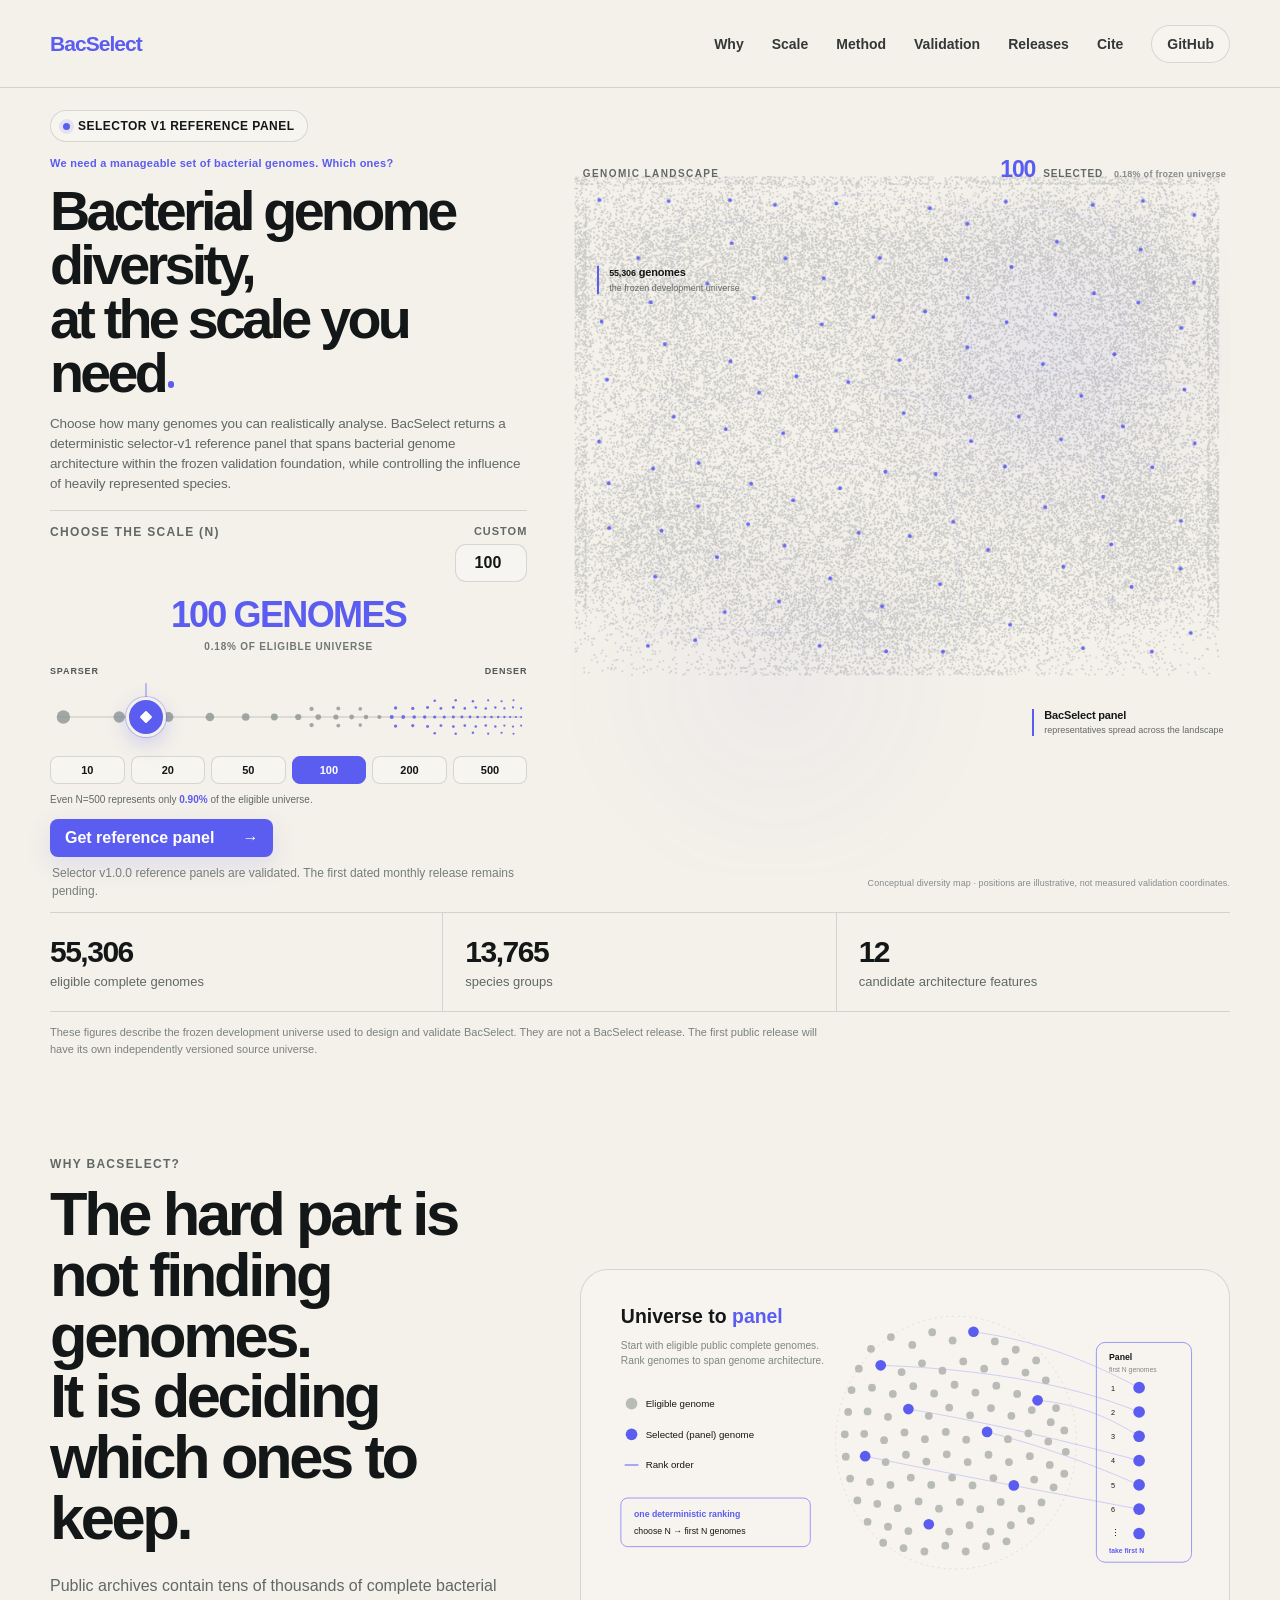
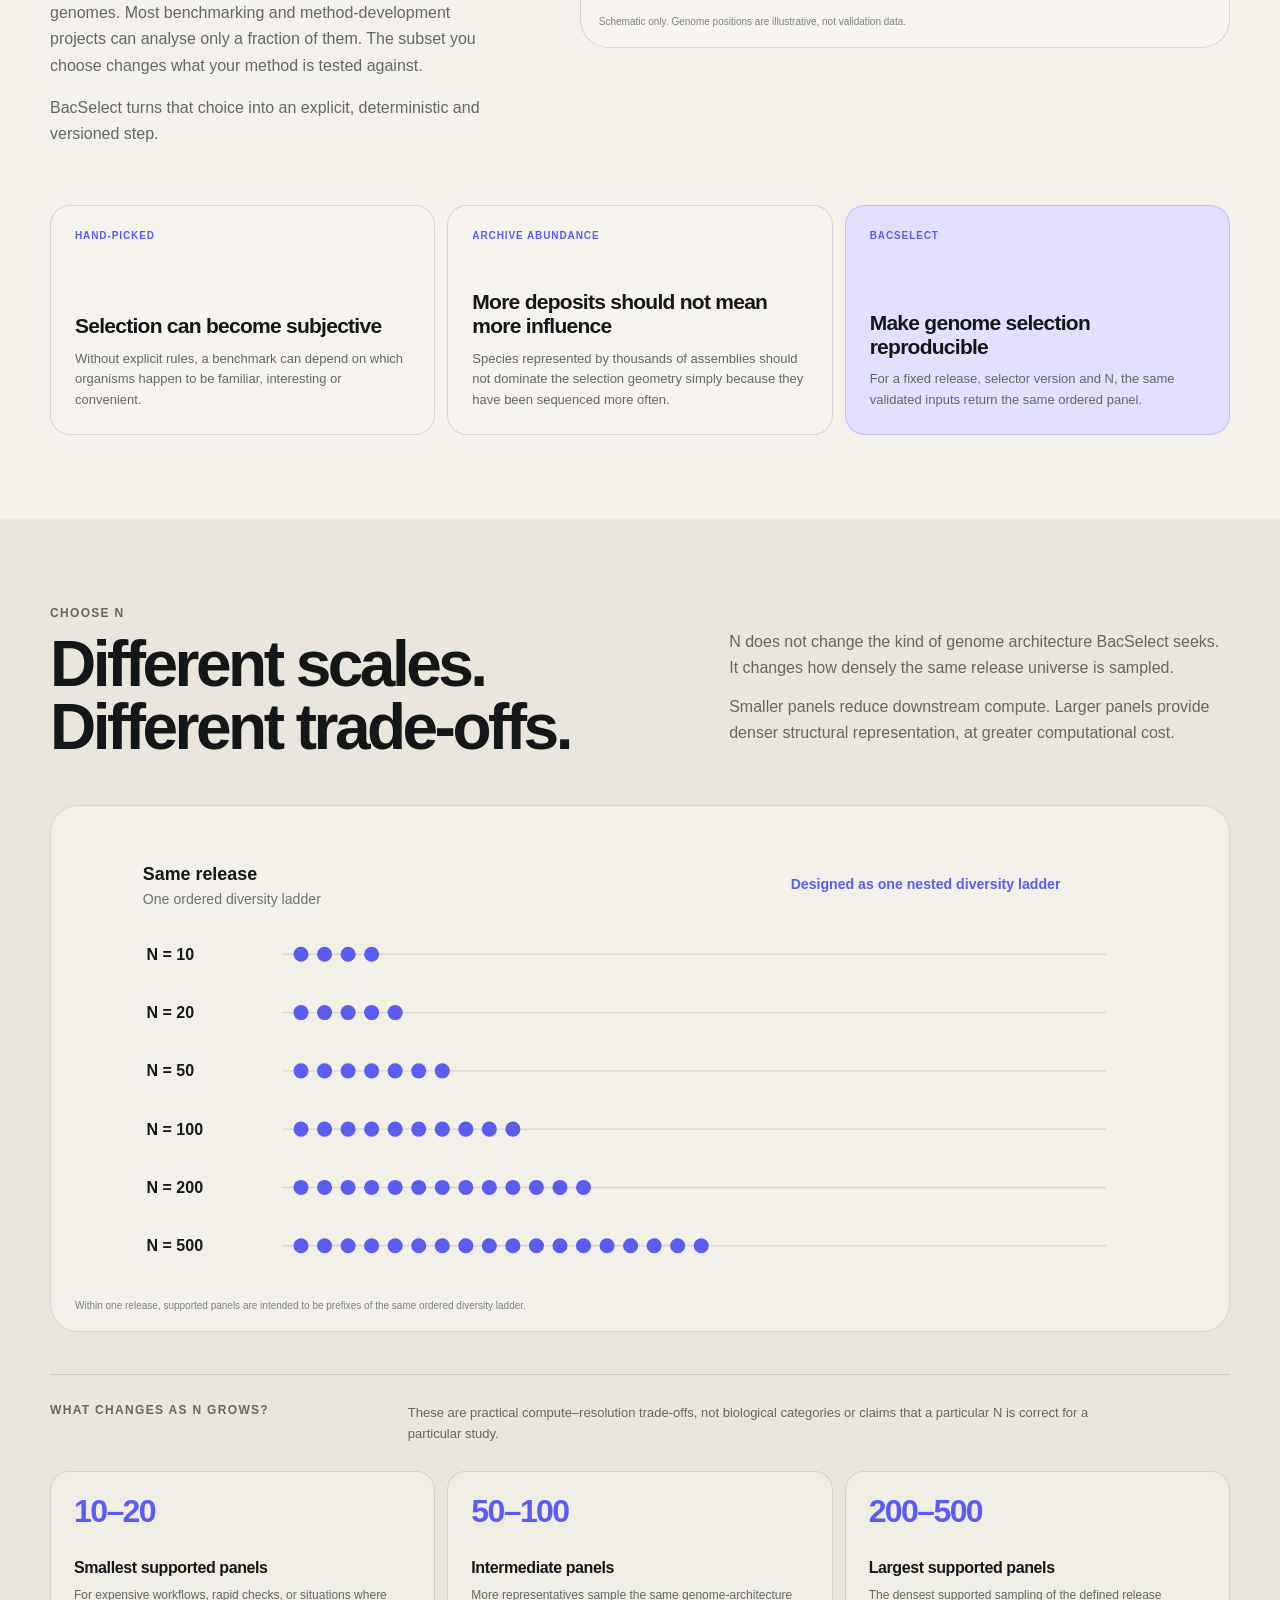
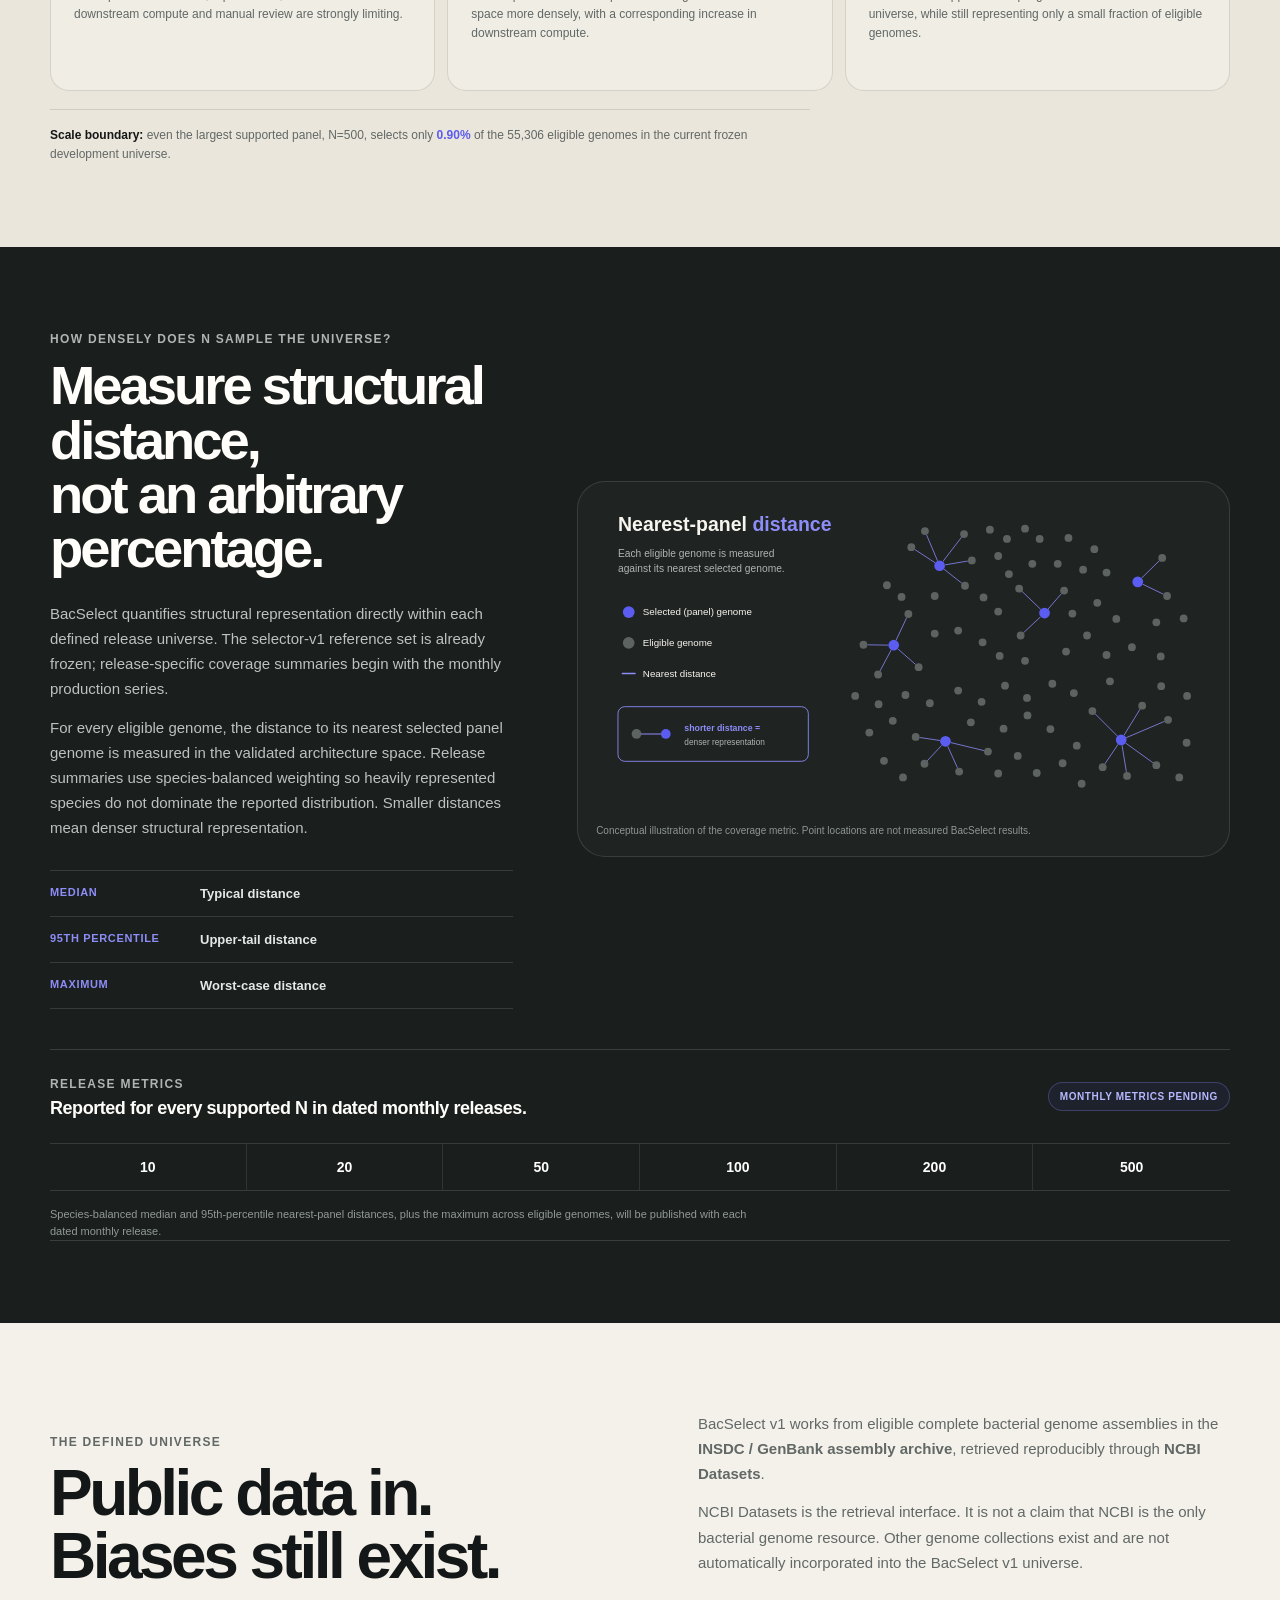
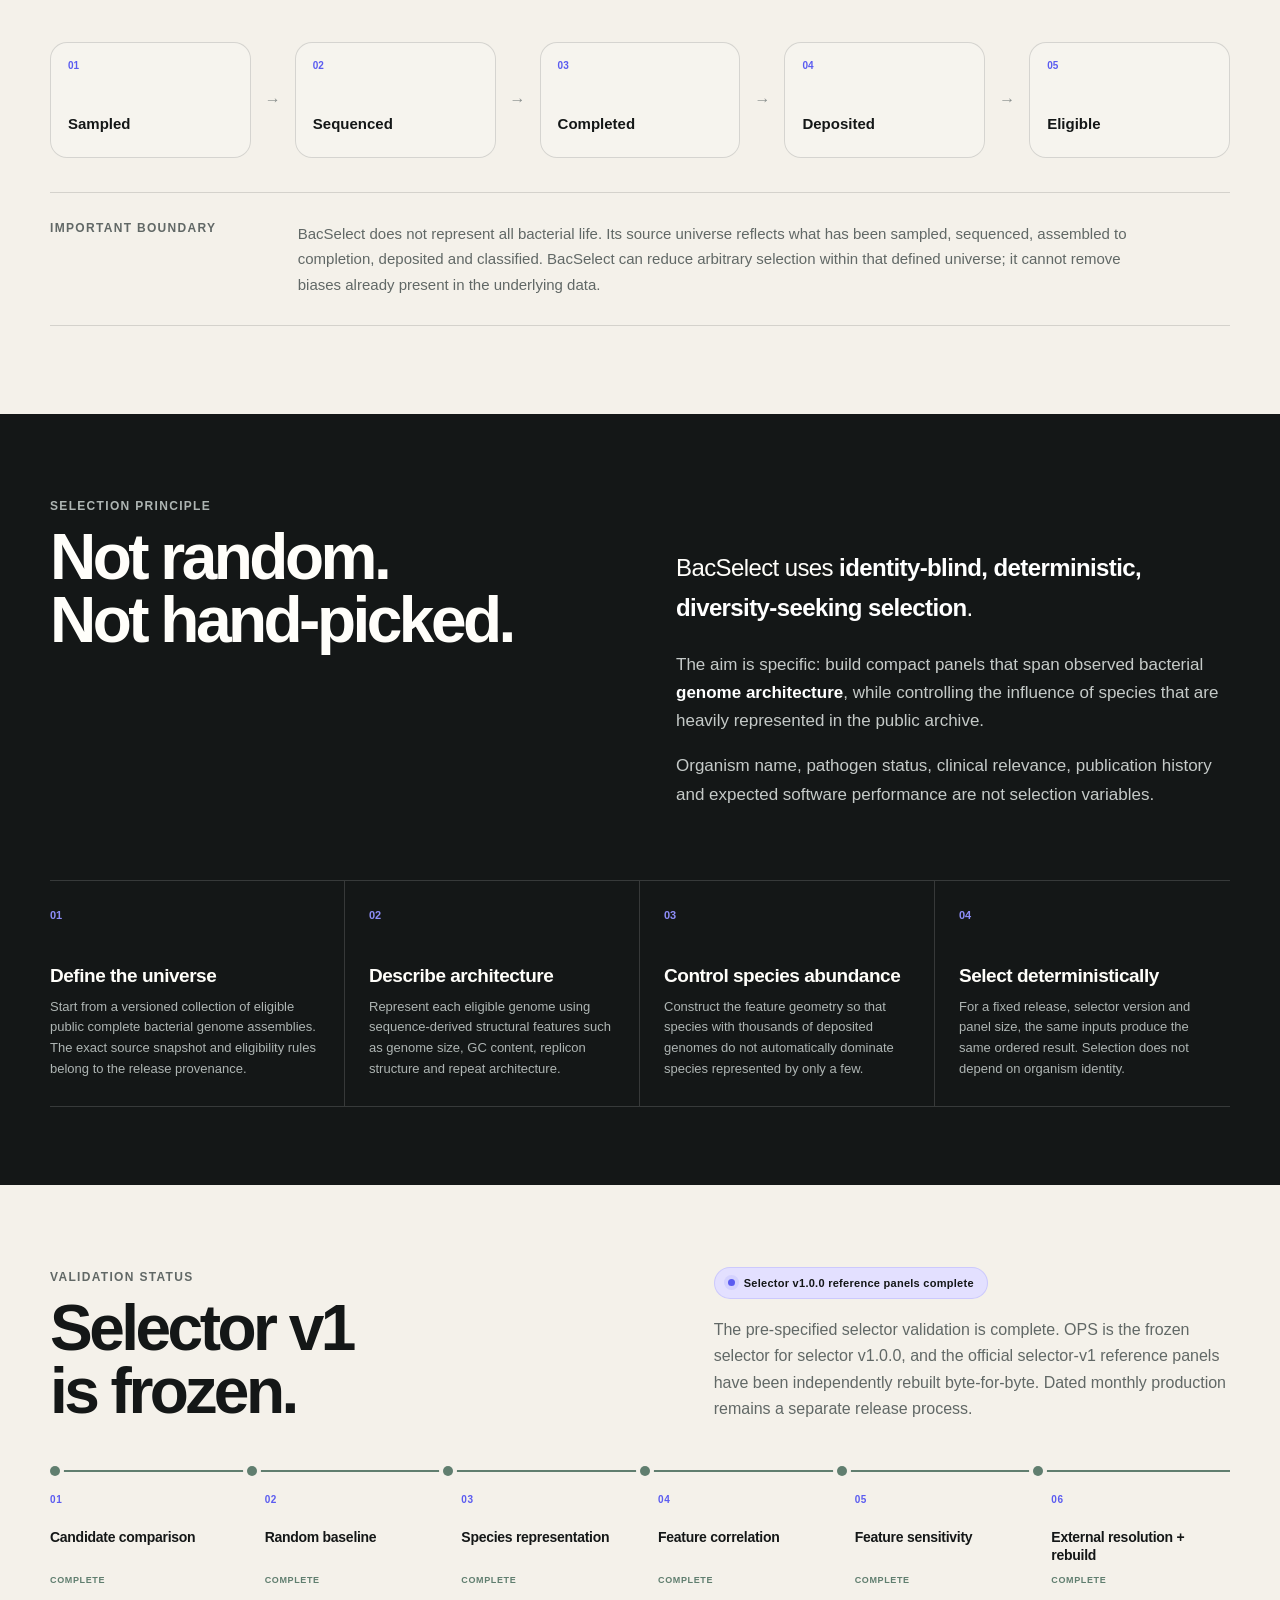
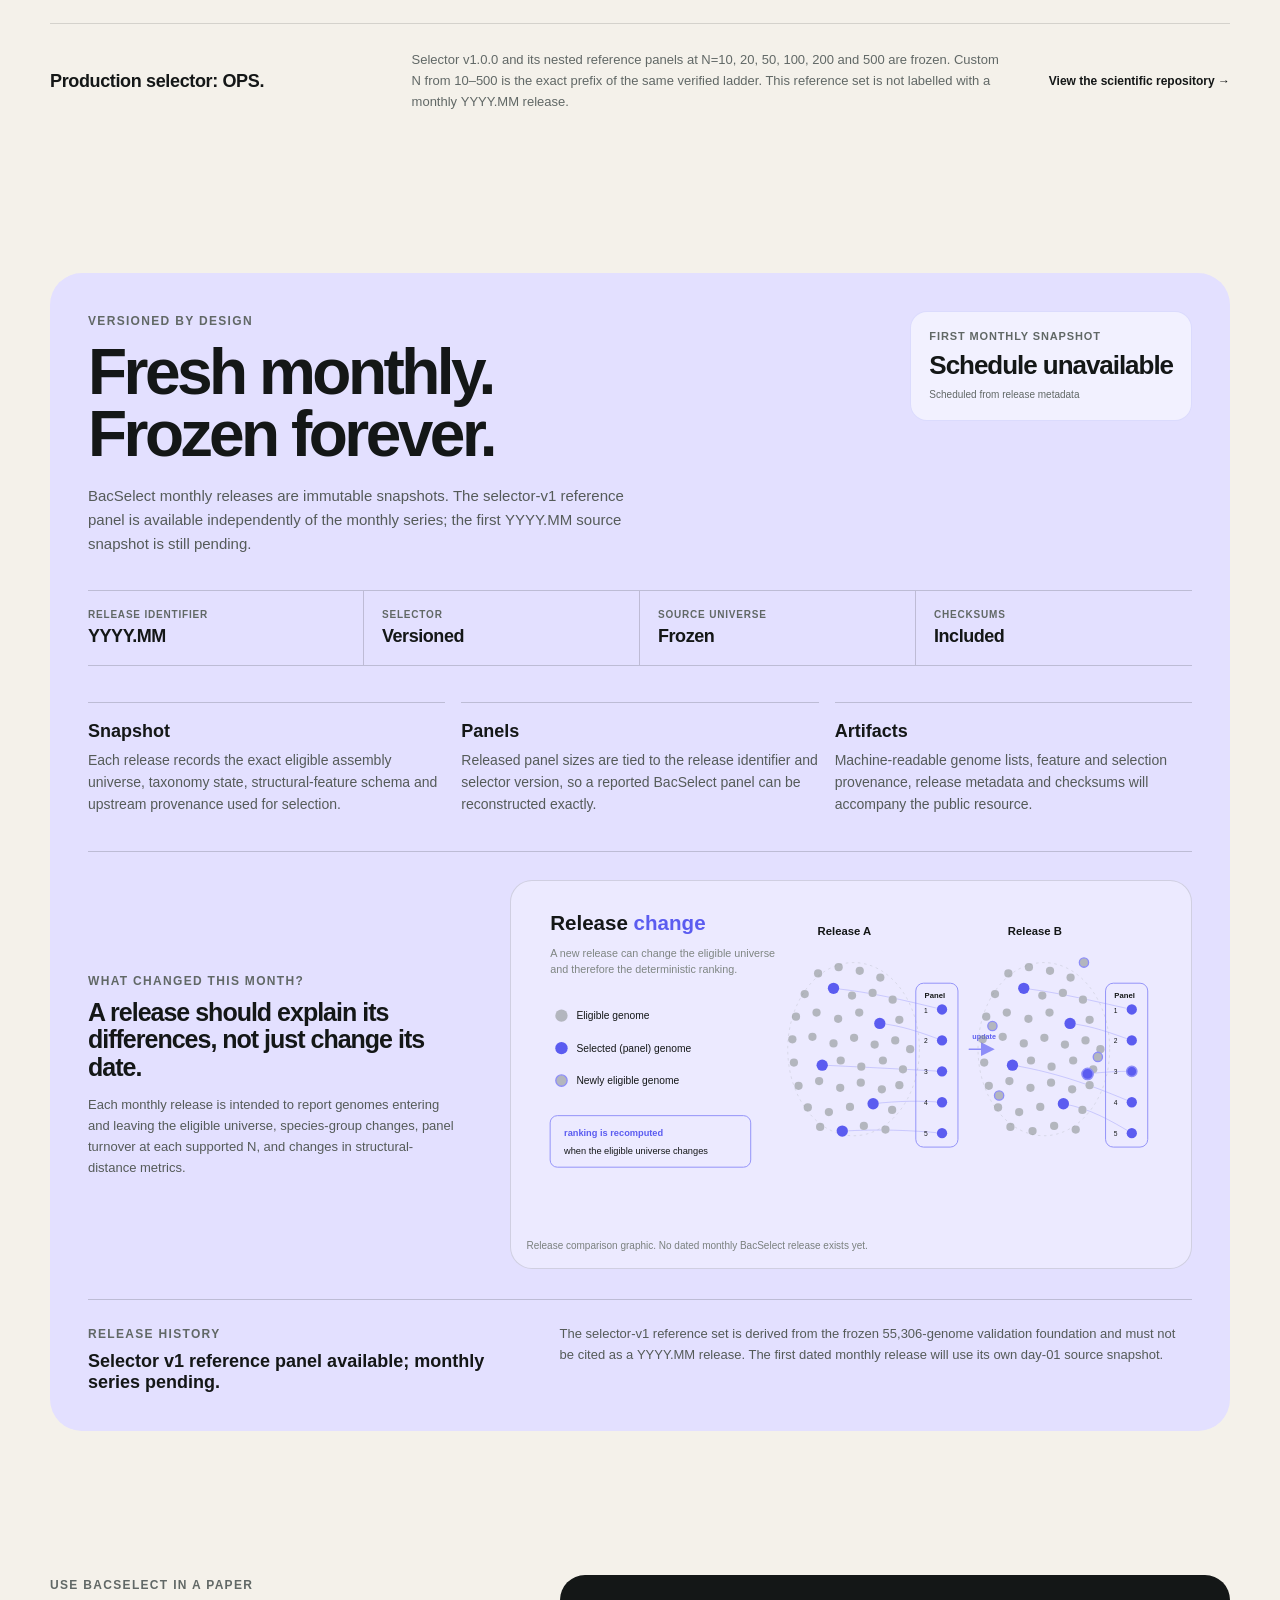
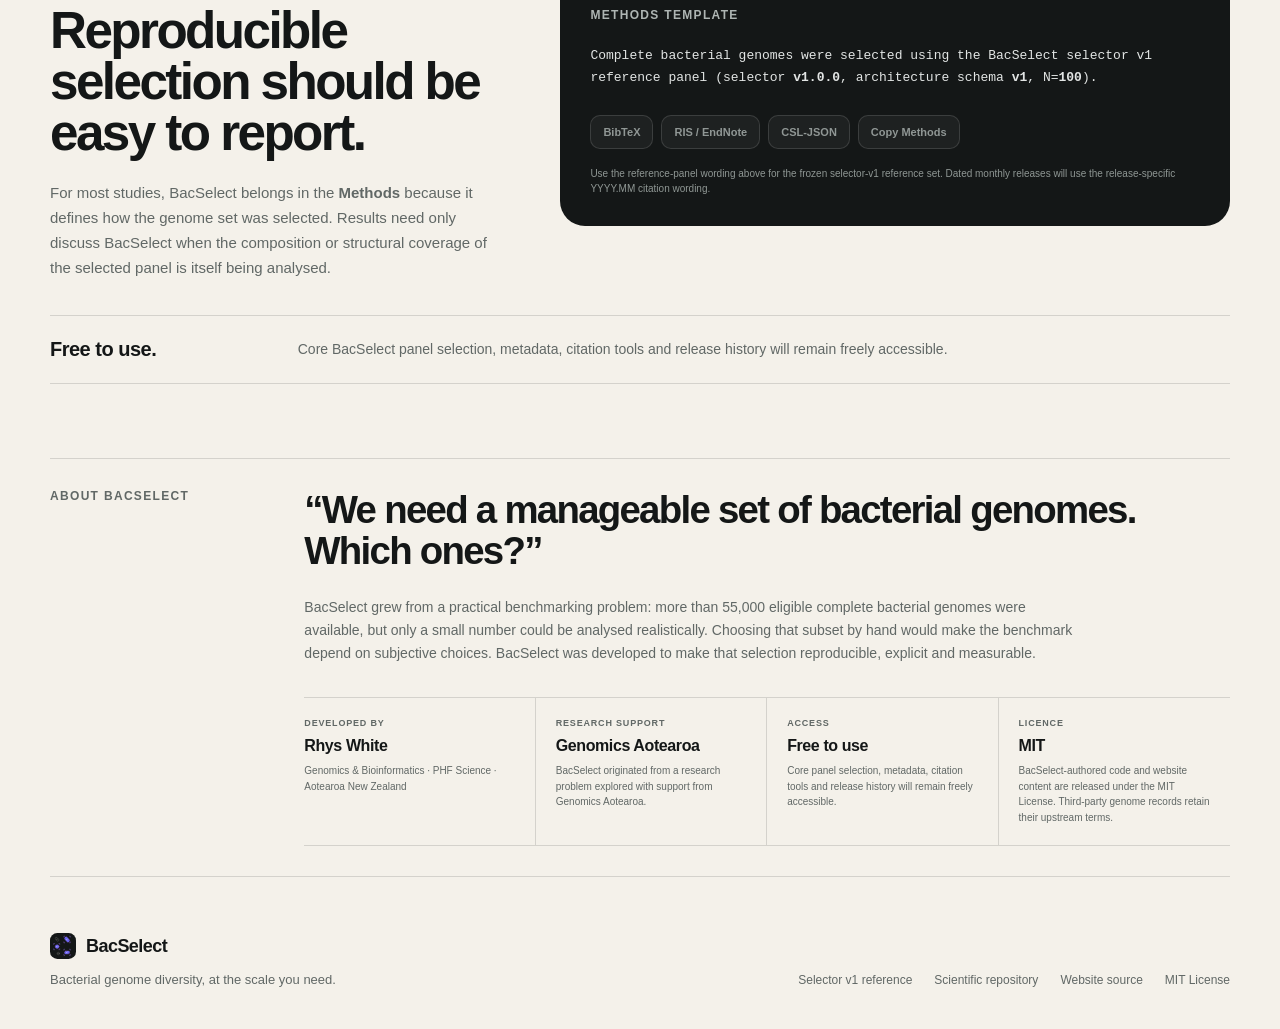
==== commit ace2f99a: "Add reference metadata downloads and release UX" ====
--- a/index.html
+++ b/index.html
@@ -177,10 +177,62 @@
           </div>
         </div>
 
+        <div class="result-usage" aria-live="polite">
+          <div>
+            <span>
+              Downloads for N=<strong id="resultDownloadN">100</strong>
+            </span>
+            <strong id="resultDownloadCount">—</strong>
+            <small id="resultDownloadBreakdown">
+              Download tracking is not yet connected.
+            </small>
+          </div>
+        </div>
+
         <div class="result-actions">
-          <a id="referenceDownload" class="result-download disabled" aria-disabled="true">Download accessions</a>
-          <a id="referenceProvenance" class="result-download disabled" aria-disabled="true">Provenance</a>
-          <a id="resultRepoLink" href="https://github.com/BacSelect/bacselect">View scientific repository <span aria-hidden="true">→</span></a>
+          <details class="download-menu">
+            <summary class="result-download">Download panel</summary>
+            <div class="download-menu-list">
+              <a
+                id="referenceMetadataXlsx"
+                class="download-option disabled"
+                aria-disabled="true"
+                data-download-format="xlsx"
+              >
+                <strong>Metadata</strong>
+                <span>Excel · .xlsx</span>
+              </a>
+              <a
+                id="referenceMetadataTsv"
+                class="download-option disabled"
+                aria-disabled="true"
+                data-download-format="tsv"
+              >
+                <strong>Metadata</strong>
+                <span>Tab-separated · .tsv</span>
+              </a>
+              <a
+                id="referenceDownload"
+                class="download-option disabled"
+                aria-disabled="true"
+                data-download-format="txt"
+              >
+                <strong>Accessions</strong>
+                <span>Plain text · .txt</span>
+              </a>
+            </div>
+          </details>
+
+          <a
+            id="referenceProvenance"
+            class="result-download disabled"
+            aria-disabled="true"
+          >Provenance</a>
+
+          <a
+            id="resultRepoLink"
+            href="https://github.com/BacSelect/bacselect"
+          >View scientific repository <span aria-hidden="true">→</span></a>
         </div>
 
         <p id="resultNote" class="result-note">The frozen selector-v1 reference artifacts are published with this site. Choose N and select Get reference panel to download the exact prefix of the verified OPS ladder.</p>
@@ -517,9 +569,12 @@
             <h2>Fresh monthly.<br>Frozen forever.</h2>
             <p class="release-intro">BacSelect monthly releases are immutable snapshots. The selector-v1 reference panel is available independently of the monthly series; the first <code>YYYY.MM</code> source snapshot is still pending.</p>
           </div>
-          <div class="release-badge">
-            <span>First monthly release</span>
-            <strong>Pending</strong>
+          <div class="release-badge release-countdown">
+            <span id="releaseCountdownLabel">First monthly snapshot</span>
+            <strong id="releaseCountdown">Calculating…</strong>
+            <small id="releaseCountdownDate">
+              Scheduled from release metadata
+            </small>
           </div>
         </div>
 
@@ -666,7 +721,9 @@
     </div>
   </footer>
 
-  <script src="assets/app.js"></script>
+  <script src="assets/panel-downloads.js?v=20260901-downloads2"></script>
+  <script src="assets/app.js?v=20260901-downloads2"></script>
   <script src="assets/atlas.js"></script>
+  <script src="assets/release-metrics.js?v=20260901-downloads2"></script>
 </body>
 </html>
--- a/assets/styles.css
+++ b/assets/styles.css
@@ -1194,3 +1194,181 @@
   font: inherit;
   font-variant-numeric: tabular-nums;
 }
+
+/* ==========================================================
+   BacSelect release countdown + download metrics
+   ========================================================== */
+
+.release-countdown {
+  min-width: 230px;
+}
+
+.release-countdown strong {
+  font-variant-numeric: tabular-nums;
+  white-space: nowrap;
+}
+
+.release-countdown small {
+  display: block;
+  margin-top: 7px;
+  color: var(--muted);
+  font-size: 10px;
+  line-height: 1.45;
+}
+
+.result-usage {
+  display: grid;
+  grid-template-columns: 1fr;
+  margin-top: 14px;
+}
+
+.result-usage > div {
+  display: grid;
+  grid-template-columns: 1fr auto;
+  gap: 4px 20px;
+  align-items: baseline;
+  padding: 15px 17px;
+  border: 1px solid rgba(20,23,23,.10);
+  border-radius: 14px;
+  background: rgba(255,255,255,.28);
+}
+
+.result-usage span {
+  color: var(--muted);
+  font-size: 11px;
+  font-weight: 720;
+}
+
+.result-usage span strong {
+  color: var(--ink);
+}
+
+.result-usage > div > strong {
+  font-size: 23px;
+  line-height: 1;
+  letter-spacing: -.04em;
+  font-variant-numeric: tabular-nums;
+}
+
+.result-usage small {
+  grid-column: 1 / -1;
+  color: #7b817f;
+  font-size: 10px;
+  line-height: 1.45;
+}
+
+.download-menu {
+  position: relative;
+}
+
+.download-menu > summary {
+  list-style: none;
+  cursor: pointer;
+}
+
+.download-menu > summary::-webkit-details-marker {
+  display: none;
+}
+
+.download-menu > summary::after {
+  content: "↓";
+  margin-left: 9px;
+  font-size: 11px;
+}
+
+.download-menu[open] > summary {
+  border-color: rgba(91,92,240,.42);
+  color: var(--accent);
+}
+
+.download-menu-list {
+  position: absolute;
+  z-index: 40;
+  top: calc(100% + 8px);
+  left: 0;
+  width: 245px;
+  padding: 7px;
+  border: 1px solid rgba(20,23,23,.13);
+  border-radius: 14px;
+  background: #f8f6f1;
+  box-shadow: 0 18px 50px rgba(20,23,23,.12);
+}
+
+.download-option {
+  display: block;
+  margin: 0 !important;
+  padding: 10px 11px;
+  border-radius: 9px;
+  color: var(--ink);
+  text-decoration: none;
+  cursor: pointer;
+}
+
+.download-option:hover {
+  background: rgba(91,92,240,.07);
+  color: var(--accent);
+}
+
+.download-option strong,
+.download-option span {
+  display: block;
+}
+
+.download-option strong {
+  font-size: 12px;
+  line-height: 1.3;
+}
+
+.download-option span {
+  margin-top: 2px;
+  color: var(--muted);
+  font-size: 10px;
+  line-height: 1.35;
+}
+
+.download-option.disabled {
+  pointer-events: none;
+  cursor: default;
+  opacity: .43;
+}
+
+.result-actions #referenceProvenance {
+  margin-left: 0;
+}
+
+.result-actions > #resultRepoLink {
+  margin-left: auto;
+}
+
+@media (max-width: 520px) {
+  .release-countdown {
+    min-width: 0;
+  }
+
+  .download-menu {
+    width: 100%;
+  }
+
+  .download-menu > summary {
+    width: 100%;
+  }
+
+  .download-menu-list {
+    position: static;
+    width: 100%;
+    margin-top: 7px;
+    box-shadow: none;
+  }
+
+  .result-usage > div {
+    grid-template-columns: 1fr;
+  }
+
+  .result-usage small {
+    grid-column: 1;
+  }
+
+  .result-actions > #resultRepoLink {
+    margin-left: 0;
+  }
+}
